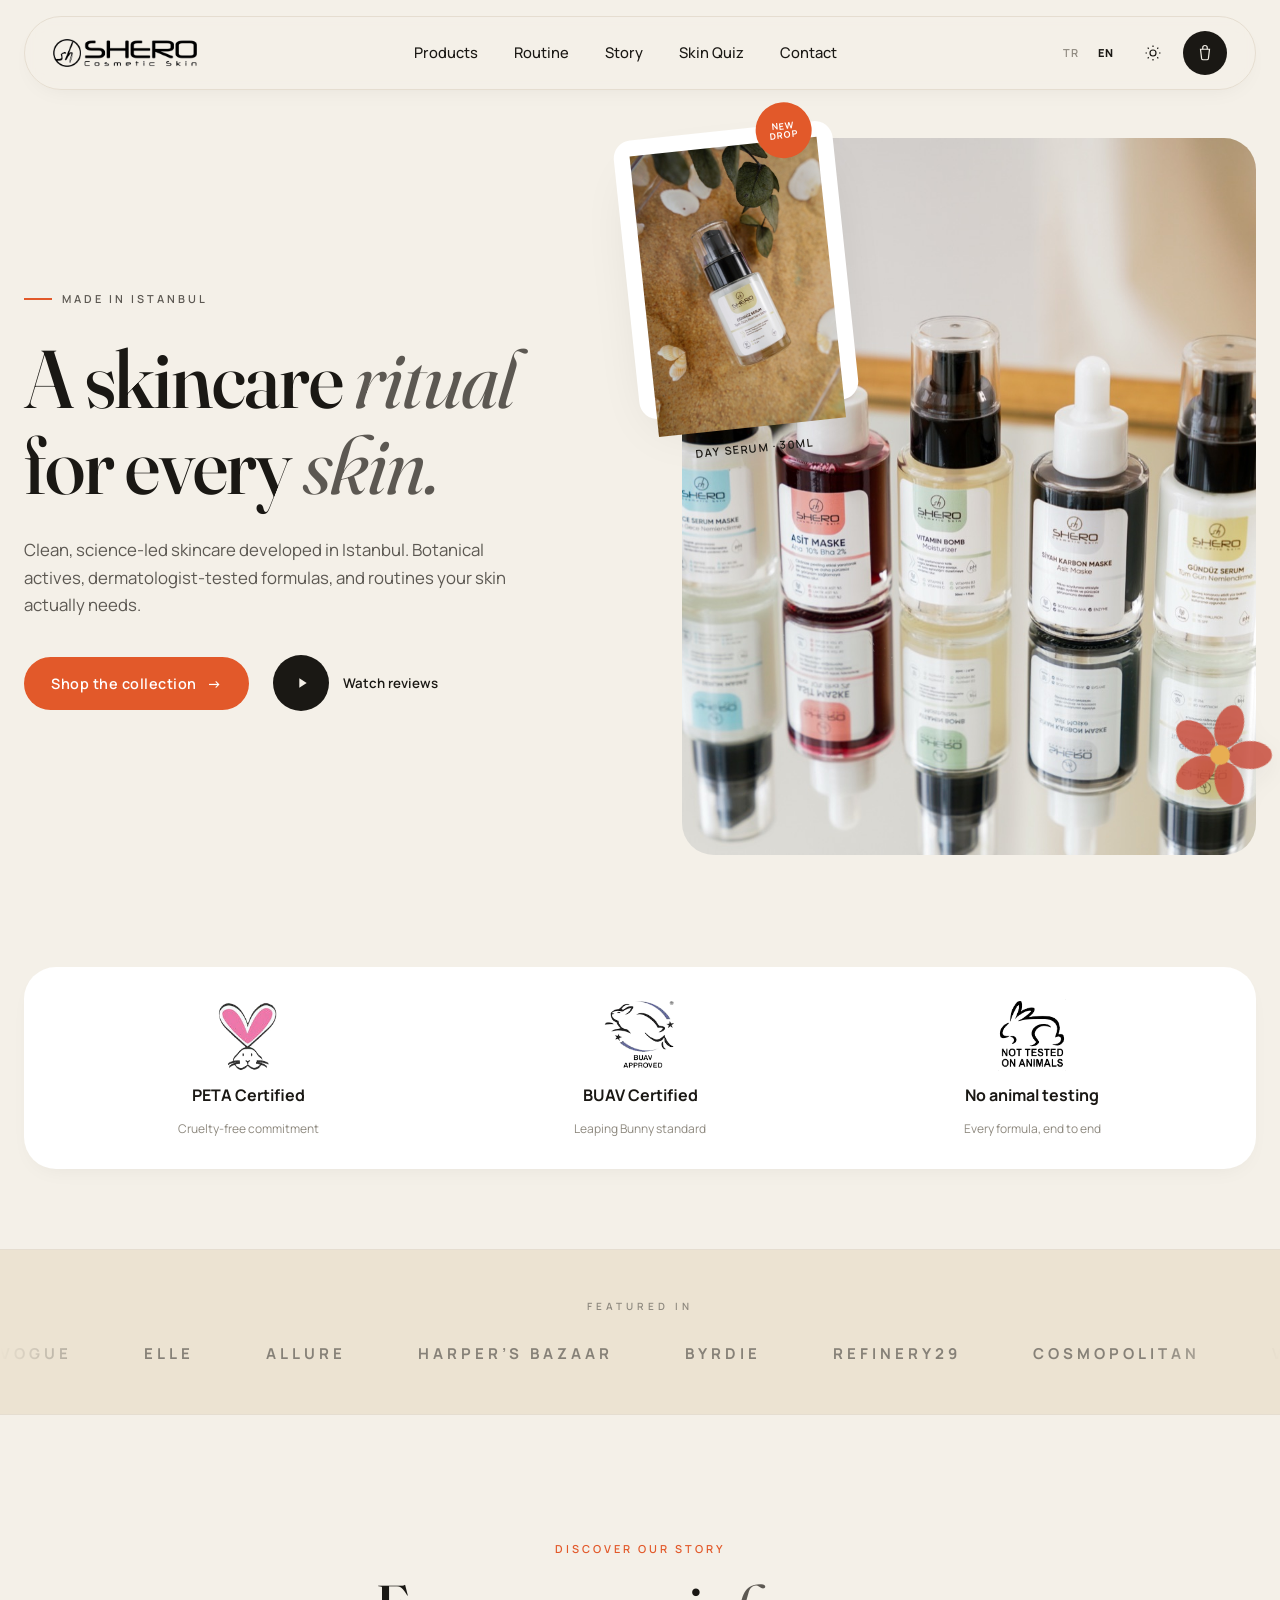
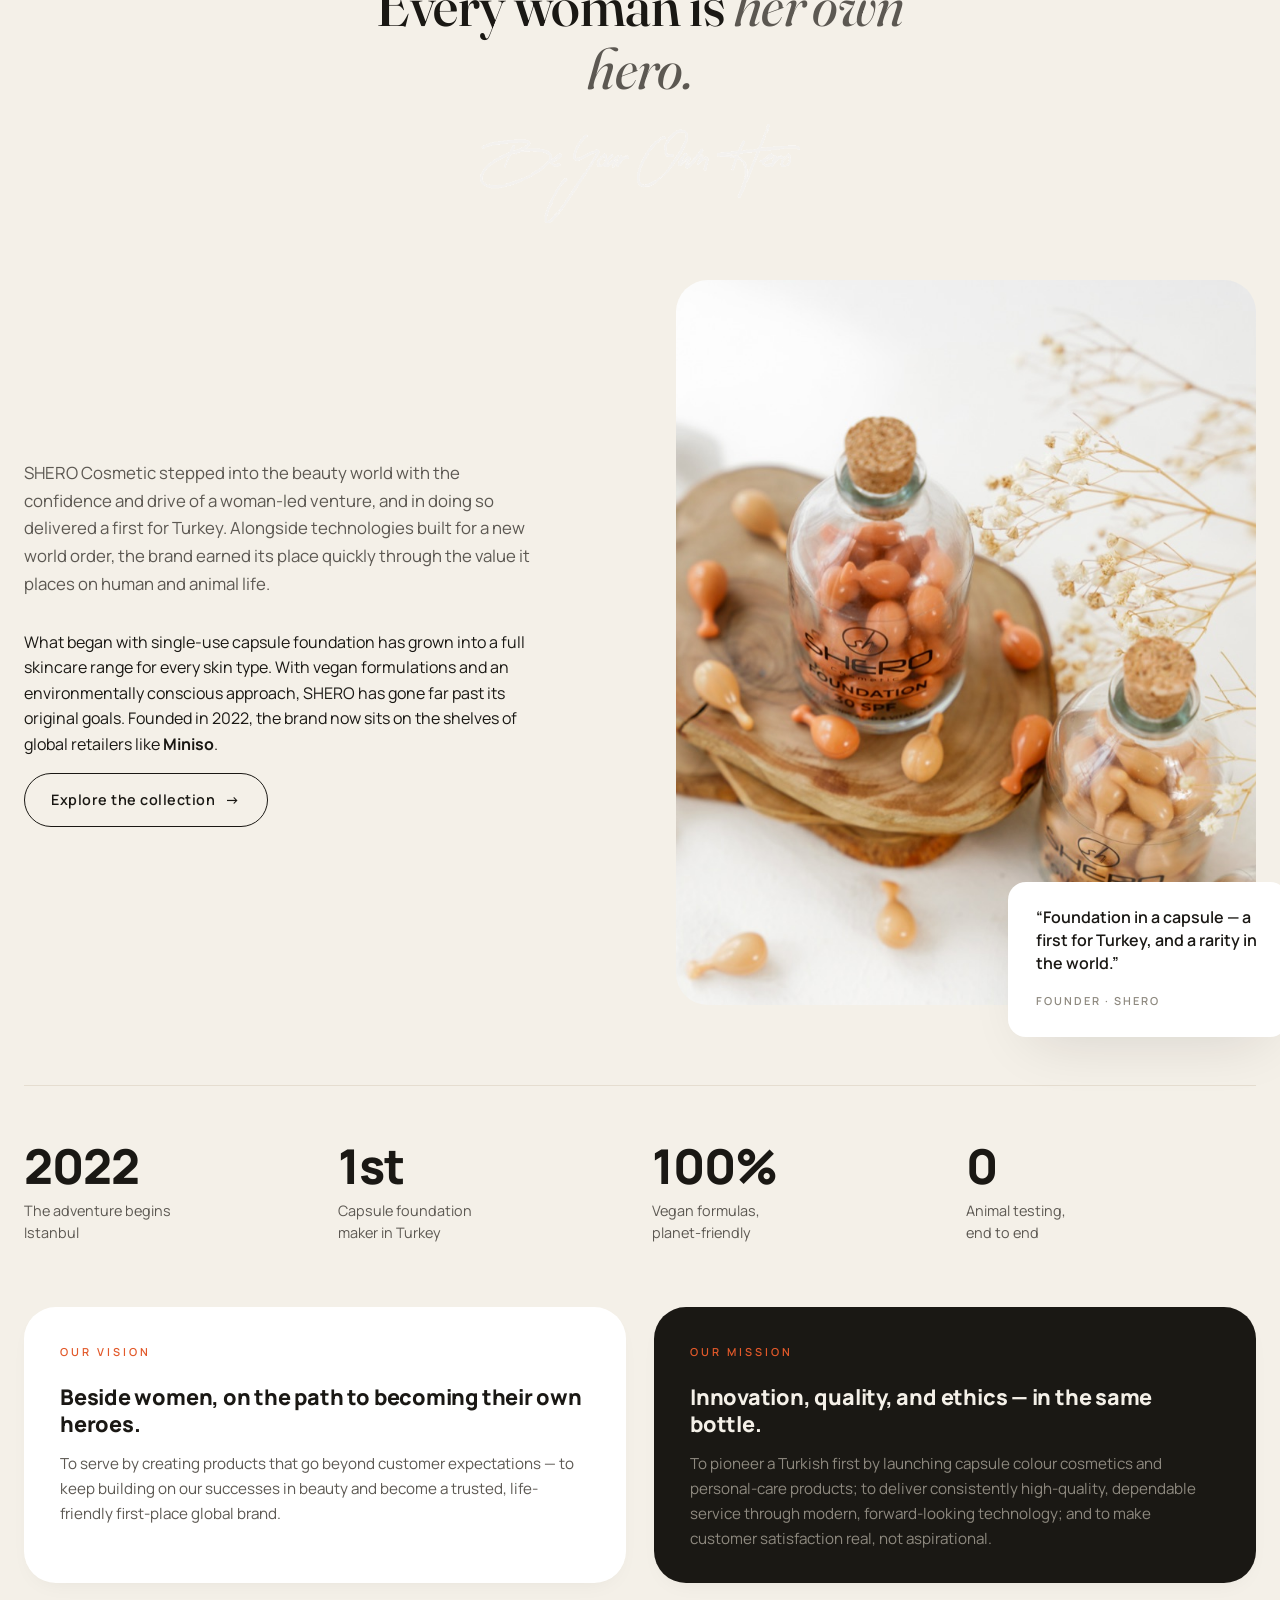
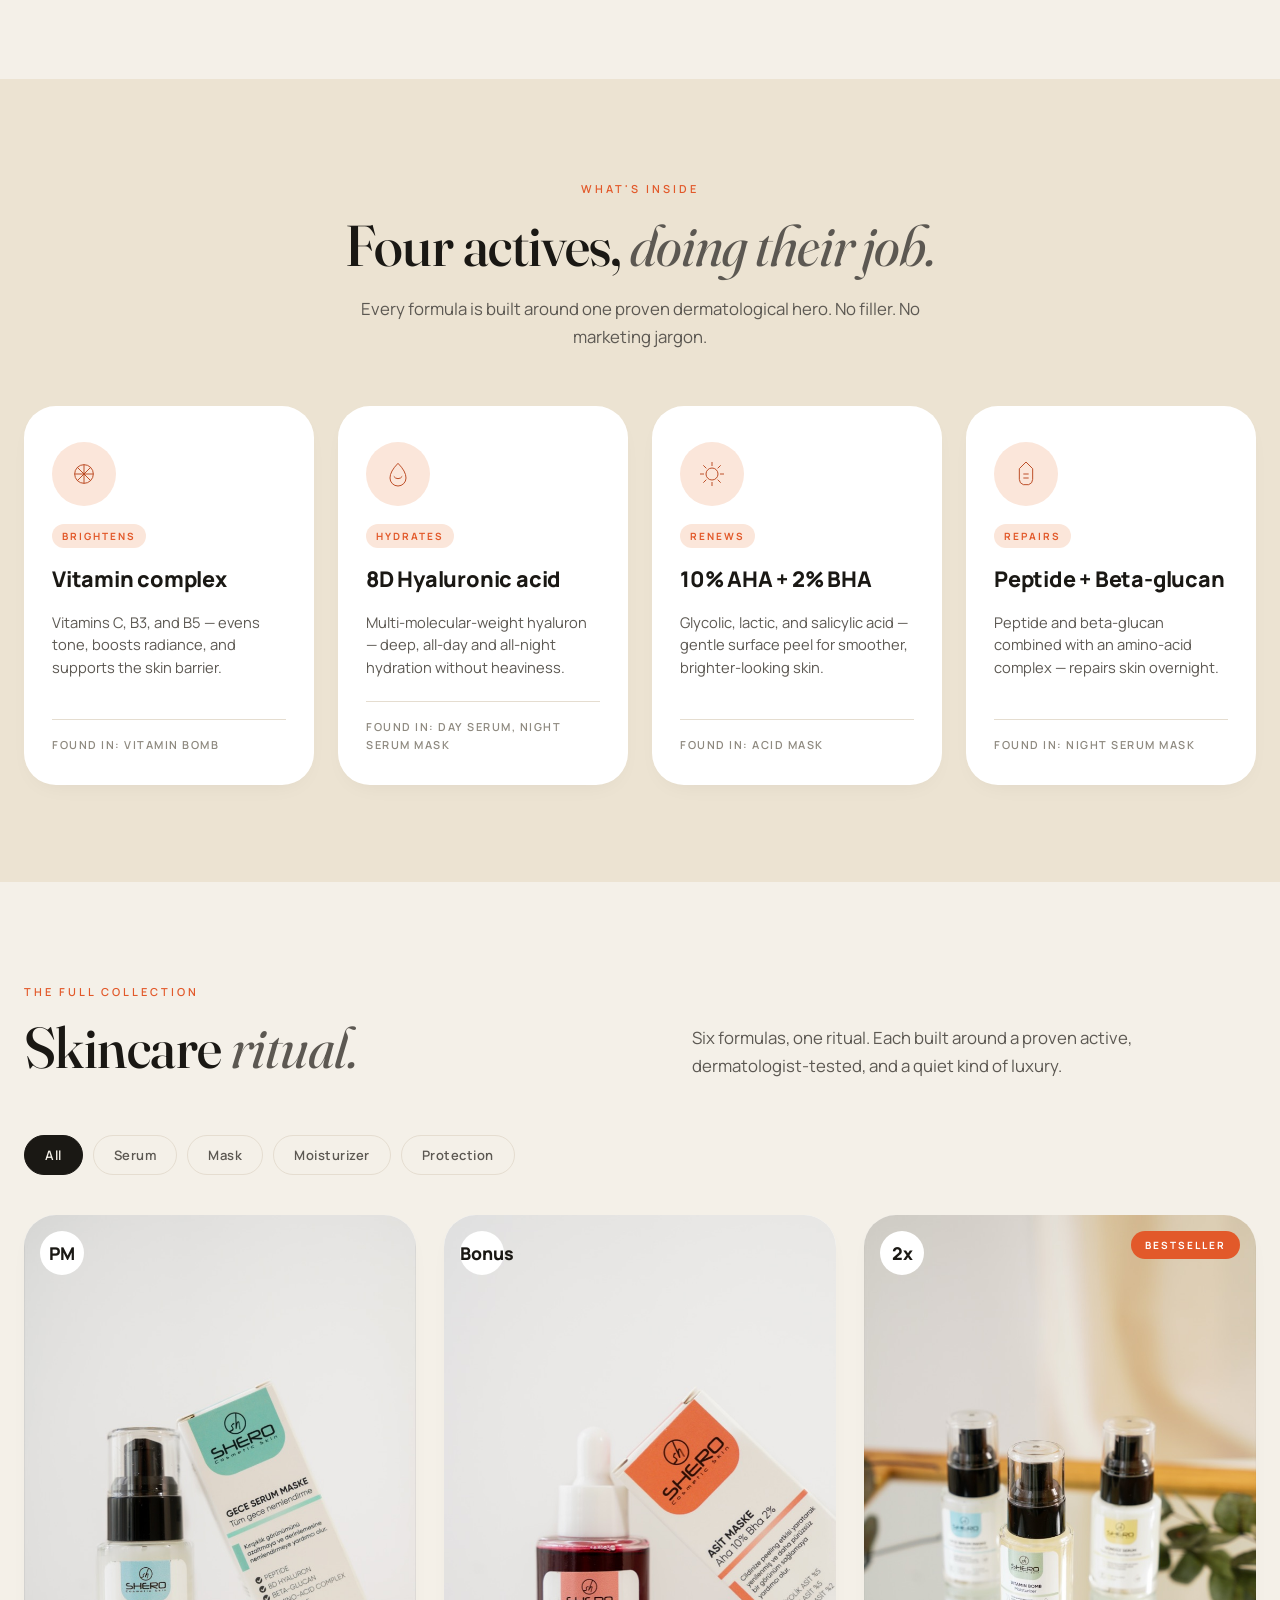
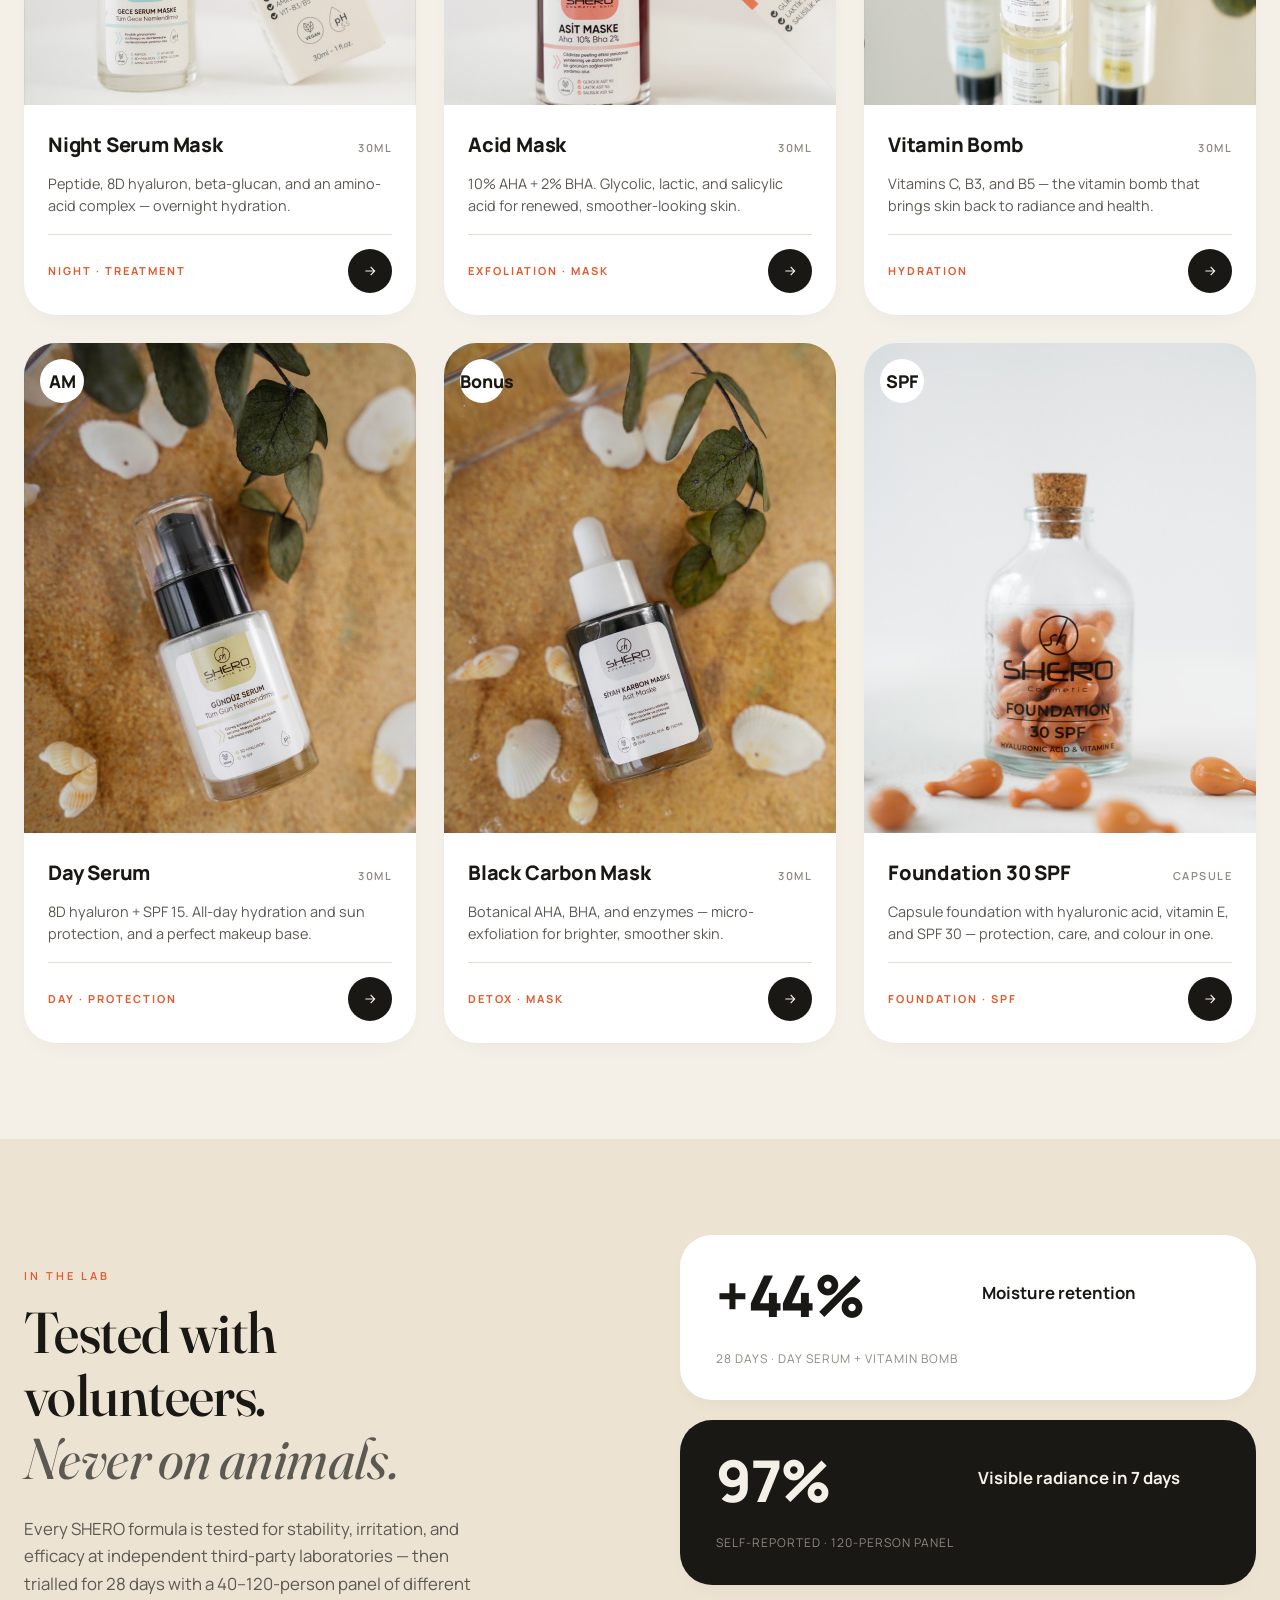
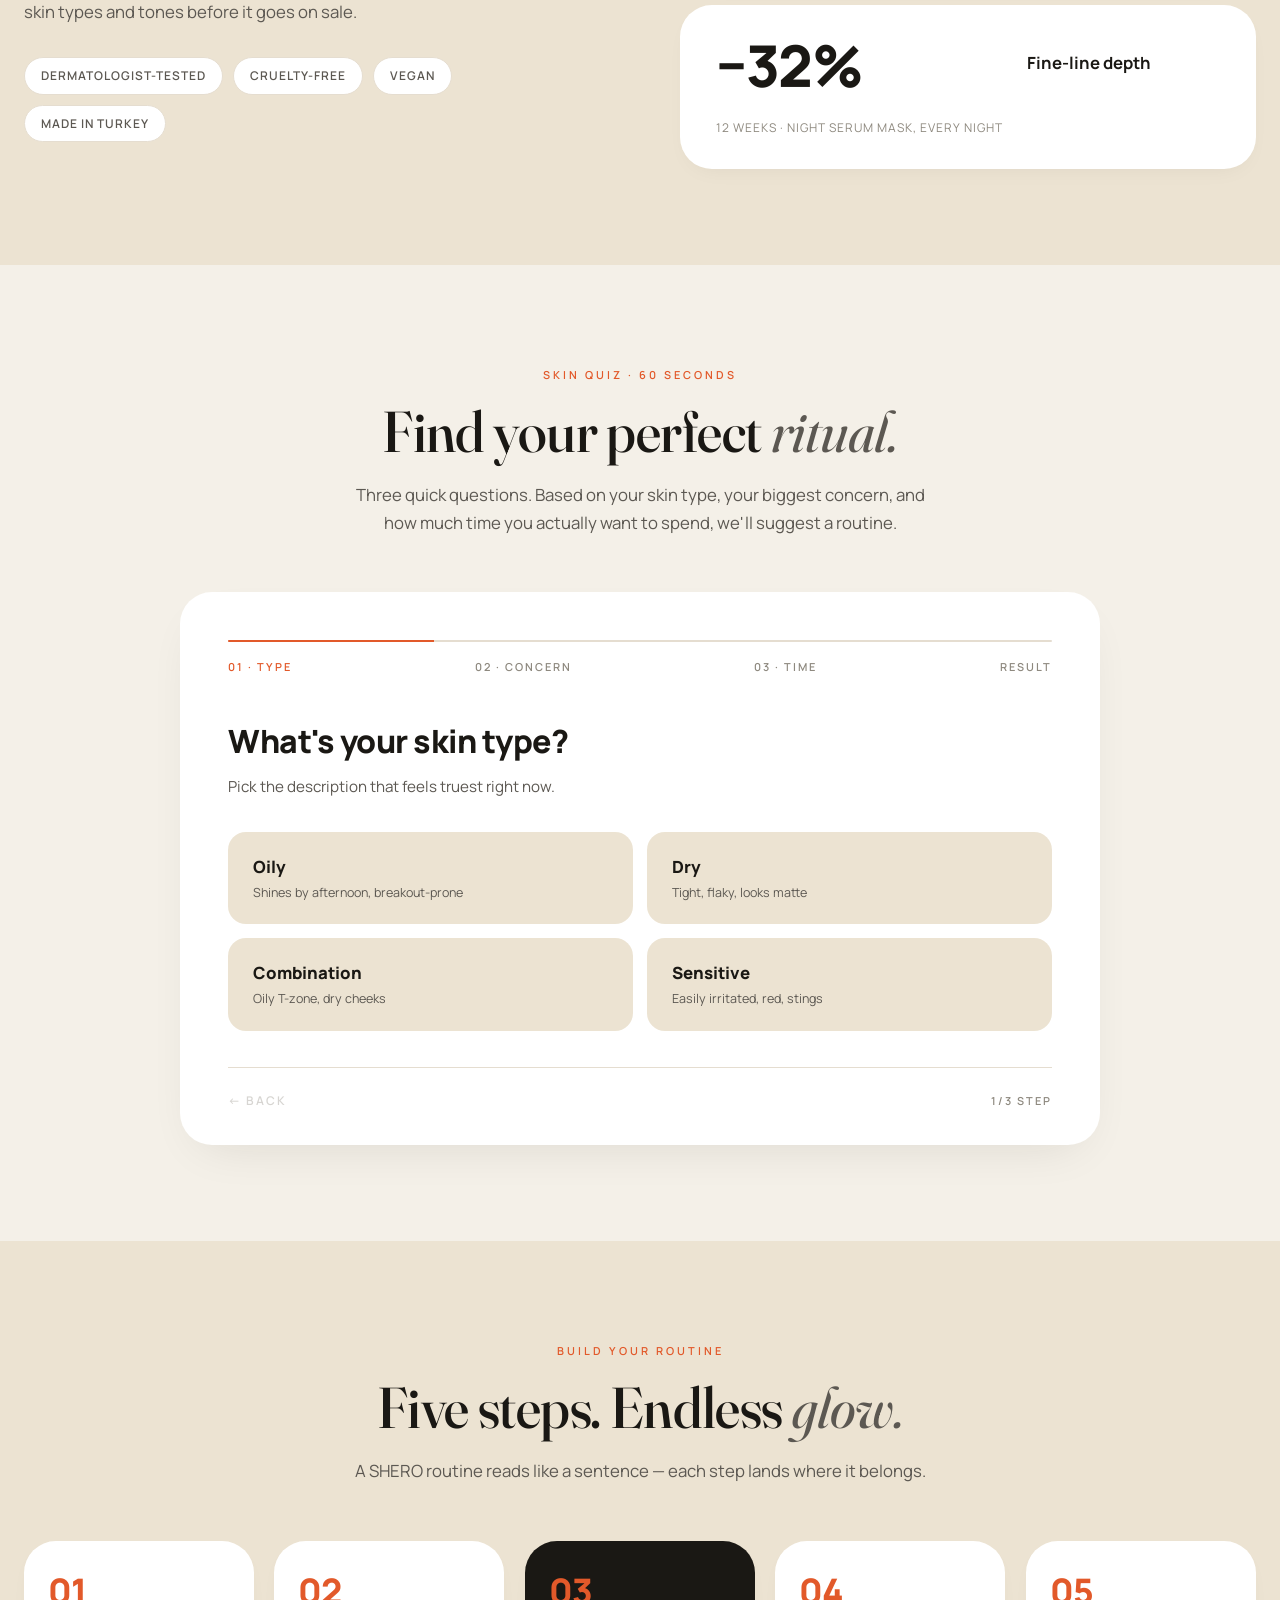
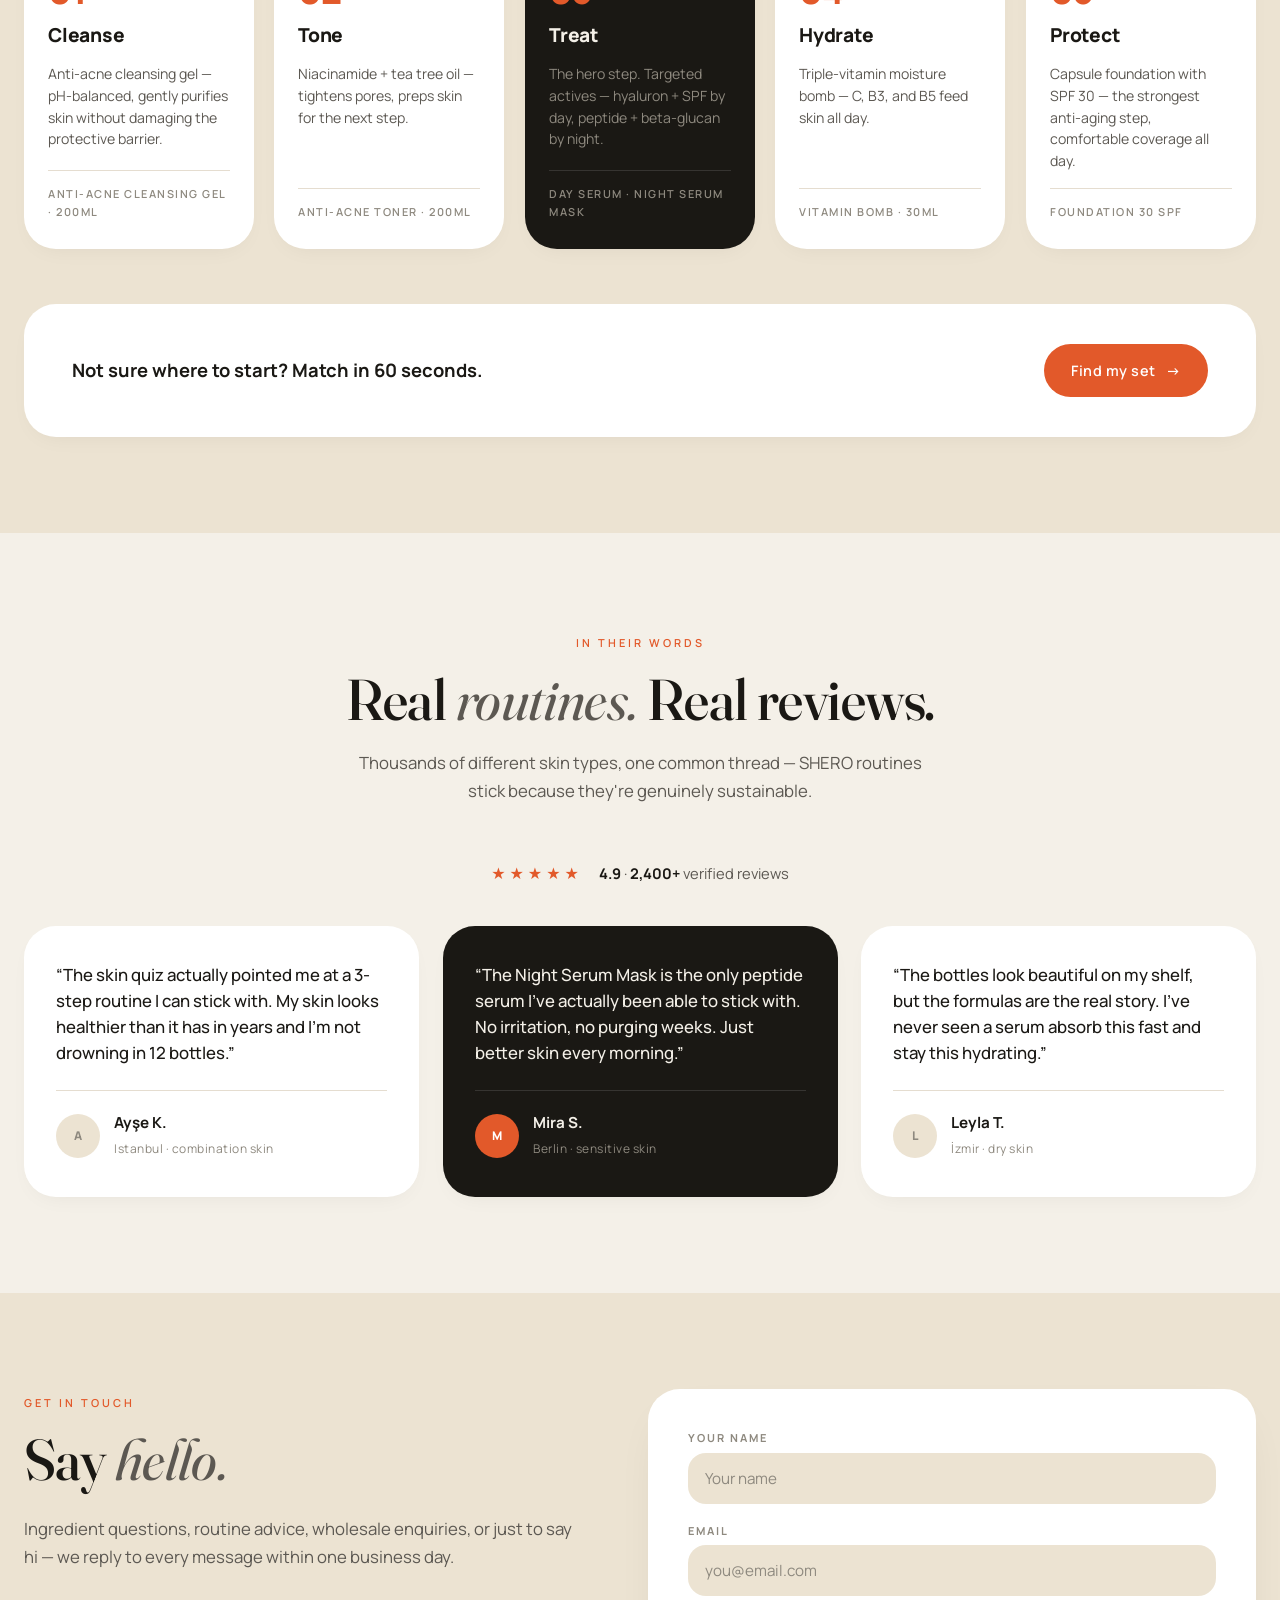
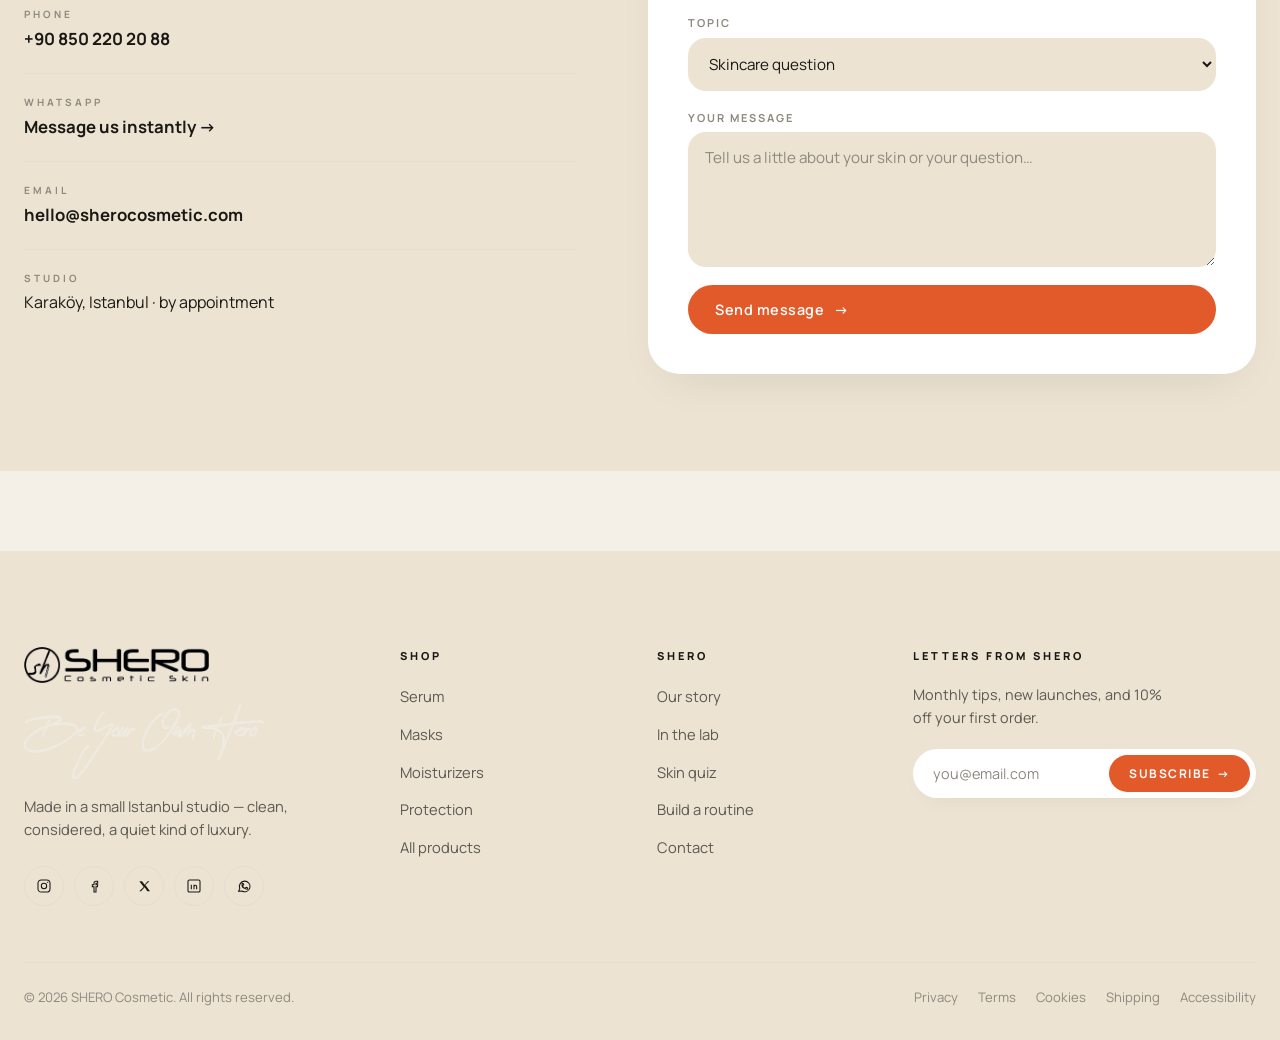
==== en/index.html @ 1fa0b6f6 "Bilingual TR/EN: ship EN landing at /en/ (ADR-0014) Site is now bilingual. TR stays at / as the defa" ====
<!DOCTYPE html>
<html lang="en">
<head>
<meta charset="UTF-8" />
<meta name="viewport" content="width=device-width, initial-scale=1.0" />
<meta name="theme-color" content="#F4F0E8" />
<title>SHERO Cosmetic — A skincare ritual for every skin</title>
<meta name="description" content="SHERO Cosmetic — clean, science-led skincare developed in Istanbul. Botanical actives, dermatologist-tested formulas." />

<!-- Indexing — staging deploy is noindex. Flip to "index, follow, max-image-preview:large"
     when DNS for sherocosmetic.com points at a real deploy. -->
<meta name="robots" content="noindex, nofollow" />
<link rel="canonical" href="https://sherocosmetic.com/en/" />

<!-- Language alternates (ADR-0014) -->
<link rel="alternate" hreflang="tr"        href="https://sherocosmetic.com/" />
<link rel="alternate" hreflang="en"        href="https://sherocosmetic.com/en/" />
<link rel="alternate" hreflang="x-default" href="https://sherocosmetic.com/" />

<!-- Open Graph -->
<meta property="og:type" content="website" />
<meta property="og:site_name" content="SHERO Cosmetic" />
<meta property="og:title" content="SHERO Cosmetic — A skincare ritual for every skin" />
<meta property="og:description" content="Clean, science-led skincare developed in Istanbul. Botanical actives, dermatologist-tested formulas." />
<meta property="og:url" content="https://sherocosmetic.com/en/" />
<meta property="og:image" content="https://sherocosmetic.com/1200x630.png" />
<meta property="og:image:width" content="1200" />
<meta property="og:image:height" content="630" />
<meta property="og:image:alt" content="SHERO Cosmetic — Skincare collection" />
<meta property="og:locale" content="en_US" />
<meta property="og:locale:alternate" content="tr_TR" />

<!-- Twitter -->
<meta name="twitter:card" content="summary_large_image" />
<meta name="twitter:title" content="SHERO Cosmetic — A skincare ritual for every skin" />
<meta name="twitter:description" content="Clean, science-led skincare developed in Istanbul. Botanical actives, dermatologist-tested formulas." />
<meta name="twitter:image" content="https://sherocosmetic.com/1200x630.png" />
<meta name="twitter:image:alt" content="SHERO Cosmetic — Skincare collection" />

<!-- Structured data -->
<script type="application/ld+json">
{
  "@context": "https://schema.org",
  "@graph": [
    {
      "@type": "Organization",
      "@id": "https://sherocosmetic.com/#organization",
      "name": "SHERO COSMETIC",
      "url": "https://sherocosmetic.com/",
      "logo": "https://sherocosmetic.com/1200x630.png",
      "image": "https://sherocosmetic.com/1200x630.png",
      "description": "Clean, science-led skincare developed in Istanbul. Botanical actives, dermatologist-tested formulas.",
      "email": "hello@sherocosmetic.com",
      "telephone": "+90-850-220-2088",
      "address": {
        "@type": "PostalAddress",
        "streetAddress": "Karaköy",
        "addressLocality": "Istanbul",
        "addressCountry": "TR"
      },
      "sameAs": [
        "https://www.facebook.com/sherocosmetic",
        "https://twitter.com/sherocosmetic",
        "https://www.linkedin.com/company/sherocosmetic/",
        "https://www.instagram.com/sherocosmetic/"
      ]
    },
    {
      "@type": "WebSite",
      "@id": "https://sherocosmetic.com/en/#website",
      "url": "https://sherocosmetic.com/en/",
      "name": "SHERO Cosmetic",
      "description": "Clean, science-led skincare developed in Istanbul.",
      "publisher": { "@id": "https://sherocosmetic.com/#organization" },
      "inLanguage": "en"
    }
  ]
}
</script>

<!-- Apply persisted theme BEFORE the stylesheet so there's no flash. -->
<script>
(function () {
  try {
    var t = localStorage.getItem('shero-theme');
    if (t === 'dark' || t === 'light') {
      document.documentElement.setAttribute('data-theme', t);
    }
  } catch (e) {}
})();
</script>

<link rel="preconnect" href="https://fonts.googleapis.com" />
<link rel="preconnect" href="https://fonts.gstatic.com" crossorigin />
<link rel="preconnect" href="https://cdn.jsdelivr.net" crossorigin />
<link href="https://fonts.googleapis.com/css2?family=Fraunces:ital,opsz,wght@0,9..144,400..600;1,9..144,400..500&family=Manrope:wght@400;500;600;700;800&display=swap" rel="stylesheet" />
<link rel="stylesheet" href="../styles.css" />
</head>
<body>

<!-- Screen-reader announcer -->
<div class="sr-only" aria-live="polite" aria-atomic="true" id="a11y-announcer"></div>

<!-- ============ HEADER ============ -->
<header class="site-header" id="siteHeader">
  <div class="site-header__inner">
    <a href="./" class="logo" aria-label="SHERO Cosmetic — Home">
      <img src="../shero-black.png" alt="SHERO" class="logo__img" width="800" height="156" />
    </a>

    <nav class="nav" aria-label="Main menu">
      <a href="#products">Products</a>
      <a href="#routine">Routine</a>
      <a href="#about">Story</a>
      <a href="#quiz">Skin Quiz</a>
      <a href="#contact">Contact</a>
    </nav>

    <div class="header__actions">
      <div class="lang-switch" role="group" aria-label="Language">
        <a href="../" class="lang-switch__opt" hreflang="tr">TR</a>
        <a href="./" class="lang-switch__opt is-active" hreflang="en" aria-current="true">EN</a>
      </div>
      <button class="icon-btn" id="themeToggle" aria-label="Toggle theme">
        <svg viewBox="0 0 24 24" fill="none" stroke="currentColor" aria-hidden="true">
          <circle cx="12" cy="12" r="4"/>
          <path d="M12 2v2M12 20v2M4.93 4.93l1.41 1.41M17.66 17.66l1.41 1.41M2 12h2M20 12h2M4.93 19.07l1.41-1.41M17.66 6.34l1.41-1.41"/>
        </svg>
      </button>
      <button class="icon-btn icon-btn--cart" aria-label="Cart">
        <svg viewBox="0 0 24 24" fill="none" stroke="currentColor" aria-hidden="true">
          <path d="M6 7h12l-1.5 12.5a2 2 0 0 1-2 1.5h-5a2 2 0 0 1-2-1.5L6 7z"/>
          <path d="M9 7V5a3 3 0 0 1 6 0v2"/>
        </svg>
      </button>
      <button class="menu-btn" id="menuBtn" aria-label="Menu" aria-controls="mobileNav" aria-expanded="false">
        <span></span><span></span><span></span>
      </button>
    </div>
  </div>
</header>

<!-- ============ HERO ============ -->
<section class="hero" id="hero">
  <div class="container">
    <div class="hero__inner">
      <div class="hero__copy">
        <span class="hero__eyebrow">Made in Istanbul</span>
        <h1 class="hero__title">
          A skincare <em>ritual</em><br/>
          for every <em>skin.</em>
        </h1>
        <p class="hero__lead">
          Clean, science-led skincare developed in Istanbul. Botanical
          actives, dermatologist-tested formulas, and routines your
          skin actually needs.
        </p>
        <div class="hero__actions">
          <a class="btn btn--primary" href="#products" data-cta data-cta-campaign="hero" data-cta-content="shop-the-collection">
            Shop the collection <span class="arrow">→</span>
          </a>
          <button class="btn-play" type="button" aria-label="Watch reviews">
            <span class="btn-play__circle" aria-hidden="true">
              <svg viewBox="0 0 24 24" fill="currentColor">
                <path d="M8 5v14l11-7z"/>
              </svg>
            </span>
            <span>Watch reviews</span>
          </button>
        </div>
      </div>

      <div class="hero__visual">
        <!-- Featured-product overlay card. Real photo of Day Serum on sand. -->
        <div class="hero__product">
          <div class="hero__product__badge" aria-hidden="true">New<br/>Drop</div>
          <div class="hero__product__image" data-asset="hero-product-cutout">
            <img src="../assets/photos/hero-product-gunduz.jpg" alt="Day Serum bottle on sand with seashells" />
          </div>
          <div class="hero__product__caption">Day Serum · 30ml</div>
        </div>

        <!-- Main hero image — 5 product collection on mirror with eucalyptus. -->
        <div class="hero__image" data-asset="hero-main">
          <img src="../assets/photos/hero-collection.jpg" alt="SHERO skincare collection on a mirror with eucalyptus branches" />
        </div>
      </div>

      <!-- Decoration slot — replace inline SVG with actual PNG cutout when ready. -->
      <div class="decor decor--bloom-right" aria-hidden="true" data-asset="decor-bloom">
        <svg viewBox="0 0 120 120" fill="none" xmlns="http://www.w3.org/2000/svg">
          <g transform="translate(60 60)">
            <ellipse cx="0" cy="-30" rx="14" ry="22" fill="var(--petal)" opacity="0.85" transform="rotate(0)"/>
            <ellipse cx="0" cy="-30" rx="14" ry="22" fill="var(--petal)" opacity="0.85" transform="rotate(72)"/>
            <ellipse cx="0" cy="-30" rx="14" ry="22" fill="var(--petal)" opacity="0.85" transform="rotate(144)"/>
            <ellipse cx="0" cy="-30" rx="14" ry="22" fill="var(--petal)" opacity="0.85" transform="rotate(216)"/>
            <ellipse cx="0" cy="-30" rx="14" ry="22" fill="var(--petal)" opacity="0.85" transform="rotate(288)"/>
            <circle cx="0" cy="0" r="10" fill="var(--bloom)"/>
          </g>
        </svg>
      </div>
    </div>
  </div>
</section>

<!-- ============ TRUST ROW ============ -->
<section class="trust-section">
  <div class="container">
    <div class="trust-row" aria-label="Our certifications">
      <div class="trust-item trust-item--badge">
        <img src="../badges/PETAlogo.png" alt="PETA cruelty-free emblem" class="trust-item__badge" />
        <span class="trust-item__label">PETA Certified</span>
        <span class="trust-item__hint">Cruelty-free commitment</span>
      </div>
      <div class="trust-item trust-item--badge">
        <img src="../badges/buavlogo.png" alt="BUAV Approved Leaping Bunny emblem" class="trust-item__badge" />
        <span class="trust-item__label">BUAV Certified</span>
        <span class="trust-item__hint">Leaping Bunny standard</span>
      </div>
      <div class="trust-item trust-item--badge">
        <img src="../badges/noanimaltest.png" alt="No animal testing emblem" class="trust-item__badge" />
        <span class="trust-item__label">No animal testing</span>
        <span class="trust-item__hint">Every formula, end to end</span>
      </div>
    </div>
  </div>
</section>

<!-- ============ PRESS MARQUEE ============ -->
<section class="press" id="press" aria-label="Featured in">
  <span class="press__label">Featured in</span>
  <div class="press__viewport">
    <div class="press__track">
      <span class="press-logo">VOGUE</span>
      <span class="press-logo">ELLE</span>
      <span class="press-logo">ALLURE</span>
      <span class="press-logo">HARPER&rsquo;S BAZAAR</span>
      <span class="press-logo">BYRDIE</span>
      <span class="press-logo">REFINERY29</span>
      <span class="press-logo">COSMOPOLITAN</span>
      <!-- duplicate for seamless marquee loop -->
      <span class="press-logo" aria-hidden="true">VOGUE</span>
      <span class="press-logo" aria-hidden="true">ELLE</span>
      <span class="press-logo" aria-hidden="true">ALLURE</span>
      <span class="press-logo" aria-hidden="true">HARPER&rsquo;S BAZAAR</span>
      <span class="press-logo" aria-hidden="true">BYRDIE</span>
      <span class="press-logo" aria-hidden="true">REFINERY29</span>
      <span class="press-logo" aria-hidden="true">COSMOPOLITAN</span>
    </div>
  </div>
</section>

<!-- ============ ABOUT / BRAND STORY ============ -->
<section class="section about" id="about">
  <div class="container">
    <div class="section-head about__head" data-reveal>
      <span class="eyebrow">Discover our story</span>
      <h2 class="section-title">
        Every woman is <em>her own</em><br/>
        <em>hero.</em>
      </h2>
      <img src="../beyourownhero.png" alt="Be your own hero" class="about__signature" />
    </div>

    <div class="about__grid">
      <div class="about__copy" data-reveal>
        <p class="lead">
          SHERO Cosmetic stepped into the beauty world with the
          confidence and drive of a woman-led venture, and in doing so
          delivered a first for Turkey. Alongside technologies built
          for a new world order, the brand earned its place quickly
          through the value it places on human and animal life.
        </p>
        <p>
          What began with single-use capsule foundation has grown into
          a full skincare range for every skin type. With vegan
          formulations and an environmentally conscious approach,
          SHERO has gone far past its original goals. Founded in 2022,
          the brand now sits on the shelves of global retailers like
          <strong>Miniso</strong>.
        </p>
        <a href="#products" class="btn btn--ghost">Explore the collection <span class="arrow">→</span></a>
      </div>

      <div class="about__visual" data-reveal>
        <div class="about__image" data-asset="about-atelier">
          <img src="../assets/photos/about-atelier.jpg" alt="SHERO Foundation capsules on a wooden disc with dried flowers" />
        </div>
        <div class="about__quote">
          <p>&ldquo;Foundation in a capsule &mdash; a first for Turkey, and a rarity in the world.&rdquo;</p>
          <span class="about__quote__cite">Founder &middot; SHERO</span>
        </div>
      </div>
    </div>

    <div class="about__stats">
      <div class="about__stat">
        <strong>2022</strong>
        <span>The adventure begins<br/>Istanbul</span>
      </div>
      <div class="about__stat">
        <strong>1st</strong>
        <span>Capsule foundation<br/>maker in Turkey</span>
      </div>
      <div class="about__stat">
        <strong>100%</strong>
        <span>Vegan formulas,<br/>planet-friendly</span>
      </div>
      <div class="about__stat">
        <strong>0</strong>
        <span>Animal testing,<br/>end to end</span>
      </div>
    </div>

    <div class="about__values" data-reveal>
      <article class="value-card">
        <span class="eyebrow">Our vision</span>
        <h3>Beside women, on the path to becoming their own heroes.</h3>
        <p>To serve by creating products that go beyond customer expectations &mdash; to keep building on our successes in beauty and become a trusted, life-friendly first-place global brand.</p>
      </article>
      <article class="value-card value-card--accent">
        <span class="eyebrow">Our mission</span>
        <h3>Innovation, quality, and ethics &mdash; in the same bottle.</h3>
        <p>To pioneer a Turkish first by launching capsule colour cosmetics and personal-care products; to deliver consistently high-quality, dependable service through modern, forward-looking technology; and to make customer satisfaction real, not aspirational.</p>
      </article>
    </div>
  </div>
</section>

<!-- ============ INGREDIENTS GRID ============ -->
<section class="section section--sand ingredients" id="ingredients">
  <div class="container">
    <div class="section-head">
      <span class="eyebrow">What's inside</span>
      <h2 class="section-title">Four actives, <em>doing their job.</em></h2>
      <p class="lead">Every formula is built around one proven dermatological hero. No filler. No marketing jargon.</p>
    </div>

    <div class="ingredients__grid">
      <article class="ingredient" data-reveal>
        <div class="ingredient__icon" aria-hidden="true">
          <svg viewBox="0 0 48 48" fill="none" stroke="currentColor" stroke-width="1.4">
            <circle cx="24" cy="24" r="14"/>
            <path d="M24 10v28M10 24h28M14 14l20 20M34 14L14 34"/>
          </svg>
        </div>
        <span class="ingredient__chip">Brightens</span>
        <h3>Vitamin complex</h3>
        <p>Vitamins C, B3, and B5 &mdash; evens tone, boosts radiance, and supports the skin barrier.</p>
        <span class="ingredient__where">Found in: Vitamin Bomb</span>
      </article>

      <article class="ingredient" data-reveal>
        <div class="ingredient__icon" aria-hidden="true">
          <svg viewBox="0 0 48 48" fill="none" stroke="currentColor" stroke-width="1.4">
            <path d="M24 8 Q12 20 12 30 a12 12 0 0 0 24 0 Q36 20 24 8 Z"/>
            <path d="M18 28 Q20 31 24 31 Q28 31 30 28" stroke-linecap="round"/>
          </svg>
        </div>
        <span class="ingredient__chip">Hydrates</span>
        <h3>8D Hyaluronic acid</h3>
        <p>Multi-molecular-weight hyaluron &mdash; deep, all-day and all-night hydration without heaviness.</p>
        <span class="ingredient__where">Found in: Day Serum, Night Serum Mask</span>
      </article>

      <article class="ingredient" data-reveal>
        <div class="ingredient__icon" aria-hidden="true">
          <svg viewBox="0 0 48 48" fill="none" stroke="currentColor" stroke-width="1.4">
            <circle cx="24" cy="24" r="9"/>
            <path d="M24 6v6M24 36v6M6 24h6M36 24h6M11 11l4.5 4.5M32.5 32.5l4.5 4.5M37 11l-4.5 4.5M15.5 32.5L11 37"/>
          </svg>
        </div>
        <span class="ingredient__chip">Renews</span>
        <h3>10% AHA + 2% BHA</h3>
        <p>Glycolic, lactic, and salicylic acid &mdash; gentle surface peel for smoother, brighter-looking skin.</p>
        <span class="ingredient__where">Found in: Acid Mask</span>
      </article>

      <article class="ingredient" data-reveal>
        <div class="ingredient__icon" aria-hidden="true">
          <svg viewBox="0 0 48 48" fill="none" stroke="currentColor" stroke-width="1.4">
            <path d="M14 16 L24 6 L34 16 L34 32 Q34 38 28 40 L20 40 Q14 38 14 32 Z"/>
            <path d="M20 24 H28 M20 30 H28"/>
          </svg>
        </div>
        <span class="ingredient__chip">Repairs</span>
        <h3>Peptide + Beta-glucan</h3>
        <p>Peptide and beta-glucan combined with an amino-acid complex &mdash; repairs skin overnight.</p>
        <span class="ingredient__where">Found in: Night Serum Mask</span>
      </article>
    </div>
  </div>
</section>

<!-- ============ FULL PRODUCT GRID ============ -->
<section class="section products" id="products">
  <div class="container">
    <div class="section-head section-head--split">
      <div>
        <span class="eyebrow">The full collection</span>
        <h2 class="section-title">Skincare <em>ritual.</em></h2>
      </div>
      <p class="lead">Six formulas, one ritual. Each built around a proven active, dermatologist-tested, and a quiet kind of luxury.</p>
    </div>

    <div class="products__filters" role="tablist" aria-label="Product categories">
      <button class="chip is-active" data-filter="all" role="tab" aria-selected="true">All</button>
      <button class="chip" data-filter="serum" role="tab" aria-selected="false">Serum</button>
      <button class="chip" data-filter="maske" role="tab" aria-selected="false">Mask</button>
      <button class="chip" data-filter="nemlendirici" role="tab" aria-selected="false">Moisturizer</button>
      <button class="chip" data-filter="koruma" role="tab" aria-selected="false">Protection</button>
    </div>

    <div class="products__grid">
      <article class="product-card" data-category="serum" data-reveal>
        <div class="product-card__image" data-asset="product-gece-serum-maske">
          <span class="product-card__step">PM</span>
          <img src="../assets/photos/product-gece-serum-maske.jpg" alt="Night Serum Mask bottle and box" />
        </div>
        <div class="product-card__body">
          <div class="product-card__head">
            <h3>Night Serum Mask</h3>
            <span class="product-card__size">30ml</span>
          </div>
          <p>Peptide, 8D hyaluron, beta-glucan, and an amino-acid complex &mdash; overnight hydration.</p>
          <div class="product-card__foot">
            <span class="product-card__price">Night · Treatment</span>
            <a href="#" class="product-card__cta" data-cta data-cta-campaign="products" data-cta-content="gece-serum-maske" aria-label="Shop Night Serum Mask">
              <svg viewBox="0 0 24 24" fill="none" stroke="currentColor" stroke-width="1.6" aria-hidden="true"><path d="M5 12h14M13 6l6 6-6 6"/></svg>
            </a>
          </div>
        </div>
      </article>

      <article class="product-card" data-category="maske" data-reveal>
        <div class="product-card__image" data-asset="product-asit-maske">
          <span class="product-card__step">Bonus</span>
          <img src="../assets/photos/product-asit-maske.jpg" alt="Acid Mask bottle and box" />
        </div>
        <div class="product-card__body">
          <div class="product-card__head">
            <h3>Acid Mask</h3>
            <span class="product-card__size">30ml</span>
          </div>
          <p>10% AHA + 2% BHA. Glycolic, lactic, and salicylic acid for renewed, smoother-looking skin.</p>
          <div class="product-card__foot">
            <span class="product-card__price">Exfoliation · Mask</span>
            <a href="#" class="product-card__cta" data-cta data-cta-campaign="products" data-cta-content="asit-maske" aria-label="Shop Acid Mask">
              <svg viewBox="0 0 24 24" fill="none" stroke="currentColor" stroke-width="1.6" aria-hidden="true"><path d="M5 12h14M13 6l6 6-6 6"/></svg>
            </a>
          </div>
        </div>
      </article>

      <article class="product-card product-card--feature" data-category="nemlendirici" data-reveal>
        <div class="product-card__image" data-asset="product-vitamin-bomb">
          <span class="product-card__badge">Bestseller</span>
          <span class="product-card__step">2x</span>
          <img src="../assets/photos/product-vitamin-bomb.jpg" alt="Vitamin Bomb moisturizer bottle on a mirror with eucalyptus" />
        </div>
        <div class="product-card__body">
          <div class="product-card__head">
            <h3>Vitamin Bomb</h3>
            <span class="product-card__size">30ml</span>
          </div>
          <p>Vitamins C, B3, and B5 &mdash; the vitamin bomb that brings skin back to radiance and health.</p>
          <div class="product-card__foot">
            <span class="product-card__price">Hydration</span>
            <a href="#" class="product-card__cta" data-cta data-cta-campaign="products" data-cta-content="vitamin-bomb" aria-label="Shop Vitamin Bomb">
              <svg viewBox="0 0 24 24" fill="none" stroke="currentColor" stroke-width="1.6" aria-hidden="true"><path d="M5 12h14M13 6l6 6-6 6"/></svg>
            </a>
          </div>
        </div>
      </article>

      <article class="product-card" data-category="serum" data-reveal>
        <div class="product-card__image" data-asset="product-gunduz-serum">
          <span class="product-card__step">AM</span>
          <img src="../assets/photos/product-gunduz-serum.jpg" alt="Day Serum bottle on sand with seashells" />
        </div>
        <div class="product-card__body">
          <div class="product-card__head">
            <h3>Day Serum</h3>
            <span class="product-card__size">30ml</span>
          </div>
          <p>8D hyaluron + SPF 15. All-day hydration and sun protection, and a perfect makeup base.</p>
          <div class="product-card__foot">
            <span class="product-card__price">Day · Protection</span>
            <a href="#" class="product-card__cta" data-cta data-cta-campaign="products" data-cta-content="gunduz-serum" aria-label="Shop Day Serum">
              <svg viewBox="0 0 24 24" fill="none" stroke="currentColor" stroke-width="1.6" aria-hidden="true"><path d="M5 12h14M13 6l6 6-6 6"/></svg>
            </a>
          </div>
        </div>
      </article>

      <article class="product-card" data-category="maske" data-reveal>
        <div class="product-card__image" data-asset="product-siyah-karbon-maske">
          <span class="product-card__step">Bonus</span>
          <img src="../assets/photos/product-siyah-karbon-maske.jpg" alt="Black Carbon Mask bottle on sand with seashells" />
        </div>
        <div class="product-card__body">
          <div class="product-card__head">
            <h3>Black Carbon Mask</h3>
            <span class="product-card__size">30ml</span>
          </div>
          <p>Botanical AHA, BHA, and enzymes &mdash; micro-exfoliation for brighter, smoother skin.</p>
          <div class="product-card__foot">
            <span class="product-card__price">Detox · Mask</span>
            <a href="#" class="product-card__cta" data-cta data-cta-campaign="products" data-cta-content="siyah-karbon-maske" aria-label="Shop Black Carbon Mask">
              <svg viewBox="0 0 24 24" fill="none" stroke="currentColor" stroke-width="1.6" aria-hidden="true"><path d="M5 12h14M13 6l6 6-6 6"/></svg>
            </a>
          </div>
        </div>
      </article>

      <article class="product-card" data-category="koruma" data-reveal>
        <div class="product-card__image" data-asset="product-foundation">
          <span class="product-card__step">SPF</span>
          <img src="../assets/photos/product-foundation.jpg" alt="SHERO Foundation 30 SPF capsule bottle with cork stopper" />
        </div>
        <div class="product-card__body">
          <div class="product-card__head">
            <h3>Foundation 30 SPF</h3>
            <span class="product-card__size">Capsule</span>
          </div>
          <p>Capsule foundation with hyaluronic acid, vitamin E, and SPF 30 &mdash; protection, care, and colour in one.</p>
          <div class="product-card__foot">
            <span class="product-card__price">Foundation · SPF</span>
            <a href="#" class="product-card__cta" data-cta data-cta-campaign="products" data-cta-content="foundation" aria-label="Shop Foundation 30 SPF">
              <svg viewBox="0 0 24 24" fill="none" stroke="currentColor" stroke-width="1.6" aria-hidden="true"><path d="M5 12h14M13 6l6 6-6 6"/></svg>
            </a>
          </div>
        </div>
      </article>
    </div>
  </div>
</section>

<!-- ============ LAB / CLINICAL RESULTS ============ -->
<section class="section section--sand lab" id="lab">
  <div class="container">
    <div class="lab__grid">
      <div class="lab__copy" data-reveal>
        <span class="eyebrow">In the lab</span>
        <h2 class="section-title">
          Tested with volunteers.<br/>
          <em>Never on animals.</em>
        </h2>
        <p class="lead">
          Every SHERO formula is tested for stability, irritation, and
          efficacy at independent third-party laboratories &mdash;
          then trialled for 28 days with a 40&ndash;120-person panel
          of different skin types and tones before it goes on sale.
        </p>
        <div class="lab__certs">
          <span class="pill">Dermatologist-tested</span>
          <span class="pill">Cruelty-free</span>
          <span class="pill">Vegan</span>
          <span class="pill">Made in Turkey</span>
        </div>
      </div>

      <div class="lab__results" data-reveal>
        <article class="lab__result">
          <strong>+44%</strong>
          <span class="lab__metric">Moisture retention</span>
          <span class="lab__note">28 days · Day Serum + Vitamin Bomb</span>
        </article>
        <article class="lab__result lab__result--accent">
          <strong>97%</strong>
          <span class="lab__metric">Visible radiance in 7 days</span>
          <span class="lab__note">Self-reported · 120-person panel</span>
        </article>
        <article class="lab__result">
          <strong>&minus;32%</strong>
          <span class="lab__metric">Fine-line depth</span>
          <span class="lab__note">12 weeks · Night Serum Mask, every night</span>
        </article>
      </div>
    </div>
  </div>
</section>

<!-- ============ SKIN QUIZ ============ -->
<section class="section quiz" id="quiz">
  <div class="container">
    <div class="section-head">
      <span class="eyebrow">Skin quiz · 60 seconds</span>
      <h2 class="section-title">Find your perfect <em>ritual.</em></h2>
      <p class="lead">Three quick questions. Based on your skin type, your biggest concern, and how much time you actually want to spend, we'll suggest a routine.</p>
    </div>

    <div class="quiz__card" id="quizCard">
      <header class="quiz__head">
        <div class="quiz__progress" aria-hidden="true">
          <span class="quiz__progress-fill" id="quizProgress" style="width: 25%"></span>
        </div>
        <ol class="quiz__steps">
          <li class="is-active">01 &middot; Type</li>
          <li>02 &middot; Concern</li>
          <li>03 &middot; Time</li>
          <li>Result</li>
        </ol>
      </header>

      <!-- Step 1 -->
      <div class="quiz-step is-active" data-step="0">
        <h3 tabindex="-1">What's your skin type?</h3>
        <p class="quiz-help">Pick the description that feels truest right now.</p>
        <div class="quiz-options quiz-options--4">
          <button class="quiz-option" data-q="type" data-v="oily" type="button"><strong>Oily</strong><em>Shines by afternoon, breakout-prone</em></button>
          <button class="quiz-option" data-q="type" data-v="dry" type="button"><strong>Dry</strong><em>Tight, flaky, looks matte</em></button>
          <button class="quiz-option" data-q="type" data-v="combo" type="button"><strong>Combination</strong><em>Oily T-zone, dry cheeks</em></button>
          <button class="quiz-option" data-q="type" data-v="sensitive" type="button"><strong>Sensitive</strong><em>Easily irritated, red, stings</em></button>
        </div>
      </div>

      <!-- Step 2 -->
      <div class="quiz-step" data-step="1">
        <h3 tabindex="-1">What's your biggest concern?</h3>
        <p class="quiz-help">Pick the change you want to see.</p>
        <div class="quiz-options quiz-options--4">
          <button class="quiz-option" data-q="concern" data-v="dullness" type="button"><strong>Dullness</strong><em>I want my glow back</em></button>
          <button class="quiz-option" data-q="concern" data-v="aging" type="button"><strong>Fine lines</strong><em>Soften and firm</em></button>
          <button class="quiz-option" data-q="concern" data-v="acne" type="button"><strong>Breakouts</strong><em>Clearer, calmer skin</em></button>
          <button class="quiz-option" data-q="concern" data-v="hydration" type="button"><strong>Hydration</strong><em>Plump, fresh, and comfortable</em></button>
        </div>
      </div>

      <!-- Step 3 -->
      <div class="quiz-step" data-step="2">
        <h3 tabindex="-1">How much time do you have?</h3>
        <p class="quiz-help">Be honest &mdash; we'll recommend accordingly.</p>
        <div class="quiz-options quiz-options--3">
          <button class="quiz-option" data-q="time" data-v="quick" type="button"><strong>Quick</strong><em>3 steps &middot; under 2 minutes</em></button>
          <button class="quiz-option" data-q="time" data-v="balanced" type="button"><strong>Balanced</strong><em>5 steps &middot; 5 minutes</em></button>
          <button class="quiz-option" data-q="time" data-v="ritual" type="button"><strong>Full ritual</strong><em>7+ steps &middot; I love this</em></button>
        </div>
      </div>

      <!-- Result -->
      <div class="quiz-step quiz-result" data-step="3">
        <span class="result-tag">Your routine</span>
        <h3 id="resultTitle" tabindex="-1">Radiance Ritual</h3>
        <p id="resultDesc" class="result-desc">A gentle, balanced ritual designed to bring back your natural glow &mdash; built for everyday use.</p>
        <div class="result-products" id="resultProducts"></div>
        <div class="quiz-actions">
          <a class="btn btn--primary" href="#routine" data-cta data-cta-campaign="quiz-result" data-cta-content="build-my-routine">Build my routine<span class="arrow">&rarr;</span></a>
          <button class="btn btn--ghost" id="quizRestart" type="button">Restart the quiz</button>
        </div>
      </div>

      <div class="quiz-nav">
        <button class="quiz-back" id="quizBack" type="button" disabled>&larr; Back</button>
        <span class="quiz-counter" id="quizCounter">1/3 step</span>
      </div>
    </div>
  </div>
</section>

<!-- ============ BUILD MY ROUTINE ============ -->
<section class="section section--sand routine" id="routine">
  <div class="container">
    <div class="section-head">
      <span class="eyebrow">Build your routine</span>
      <h2 class="section-title">Five steps. Endless <em>glow.</em></h2>
      <p class="lead">A SHERO routine reads like a sentence &mdash; each step lands where it belongs.</p>
    </div>

    <div class="routine__steps">
      <article class="routine-step" data-reveal>
        <div class="routine-step__num">01</div>
        <h3>Cleanse</h3>
        <p>Anti-acne cleansing gel &mdash; pH-balanced, gently purifies skin without damaging the protective barrier.</p>
        <span class="routine-step__product">Anti-Acne Cleansing Gel &middot; 200ml</span>
      </article>

      <article class="routine-step" data-reveal>
        <div class="routine-step__num">02</div>
        <h3>Tone</h3>
        <p>Niacinamide + tea tree oil &mdash; tightens pores, preps skin for the next step.</p>
        <span class="routine-step__product">Anti-Acne Toner &middot; 200ml</span>
      </article>

      <article class="routine-step routine-step--feature" data-reveal>
        <div class="routine-step__num">03</div>
        <h3>Treat</h3>
        <p>The hero step. Targeted actives &mdash; hyaluron + SPF by day, peptide + beta-glucan by night.</p>
        <span class="routine-step__product">Day Serum &middot; Night Serum Mask</span>
      </article>

      <article class="routine-step" data-reveal>
        <div class="routine-step__num">04</div>
        <h3>Hydrate</h3>
        <p>Triple-vitamin moisture bomb &mdash; C, B3, and B5 feed skin all day.</p>
        <span class="routine-step__product">Vitamin Bomb &middot; 30ml</span>
      </article>

      <article class="routine-step" data-reveal>
        <div class="routine-step__num">05</div>
        <h3>Protect</h3>
        <p>Capsule foundation with SPF 30 &mdash; the strongest anti-aging step, comfortable coverage all day.</p>
        <span class="routine-step__product">Foundation 30 SPF</span>
      </article>
    </div>

    <div class="routine__cta">
      <p>Not sure where to start? Match in 60 seconds.</p>
      <a href="#quiz" class="btn btn--primary" data-cta data-cta-campaign="routine" data-cta-content="find-my-set">Find my set <span class="arrow">&rarr;</span></a>
    </div>
  </div>
</section>

<!-- ============ TESTIMONIALS ============ -->
<section class="section testimonials" id="testimonials">
  <div class="container">
    <div class="section-head">
      <span class="eyebrow">In their words</span>
      <h2 class="section-title">Real <em>routines.</em> Real reviews.</h2>
      <p class="lead">Thousands of different skin types, one common thread &mdash; SHERO routines stick because they're genuinely sustainable.</p>
    </div>

    <div class="testimonials__rating">
      <span class="testimonials__stars" aria-label="4.9 out of 5">&#9733;&#9733;&#9733;&#9733;&#9733;</span>
      <span><strong>4.9</strong> &middot; <strong>2,400+</strong> verified reviews</span>
    </div>

    <div class="testimonials__grid">
      <article class="testimonial" data-reveal>
        <p>&ldquo;The skin quiz actually pointed me at a 3-step routine I can stick with. My skin looks healthier than it has in years and I'm not drowning in 12 bottles.&rdquo;</p>
        <footer>
          <span class="testimonial__avatar" aria-hidden="true">A</span>
          <div>
            <strong>Ay&scedil;e K.</strong>
            <span>Istanbul &middot; combination skin</span>
          </div>
        </footer>
      </article>

      <article class="testimonial testimonial--feature" data-reveal>
        <p>&ldquo;The Night Serum Mask is the only peptide serum I've actually been able to stick with. No irritation, no purging weeks. Just better skin every morning.&rdquo;</p>
        <footer>
          <span class="testimonial__avatar" aria-hidden="true">M</span>
          <div>
            <strong>Mira S.</strong>
            <span>Berlin &middot; sensitive skin</span>
          </div>
        </footer>
      </article>

      <article class="testimonial" data-reveal>
        <p>&ldquo;The bottles look beautiful on my shelf, but the formulas are the real story. I've never seen a serum absorb this fast and stay this hydrating.&rdquo;</p>
        <footer>
          <span class="testimonial__avatar" aria-hidden="true">L</span>
          <div>
            <strong>Leyla T.</strong>
            <span>İzmir &middot; dry skin</span>
          </div>
        </footer>
      </article>
    </div>
  </div>
</section>

<!-- ============ CONTACT ============ -->
<section class="section section--sand contact" id="contact">
  <div class="container">
    <div class="contact__grid">
      <div class="contact__intro" data-reveal>
        <span class="eyebrow">Get in touch</span>
        <h2 class="section-title">Say <em>hello.</em></h2>
        <p class="lead">Ingredient questions, routine advice, wholesale enquiries, or just to say hi &mdash; we reply to every message within one business day.</p>

        <ul class="contact__info">
          <li>
            <span class="contact__info__label">Phone</span>
            <a href="tel:+908502202088">+90 850 220 20 88</a>
          </li>
          <li>
            <span class="contact__info__label">WhatsApp</span>
            <a href="https://api.whatsapp.com/send?phone=905452731530&amp;text=Hello,%20I%27d%20like%20to%20learn%20more%20about%20your%20products." target="_blank" rel="noopener">Message us instantly &rarr;</a>
          </li>
          <li>
            <span class="contact__info__label">Email</span>
            <a href="mailto:hello@sherocosmetic.com">hello@sherocosmetic.com</a>
          </li>
          <li>
            <span class="contact__info__label">Studio</span>
            <span>Karak&ouml;y, Istanbul &middot; by appointment</span>
          </li>
        </ul>
      </div>

      <form class="contact__form" id="contactForm" novalidate data-reveal>
        <div class="field">
          <label for="cName">Your name</label>
          <input type="text" id="cName" name="name" required placeholder="Your name" />
        </div>
        <div class="field">
          <label for="cEmail">Email</label>
          <input type="email" id="cEmail" name="email" required placeholder="you@email.com" />
        </div>
        <div class="field">
          <label for="cTopic">Topic</label>
          <select id="cTopic" name="topic">
            <option>Skincare question</option>
            <option>Order help</option>
            <option>Wholesale &amp; press</option>
            <option>Other</option>
          </select>
        </div>
        <div class="field">
          <label for="cMsg">Your message</label>
          <textarea id="cMsg" name="message" rows="5" required placeholder="Tell us a little about your skin or your question&hellip;"></textarea>
        </div>
        <button class="btn btn--primary" type="submit">Send message <span class="arrow">&rarr;</span></button>
        <p class="form-note" id="formNote" role="status" hidden>Thanks &mdash; we'll reply within 24 hours.</p>
      </form>
    </div>
  </div>
</section>

<!-- ============ FOOTER ============ -->
<footer class="site-footer">
  <div class="container">
    <div class="footer__top">
      <div class="footer__brand">
        <a href="./" class="logo logo--footer" aria-label="SHERO Cosmetic — Home">
          <img src="../shero-black.png" alt="SHERO" class="logo__img" width="800" height="156" />
        </a>
        <img src="../beyourownhero.png" alt="Be your own hero" class="footer__signature" />
        <p>Made in a small Istanbul studio &mdash; clean, considered, a quiet kind of luxury.</p>
        <ul class="footer__social" aria-label="Social media">
          <li><a href="https://www.instagram.com/sherocosmetic/" target="_blank" rel="noopener" aria-label="Instagram">
            <svg viewBox="0 0 24 24" fill="none" stroke="currentColor" stroke-width="1.6" aria-hidden="true">
              <rect x="3" y="3" width="18" height="18" rx="5"/>
              <circle cx="12" cy="12" r="4"/>
              <circle cx="17.5" cy="6.5" r="1" fill="currentColor" stroke="none"/>
            </svg>
          </a></li>
          <li><a href="https://www.facebook.com/sherocosmetic" target="_blank" rel="noopener" aria-label="Facebook">
            <svg viewBox="0 0 24 24" fill="none" stroke="currentColor" stroke-width="1.6" aria-hidden="true">
              <path d="M15 8h2.5V5H15a3 3 0 0 0-3 3v2H9.5v3H12v8h3v-8h2.2l.3-3H15V8z"/>
            </svg>
          </a></li>
          <li><a href="https://twitter.com/sherocosmetic" target="_blank" rel="noopener" aria-label="X / Twitter">
            <svg viewBox="0 0 24 24" fill="none" stroke="currentColor" stroke-width="1.6" aria-hidden="true">
              <path d="M5 5l6.5 8.5L5 20h2.5L13 14l4 6h4l-7-9.5L20 5h-2.5L13 10 9 5H5z" fill="currentColor" stroke="none"/>
            </svg>
          </a></li>
          <li><a href="https://www.linkedin.com/company/sherocosmetic/" target="_blank" rel="noopener" aria-label="LinkedIn">
            <svg viewBox="0 0 24 24" fill="none" stroke="currentColor" stroke-width="1.6" aria-hidden="true">
              <rect x="3" y="3" width="18" height="18" rx="2"/>
              <path d="M8 10v7M8 7.5v.01M12 17v-4a2 2 0 0 1 4 0v4M12 17v-7"/>
            </svg>
          </a></li>
          <li><a href="https://api.whatsapp.com/send?phone=905452731530&amp;text=Hello,%20I%27d%20like%20to%20learn%20more%20about%20your%20products." target="_blank" rel="noopener" aria-label="WhatsApp">
            <svg viewBox="0 0 24 24" fill="none" stroke="currentColor" stroke-width="1.6" aria-hidden="true">
              <path d="M4 20l1.6-4.4A8 8 0 1 1 9 19.6L4 20z"/>
              <path d="M9 10c0 3 2 5 5 5l1.5-1 1.5.5.5 1.5L17 17c-4 0-8-4-8-8L9.5 8 11 8.5l.5 1.5L10.5 11l-1.5-.5L9 10z"/>
            </svg>
          </a></li>
        </ul>
      </div>

      <div class="footer__col">
        <h4>Shop</h4>
        <ul>
          <li><a href="#products">Serum</a></li>
          <li><a href="#products">Masks</a></li>
          <li><a href="#products">Moisturizers</a></li>
          <li><a href="#products">Protection</a></li>
          <li><a href="#products">All products</a></li>
        </ul>
      </div>

      <div class="footer__col">
        <h4>SHERO</h4>
        <ul>
          <li><a href="#about">Our story</a></li>
          <li><a href="#lab">In the lab</a></li>
          <li><a href="#quiz">Skin quiz</a></li>
          <li><a href="#routine">Build a routine</a></li>
          <li><a href="#contact">Contact</a></li>
        </ul>
      </div>

      <div class="footer__col footer__news">
        <h4>Letters from SHERO</h4>
        <p>Monthly tips, new launches, and 10% off your first order.</p>
        <form class="newsletter" onsubmit="event.preventDefault(); this.querySelector('button').textContent='Subscribed';">
          <input type="email" placeholder="you@email.com" required aria-label="Email" />
          <button type="submit">Subscribe <span class="arrow">&rarr;</span></button>
        </form>
      </div>
    </div>

    <div class="footer__bottom">
      <span>&copy; 2026 SHERO Cosmetic. All rights reserved.</span>
      <div class="footer__legal">
        <a href="../privacy.html" hreflang="tr">Privacy</a>
        <a href="../terms.html" hreflang="tr">Terms</a>
        <a href="../cookies.html" hreflang="tr">Cookies</a>
        <a href="../shipping.html" hreflang="tr">Shipping</a>
        <a href="../accessibility.html" hreflang="tr">Accessibility</a>
      </div>
    </div>
  </div>
</footer>

<!-- ============ MOBILE NAV DRAWER ============ -->
<div class="mobile-nav" id="mobileNav" aria-hidden="true">
  <div class="mobile-nav__overlay" id="mobileNavOverlay"></div>
  <aside class="mobile-nav__panel" aria-label="Mobile menu">
    <div class="mobile-nav__head">
      <a href="./" class="logo" aria-label="SHERO Cosmetic — Home">
        <img src="../shero-black.png" alt="SHERO" class="logo__img" width="800" height="156" />
      </a>
      <button class="mobile-nav__close" id="mobileNavClose" type="button" aria-label="Close menu">
        <svg viewBox="0 0 24 24" fill="none" stroke="currentColor" stroke-width="1.6" aria-hidden="true">
          <path d="M6 6l12 12M6 18L18 6"/>
        </svg>
      </button>
    </div>
    <nav class="mobile-nav__links" aria-label="Main menu">
      <a href="#products">Products</a>
      <a href="#routine">Routine</a>
      <a href="#about">Story</a>
      <a href="#quiz">Skin Quiz</a>
      <a href="#lab">Lab</a>
      <a href="#contact">Contact</a>
    </nav>
    <div class="mobile-nav__cta">
      <a href="#products" class="btn btn--primary">Explore the collection <span class="arrow">&rarr;</span></a>
    </div>
    <div class="mobile-nav__lang lang-switch" role="group" aria-label="Language">
      <a href="../" class="lang-switch__opt" hreflang="tr">TR</a>
      <a href="./" class="lang-switch__opt is-active" hreflang="en" aria-current="true">EN</a>
    </div>
  </aside>
</div>

<!-- Canonical mirror of data/products.json (English display labels for the EN locale). -->
<script type="application/json" id="shero-products">
{
  "products": [
    { "id": "gece-serum-maske",   "name": "Night Serum Mask",   "size": "30ml",    "step": "PM",    "stepLabel": "NIGHT · TREATMENT",   "category": "serum",        "hero": "Peptide, 8D hyaluron, beta-glucan, and an amino-acid complex — overnight hydration." },
    { "id": "asit-maske",         "name": "Acid Mask",          "size": "30ml",    "step": "Bonus", "stepLabel": "EXFOLIATION · MASK",  "category": "maske",        "hero": "10% AHA + 2% BHA. Renewed, smoother skin from glycolic, lactic, and salicylic acid." },
    { "id": "vitamin-bomb",       "name": "Vitamin Bomb",       "size": "30ml",    "step": "2x",    "stepLabel": "HYDRATION",            "category": "nemlendirici", "hero": "Vitamins C, B3, and B5 — the vitamin bomb that brings skin back to radiance." },
    { "id": "gunduz-serum",       "name": "Day Serum",          "size": "30ml",    "step": "AM",    "stepLabel": "DAY · PROTECTION",     "category": "serum",        "hero": "8D hyaluron + SPF 15. All-day hydration and sun protection." },
    { "id": "siyah-karbon-maske", "name": "Black Carbon Mask",  "size": "30ml",    "step": "Bonus", "stepLabel": "DETOX · MASK",         "category": "maske",        "hero": "Botanical AHA, BHA, and enzymes for micro-exfoliation; brighter, smoother skin." },
    { "id": "foundation",         "name": "Foundation 30 SPF",  "size": "Capsule", "step": "SPF",   "stepLabel": "FOUNDATION · SPF",     "category": "koruma",       "hero": "Capsule foundation with hyaluronic acid, vitamin E, and SPF 30." }
  ]
}
</script>

<!-- Per-page i18n for the quiz strings (ADR-0014). Must run before script.js. -->
<script>
window.QUIZ_I18N = {
  result: 'Result',
  step: 'step',
  resultAnnounce: 'Quiz result',
  stepAnnouncePrefix: 'Skin quiz step ',
  stepAnnounceSuffix: '',
  titleByConcern: {
    dullness:  'Radiance Ritual',
    aging:     'Smooth & Renew Ritual',
    acne:      'Clear Skin Ritual',
    hydration: 'Deep Hydration Ritual',
  },
  fallbackTitle: 'Your custom ritual',
  concernLabels: {
    dullness:  'dullness',
    aging:     'fine lines',
    acne:      'breakouts',
    hydration: 'hydration',
  },
  typeLabels: {
    oily:      'oily',
    dry:       'dry',
    combo:     'combination',
    sensitive: 'sensitive',
  },
  cadence: { ritual: 'full', quick: 'streamlined', balanced: 'balanced' },
  descriptionTemplate: 'A {cadence} routine focused on {concern}, tailored for {type} skin.',
};
</script>
<script src="../script.js"></script>
</body>
</html>
---- styles.css ----
/* ============================================================
   SHERO COSMETIC — landing page (warm + decorative)
   See ADR-0011 for the design system rationale.
   Light is the canonical mode; dark engages via prefers-color-scheme
   OR a manual `data-theme="dark"` on <html> (persisted in localStorage).
   ============================================================ */

:root {
  /* Surfaces — warm off-white, warmer sand alt, white card surface */
  --bg:        #F4F0E8;
  --bg-sand:   #ECE3D2;
  --bg-card:   #FFFFFF;
  --surface:   #FFFFFF;          /* legacy alias used in some primitives */

  /* Ink */
  --ink:       #1A1814;
  --ink-soft:  #5C5852;
  --ink-mute:  #8E897F;
  --line:      #E5DDD0;

  /* Accent — single orange/terracotta accent for CTAs + highlights */
  --accent:        #E2592A;
  --accent-deep:   #B8431A;
  --accent-soft:   #FBE6DA;
  --accent-ink:    #FFFFFF;        /* foreground used on the filled accent button */

  /* Decoration tones — for the inline botanical SVG placeholders */
  --leaf:     #6F7D55;
  --bloom:    #E8AE52;
  --petal:    #C84D3D;

  /* Shadows — warm-tinted so they sit on cream without going cold */
  --shadow:        0 24px 60px -24px rgba(26, 24, 20, .14);
  --shadow-card:   0 18px 50px -22px rgba(26, 24, 20, .12);
  --shadow-soft:   0 8px 24px -12px rgba(26, 24, 20, .08);

  /* Translucent surfaces */
  --bg-translucent:        rgba(244, 240, 232, .88);
  --surface-translucent:   rgba(255, 255, 255, .82);
  --focus-glow:            rgba(26, 24, 20, .15);

  /* Typography — editorial serif + sans pair (ADR-0013).
     Rule: within a single headline, ONE family only. Variation comes from
     weight and italic, never from a mid-headline family swap.

     - Display: Fraunces — variable serif, opsz 9-144, weights 400-600 + italic.
                Used for h1 hero title and h2 section titles only.
     - UI/Body: Manrope — weights 400-700. Used for h3 card titles, eyebrows,
                buttons, captions, paragraphs, forms, micro UI.

     Emphasis inside a headline is marked with <em> (italic, same family).
     The old .display class is gone — see ADR-0013. */
  --font-display: 'Fraunces', 'Cormorant Garamond', Georgia, 'Times New Roman', serif;
  --font-heading: 'Manrope', system-ui, -apple-system, BlinkMacSystemFont, sans-serif;
  --font-body:    'Manrope', system-ui, -apple-system, BlinkMacSystemFont, sans-serif;

  /* Geometry */
  --container:   1320px;
  --gutter:      24px;
  --radius-sm:   12px;
  --radius:      18px;
  --radius-lg:   32px;
  --radius-pill: 999px;

  /* Motion */
  --ease:     cubic-bezier(.4, 0, .2, 1);
  --ease-out: cubic-bezier(.16, 1, .3, 1);

  color-scheme: light;
}

/* Dark mode — warm charcoal, NOT pure black. Accent stays the same orange. */
:root[data-theme="dark"] {
  --bg:        #1B1815;
  --bg-sand:   #25201B;
  --bg-card:   #25201B;
  --surface:   #25201B;
  --ink:       #F0EBE0;
  --ink-soft:  #A8A296;
  --ink-mute:  #777167;
  --line:      #34302A;

  --accent:        #FF7A4D;
  --accent-deep:   #FF9472;
  --accent-soft:   #3A2820;
  --accent-ink:    #1B1815;

  --shadow:        0 24px 60px -24px rgba(0, 0, 0, .55);
  --shadow-card:   0 18px 50px -22px rgba(0, 0, 0, .45);
  --shadow-soft:   0 8px 24px -12px rgba(0, 0, 0, .35);
  --bg-translucent:        rgba(27, 24, 21, .85);
  --surface-translucent:   rgba(37, 32, 27, .82);
  --focus-glow:            rgba(240, 235, 224, .18);
  color-scheme: dark;
}
@media (prefers-color-scheme: dark) {
  :root:not([data-theme="light"]) {
    --bg:        #1B1815;
    --bg-sand:   #25201B;
    --bg-card:   #25201B;
    --surface:   #25201B;
    --ink:       #F0EBE0;
    --ink-soft:  #A8A296;
    --ink-mute:  #777167;
    --line:      #34302A;
    --accent:        #FF7A4D;
    --accent-deep:   #FF9472;
    --accent-soft:   #3A2820;
    --accent-ink:    #1B1815;
    --shadow:        0 24px 60px -24px rgba(0, 0, 0, .55);
    --shadow-card:   0 18px 50px -22px rgba(0, 0, 0, .45);
    --shadow-soft:   0 8px 24px -12px rgba(0, 0, 0, .35);
    --bg-translucent:        rgba(27, 24, 21, .85);
    --surface-translucent:   rgba(37, 32, 27, .82);
    --focus-glow:            rgba(240, 235, 224, .18);
    color-scheme: dark;
  }
}

/* ====================== Reset + base ====================== */

* { box-sizing: border-box; }
*::before, *::after { box-sizing: border-box; }

html { -webkit-text-size-adjust: 100%; }

@media (prefers-reduced-motion: no-preference) {
  html { scroll-behavior: smooth; }
}

body {
  margin: 0;
  font-family: var(--font-body);
  font-size: 16px;
  line-height: 1.6;
  color: var(--ink);
  background: var(--bg);
  -webkit-font-smoothing: antialiased;
  text-rendering: optimizeLegibility;
  overflow-x: hidden;
}

img, svg { display: block; max-width: 100%; height: auto; }

a {
  color: inherit;
  text-decoration: none;
  transition: color .25s var(--ease);
}

button {
  font-family: inherit;
  border: 0;
  background: none;
  color: inherit;
  cursor: pointer;
  padding: 0;
}

input, textarea, select { font-family: inherit; font-size: inherit; color: inherit; }

::selection { background: var(--accent); color: var(--accent-ink); }

/* Screen-reader-only utility */
.sr-only {
  position: absolute;
  width: 1px; height: 1px;
  padding: 0; margin: -1px;
  overflow: hidden;
  clip: rect(0, 0, 0, 0);
  white-space: nowrap;
  border: 0;
}

/* Reduced-motion kill switch for everything decorative */
@media (prefers-reduced-motion: reduce) {
  *, *::before, *::after {
    animation-duration: 0.01ms !important;
    animation-iteration-count: 1 !important;
    transition-duration: 0.01ms !important;
    scroll-behavior: auto !important;
  }
}

/* ====================== Focus rings ====================== */

:focus-visible {
  outline: 2px solid var(--ink);
  outline-offset: 3px;
  border-radius: 4px;
}
.btn:focus-visible {
  outline-color: var(--accent);
  outline-offset: 3px;
}

/* ====================== Layout primitives ====================== */

.container {
  max-width: var(--container);
  margin: 0 auto;
  padding: 0 var(--gutter);
}

.section {
  position: relative;
  padding: 96px 0;
}
.section--tight { padding: 64px 0; }
.section--sand  { background: var(--bg-sand); }

/* Soft-card primitive — the rounded warm container the reference relies on. */
.surface-card {
  background: var(--bg-card);
  border-radius: var(--radius-lg);
  box-shadow: var(--shadow-card);
  padding: 48px;
  position: relative;
}

/* ====================== Eyebrow + section heading ====================== */

.eyebrow {
  display: inline-block;
  font-family: var(--font-body);
  font-size: 11px;
  font-weight: 600;
  letter-spacing: 3px;
  text-transform: uppercase;
  color: var(--accent);
  margin-bottom: 16px;
}

.section-head {
  max-width: 720px;
  margin: 0 auto 56px;
  text-align: center;
}
.section-head--left {
  text-align: left;
  margin-left: 0;
}

.section-title {
  font-family: var(--font-display);
  font-weight: 500;
  font-size: clamp(2.2rem, 5vw, 3.6rem);
  line-height: 1.1;
  letter-spacing: -0.01em;
  font-variation-settings: 'opsz' 96;
  margin: 0 0 18px;
  color: var(--ink);
}
.section-title em {
  font-style: italic;
  font-weight: 400;
  color: var(--ink-soft);
  font-variation-settings: 'opsz' 96;
}

.lead {
  font-size: 1.05rem;
  line-height: 1.65;
  color: var(--ink-soft);
  margin: 0;
  max-width: 60ch;
}
.section-head .lead { margin-left: auto; margin-right: auto; }
.section-head--left .lead { margin-left: 0; margin-right: 0; }

/* ====================== Buttons ====================== */

.btn {
  display: inline-flex;
  align-items: center;
  gap: 10px;
  padding: 14px 26px;
  font-family: var(--font-body);
  font-size: .9rem;
  font-weight: 600;
  letter-spacing: .5px;
  border-radius: var(--radius-pill);
  border: 1px solid transparent;
  cursor: pointer;
  transition: background .25s var(--ease), color .25s var(--ease),
              border-color .25s var(--ease), transform .25s var(--ease);
  white-space: nowrap;
}
.btn:active { transform: translateY(1px); }

.btn--primary {
  background: var(--accent);
  color: var(--accent-ink);
}
.btn--primary:hover { background: var(--accent-deep); }

.btn--ghost {
  background: transparent;
  color: var(--ink);
  border-color: var(--ink);
}
.btn--ghost:hover { background: var(--ink); color: var(--bg); }

.btn--ink {
  background: var(--ink);
  color: var(--bg);
}
.btn--ink:hover { background: var(--accent); color: var(--accent-ink); }

.btn--icon {
  width: 56px;
  height: 56px;
  padding: 0;
  border-radius: 50%;
  background: var(--ink);
  color: var(--bg);
  display: inline-grid;
  place-items: center;
  flex-shrink: 0;
}
.btn--icon:hover { background: var(--accent); color: var(--accent-ink); }
.btn--icon svg { width: 18px; height: 18px; }

.btn .arrow { display: inline-block; transition: transform .25s var(--ease); }
.btn:hover .arrow { transform: translateX(3px); }

/* Inline play-style button used next to the hero primary CTA */
.btn-play {
  display: inline-flex;
  align-items: center;
  gap: 14px;
  background: transparent;
  color: var(--ink);
  border: 0;
  padding: 0;
  font-weight: 600;
  cursor: pointer;
}
.btn-play__circle {
  width: 56px;
  height: 56px;
  border-radius: 50%;
  background: var(--ink);
  color: var(--bg);
  display: inline-grid;
  place-items: center;
  transition: background .25s var(--ease), transform .25s var(--ease);
}
.btn-play__circle svg { width: 16px; height: 16px; margin-left: 2px; }
.btn-play:hover .btn-play__circle { background: var(--accent); color: var(--accent-ink); }

/* ====================== Pill — trust indicators / tag chips ====================== */

.pill {
  display: inline-flex;
  align-items: center;
  gap: 8px;
  padding: 8px 16px;
  background: var(--bg-card);
  border: 1px solid var(--line);
  border-radius: var(--radius-pill);
  font-size: 12px;
  font-weight: 600;
  letter-spacing: 1px;
  text-transform: uppercase;
  color: var(--ink-soft);
}
.pill--accent {
  background: var(--accent-soft);
  border-color: transparent;
  color: var(--accent-deep);
}

/* Trust-row primitive: rounded card with circular icon-tile per indicator. */
.trust-row {
  display: grid;
  grid-template-columns: repeat(3, 1fr);
  gap: 24px;
  padding: 32px 40px;
  background: var(--bg-card);
  border-radius: var(--radius-lg);
  box-shadow: var(--shadow-soft);
}
.trust-item {
  display: flex;
  flex-direction: column;
  align-items: center;
  gap: 12px;
  text-align: center;
}
.trust-item__icon {
  width: 64px;
  height: 64px;
  border-radius: 50%;
  background: var(--bg-sand);
  display: grid;
  place-items: center;
  color: var(--ink);
}
.trust-item__icon svg { width: 28px; height: 28px; stroke-width: 1.6; }

/* Badge image variant — owner-supplied PETA / BUAV / Not-Tested logos. */
.trust-item__badge {
  height: 72px;
  width: auto;
  max-width: 110px;
  object-fit: contain;
}
/* Dark mode: badges are mostly white-bg images, so wrap them in a small lift
   so they read against the dark surface without looking like cutouts. */
:root[data-theme="dark"] .trust-item__badge {
  background: #fff;
  border-radius: 12px;
  padding: 4px 8px;
}
@media (prefers-color-scheme: dark) {
  :root:not([data-theme="light"]) .trust-item__badge {
    background: #fff;
    border-radius: 12px;
    padding: 4px 8px;
  }
}

.trust-item__label {
  font-family: var(--font-heading);
  font-weight: 700;
  font-size: 1rem;
  color: var(--ink);
}
.trust-item__hint {
  font-size: 12px;
  color: var(--ink-mute);
  line-height: 1.4;
}

/* ====================== Decoration system ======================
   Inline placeholders for the botanical PNG cutouts the owner will supply.
   Each `.decor` is absolutely positioned relative to its section. While
   awaiting real artwork, an inline SVG renders so layouts don't read empty.
   Replace .decor__placeholder with the actual <img src="..."> when ready. */
.decor {
  position: absolute;
  pointer-events: none;
  user-select: none;
  z-index: 1;
  filter: drop-shadow(0 8px 12px rgba(26, 24, 20, .08));
}
.decor svg { width: 100%; height: 100%; }
.decor img { width: 100%; height: 100%; object-fit: contain; }

/* ====================== Header ====================== */

.site-header {
  position: sticky;
  top: 16px;
  z-index: 90;
  padding: 0 var(--gutter);
}
.site-header__inner {
  max-width: var(--container);
  margin: 0 auto;
  display: flex;
  align-items: center;
  justify-content: space-between;
  gap: 24px;
  padding: 14px 28px;
  background: var(--bg-translucent);
  backdrop-filter: blur(10px);
  -webkit-backdrop-filter: blur(10px);
  border: 1px solid var(--line);
  border-radius: var(--radius-pill);
  box-shadow: var(--shadow-soft);
}

.logo {
  display: inline-flex;
  align-items: center;
  color: var(--ink);
  line-height: 1;
}
.logo__img {
  display: block;
  height: 28px;
  width: auto;
}
:root[data-theme="dark"] .logo__img {
  content: url("shero-white.png");
}
@media (prefers-color-scheme: dark) {
  :root:not([data-theme="light"]) .logo__img {
    content: url("shero-white.png");
  }
}

.nav {
  display: flex;
  gap: 36px;
}
.nav a {
  font-family: var(--font-body);
  font-size: .92rem;
  font-weight: 500;
  color: var(--ink);
  position: relative;
}
.nav a::after {
  content: '';
  position: absolute;
  left: 0; bottom: -6px;
  width: 0;
  height: 1.5px;
  background: var(--accent);
  transition: width .25s var(--ease);
}
.nav a:hover { color: var(--accent); }
.nav a:hover::after { width: 100%; }

.header__actions {
  display: flex;
  align-items: center;
  gap: 8px;
}
.icon-btn {
  width: 44px;
  height: 44px;
  border-radius: 50%;
  display: grid;
  place-items: center;
  color: var(--ink);
  transition: background .25s var(--ease), color .25s var(--ease);
}
.icon-btn:hover { background: var(--bg-sand); }
.icon-btn--cart {
  background: var(--ink);
  color: var(--bg);
}
.icon-btn--cart:hover { background: var(--accent); color: var(--accent-ink); }
.icon-btn svg { width: 18px; height: 18px; stroke-width: 1.6; }

/* Language switcher (ADR-0014) — editorial two-letter toggle that lives
   in the header right rail and at the bottom of the mobile nav drawer. */
.lang-switch {
  display: inline-flex;
  align-items: center;
  gap: 2px;
}
.lang-switch__opt {
  font-family: var(--font-heading);
  font-weight: 600;
  font-size: 11px;
  letter-spacing: 1.5px;
  text-transform: uppercase;
  color: var(--ink-mute);
  padding: 8px 8px;
  min-width: 32px;
  text-align: center;
  border-radius: 4px;
  transition: color .25s var(--ease), background .25s var(--ease);
}
.lang-switch__opt:hover { color: var(--ink); background: var(--bg-sand); }
.lang-switch__opt.is-active {
  color: var(--ink);
  font-weight: 800;
}

.menu-btn {
  display: none;
  width: 44px;
  height: 44px;
  border-radius: 50%;
  background: var(--ink);
  color: var(--bg);
  align-items: center;
  justify-content: center;
}
.menu-btn span {
  display: block;
  width: 18px;
  height: 1.6px;
  background: currentColor;
  margin: 2.5px 0;
}

/* ====================== Routine 5-step ====================== */
.routine__steps {
  display: grid;
  grid-template-columns: repeat(5, 1fr);
  gap: 20px;
  margin-bottom: 56px;
}
.routine-step {
  position: relative;
  padding: 32px 24px 28px;
  background: var(--bg-card);
  border-radius: var(--radius-lg);
  box-shadow: var(--shadow-soft);
  display: flex;
  flex-direction: column;
  gap: 12px;
  transition: transform .35s var(--ease-out), box-shadow .35s var(--ease-out);
}
.routine-step:hover {
  transform: translateY(-6px);
  box-shadow: var(--shadow-card);
}
.routine-step__num {
  font-family: var(--font-heading);
  font-weight: 800;
  font-size: 2.2rem;
  line-height: 1;
  color: var(--accent);
  letter-spacing: -0.02em;
}
.routine-step h3 {
  font-family: var(--font-heading);
  font-weight: 800;
  font-size: 1.2rem;
  letter-spacing: -0.01em;
  margin: 0;
  color: var(--ink);
}
.routine-step p {
  font-size: .88rem;
  line-height: 1.55;
  color: var(--ink-soft);
  margin: 0;
  flex: 1;
}
.routine-step__product {
  margin-top: 4px;
  padding-top: 14px;
  border-top: 1px solid var(--line);
  font-size: 11px;
  font-weight: 600;
  letter-spacing: 1.5px;
  text-transform: uppercase;
  color: var(--ink-mute);
}
.routine-step--feature {
  background: var(--ink);
  color: var(--bg);
}
.routine-step--feature h3 { color: var(--bg); }
.routine-step--feature p { color: var(--ink-mute); }
.routine-step--feature .routine-step__num { color: var(--accent); }
.routine-step--feature .routine-step__product {
  border-top-color: rgba(255, 255, 255, 0.12);
  color: var(--ink-mute);
}

.routine__cta {
  background: var(--bg-card);
  border-radius: var(--radius-lg);
  padding: 40px 48px;
  display: flex;
  flex-wrap: wrap;
  align-items: center;
  justify-content: space-between;
  gap: 24px;
  box-shadow: var(--shadow-soft);
}
.routine__cta p {
  font-family: var(--font-heading);
  font-weight: 700;
  font-size: 1.15rem;
  color: var(--ink);
  margin: 0;
  max-width: 36ch;
}

/* ====================== Testimonials ====================== */
.testimonials__rating {
  display: flex;
  align-items: center;
  justify-content: center;
  gap: 16px;
  margin-bottom: 40px;
  font-size: .92rem;
  color: var(--ink-soft);
}
.testimonials__stars {
  color: var(--accent);
  letter-spacing: 4px;
  font-size: 1rem;
}
.testimonials__rating strong { color: var(--ink); font-weight: 700; }

.testimonials__grid {
  display: grid;
  grid-template-columns: repeat(3, 1fr);
  gap: 24px;
}
.testimonial {
  padding: 36px 32px;
  background: var(--bg-card);
  border-radius: var(--radius-lg);
  box-shadow: var(--shadow-soft);
  display: flex;
  flex-direction: column;
  gap: 24px;
  transition: transform .35s var(--ease-out), box-shadow .35s var(--ease-out);
}
.testimonial:hover {
  transform: translateY(-6px);
  box-shadow: var(--shadow-card);
}
.testimonial p {
  font-family: var(--font-heading);
  font-weight: 500;
  font-size: 1.05rem;
  line-height: 1.55;
  color: var(--ink);
  margin: 0;
  flex: 1;
}
.testimonial footer {
  display: flex;
  align-items: center;
  gap: 14px;
  padding-top: 20px;
  border-top: 1px solid var(--line);
}
.testimonial__avatar {
  width: 44px;
  height: 44px;
  border-radius: 50%;
  background: var(--bg-sand);
  color: var(--ink);
  display: grid;
  place-items: center;
  font-family: var(--font-heading);
  font-weight: 800;
  font-size: 1.05rem;
}
.testimonial footer strong {
  display: block;
  font-family: var(--font-heading);
  font-weight: 700;
  font-size: .95rem;
  color: var(--ink);
}
.testimonial footer span {
  font-size: 12px;
  letter-spacing: 0.5px;
  color: var(--ink-mute);
}
.testimonial--feature {
  background: var(--ink);
}
.testimonial--feature p { color: var(--bg); }
.testimonial--feature footer { border-top-color: rgba(255, 255, 255, 0.12); }
.testimonial--feature .testimonial__avatar {
  background: var(--accent);
  color: var(--accent-ink);
}
.testimonial--feature footer strong { color: var(--bg); }
.testimonial--feature footer span { color: var(--ink-mute); }

/* ====================== Contact ====================== */
.contact__grid {
  display: grid;
  grid-template-columns: 1fr 1.1fr;
  gap: 72px;
  align-items: start;
}
.contact__intro .section-title { margin-bottom: 24px; }
.contact__intro .lead { margin-bottom: 36px; }

.contact__info {
  list-style: none;
  margin: 0;
  padding: 0;
  display: flex;
  flex-direction: column;
  gap: 20px;
}
.contact__info li {
  display: flex;
  flex-direction: column;
  gap: 4px;
  padding-bottom: 20px;
  border-bottom: 1px solid var(--line);
}
.contact__info li:last-child { border-bottom: 0; }
.contact__info__label {
  font-size: 10px;
  font-weight: 700;
  letter-spacing: 3px;
  text-transform: uppercase;
  color: var(--ink-mute);
}
.contact__info a {
  font-family: var(--font-heading);
  font-weight: 700;
  font-size: 1.05rem;
  color: var(--ink);
}
.contact__info a:hover { color: var(--accent); }

.contact__form {
  background: var(--bg-card);
  border-radius: var(--radius-lg);
  padding: 40px;
  box-shadow: var(--shadow-card);
  display: flex;
  flex-direction: column;
  gap: 18px;
}
.field {
  display: flex;
  flex-direction: column;
  gap: 6px;
}
.field label {
  font-size: 11px;
  font-weight: 700;
  letter-spacing: 2px;
  text-transform: uppercase;
  color: var(--ink-mute);
}
.field input,
.field textarea,
.field select {
  padding: 14px 16px;
  background: var(--bg-sand);
  border: 1.5px solid transparent;
  border-radius: var(--radius);
  font-family: inherit;
  font-size: .95rem;
  color: var(--ink);
  outline: none;
  transition: border-color .25s var(--ease), background .25s var(--ease);
}
.field input::placeholder,
.field textarea::placeholder { color: var(--ink-mute); }
.field input:focus,
.field textarea:focus,
.field select:focus {
  border-color: var(--accent);
  background: var(--bg-card);
}
.field textarea { resize: vertical; min-height: 120px; }

.form-note {
  margin: 8px 0 0;
  padding: 14px 18px;
  background: var(--accent-soft);
  color: var(--accent-deep);
  border-radius: var(--radius);
  font-size: 14px;
  text-align: center;
}

/* ====================== Footer ====================== */
.site-footer {
  background: var(--bg-sand);
  padding: 96px 0 32px;
  margin-top: 80px;
  position: relative;
  overflow: hidden;
}
.footer__top {
  display: grid;
  grid-template-columns: 1.6fr 1fr 1fr 1.4fr;
  gap: 56px;
  padding-bottom: 56px;
  border-bottom: 1px solid var(--line);
}
.footer__brand p {
  margin: 16px 0 0;
  font-size: .92rem;
  line-height: 1.6;
  max-width: 30ch;
  color: var(--ink-soft);
}
.logo--footer .logo__img { height: 36px; }
.footer__social {
  list-style: none;
  padding: 0;
  margin: 24px 0 0;
  display: flex;
  gap: 10px;
}
.footer__social a {
  width: 40px;
  height: 40px;
  border-radius: 50%;
  border: 1px solid var(--line);
  display: grid;
  place-items: center;
  color: var(--ink);
  transition: background .25s var(--ease), color .25s var(--ease), border-color .25s var(--ease);
}
.footer__social a:hover {
  background: var(--ink);
  color: var(--bg);
  border-color: var(--ink);
}
.footer__social svg { width: 16px; height: 16px; }

.footer__col h4 {
  font-family: var(--font-heading);
  font-weight: 800;
  font-size: 11px;
  letter-spacing: 3px;
  text-transform: uppercase;
  color: var(--ink);
  margin: 0 0 20px;
}
.footer__col ul {
  list-style: none;
  padding: 0;
  margin: 0;
  display: flex;
  flex-direction: column;
  gap: 12px;
}
.footer__col li a {
  font-size: .92rem;
  color: var(--ink-soft);
}
.footer__col li a:hover { color: var(--accent); }

.footer__news p {
  font-size: .9rem;
  margin: 0 0 20px;
  line-height: 1.55;
  color: var(--ink-soft);
  max-width: 30ch;
}
.newsletter {
  display: flex;
  align-items: center;
  background: var(--bg-card);
  border-radius: var(--radius-pill);
  padding: 6px 6px 6px 20px;
  box-shadow: var(--shadow-soft);
}
.newsletter input {
  flex: 1;
  border: 0;
  background: transparent;
  font-family: inherit;
  font-size: .9rem;
  color: var(--ink);
  outline: none;
  padding: 8px 0;
}
.newsletter input::placeholder { color: var(--ink-mute); }
.newsletter button {
  background: var(--accent);
  color: var(--accent-ink);
  border-radius: var(--radius-pill);
  padding: 10px 20px;
  font-size: 12px;
  font-weight: 700;
  letter-spacing: 1.5px;
  text-transform: uppercase;
  transition: background .25s var(--ease);
  display: inline-flex;
  align-items: center;
  gap: 6px;
}
.newsletter button:hover { background: var(--accent-deep); }

.footer__bottom {
  display: flex;
  justify-content: space-between;
  align-items: center;
  padding-top: 24px;
  font-size: .82rem;
  color: var(--ink-mute);
}
.footer__legal { display: flex; gap: 20px; }
.footer__legal a:hover { color: var(--ink); }

/* ====================== Mobile nav drawer ====================== */
.mobile-nav {
  position: fixed;
  inset: 0;
  z-index: 100;
  pointer-events: none;
  visibility: hidden;
}
.mobile-nav.is-open {
  pointer-events: auto;
  visibility: visible;
}
.mobile-nav__overlay {
  position: absolute;
  inset: 0;
  background: rgba(26, 24, 20, 0.45);
  opacity: 0;
  transition: opacity .35s var(--ease);
}
.mobile-nav.is-open .mobile-nav__overlay { opacity: 1; }
.mobile-nav__panel {
  position: absolute;
  top: 0;
  right: 0;
  height: 100%;
  width: min(360px, 92vw);
  background: var(--bg);
  padding: 28px 28px 32px;
  display: flex;
  flex-direction: column;
  gap: 32px;
  transform: translateX(100%);
  transition: transform .4s var(--ease-out);
  box-shadow: var(--shadow);
}
.mobile-nav.is-open .mobile-nav__panel { transform: translateX(0); }
.mobile-nav__head {
  display: flex;
  align-items: center;
  justify-content: space-between;
}
.mobile-nav__close {
  width: 44px;
  height: 44px;
  border-radius: 50%;
  background: var(--bg-sand);
  display: grid;
  place-items: center;
  color: var(--ink);
}
.mobile-nav__close:hover { background: var(--ink); color: var(--bg); }
.mobile-nav__close svg { width: 18px; height: 18px; }

.mobile-nav__links {
  display: flex;
  flex-direction: column;
  gap: 4px;
  flex: 1;
}
.mobile-nav__links a {
  font-family: var(--font-heading);
  font-weight: 800;
  font-size: 1.6rem;
  letter-spacing: -0.01em;
  color: var(--ink);
  padding: 12px 0;
  border-bottom: 1px solid var(--line);
}
.mobile-nav__links a:hover { color: var(--accent); }
.mobile-nav__cta .btn { width: 100%; justify-content: center; }

/* Lang switch sits at the bottom of the drawer as a utility row. */
.mobile-nav__lang {
  justify-content: center;
  padding-top: 16px;
  margin-top: 16px;
  border-top: 1px solid var(--line);
}
.mobile-nav__lang .lang-switch__opt {
  font-size: 13px;
  padding: 12px 16px;
}

body.is-locked { overflow: hidden; }

/* ====================== Legal pages (privacy / terms / cookies / shipping / accessibility) ====================== */

.legal-page {
  padding: 64px 0 96px;
}
.legal-page__inner {
  max-width: 760px;
  margin: 0 auto;
  padding: 0 var(--gutter);
}

.legal-page__back {
  display: inline-flex;
  align-items: center;
  gap: 8px;
  margin-bottom: 32px;
  font-size: 12px;
  font-weight: 600;
  letter-spacing: 1.5px;
  text-transform: uppercase;
  color: var(--ink-soft);
}
.legal-page__back:hover { color: var(--accent); }

.legal-page__header {
  margin-bottom: 40px;
}
.legal-page__eyebrow {
  display: inline-block;
  font-size: 11px;
  font-weight: 700;
  letter-spacing: 3px;
  text-transform: uppercase;
  color: var(--accent);
  margin-bottom: 14px;
}
.legal-page__title {
  font-family: var(--font-heading);
  font-weight: 800;
  font-size: clamp(2rem, 4vw, 2.8rem);
  letter-spacing: -0.025em;
  line-height: 1.05;
  margin: 0 0 14px;
  color: var(--ink);
}
.legal-page__meta {
  font-size: 13px;
  color: var(--ink-mute);
  letter-spacing: 0.5px;
}
.legal-page__meta strong { color: var(--ink-soft); font-weight: 600; }

.legal-draft {
  display: flex;
  gap: 14px;
  align-items: flex-start;
  padding: 18px 22px;
  background: var(--accent-soft);
  border-radius: var(--radius);
  margin-bottom: 36px;
  font-size: 14px;
  line-height: 1.55;
  color: var(--accent-deep);
}
.legal-draft strong { font-weight: 700; }
.legal-draft__icon {
  flex-shrink: 0;
  width: 22px;
  height: 22px;
  margin-top: 2px;
}

.legal-toc {
  background: var(--bg-card);
  border-radius: var(--radius);
  padding: 24px 28px;
  margin: 0 0 48px;
  box-shadow: var(--shadow-soft);
}
.legal-toc h2 {
  font-family: var(--font-heading);
  font-weight: 800;
  font-size: 11px;
  letter-spacing: 3px;
  text-transform: uppercase;
  color: var(--ink-mute);
  margin: 0 0 14px;
}
.legal-toc ol {
  list-style: none;
  padding: 0;
  margin: 0;
  counter-reset: toc;
}
.legal-toc li {
  counter-increment: toc;
  padding: 6px 0;
}
.legal-toc li::before {
  content: counter(toc, decimal-leading-zero) " · ";
  color: var(--ink-mute);
  font-variant-numeric: tabular-nums;
  font-size: 12px;
  letter-spacing: 1px;
  margin-right: 4px;
}
.legal-toc a {
  font-size: .95rem;
  color: var(--ink);
}
.legal-toc a:hover { color: var(--accent); }

.legal-body {
  font-size: 1rem;
  line-height: 1.7;
  color: var(--ink-soft);
}
.legal-body h2 {
  font-family: var(--font-heading);
  font-weight: 800;
  font-size: 1.4rem;
  letter-spacing: -0.01em;
  color: var(--ink);
  margin: 56px 0 16px;
  scroll-margin-top: 100px;
}
.legal-body h2:first-child { margin-top: 0; }
.legal-body h3 {
  font-family: var(--font-heading);
  font-weight: 700;
  font-size: 1.1rem;
  color: var(--ink);
  margin: 32px 0 10px;
}
.legal-body p { margin: 0 0 16px; }
.legal-body ul,
.legal-body ol {
  margin: 0 0 20px;
  padding-left: 22px;
}
.legal-body li { margin-bottom: 8px; }
.legal-body a {
  color: var(--accent);
  text-decoration: underline;
  text-underline-offset: 3px;
}
.legal-body a:hover { color: var(--accent-deep); }
.legal-body strong { color: var(--ink); font-weight: 700; }

.legal-body table {
  width: 100%;
  border-collapse: collapse;
  margin: 16px 0 24px;
  font-size: .92rem;
}
.legal-body th,
.legal-body td {
  text-align: left;
  padding: 12px 14px;
  border-bottom: 1px solid var(--line);
}
.legal-body th {
  font-family: var(--font-heading);
  font-size: 11px;
  font-weight: 700;
  letter-spacing: 1.5px;
  text-transform: uppercase;
  color: var(--ink-mute);
}

.legal-body__contact {
  margin-top: 56px;
  padding: 28px 32px;
  background: var(--bg-sand);
  border-radius: var(--radius-lg);
}
.legal-body__contact p { margin: 0; color: var(--ink); }

@media (max-width: 820px) {
  .legal-page { padding: 48px 0 64px; }
  .legal-toc { padding: 20px 22px; margin-bottom: 36px; }
  .legal-body__contact { padding: 22px 24px; }
}

/* ====================== Stub sections (foundation only) ======================
   While each section is still in queue, render a soft-card placeholder so the
   page reads as a roadmap, not as broken. These rules are removed as each
   section's real markup lands. */
.stub {
  background: var(--bg-card);
  border-radius: var(--radius-lg);
  box-shadow: var(--shadow-soft);
  padding: 64px 48px;
  text-align: center;
}
.stub__eyebrow {
  display: inline-block;
  font-size: 11px;
  font-weight: 600;
  letter-spacing: 3px;
  text-transform: uppercase;
  color: var(--accent);
  margin-bottom: 12px;
}
.stub__title {
  font-family: var(--font-heading);
  font-weight: 800;
  font-size: clamp(1.6rem, 3vw, 2.2rem);
  margin: 0 0 8px;
  color: var(--ink);
}
.stub__hint {
  font-size: .95rem;
  color: var(--ink-mute);
  margin: 0;
}

/* ====================== Hero ====================== */

.hero {
  position: relative;
  padding: 64px 0 80px;
  overflow: hidden;
}
.hero__inner {
  display: grid;
  grid-template-columns: 1.05fr 1fr;
  gap: 56px;
  align-items: center;
  position: relative;
  z-index: 2;
}
.hero__copy { max-width: 600px; }

.hero__eyebrow {
  display: inline-flex;
  align-items: center;
  gap: 10px;
  font-size: 11px;
  font-weight: 600;
  letter-spacing: 3px;
  text-transform: uppercase;
  color: var(--ink-soft);
  margin-bottom: 28px;
}
.hero__eyebrow::before {
  content: '';
  display: inline-block;
  width: 28px;
  height: 1.5px;
  background: var(--accent);
}

.hero__title {
  font-family: var(--font-display);
  font-weight: 500;
  font-size: clamp(2.8rem, 6.4vw, 5.4rem);
  line-height: 1.05;
  letter-spacing: -0.015em;
  font-variation-settings: 'opsz' 144;
  margin: 0 0 28px;
  color: var(--ink);
}
.hero__title em {
  font-style: italic;
  font-weight: 400;
  color: var(--ink-soft);
  font-variation-settings: 'opsz' 144;
}

.hero__lead {
  font-size: 1.05rem;
  line-height: 1.65;
  color: var(--ink-soft);
  margin: 0 0 36px;
  max-width: 52ch;
}

.hero__actions {
  display: flex;
  align-items: center;
  gap: 24px;
  flex-wrap: wrap;
}

/* Visual side — large image card + optional overlay product card */
.hero__visual {
  position: relative;
  aspect-ratio: 4 / 5;
  min-height: 480px;
}
.hero__image {
  position: absolute;
  inset: 0;
  border-radius: var(--radius-lg);
  background: var(--bg-sand);
  overflow: hidden;
  display: grid;
  place-items: center;
  color: var(--ink-mute);
}
.hero__image img { width: 100%; height: 100%; object-fit: cover; }

/* Overlay product card — sits at top-left of the hero image, tilted */
.hero__product {
  position: absolute;
  top: -8px;
  left: -56px;
  width: 220px;
  height: 280px;
  background: var(--bg-card);
  border-radius: var(--radius);
  box-shadow: var(--shadow);
  padding: 16px;
  display: flex;
  flex-direction: column;
  align-items: center;
  justify-content: space-between;
  transform: rotate(-6deg);
  z-index: 3;
}
.hero__product__badge {
  position: absolute;
  top: -22px;
  right: 20px;
  width: 56px;
  height: 56px;
  border-radius: 50%;
  background: var(--accent);
  color: var(--accent-ink);
  display: grid;
  place-items: center;
  font-size: 9px;
  font-weight: 700;
  letter-spacing: 1px;
  text-transform: uppercase;
  text-align: center;
  line-height: 1.05;
  padding: 6px;
  box-shadow: var(--shadow-soft);
}
.hero__product__image {
  flex: 1;
  width: 100%;
  background: var(--bg-sand);
  border-radius: var(--radius-sm);
  display: grid;
  place-items: center;
  color: var(--ink-mute);
  font-size: 11px;
  letter-spacing: 1.5px;
  text-transform: uppercase;
}
.hero__product__caption {
  margin-top: 12px;
  font-size: 11px;
  font-weight: 600;
  letter-spacing: 1.5px;
  text-transform: uppercase;
  color: var(--ink);
}

/* Hero decorations */
.hero .decor--bloom-right {
  bottom: 40px;
  right: -24px;
  width: 120px;
  height: 120px;
  transform: rotate(18deg);
}

/* ====================== Trust row (sits below hero) ====================== */
.trust-section {
  position: relative;
  padding: 32px 0 80px;
}

/* ====================== Press marquee ====================== */

.press {
  background: var(--bg-sand);
  border-top: 1px solid var(--line);
  border-bottom: 1px solid var(--line);
  padding: 48px 0;
  overflow: hidden;
  text-align: center;
}
.press__label {
  display: block;
  font-size: 10px;
  font-weight: 600;
  letter-spacing: 4px;
  text-transform: uppercase;
  color: var(--ink-mute);
  margin-bottom: 28px;
}
.press__viewport {
  overflow: hidden;
  mask-image: linear-gradient(90deg, transparent 0%, #000 10%, #000 90%, transparent 100%);
  -webkit-mask-image: linear-gradient(90deg, transparent 0%, #000 10%, #000 90%, transparent 100%);
}
.press__track {
  display: flex;
  align-items: center;
  gap: 72px;
  width: max-content;
  animation: pressScroll 44s linear infinite;
}
.press:hover .press__track { animation-play-state: paused; }
.press-logo {
  font-family: var(--font-heading);
  font-size: 15px;
  font-weight: 700;
  letter-spacing: 4px;
  text-transform: uppercase;
  color: var(--ink-soft);
  opacity: .7;
  white-space: nowrap;
  flex-shrink: 0;
  transition: opacity .25s var(--ease), color .25s var(--ease);
}
.press-logo:hover { opacity: 1; color: var(--accent); }
@keyframes pressScroll {
  0%   { transform: translateX(0); }
  100% { transform: translateX(-50%); }
}

/* ====================== About / brand story ====================== */

.about {
  position: relative;
  padding: 120px 0 96px;
}
.about__grid {
  display: grid;
  grid-template-columns: 1fr 1fr;
  gap: 72px;
  align-items: center;
  margin-bottom: 80px;
}
.about__copy { max-width: 520px; }
.about__copy .section-title { margin-bottom: 24px; }
.about__copy .lead { margin-bottom: 32px; }

.about__visual {
  position: relative;
}
.about__image {
  width: 100%;
  aspect-ratio: 4 / 5;
  background: var(--bg-sand);
  border-radius: var(--radius-lg);
  display: grid;
  place-items: center;
  color: var(--ink-mute);
  font-size: 12px;
  letter-spacing: 1.5px;
  text-transform: uppercase;
  overflow: hidden;
}
.about__image img { width: 100%; height: 100%; object-fit: cover; }

.about__quote {
  position: absolute;
  bottom: -32px;
  right: -32px;
  width: 280px;
  padding: 24px 28px;
  background: var(--bg-card);
  border-radius: var(--radius);
  box-shadow: var(--shadow);
}
.about__quote p {
  font-family: var(--font-heading);
  font-weight: 600;
  font-size: 1rem;
  line-height: 1.45;
  margin: 0 0 12px;
  color: var(--ink);
}
.about__quote__cite {
  font-size: 11px;
  font-weight: 600;
  letter-spacing: 2px;
  text-transform: uppercase;
  color: var(--ink-mute);
}

.about__stats {
  display: grid;
  grid-template-columns: repeat(4, 1fr);
  gap: 24px;
  padding-top: 56px;
  border-top: 1px solid var(--line);
}
.about__stat {
  display: flex;
  flex-direction: column;
  gap: 10px;
}
.about__stat strong {
  font-family: var(--font-heading);
  font-weight: 800;
  font-size: clamp(2.2rem, 4vw, 3rem);
  line-height: 1;
  color: var(--ink);
  letter-spacing: -0.02em;
}
.about__stat strong i {
  font-style: normal;
  color: var(--accent);
}
.about__stat span {
  font-size: .9rem;
  line-height: 1.5;
  color: var(--ink-soft);
}

/* "Be Your Own Hero" signature in the About head — sits under the section
   title as a subtle handwritten echo of the brand line. */
.about__head { margin-bottom: 56px; }
.about__signature {
  display: block;
  margin: 24px auto 0;
  width: clamp(220px, 30vw, 320px);
  height: auto;
  opacity: 0.55;
}
:root[data-theme="dark"] .about__signature {
  filter: brightness(0) invert(1);
  opacity: 0.35;
}
@media (prefers-color-scheme: dark) {
  :root:not([data-theme="light"]) .about__signature {
    filter: brightness(0) invert(1);
    opacity: 0.35;
  }
}

/* Vision + Mission cards — 2-up below the stats. Mission card inverts to
   accent-soft for visual rhythm. */
.about__values {
  display: grid;
  grid-template-columns: 1fr 1fr;
  gap: 28px;
  margin-top: 64px;
}
.value-card {
  padding: 36px 36px 32px;
  background: var(--bg-card);
  border-radius: var(--radius-lg);
  box-shadow: var(--shadow-soft);
  display: flex;
  flex-direction: column;
  gap: 14px;
}
.value-card .eyebrow { margin-bottom: 8px; }
.value-card h3 {
  font-family: var(--font-heading);
  font-weight: 800;
  font-size: 1.35rem;
  line-height: 1.25;
  letter-spacing: -0.01em;
  color: var(--ink);
  margin: 0;
}
.value-card p {
  font-size: .95rem;
  line-height: 1.65;
  color: var(--ink-soft);
  margin: 0;
}
.value-card--accent {
  background: var(--ink);
}
.value-card--accent .eyebrow { color: var(--accent); }
.value-card--accent h3 { color: var(--bg); }
.value-card--accent p { color: var(--ink-mute); }

/* "Be Your Own Hero" signature in the footer brand area. */
.footer__signature {
  display: block;
  margin: 14px 0 8px;
  width: clamp(180px, 22vw, 240px);
  height: auto;
  opacity: 0.45;
}
:root[data-theme="dark"] .footer__signature {
  filter: brightness(0) invert(1);
  opacity: 0.3;
}
@media (prefers-color-scheme: dark) {
  :root:not([data-theme="light"]) .footer__signature {
    filter: brightness(0) invert(1);
    opacity: 0.3;
  }
}

/* Reveal-on-scroll helper (paired with [data-reveal] + IntersectionObserver) */
[data-reveal] {
  opacity: 0;
  transform: translateY(24px);
  transition: opacity .9s var(--ease-out), transform .9s var(--ease-out);
  will-change: opacity, transform;
}
[data-reveal].is-revealed { opacity: 1; transform: translateY(0); }
@media (prefers-reduced-motion: reduce) {
  [data-reveal] { opacity: 1; transform: none; transition: none; }
}

/* ====================== Ingredients grid ====================== */

.ingredients__grid {
  display: grid;
  grid-template-columns: repeat(4, 1fr);
  gap: 24px;
}
.ingredient {
  background: var(--bg-card);
  border-radius: var(--radius-lg);
  padding: 36px 28px 32px;
  display: flex;
  flex-direction: column;
  gap: 14px;
  box-shadow: var(--shadow-soft);
  transition: transform .35s var(--ease-out), box-shadow .35s var(--ease-out);
}
.ingredient:hover {
  transform: translateY(-6px);
  box-shadow: var(--shadow-card);
}
.ingredient__icon {
  width: 64px;
  height: 64px;
  border-radius: 50%;
  background: var(--accent-soft);
  display: grid;
  place-items: center;
  color: var(--accent-deep);
  margin-bottom: 4px;
}
.ingredient__icon svg { width: 32px; height: 32px; }
.ingredient__chip {
  align-self: flex-start;
  font-size: 10px;
  font-weight: 700;
  letter-spacing: 2px;
  text-transform: uppercase;
  color: var(--accent);
  padding: 4px 10px;
  background: var(--accent-soft);
  border-radius: var(--radius-pill);
}
.ingredient h3 {
  font-family: var(--font-heading);
  font-weight: 800;
  font-size: 1.35rem;
  letter-spacing: -0.01em;
  color: var(--ink);
  margin: 0;
}
.ingredient p {
  font-size: .92rem;
  line-height: 1.55;
  color: var(--ink-soft);
  margin: 0;
  flex: 1;
}
.ingredient__where {
  margin-top: 8px;
  padding-top: 16px;
  border-top: 1px solid var(--line);
  font-size: 11px;
  font-weight: 600;
  letter-spacing: 1.5px;
  text-transform: uppercase;
  color: var(--ink-mute);
}

/* ====================== Section-head split variant ====================== */
.section-head--split {
  display: grid;
  grid-template-columns: 1.1fr 1fr;
  gap: 48px;
  align-items: end;
  max-width: none;
  text-align: left;
  margin-bottom: 56px;
}
.section-head--split .section-title { margin-bottom: 0; }
.section-head--split .lead { margin: 0; max-width: 44ch; }

/* ====================== Products: filter chips ====================== */
.chip {
  display: inline-flex;
  align-items: center;
  padding: 10px 20px;
  background: transparent;
  border: 1px solid var(--line);
  border-radius: var(--radius-pill);
  font-family: var(--font-body);
  font-size: 13px;
  font-weight: 600;
  letter-spacing: 0.5px;
  color: var(--ink-soft);
  cursor: pointer;
  transition: background .25s var(--ease), color .25s var(--ease),
              border-color .25s var(--ease);
}
.chip:hover { color: var(--ink); border-color: var(--ink); }
.chip.is-active {
  background: var(--ink);
  color: var(--bg);
  border-color: var(--ink);
}

.products__filters {
  display: flex;
  flex-wrap: wrap;
  gap: 10px;
  margin-bottom: 40px;
}

/* ====================== Product card grid ====================== */
.products__grid {
  display: grid;
  grid-template-columns: repeat(3, 1fr);
  gap: 28px;
}
.product-card {
  background: var(--bg-card);
  border-radius: var(--radius-lg);
  overflow: hidden;
  box-shadow: var(--shadow-soft);
  display: flex;
  flex-direction: column;
  transition: transform .35s var(--ease-out), box-shadow .35s var(--ease-out);
}
.product-card:hover {
  transform: translateY(-6px);
  box-shadow: var(--shadow-card);
}
.product-card.is-filtered-out { display: none; }

.product-card__image {
  position: relative;
  aspect-ratio: 4 / 5;
  background: var(--bg-sand);
  display: grid;
  place-items: center;
  color: var(--ink-mute);
  overflow: hidden;
}
.product-card__image img { width: 100%; height: 100%; object-fit: cover; }
.product-card__placeholder {
  font-size: 11px;
  letter-spacing: 1.5px;
  text-transform: uppercase;
}
.product-card__step {
  position: absolute;
  top: 16px;
  left: 16px;
  font-family: var(--font-heading);
  font-weight: 800;
  font-size: 1.1rem;
  color: var(--ink);
  background: var(--bg-card);
  width: 44px;
  height: 44px;
  border-radius: 50%;
  display: grid;
  place-items: center;
}
.product-card__badge {
  position: absolute;
  top: 16px;
  right: 16px;
  padding: 6px 14px;
  background: var(--accent);
  color: var(--accent-ink);
  border-radius: var(--radius-pill);
  font-size: 10px;
  font-weight: 700;
  letter-spacing: 2px;
  text-transform: uppercase;
}

.product-card__body {
  padding: 24px 24px 22px;
  display: flex;
  flex-direction: column;
  gap: 12px;
  flex: 1;
}
.product-card__head {
  display: flex;
  justify-content: space-between;
  align-items: baseline;
  gap: 12px;
}
.product-card__head h3 {
  font-family: var(--font-heading);
  font-weight: 800;
  font-size: 1.25rem;
  letter-spacing: -0.01em;
  margin: 0;
  color: var(--ink);
}
.product-card__size {
  font-size: 11px;
  font-weight: 600;
  letter-spacing: 1.5px;
  text-transform: uppercase;
  color: var(--ink-mute);
}
.product-card__body p {
  font-size: .9rem;
  line-height: 1.55;
  color: var(--ink-soft);
  margin: 0;
  flex: 1;
}
.product-card__foot {
  display: flex;
  justify-content: space-between;
  align-items: center;
  padding-top: 14px;
  border-top: 1px solid var(--line);
  margin-top: 4px;
}
.product-card__price {
  font-size: 11px;
  font-weight: 700;
  letter-spacing: 2px;
  text-transform: uppercase;
  color: var(--accent);
}
.product-card__cta {
  width: 44px;
  height: 44px;
  border-radius: 50%;
  background: var(--ink);
  color: var(--bg);
  display: grid;
  place-items: center;
  transition: background .25s var(--ease), transform .25s var(--ease);
}
.product-card__cta:hover { background: var(--accent); transform: translateX(2px); }
.product-card__cta svg { width: 16px; height: 16px; }

.product-card--feature .product-card__image {
  background: linear-gradient(135deg, var(--accent-soft) 0%, var(--bg-sand) 100%);
}

/* ====================== Lab / clinical results ====================== */
.lab__grid {
  display: grid;
  grid-template-columns: 1fr 1fr;
  gap: 80px;
  align-items: center;
}
.lab__copy { max-width: 480px; }
.lab__copy .section-title { margin-bottom: 24px; }
.lab__copy .lead { margin-bottom: 32px; }
.lab__certs {
  display: flex;
  flex-wrap: wrap;
  gap: 10px;
}
.lab__results {
  display: flex;
  flex-direction: column;
  gap: 20px;
}
.lab__result {
  display: grid;
  grid-template-columns: minmax(140px, auto) 1fr;
  gap: 24px;
  align-items: center;
  padding: 32px 36px;
  background: var(--bg-card);
  border-radius: var(--radius-lg);
  box-shadow: var(--shadow-soft);
}
.lab__result strong {
  font-family: var(--font-heading);
  font-weight: 800;
  font-size: clamp(2.8rem, 5vw, 3.6rem);
  line-height: 1;
  letter-spacing: -0.025em;
  color: var(--ink);
}
.lab__result strong i {
  font-style: normal;
  color: var(--accent);
  font-size: 0.7em;
}
.lab__metric {
  display: block;
  font-family: var(--font-heading);
  font-weight: 700;
  font-size: 1.05rem;
  color: var(--ink);
  margin-bottom: 4px;
}
.lab__note {
  font-size: 12px;
  letter-spacing: 1px;
  text-transform: uppercase;
  color: var(--ink-mute);
}
.lab__result--accent {
  background: var(--ink);
  color: var(--bg);
}
.lab__result--accent strong { color: var(--bg); }
.lab__result--accent strong i { color: var(--accent); }
.lab__result--accent .lab__metric { color: var(--bg); }
.lab__result--accent .lab__note { color: var(--ink-mute); }

/* ====================== Quiz ====================== */
.quiz__card {
  max-width: 920px;
  margin: 0 auto;
  background: var(--bg-card);
  border-radius: var(--radius-lg);
  padding: 48px 48px 36px;
  box-shadow: var(--shadow-card);
  position: relative;
  overflow: hidden;
}

.quiz__head {
  margin-bottom: 40px;
}
.quiz__progress {
  position: relative;
  height: 2px;
  background: var(--line);
  border-radius: 2px;
  overflow: hidden;
}
.quiz__progress-fill {
  position: absolute;
  left: 0;
  top: 0;
  height: 100%;
  background: var(--accent);
  transition: width .5s var(--ease-out);
}
.quiz__steps {
  display: flex;
  justify-content: space-between;
  list-style: none;
  margin: 16px 0 0;
  padding: 0;
  font-size: 11px;
  font-weight: 600;
  letter-spacing: 2px;
  text-transform: uppercase;
  color: var(--ink-mute);
}
.quiz__steps li.is-active { color: var(--accent); }

.quiz-step {
  display: none;
  opacity: 0;
  transition: opacity .35s var(--ease);
}
.quiz-step.is-active {
  display: block;
  opacity: 1;
}
.quiz-step h3 {
  font-family: var(--font-heading);
  font-weight: 800;
  font-size: clamp(1.5rem, 3vw, 2rem);
  letter-spacing: -0.015em;
  margin: 0 0 8px;
  color: var(--ink);
}
.quiz-step h3:focus { outline: none; }
.quiz-step h3:focus-visible {
  outline: 2px dashed var(--accent);
  outline-offset: 4px;
}
.quiz-help {
  color: var(--ink-soft);
  margin: 0 0 32px;
  font-size: .95rem;
}

.quiz-options {
  display: grid;
  gap: 14px;
}
.quiz-options--4 { grid-template-columns: 1fr 1fr; }
.quiz-options--3 { grid-template-columns: 1fr 1fr 1fr; }

.quiz-option {
  display: flex;
  flex-direction: column;
  align-items: flex-start;
  gap: 6px;
  padding: 22px 24px;
  background: var(--bg-sand);
  border: 1.5px solid transparent;
  border-radius: var(--radius);
  text-align: left;
  transition: background .25s var(--ease), border-color .25s var(--ease), transform .25s var(--ease);
}
.quiz-option:hover {
  background: var(--bg-card);
  border-color: var(--line);
  transform: translateY(-2px);
}
.quiz-option strong {
  font-family: var(--font-heading);
  font-weight: 800;
  font-size: 1.05rem;
  color: var(--ink);
}
.quiz-option em {
  font-style: normal;
  font-size: 12.5px;
  line-height: 1.4;
  color: var(--ink-soft);
}
.quiz-option.is-selected {
  background: var(--accent-soft);
  border-color: var(--accent);
}
.quiz-option.is-selected strong { color: var(--accent-deep); }

.quiz-nav {
  margin-top: 36px;
  padding-top: 24px;
  border-top: 1px solid var(--line);
  display: flex;
  justify-content: space-between;
  align-items: center;
}
.quiz-back {
  font-size: 12px;
  font-weight: 600;
  letter-spacing: 2px;
  text-transform: uppercase;
  color: var(--ink-mute);
  transition: color .25s var(--ease);
}
.quiz-back:not(:disabled):hover { color: var(--ink); }
.quiz-back:disabled { opacity: .35; cursor: not-allowed; }
.quiz-counter {
  font-size: 11px;
  font-weight: 600;
  letter-spacing: 2px;
  text-transform: uppercase;
  color: var(--ink-mute);
}

/* Quiz result */
.result-tag {
  display: inline-block;
  font-size: 10px;
  font-weight: 700;
  letter-spacing: 3px;
  text-transform: uppercase;
  color: var(--accent);
  padding: 6px 14px;
  background: var(--accent-soft);
  border-radius: var(--radius-pill);
  margin-bottom: 18px;
}
.result-desc {
  color: var(--ink-soft);
  margin: 0 0 28px;
  max-width: 52ch;
  font-size: 1rem;
  line-height: 1.6;
}
.result-products {
  display: grid;
  grid-template-columns: repeat(3, 1fr);
  gap: 14px;
  margin-bottom: 32px;
}
.result-product {
  background: var(--bg-sand);
  border-radius: var(--radius);
  padding: 20px 16px;
  text-align: center;
}
.result-product strong {
  display: block;
  font-family: var(--font-heading);
  font-weight: 800;
  font-size: 1rem;
  letter-spacing: -0.005em;
  color: var(--ink);
  margin-bottom: 6px;
}
.result-product span {
  font-size: 10px;
  font-weight: 700;
  letter-spacing: 2px;
  text-transform: uppercase;
  color: var(--ink-mute);
}
.quiz-actions {
  display: flex;
  gap: 14px;
  flex-wrap: wrap;
}

/* ====================== Mobile ====================== */

@media (max-width: 1024px) {
  .hero__inner { gap: 40px; }
  .hero__product { left: -32px; width: 200px; height: 260px; }

  .about__grid { gap: 48px; }
  .about__quote { right: -16px; width: 240px; }
  .ingredients__grid { grid-template-columns: repeat(2, 1fr); }
  .about__stats { grid-template-columns: repeat(2, 1fr); gap: 32px 24px; }
  .about__values { grid-template-columns: 1fr; gap: 20px; }

  .section-head--split { grid-template-columns: 1fr; gap: 16px; align-items: start; }
  .products__grid { grid-template-columns: repeat(2, 1fr); }
  .lab__grid { grid-template-columns: 1fr; gap: 48px; }
  .lab__copy { max-width: none; }

  .routine__steps { grid-template-columns: repeat(3, 1fr); }
  .routine-step--feature { grid-column: span 3; }
  .testimonials__grid { grid-template-columns: 1fr; }
  .contact__grid { grid-template-columns: 1fr; gap: 48px; }
  .footer__top { grid-template-columns: 1fr 1fr; gap: 40px; }
}

@media (max-width: 820px) {
  :root { --gutter: 18px; }

  .nav { display: none; }
  .menu-btn { display: inline-grid; }
  /* Lang switch moves into the mobile nav drawer on narrow screens
     (the desktop one is hidden to save room next to the menu button). */
  .header__actions > .lang-switch { display: none; }

  .section { padding: 64px 0; }
  .surface-card { padding: 28px; }

  .site-header { top: 12px; }
  .site-header__inner { padding: 10px 18px; gap: 12px; }

  .hero { padding: 40px 0 64px; }
  .hero__inner { grid-template-columns: 1fr; gap: 48px; }
  .hero__copy { max-width: none; }
  .hero__visual { min-height: 400px; }
  .hero__product { left: -16px; top: -16px; width: 160px; height: 220px; }
  .hero__product__badge { width: 48px; height: 48px; font-size: 8px; }
  .hero__actions { gap: 18px; }

  .trust-row {
    grid-template-columns: 1fr;
    gap: 20px;
    padding: 24px;
  }
  .trust-item { flex-direction: row; text-align: left; gap: 16px; }
  .trust-item__icon { flex-shrink: 0; }

  .press { padding: 36px 0; }
  .press__track { gap: 44px; animation-duration: 30s; }
  .press-logo { font-size: 12px; letter-spacing: 3px; }

  .about { padding: 64px 0; }
  .about__grid { grid-template-columns: 1fr; gap: 48px; margin-bottom: 56px; }
  .about__quote { position: static; width: 100%; margin-top: 24px; }
  .about__stats { grid-template-columns: 1fr 1fr; gap: 32px 24px; padding-top: 40px; }
  .about__values { grid-template-columns: 1fr; gap: 18px; margin-top: 40px; }
  .value-card { padding: 28px 26px; }

  .ingredients__grid { grid-template-columns: 1fr; gap: 20px; }
  .ingredient { padding: 28px 24px 24px; }

  .products__grid { grid-template-columns: 1fr; gap: 20px; }
  .product-card__body { padding: 20px 22px; }

  .lab__result {
    grid-template-columns: 1fr;
    gap: 8px;
    padding: 24px 26px;
  }

  .quiz__card { padding: 32px 24px 28px; }
  .quiz-options--4, .quiz-options--3 { grid-template-columns: 1fr; }
  .quiz__steps { gap: 8px; flex-wrap: wrap; }
  .result-products { grid-template-columns: 1fr; }

  .routine__steps { grid-template-columns: 1fr; gap: 16px; margin-bottom: 36px; }
  .routine-step--feature { grid-column: span 1; }
  .routine__cta { flex-direction: column; padding: 28px 24px; text-align: center; }
  .routine__cta p { max-width: none; }

  .testimonial { padding: 28px 26px; }

  .contact__form { padding: 28px; }
  .contact__info a { font-size: .95rem; }

  .site-footer { padding: 64px 0 24px; margin-top: 56px; }
  .footer__top { grid-template-columns: 1fr; gap: 36px; padding-bottom: 36px; }
  .footer__bottom { flex-direction: column; gap: 12px; text-align: center; }
  .footer__legal { gap: 14px; }

  .stub { padding: 40px 24px; }
}
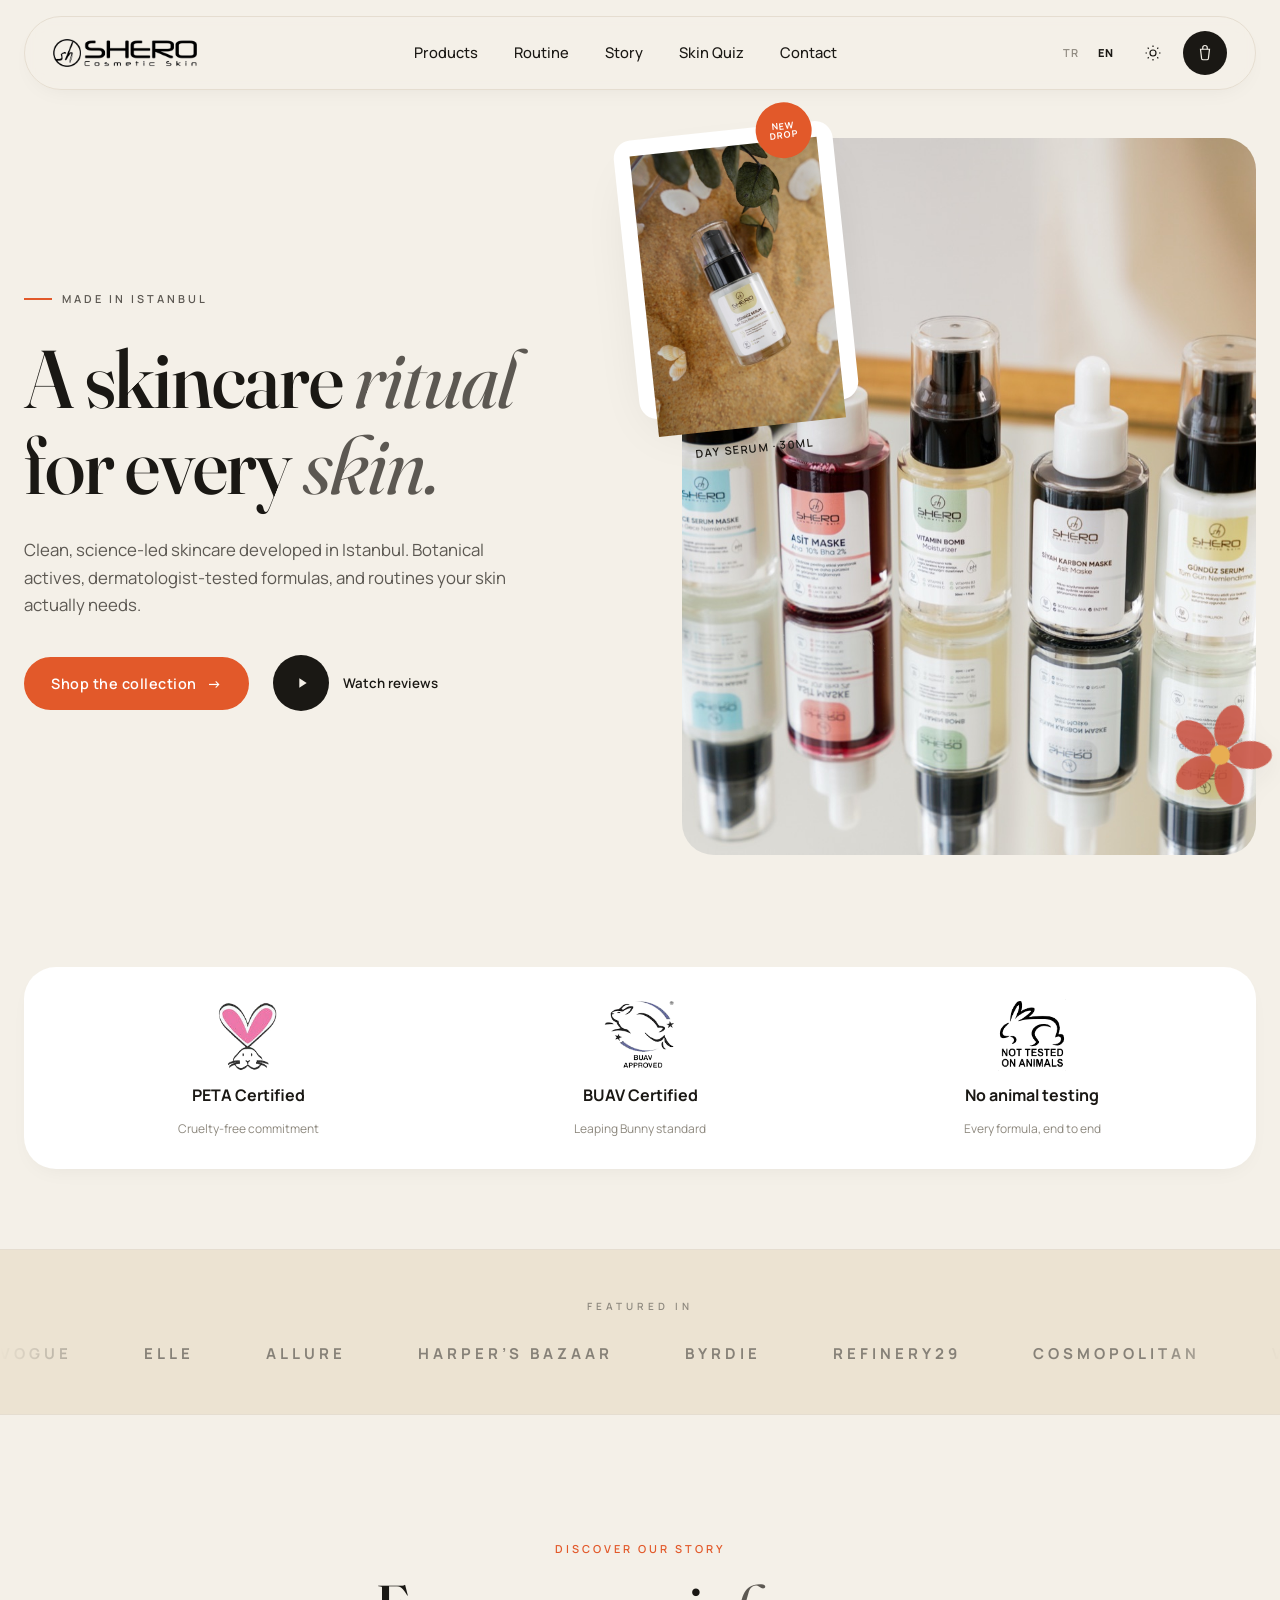
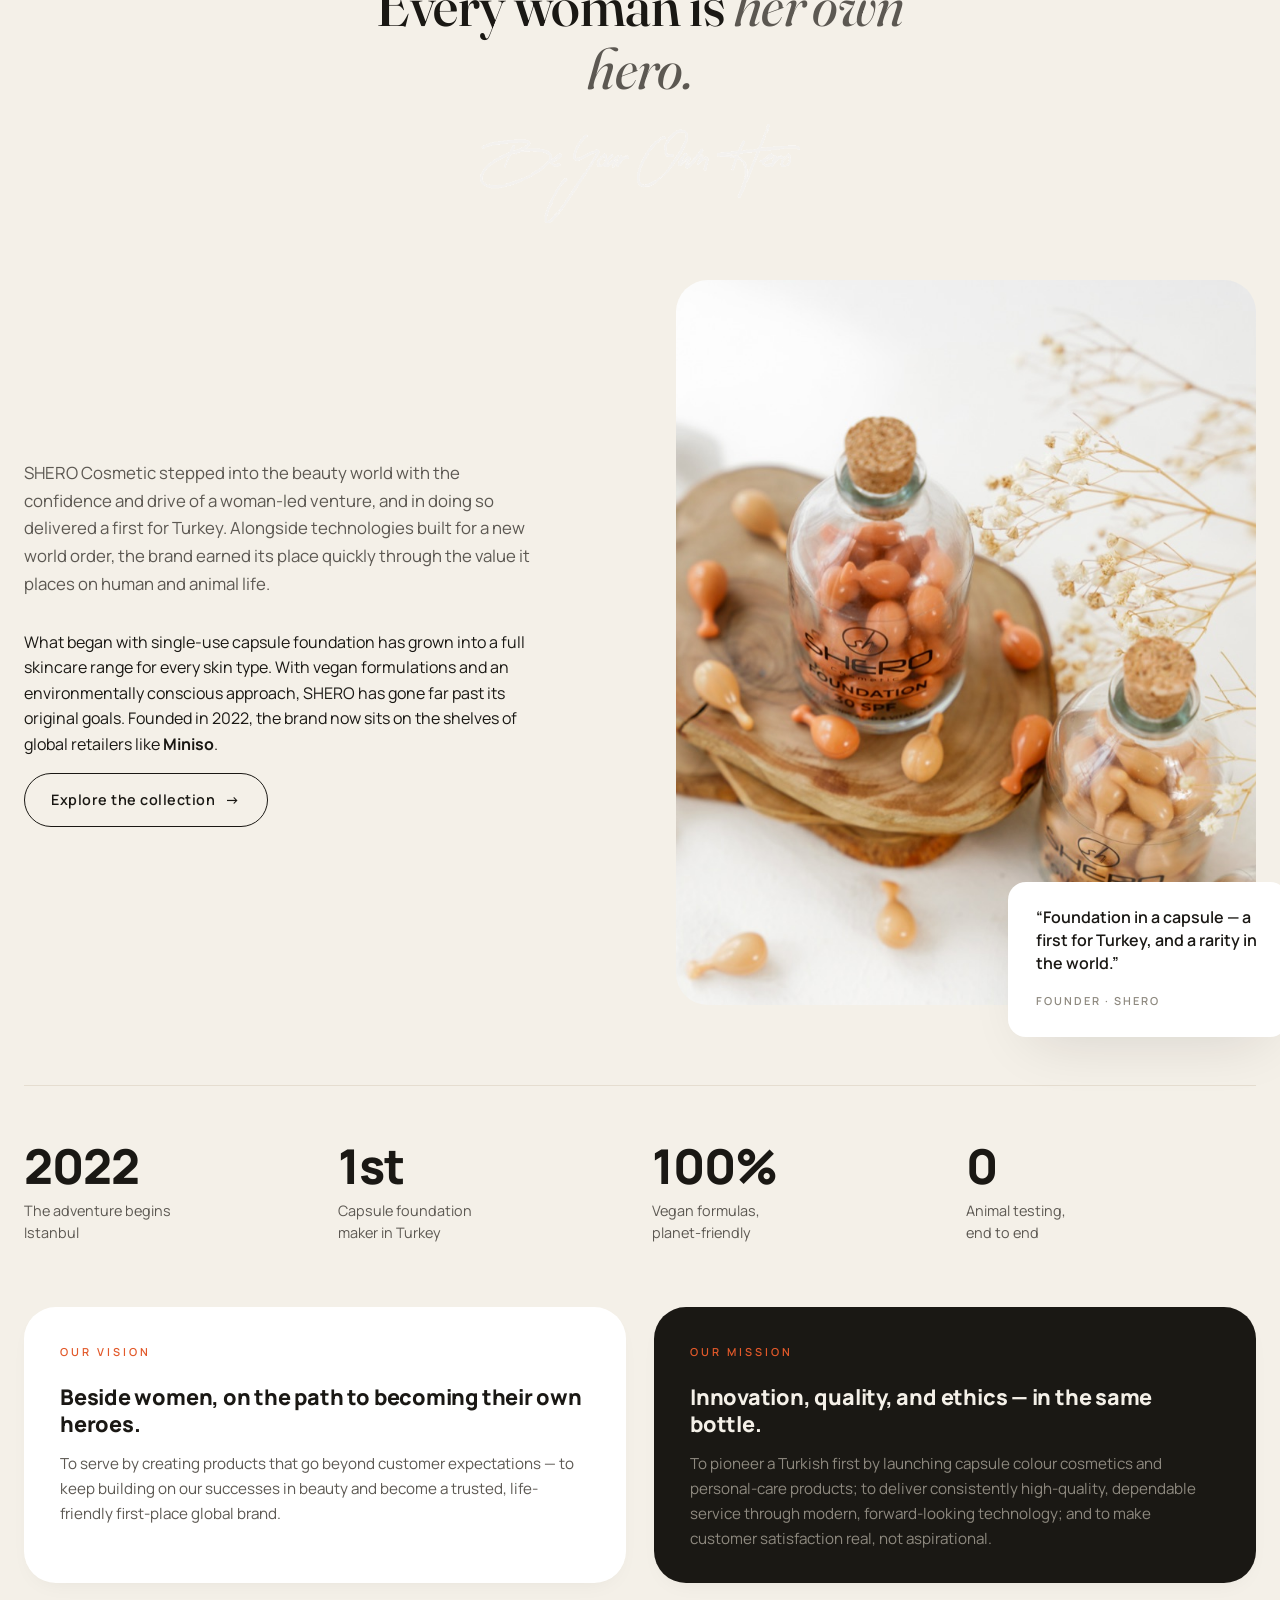
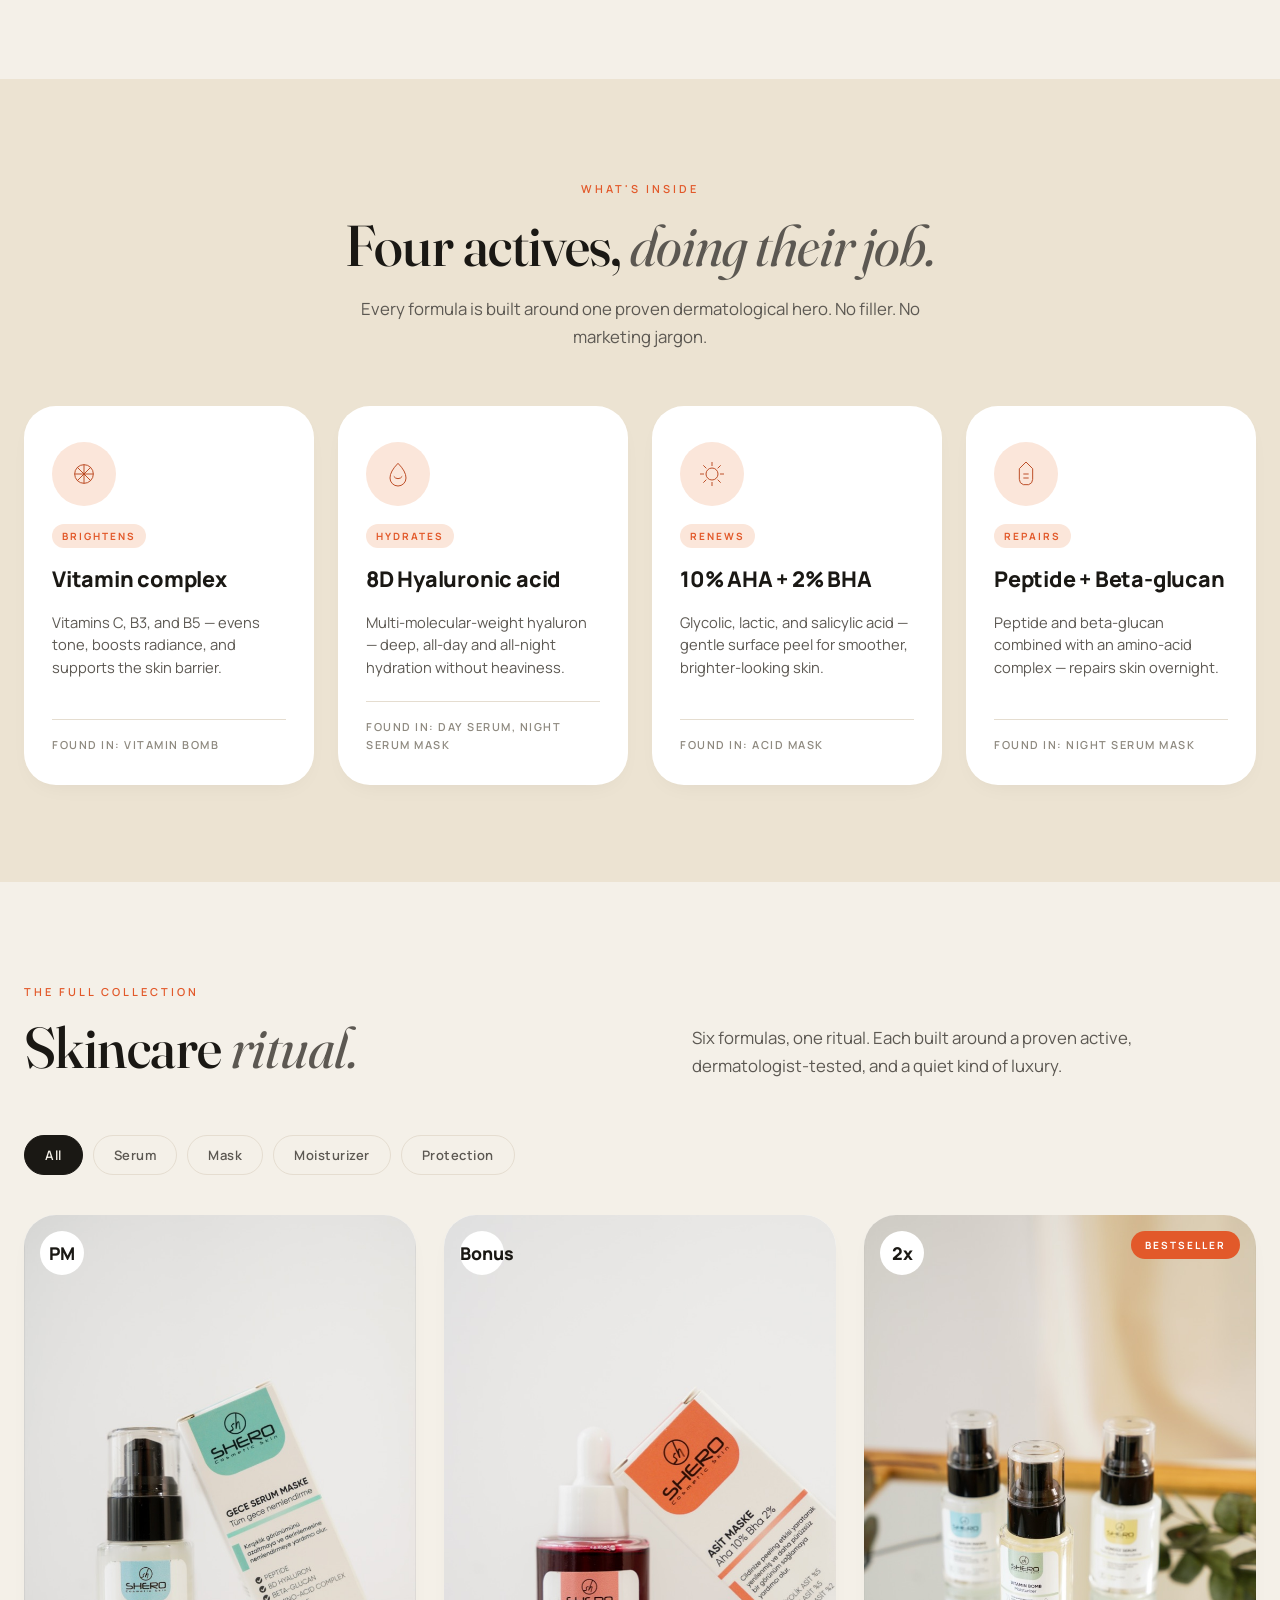
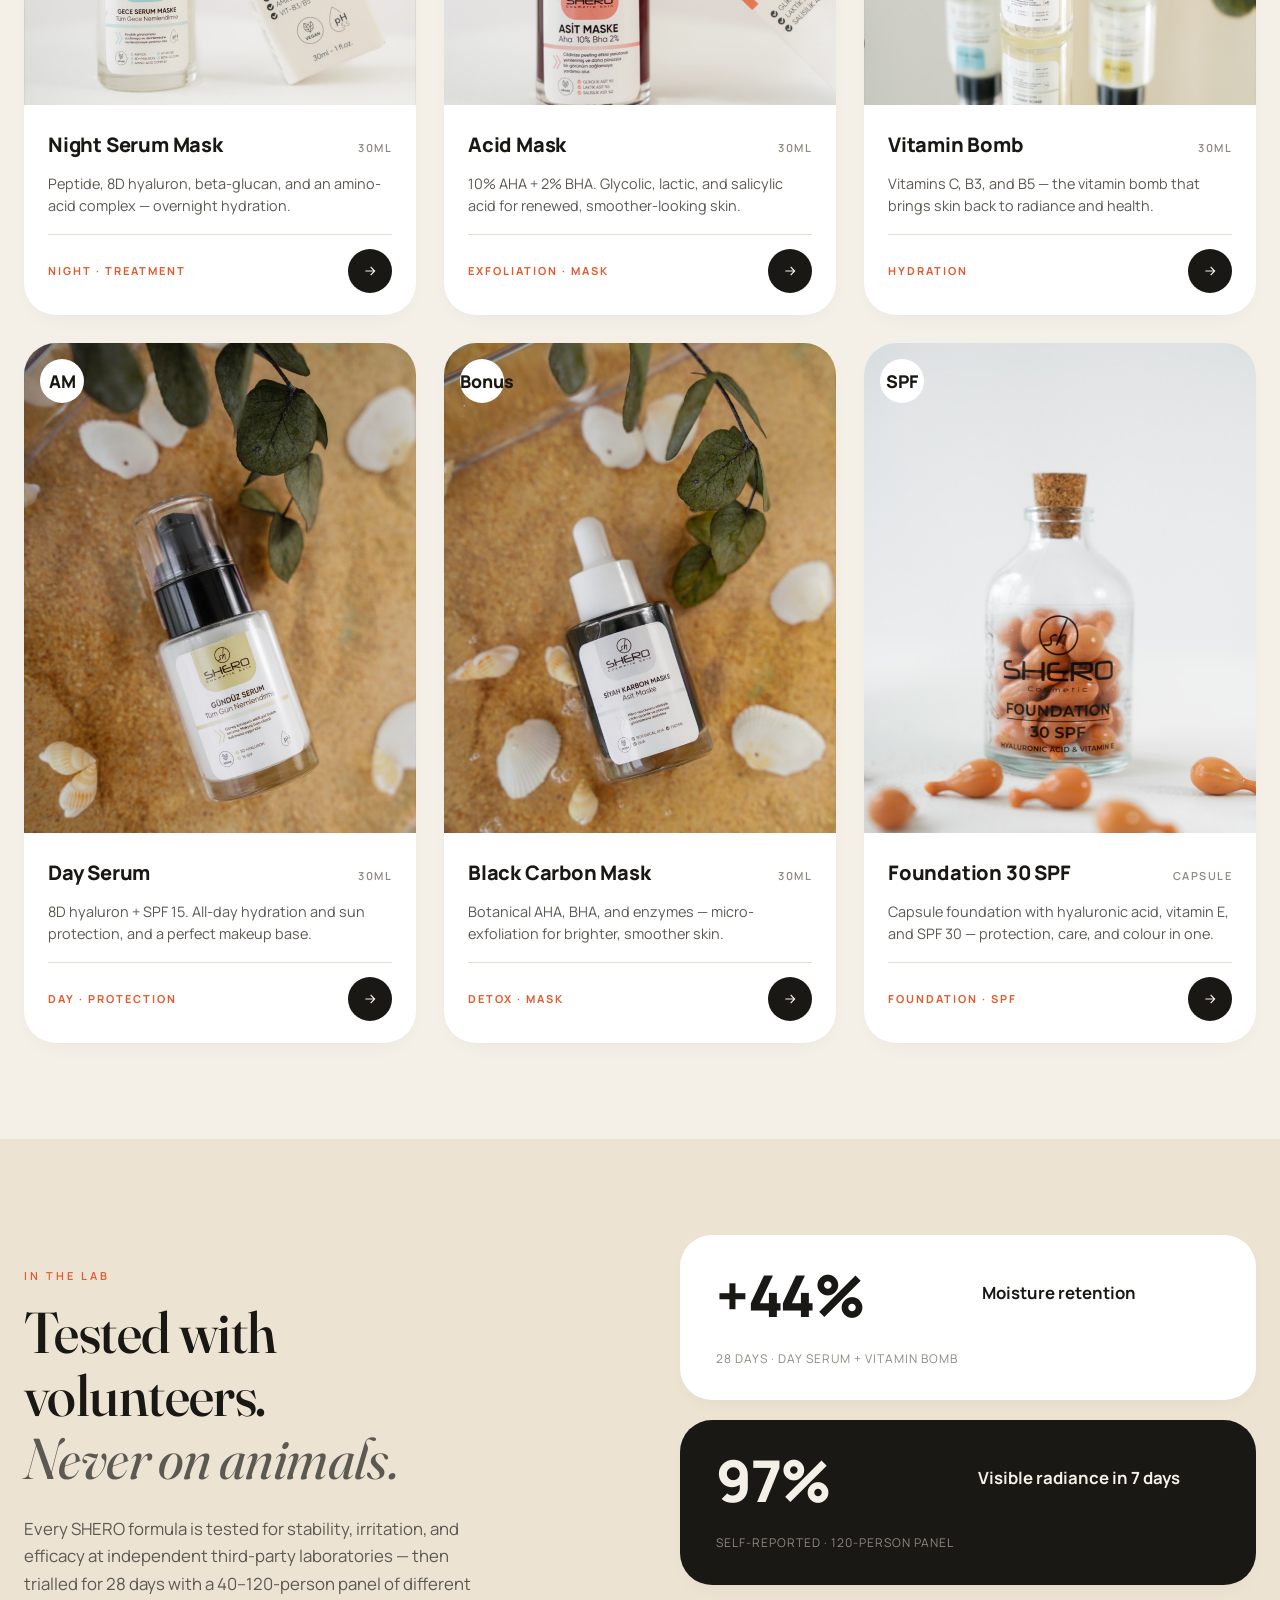
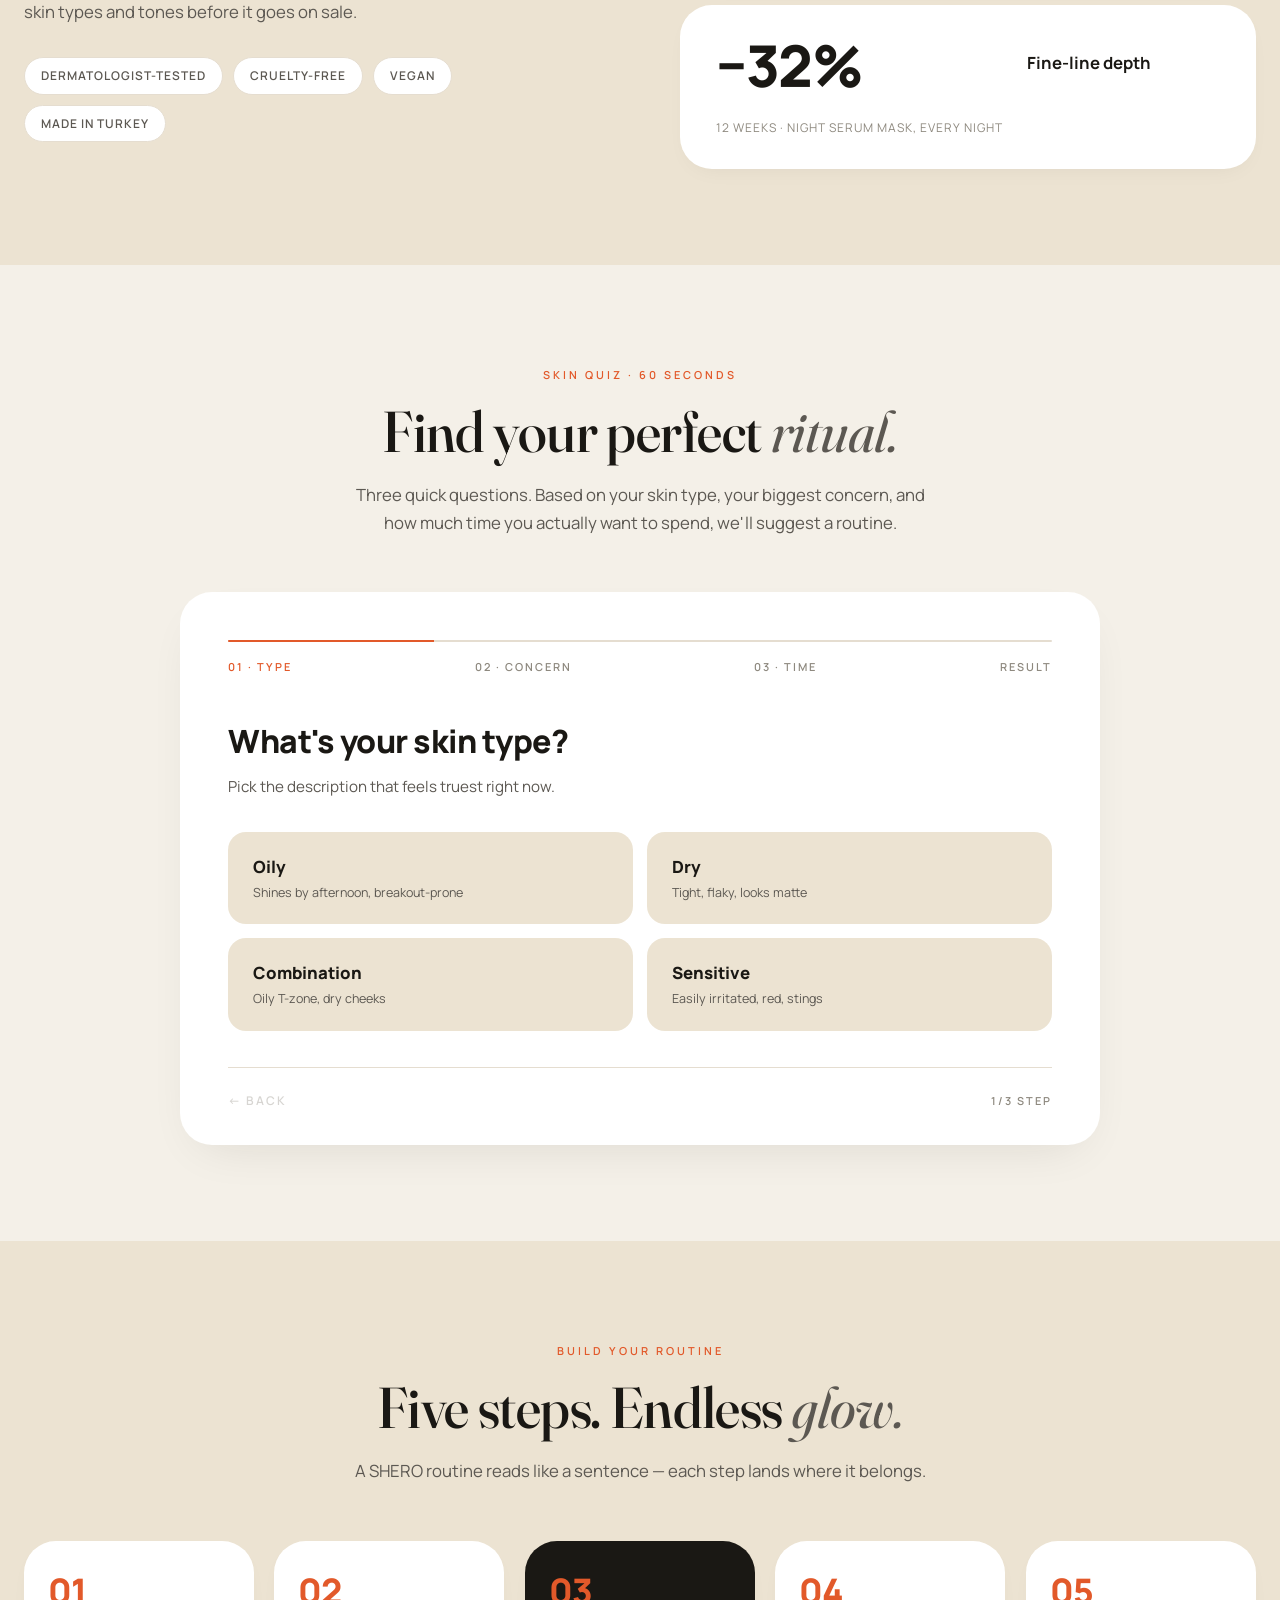
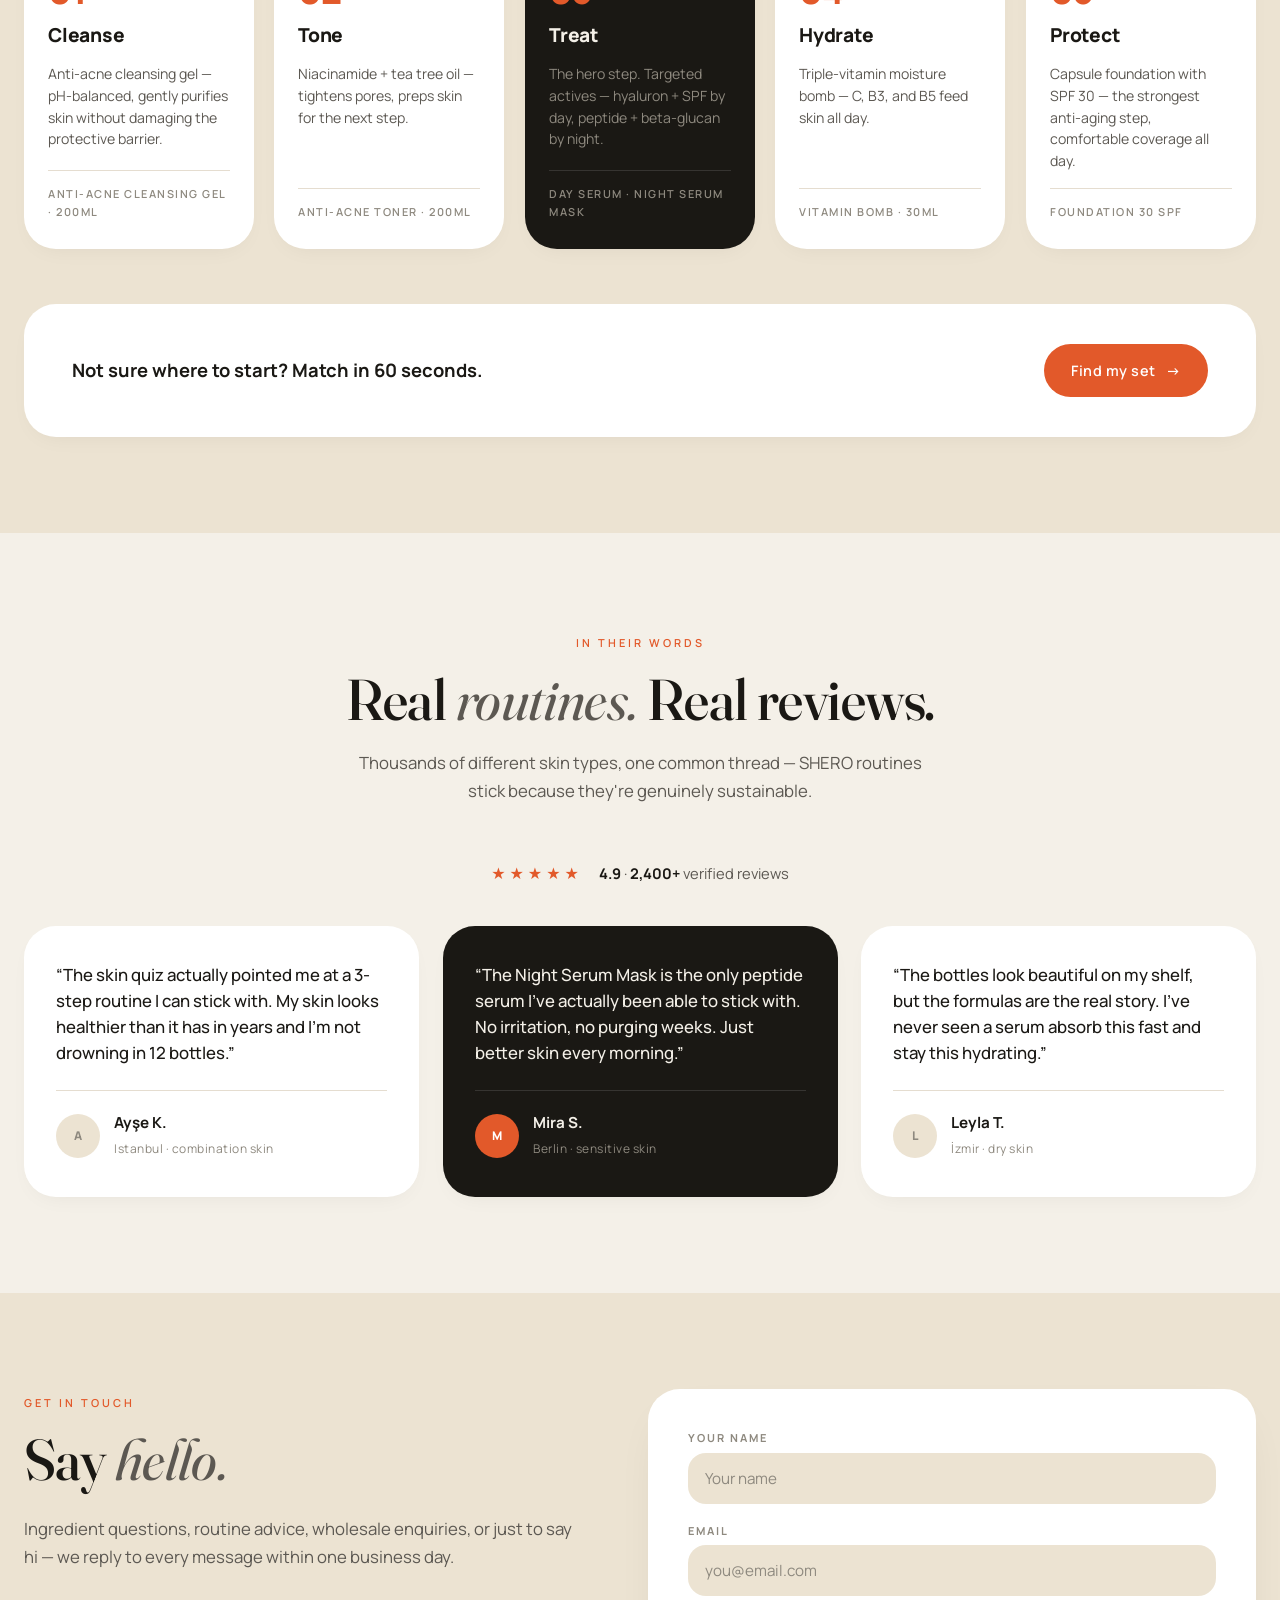
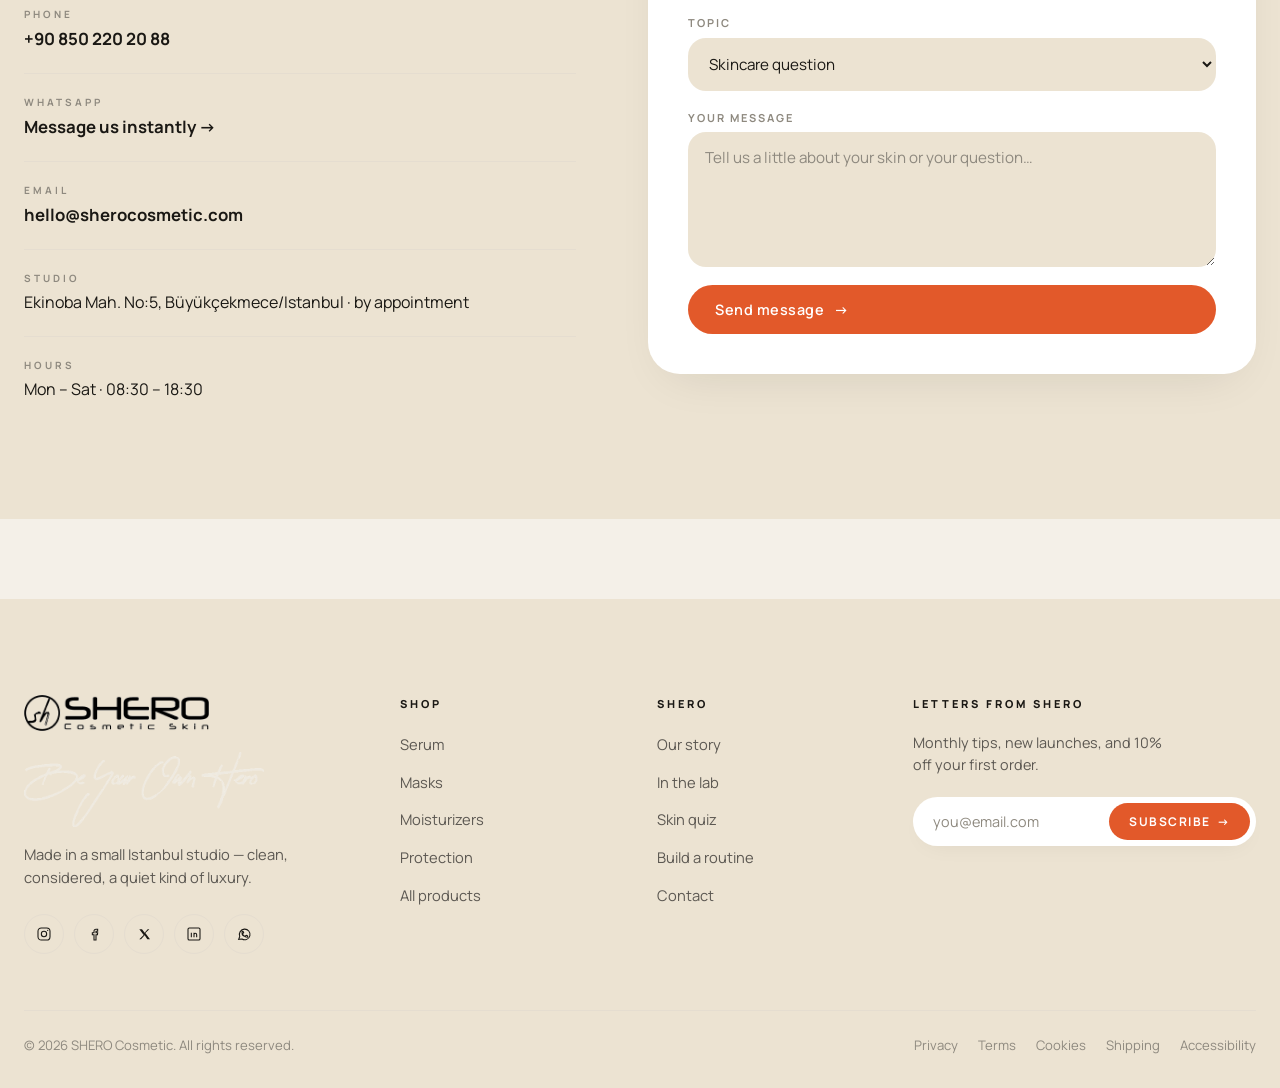
==== commit 99aacba1: "Address + hours: Ekinoba Mah. studio, Mon–Sat 08:30–18:30 Owner supplied the real studio address and" ====
--- a/en/index.html
+++ b/en/index.html
@@ -54,9 +54,16 @@
       "telephone": "+90-850-220-2088",
       "address": {
         "@type": "PostalAddress",
-        "streetAddress": "Karaköy",
-        "addressLocality": "Istanbul",
+        "streetAddress": "Ekinoba Mah. No:5",
+        "addressLocality": "Büyükçekmece",
+        "addressRegion": "İstanbul",
         "addressCountry": "TR"
+      },
+      "openingHoursSpecification": {
+        "@type": "OpeningHoursSpecification",
+        "dayOfWeek": ["Monday","Tuesday","Wednesday","Thursday","Friday","Saturday"],
+        "opens": "08:30",
+        "closes": "18:30"
       },
       "sameAs": [
         "https://www.facebook.com/sherocosmetic",
@@ -786,7 +793,11 @@
           </li>
           <li>
             <span class="contact__info__label">Studio</span>
-            <span>Karak&ouml;y, Istanbul &middot; by appointment</span>
+            <span>Ekinoba Mah. No:5, B&uuml;y&uuml;k&ccedil;ekmece/Istanbul &middot; by appointment</span>
+          </li>
+          <li>
+            <span class="contact__info__label">Hours</span>
+            <span>Mon &ndash; Sat &middot; 08:30 &ndash; 18:30</span>
           </li>
         </ul>
       </div>
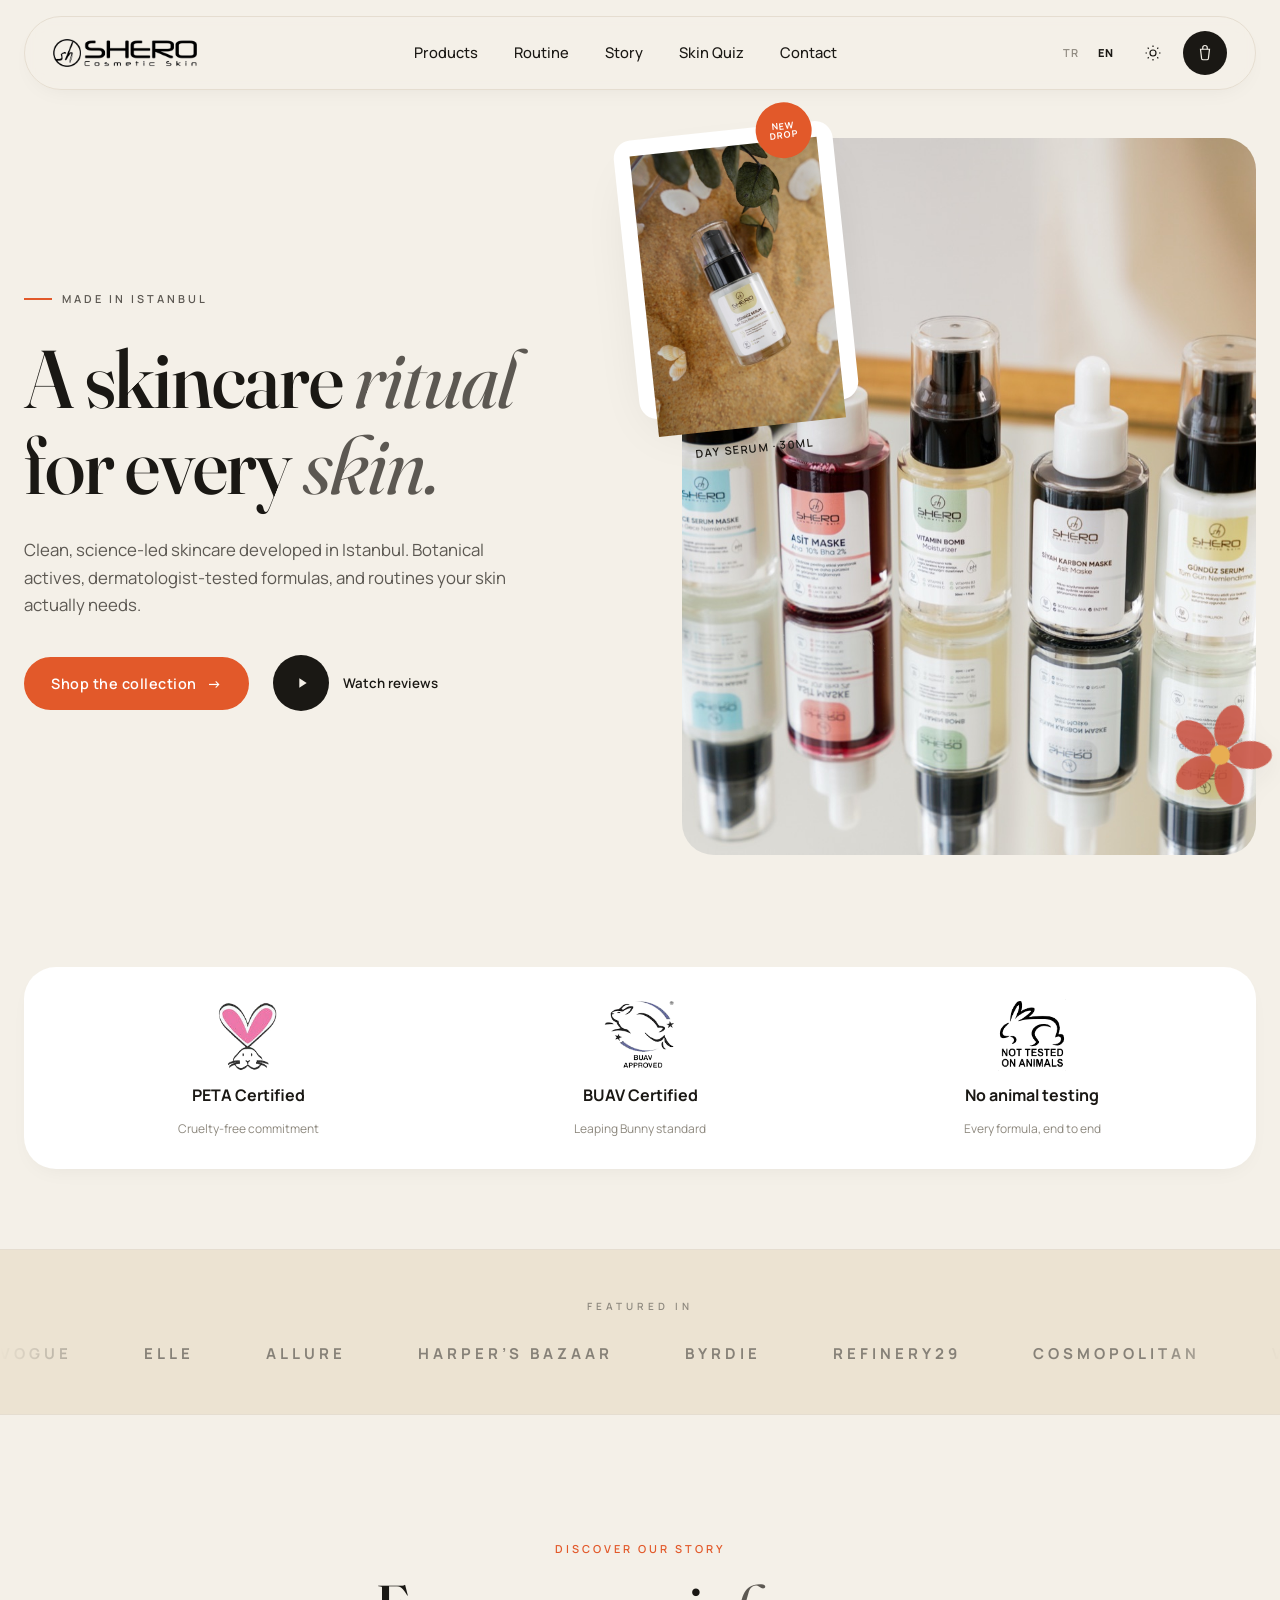
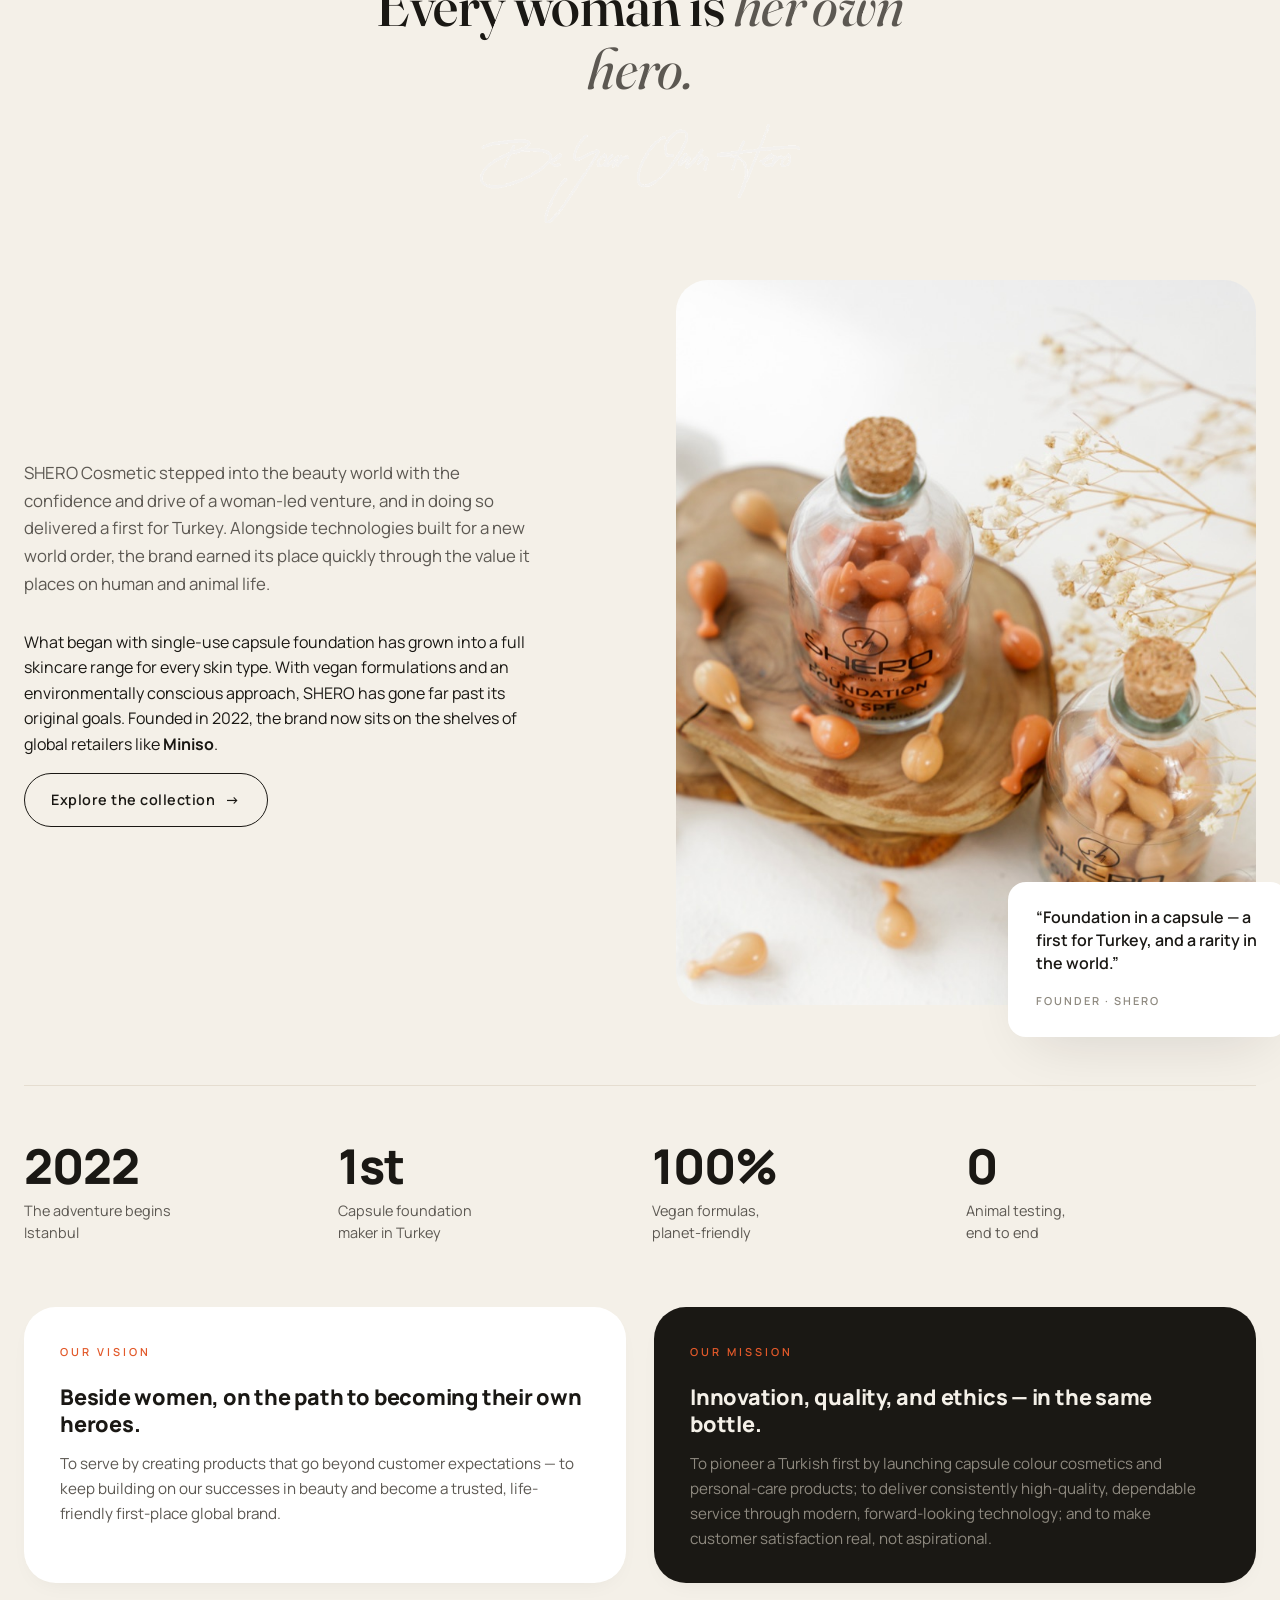
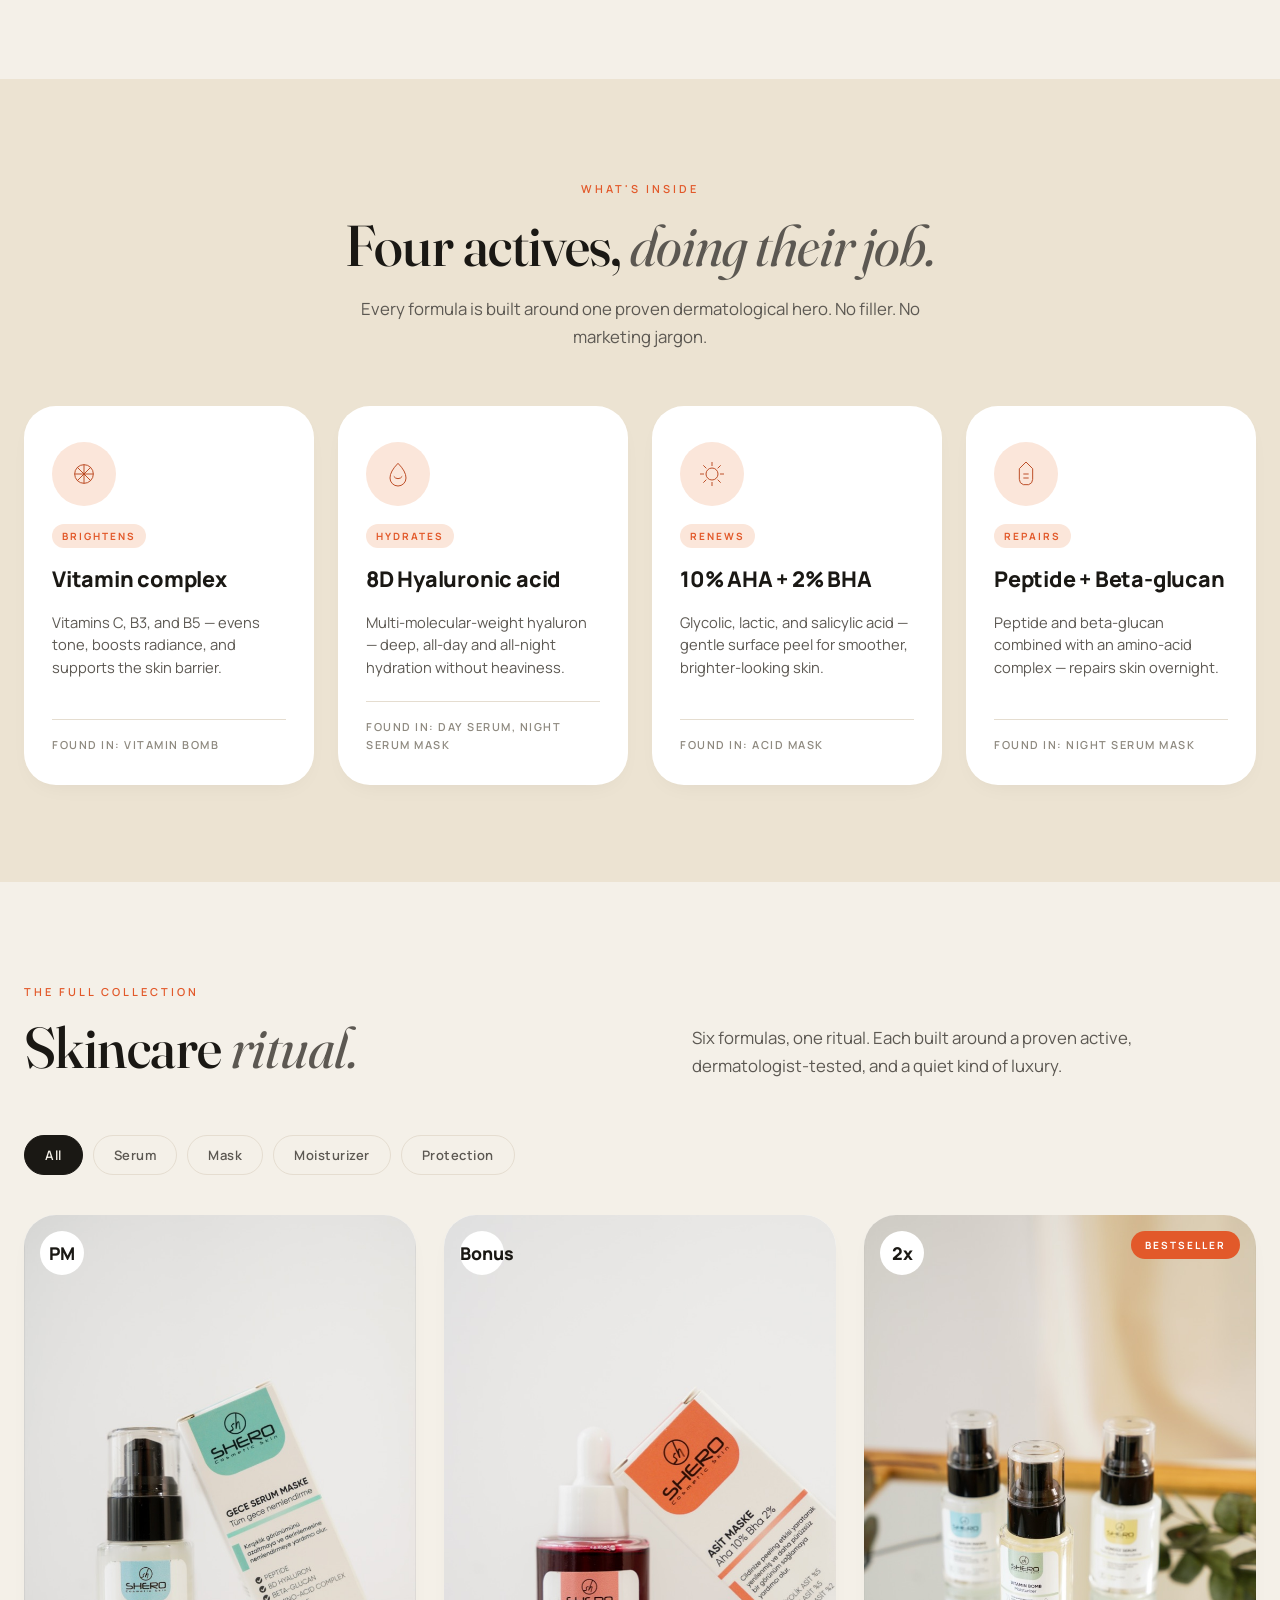
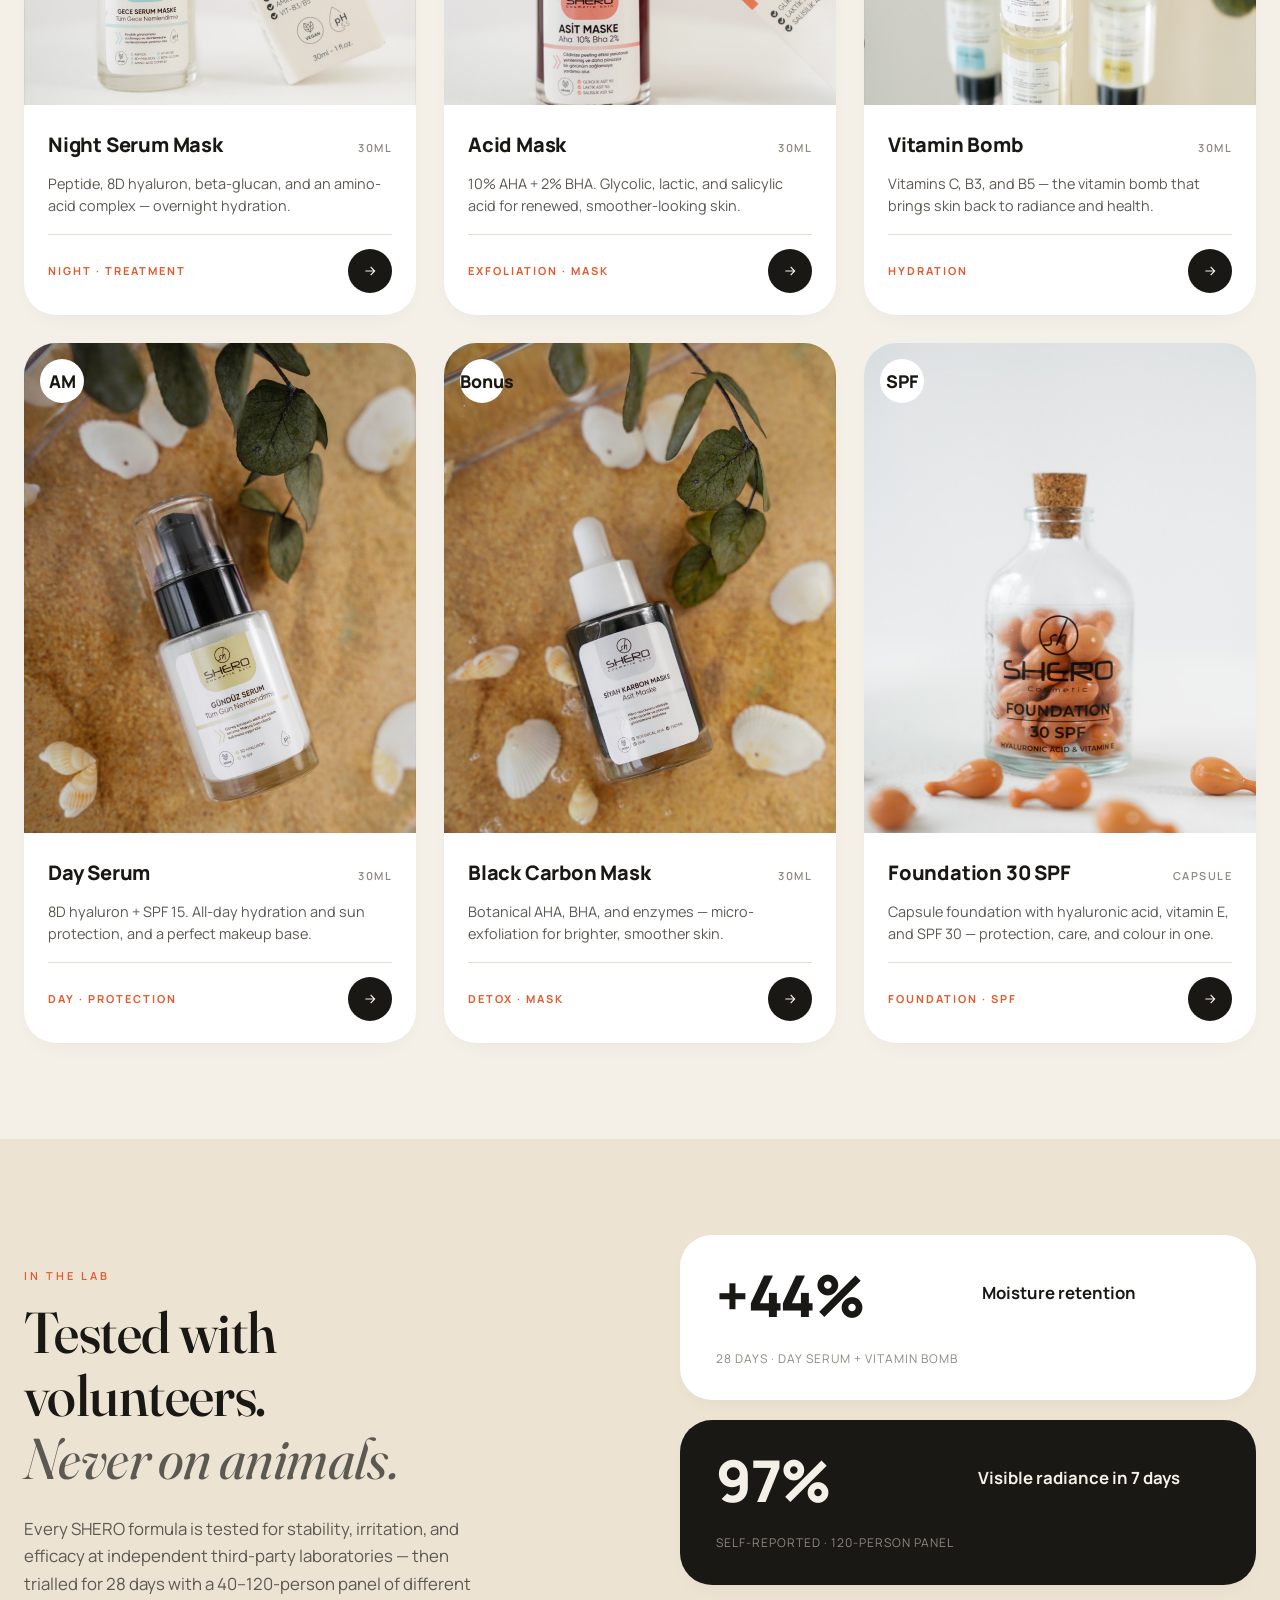
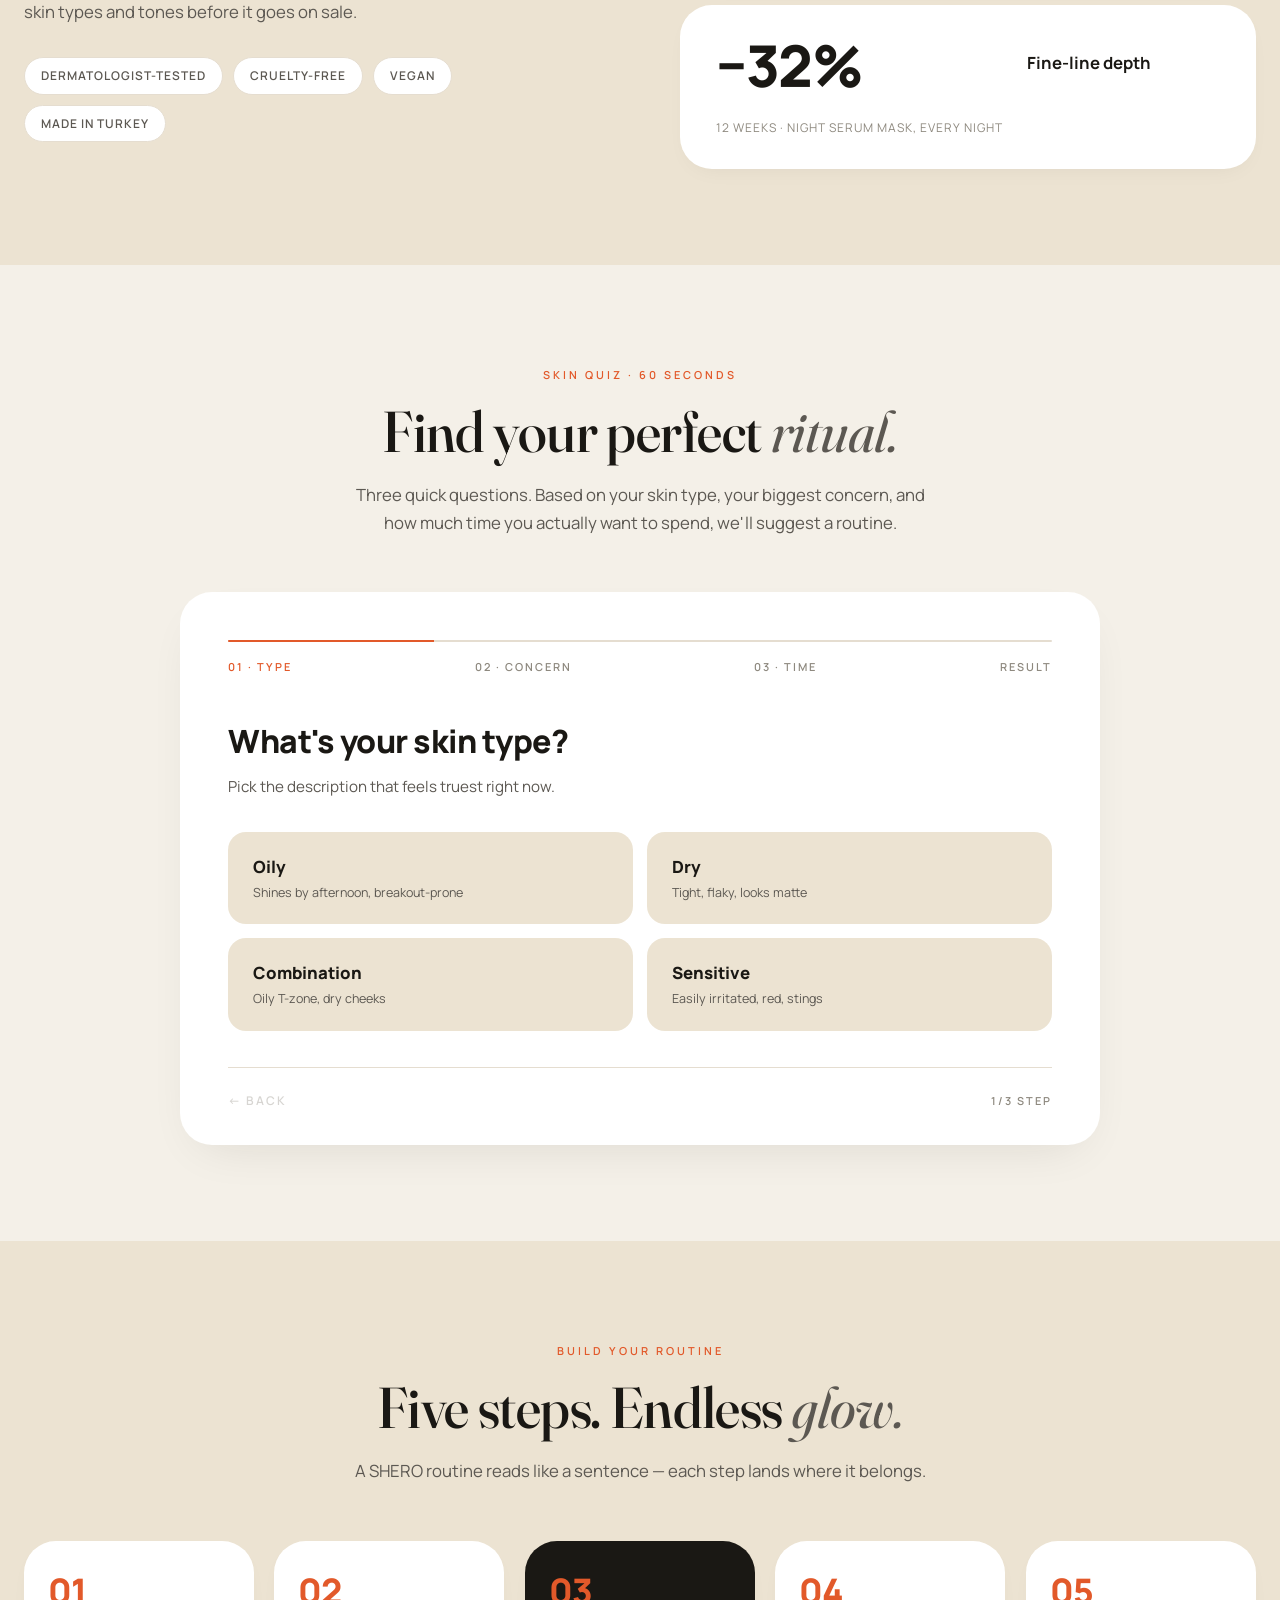
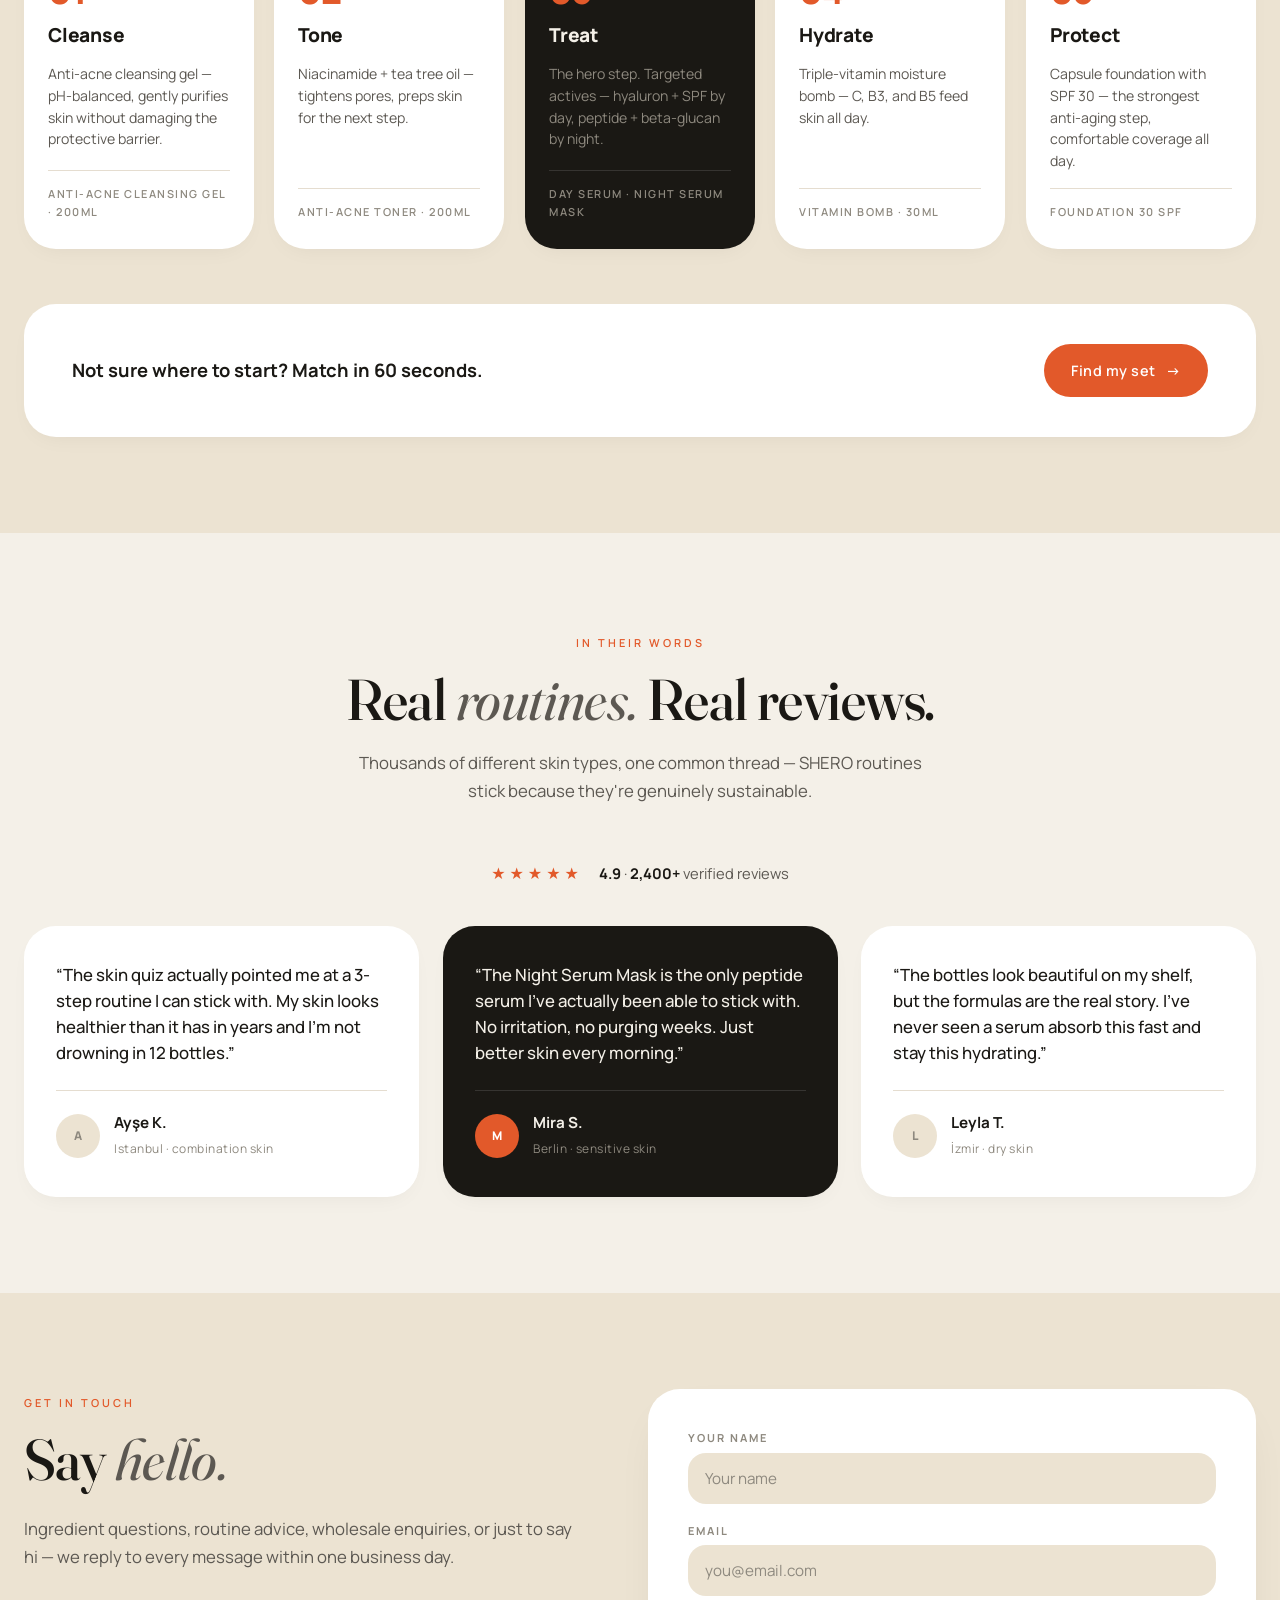
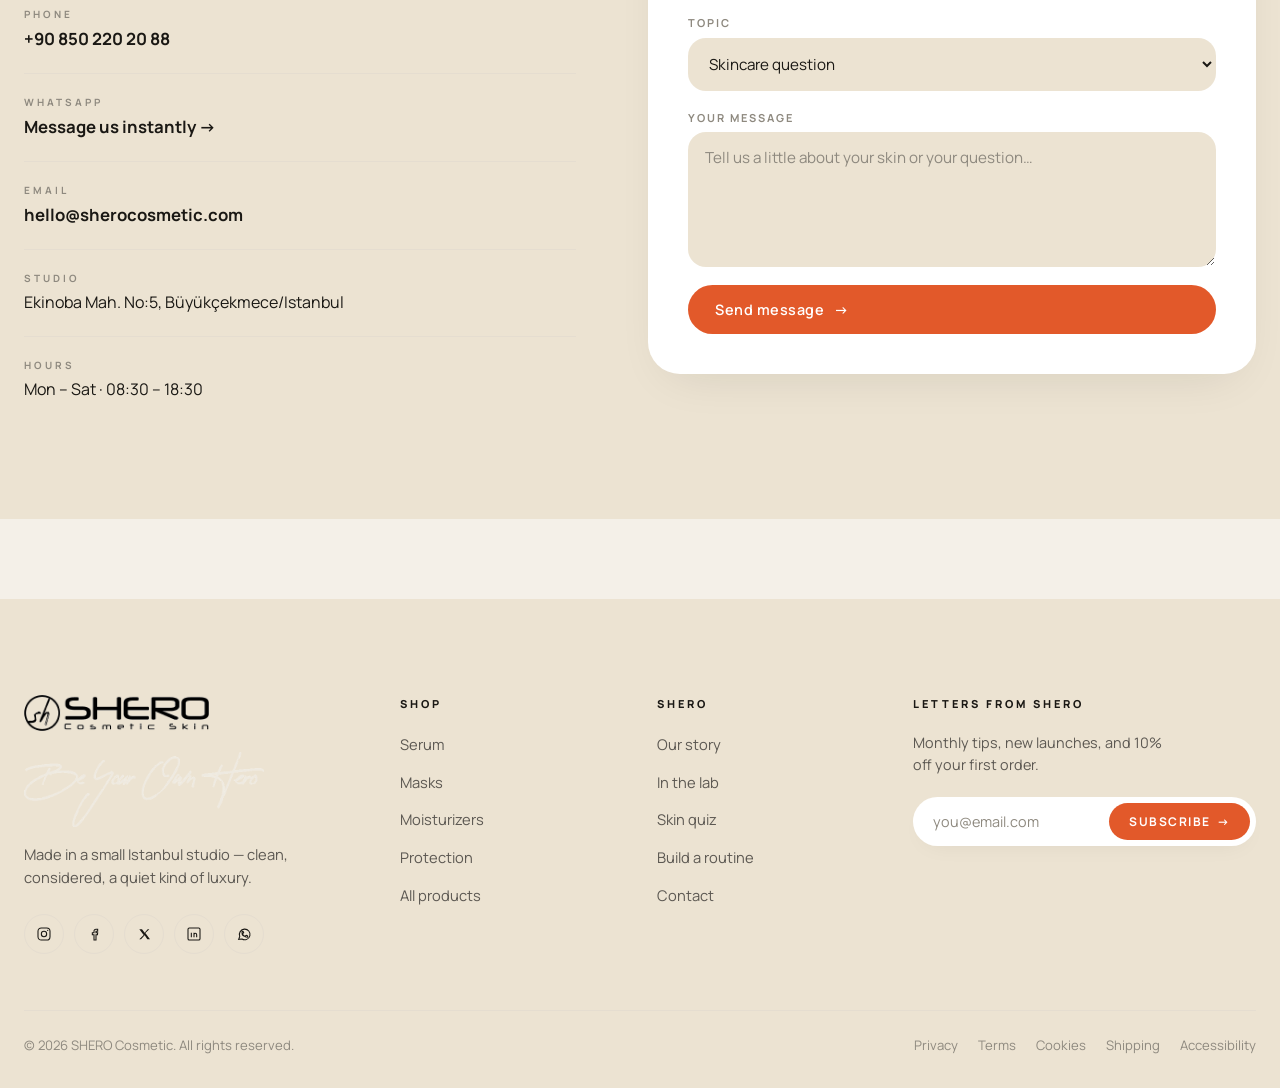
==== commit 98471242: "Contact: drop "by appointment" suffix from studio address Owner asked to remove the "· randevuyla" /" ====
--- a/en/index.html
+++ b/en/index.html
@@ -793,7 +793,7 @@
           </li>
           <li>
             <span class="contact__info__label">Studio</span>
-            <span>Ekinoba Mah. No:5, B&uuml;y&uuml;k&ccedil;ekmece/Istanbul &middot; by appointment</span>
+            <span>Ekinoba Mah. No:5, B&uuml;y&uuml;k&ccedil;ekmece/Istanbul</span>
           </li>
           <li>
             <span class="contact__info__label">Hours</span>
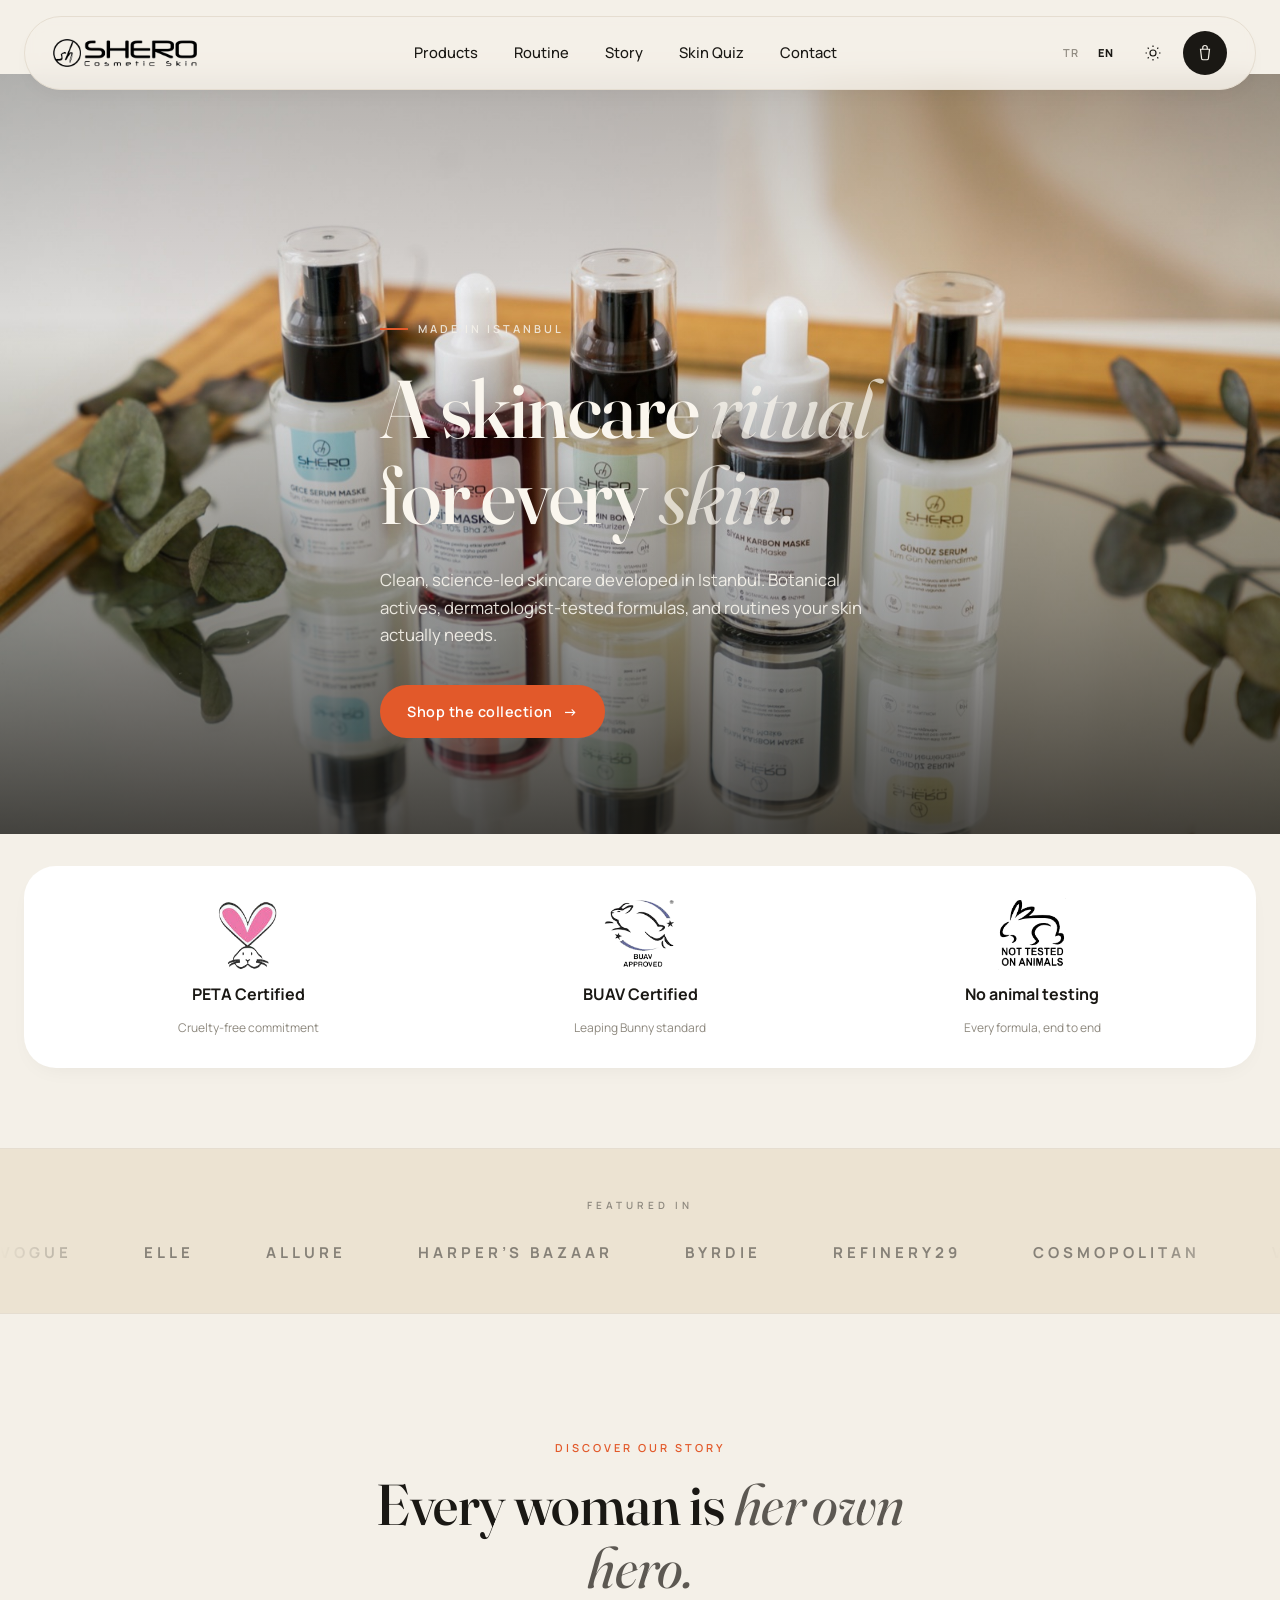
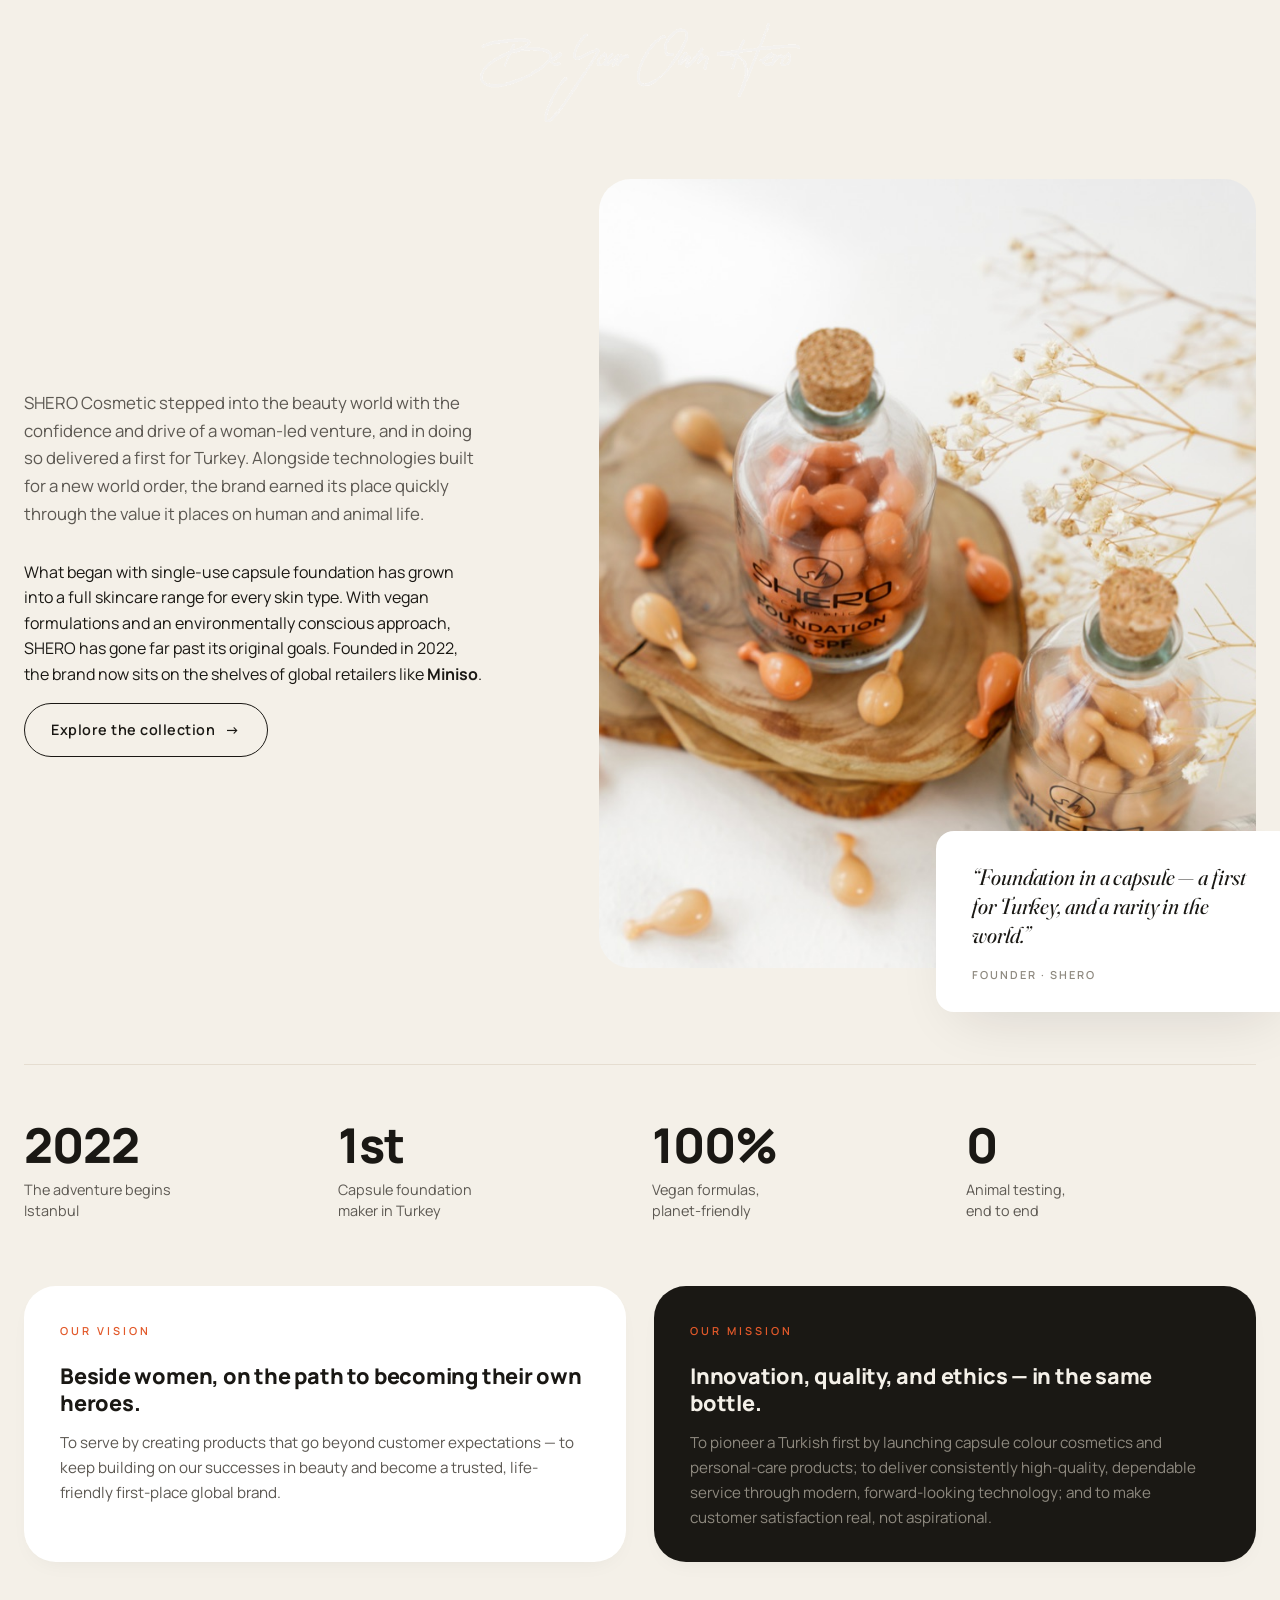
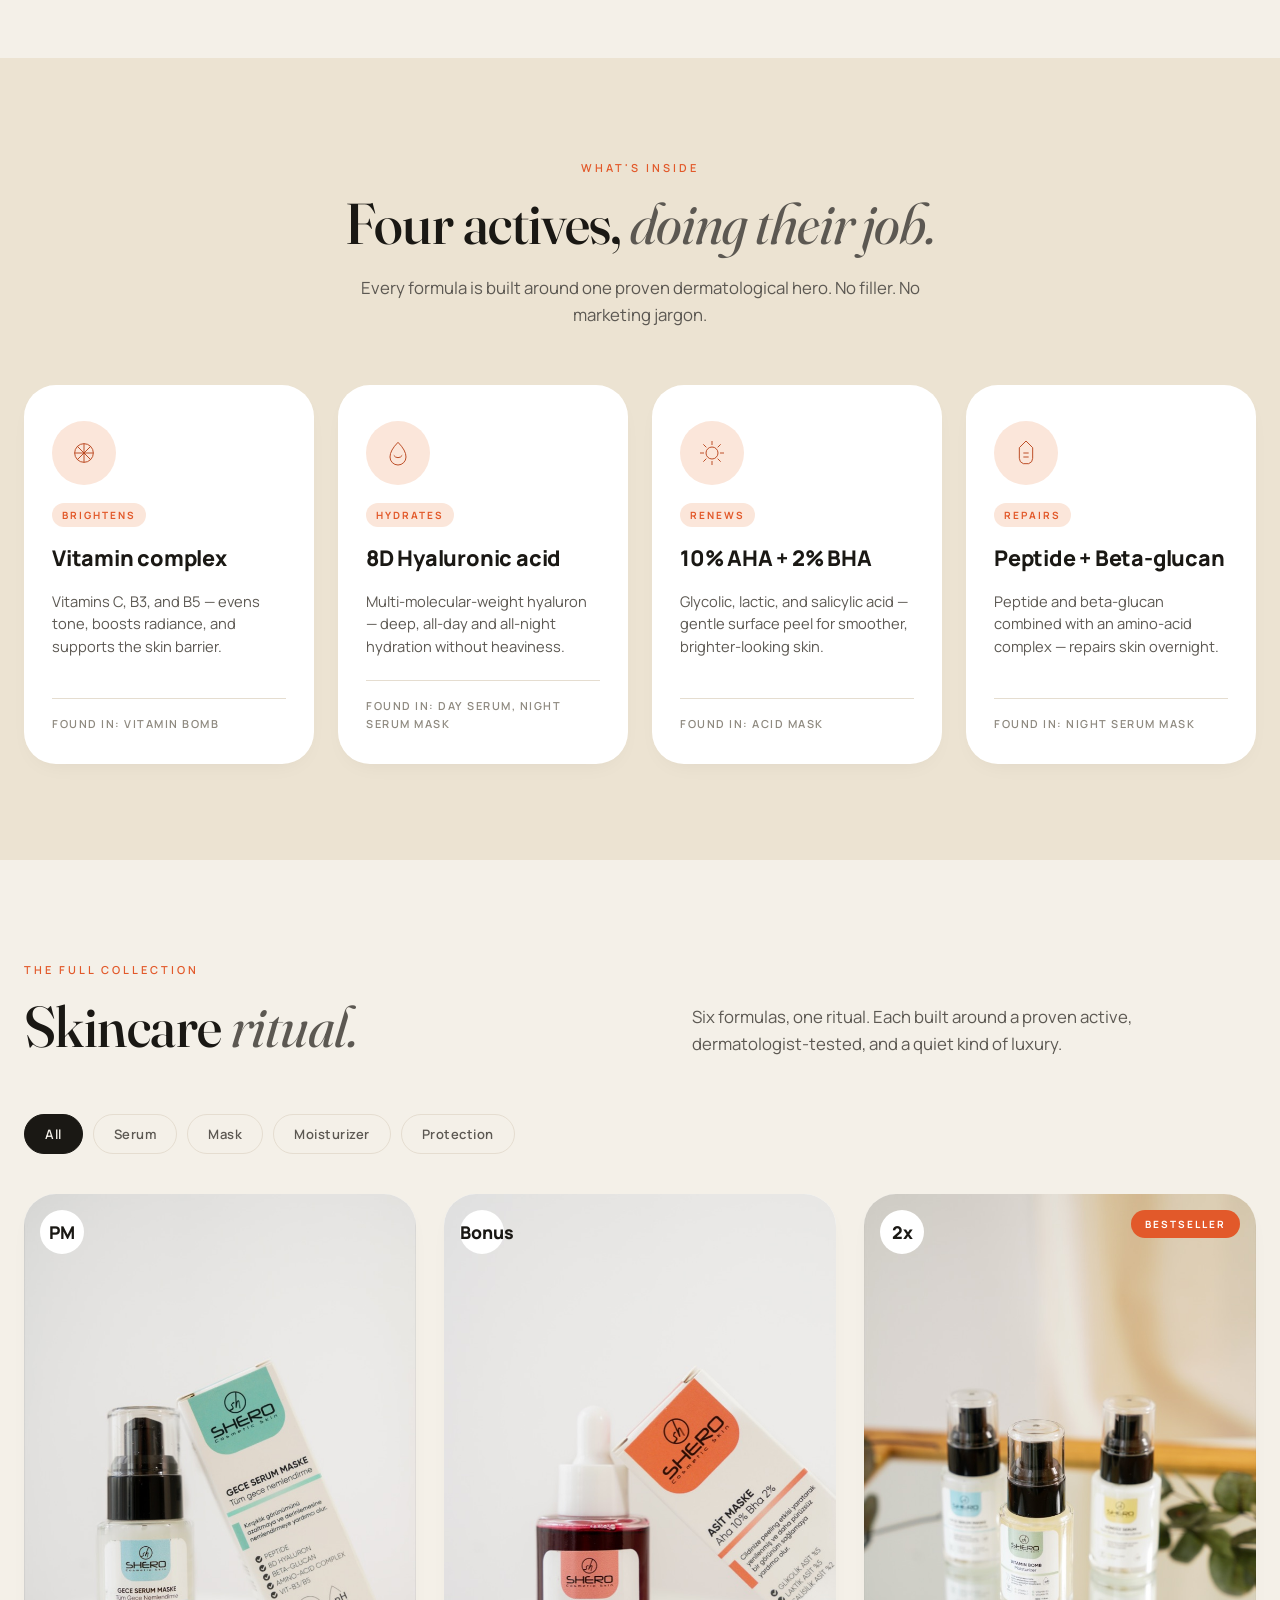
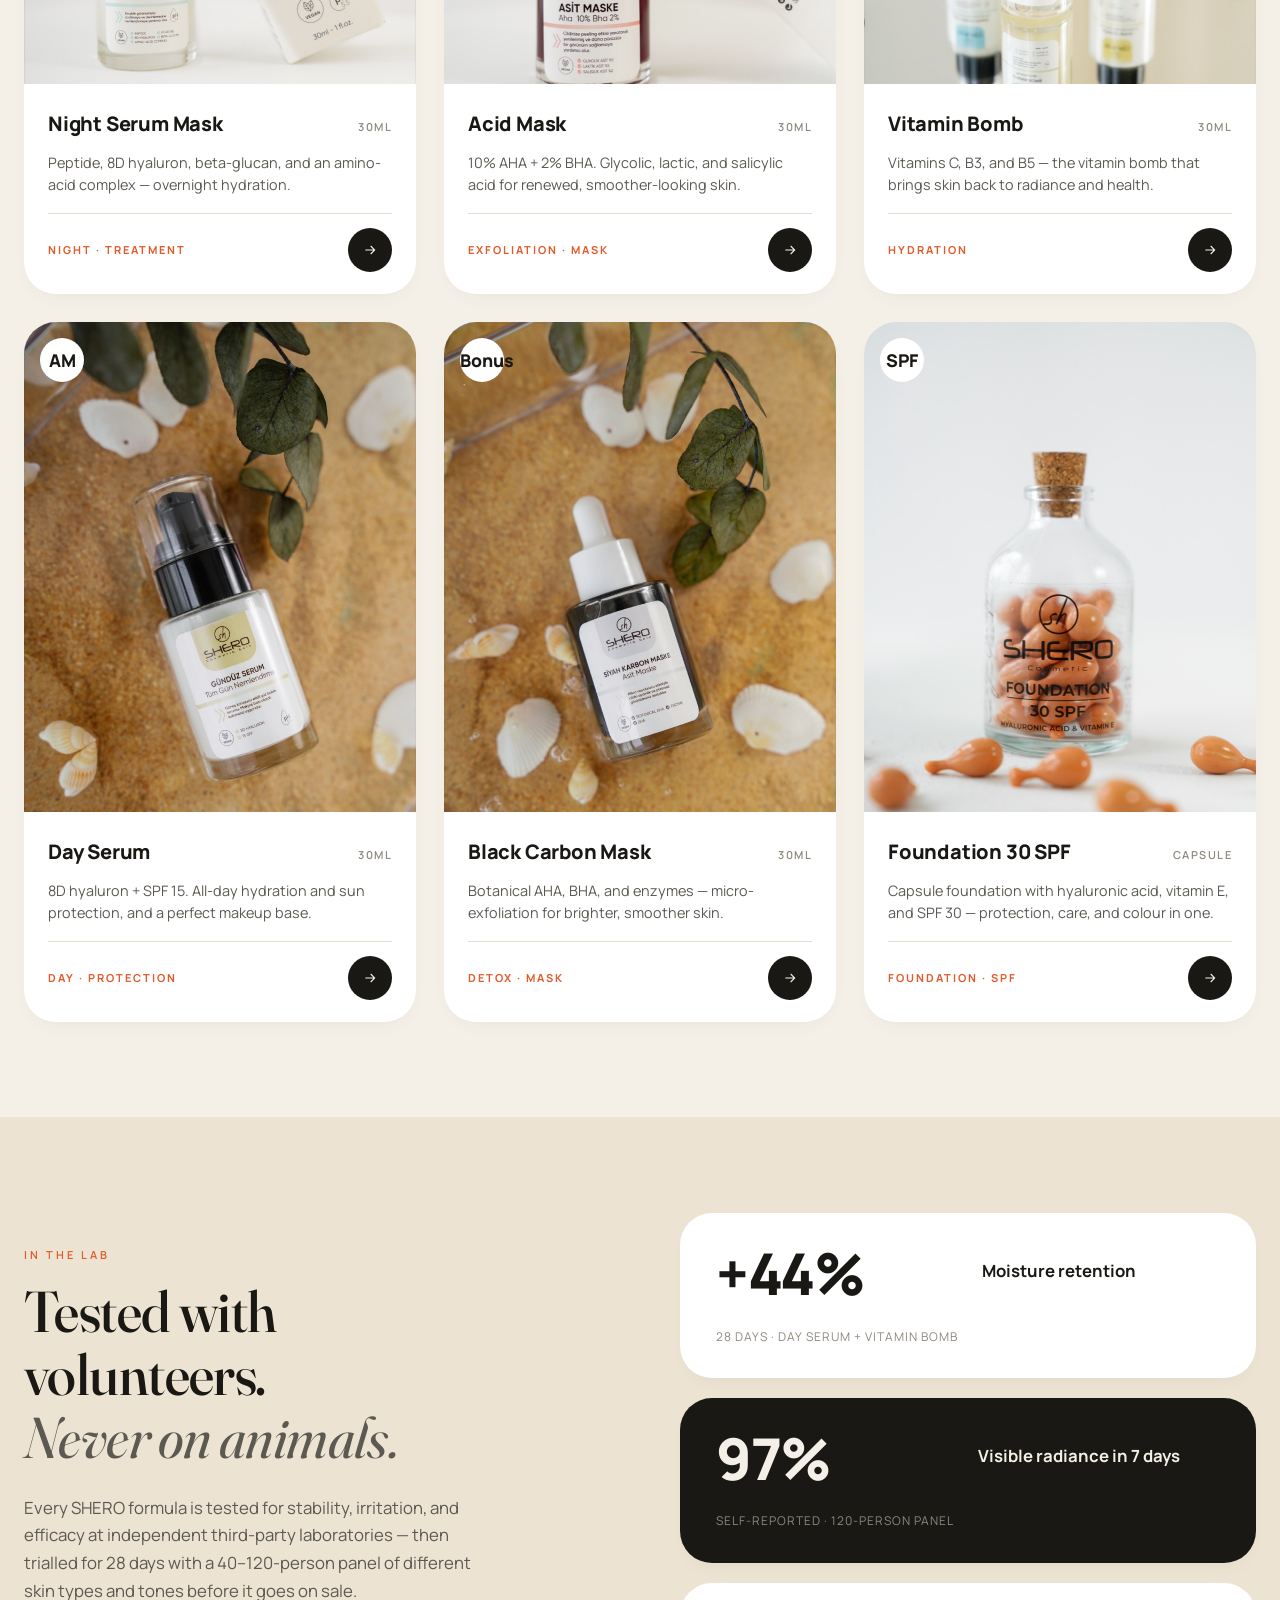
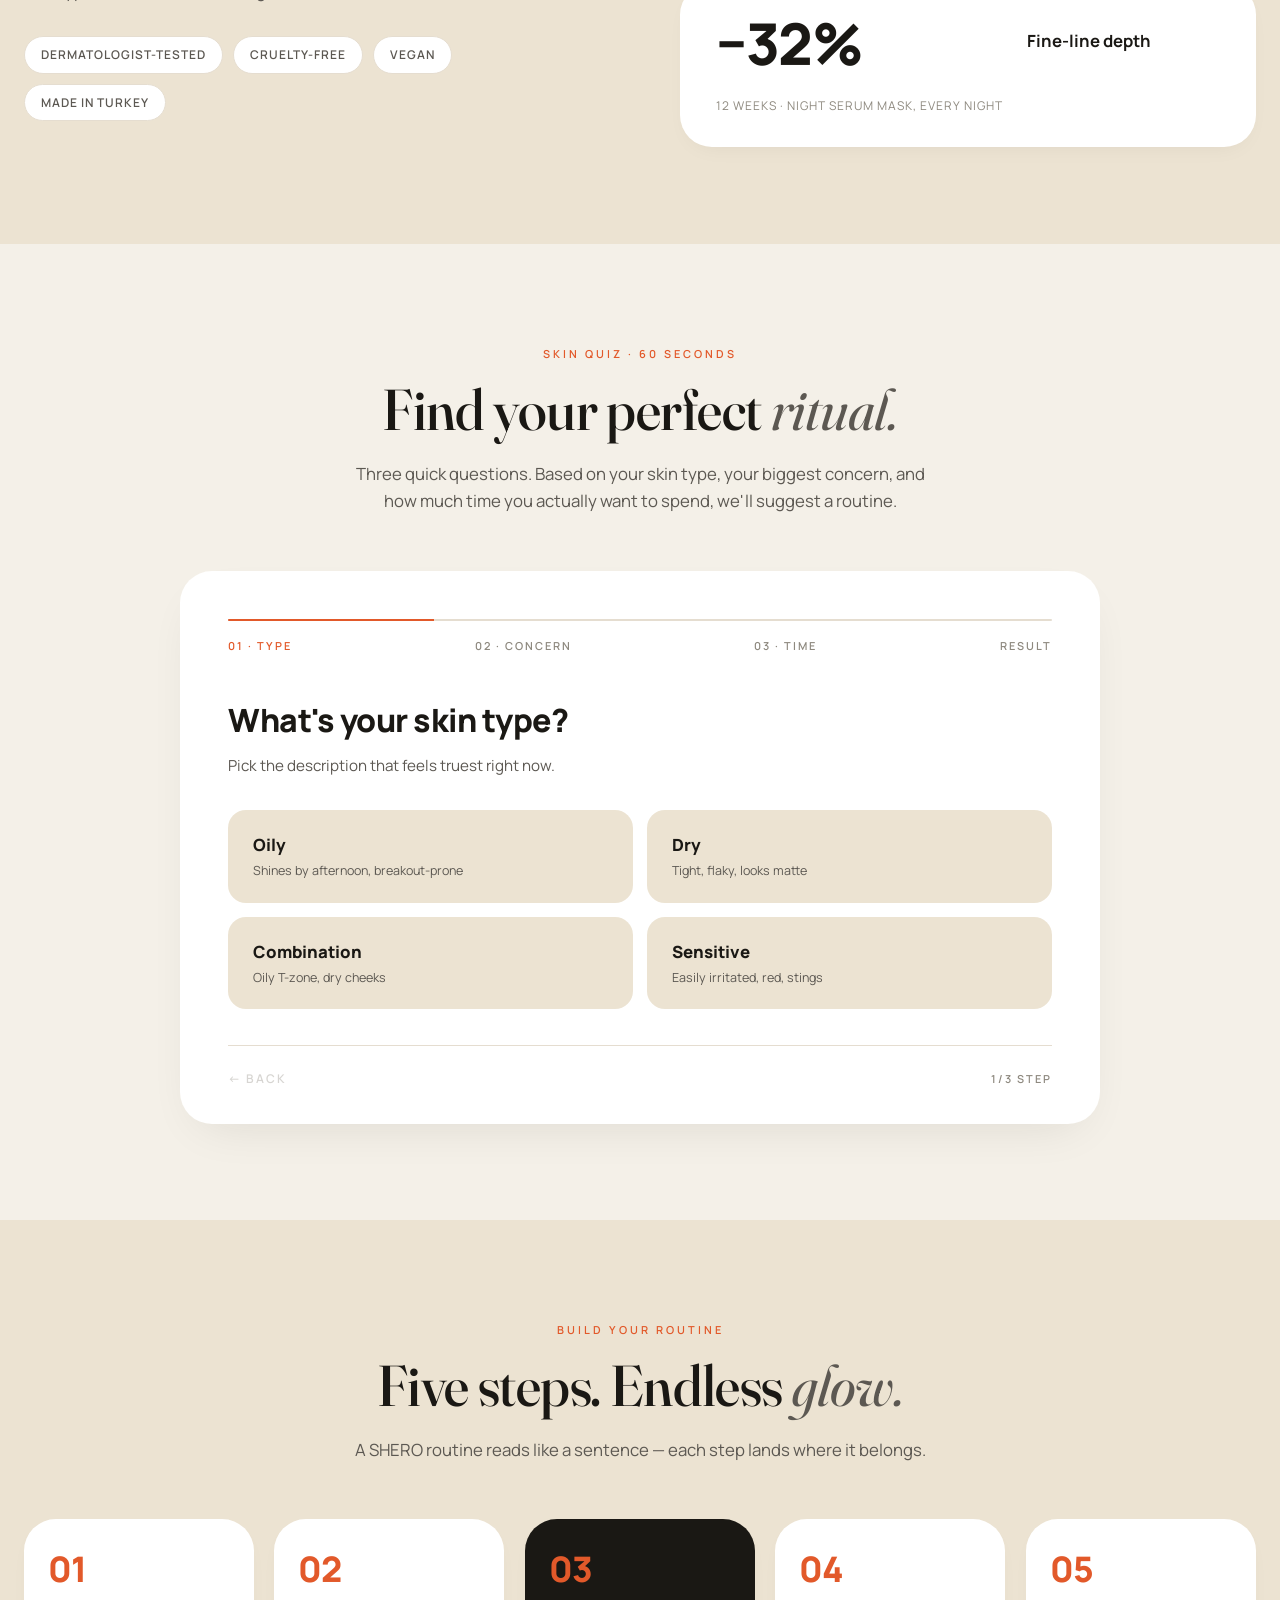
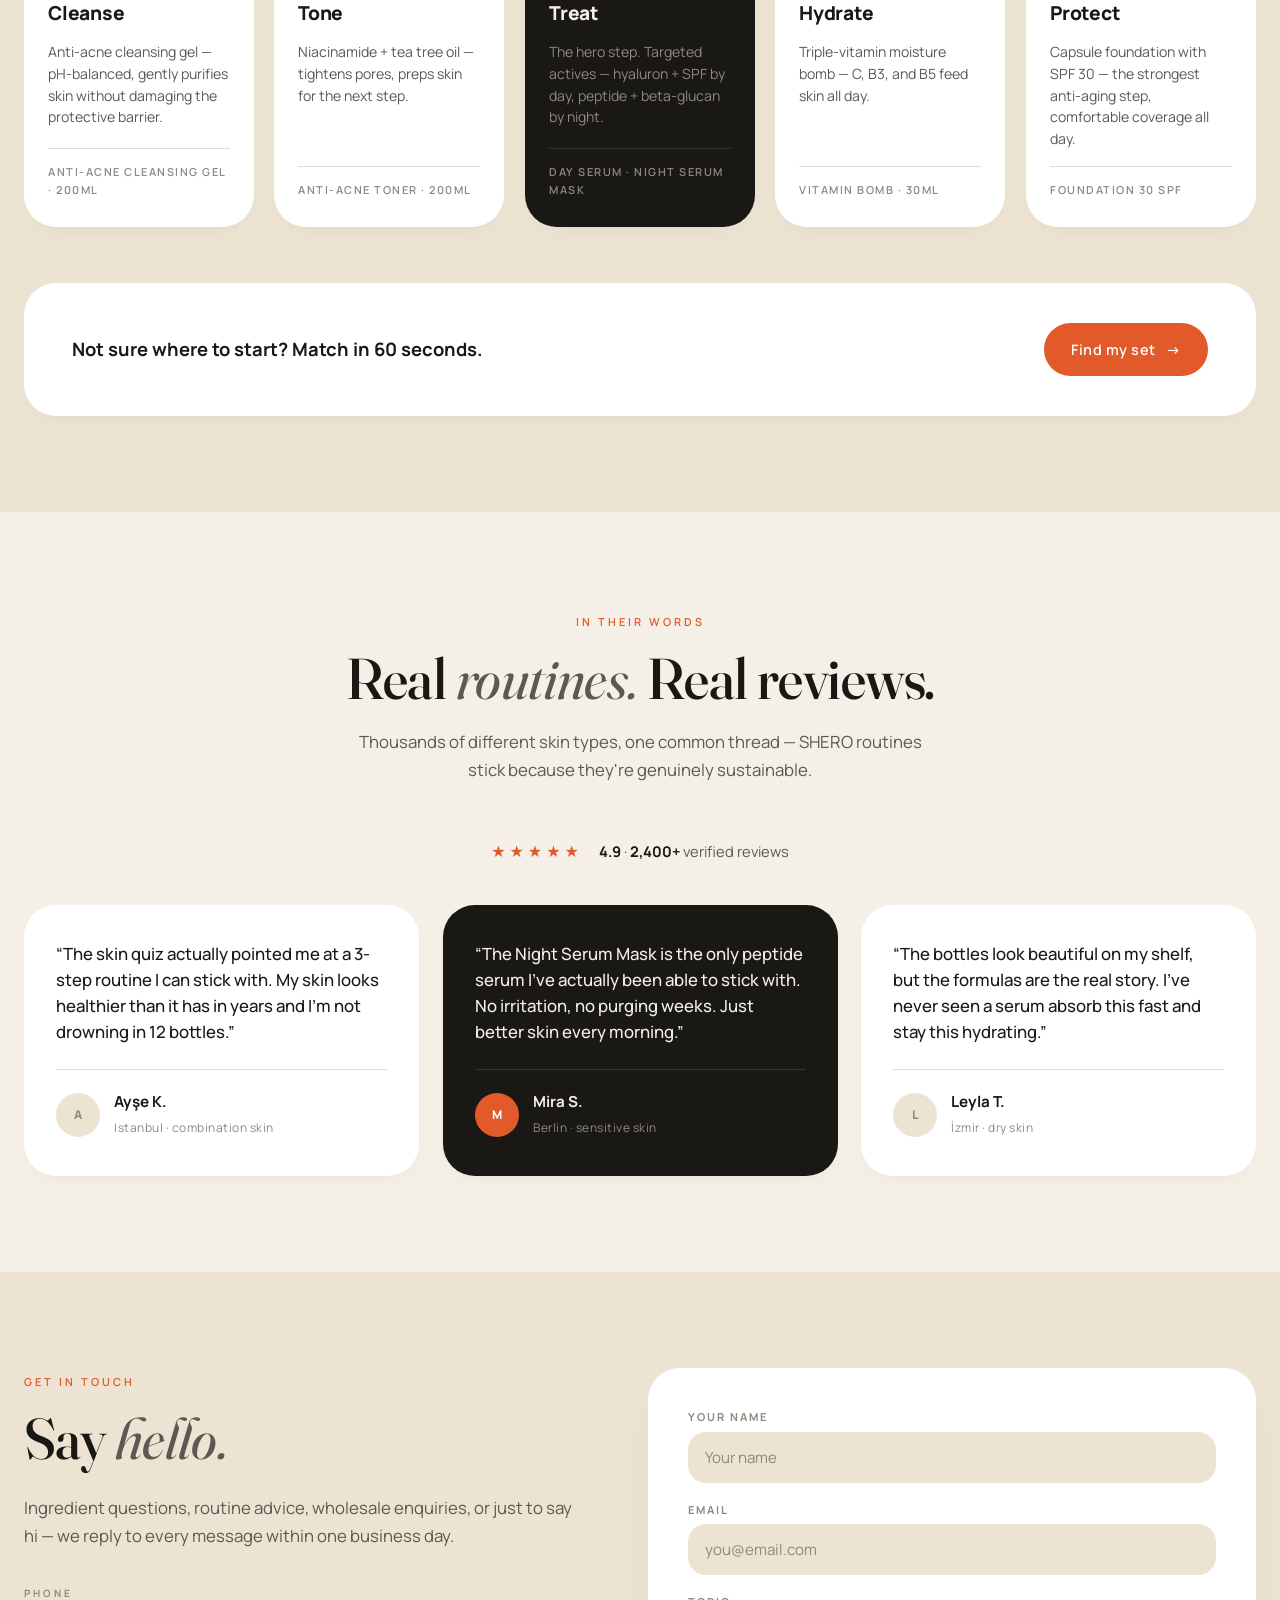
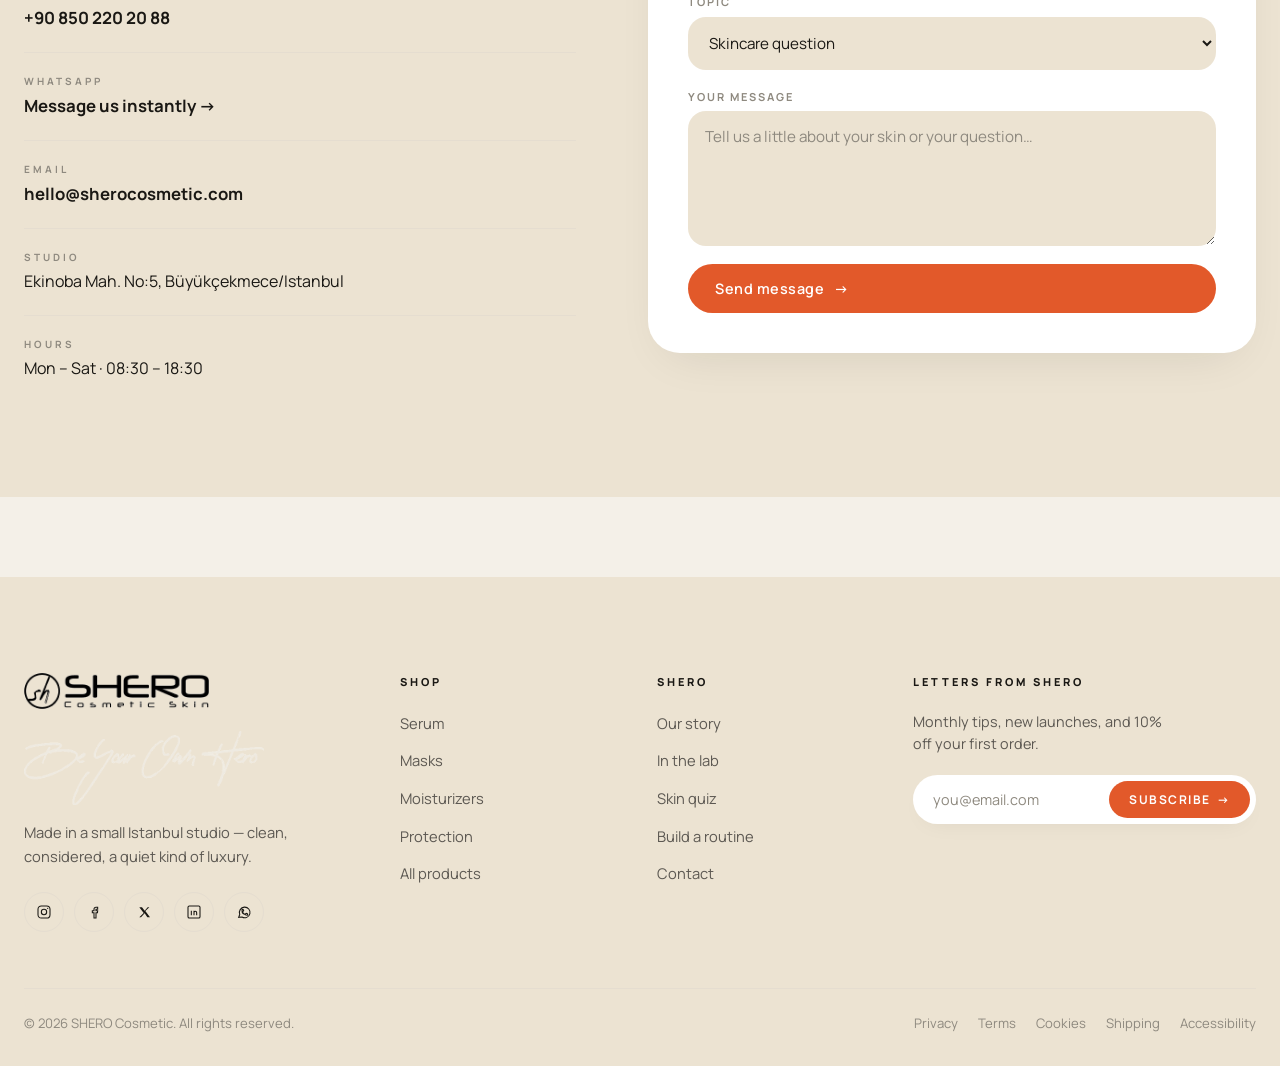
==== commit b4b70def: "Redesign hero (magazine cover) + about (asymmetric photo + quote) Hero — magazine cover (full struct" ====
--- a/en/index.html
+++ b/en/index.html
@@ -147,8 +147,10 @@
   </div>
 </header>
 
-<!-- ============ HERO ============ -->
+<!-- ============ HERO (magazine cover) ============ -->
 <section class="hero" id="hero">
+  <img class="hero__photo" src="../assets/photos/hero-collection.jpg" alt="SHERO skincare collection on a mirror with eucalyptus branches" />
+  <div class="hero__overlay" aria-hidden="true"></div>
   <div class="container">
     <div class="hero__inner">
       <div class="hero__copy">
@@ -166,45 +168,7 @@
           <a class="btn btn--primary" href="#products" data-cta data-cta-campaign="hero" data-cta-content="shop-the-collection">
             Shop the collection <span class="arrow">→</span>
           </a>
-          <button class="btn-play" type="button" aria-label="Watch reviews">
-            <span class="btn-play__circle" aria-hidden="true">
-              <svg viewBox="0 0 24 24" fill="currentColor">
-                <path d="M8 5v14l11-7z"/>
-              </svg>
-            </span>
-            <span>Watch reviews</span>
-          </button>
-        </div>
-      </div>
-
-      <div class="hero__visual">
-        <!-- Featured-product overlay card. Real photo of Day Serum on sand. -->
-        <div class="hero__product">
-          <div class="hero__product__badge" aria-hidden="true">New<br/>Drop</div>
-          <div class="hero__product__image" data-asset="hero-product-cutout">
-            <img src="../assets/photos/hero-product-gunduz.jpg" alt="Day Serum bottle on sand with seashells" />
-          </div>
-          <div class="hero__product__caption">Day Serum · 30ml</div>
-        </div>
-
-        <!-- Main hero image — 5 product collection on mirror with eucalyptus. -->
-        <div class="hero__image" data-asset="hero-main">
-          <img src="../assets/photos/hero-collection.jpg" alt="SHERO skincare collection on a mirror with eucalyptus branches" />
-        </div>
-      </div>
-
-      <!-- Decoration slot — replace inline SVG with actual PNG cutout when ready. -->
-      <div class="decor decor--bloom-right" aria-hidden="true" data-asset="decor-bloom">
-        <svg viewBox="0 0 120 120" fill="none" xmlns="http://www.w3.org/2000/svg">
-          <g transform="translate(60 60)">
-            <ellipse cx="0" cy="-30" rx="14" ry="22" fill="var(--petal)" opacity="0.85" transform="rotate(0)"/>
-            <ellipse cx="0" cy="-30" rx="14" ry="22" fill="var(--petal)" opacity="0.85" transform="rotate(72)"/>
-            <ellipse cx="0" cy="-30" rx="14" ry="22" fill="var(--petal)" opacity="0.85" transform="rotate(144)"/>
-            <ellipse cx="0" cy="-30" rx="14" ry="22" fill="var(--petal)" opacity="0.85" transform="rotate(216)"/>
-            <ellipse cx="0" cy="-30" rx="14" ry="22" fill="var(--petal)" opacity="0.85" transform="rotate(288)"/>
-            <circle cx="0" cy="0" r="10" fill="var(--bloom)"/>
-          </g>
-        </svg>
+        </div>
       </div>
     </div>
   </div>
@@ -293,10 +257,10 @@
         <div class="about__image" data-asset="about-atelier">
           <img src="../assets/photos/about-atelier.jpg" alt="SHERO Foundation capsules on a wooden disc with dried flowers" />
         </div>
-        <div class="about__quote">
+        <blockquote class="about__quote">
           <p>&ldquo;Foundation in a capsule &mdash; a first for Turkey, and a rarity in the world.&rdquo;</p>
-          <span class="about__quote__cite">Founder &middot; SHERO</span>
-        </div>
+          <cite class="about__quote__cite">Founder &middot; SHERO</cite>
+        </blockquote>
       </div>
     </div>
 
--- a/styles.css
+++ b/styles.css
@@ -1278,20 +1278,46 @@
 
 /* ====================== Hero ====================== */
 
+/* Magazine-cover hero: a single full-bleed product photograph with the
+   headline, lead, and primary CTA overlaid bottom-left on a soft
+   darken-from-bottom gradient. The cream-on-dark treatment is
+   intentionally theme-independent — the cover always reads cinematic. */
 .hero {
   position: relative;
-  padding: 64px 0 80px;
+  min-height: clamp(560px, 86vh, 760px);
+  display: flex;
+  align-items: flex-end;
   overflow: hidden;
+  padding: 0;
+  isolation: isolate;
+}
+.hero__photo {
+  position: absolute;
+  inset: 0;
+  width: 100%;
+  height: 100%;
+  object-fit: cover;
+  object-position: center 40%;
+  z-index: -2;
+}
+.hero__overlay {
+  position: absolute;
+  inset: 0;
+  background:
+    linear-gradient(to bottom,
+      rgba(26, 24, 20, 0.18) 0%,
+      rgba(26, 24, 20, 0.00) 32%,
+      rgba(26, 24, 20, 0.42) 72%,
+      rgba(26, 24, 20, 0.78) 100%);
+  z-index: -1;
+  pointer-events: none;
 }
 .hero__inner {
-  display: grid;
-  grid-template-columns: 1.05fr 1fr;
-  gap: 56px;
-  align-items: center;
   position: relative;
-  z-index: 2;
-}
-.hero__copy { max-width: 600px; }
+  width: 100%;
+  padding: 140px 0 96px;
+}
+.hero__copy { max-width: 620px; }
 
 .hero__eyebrow {
   display: inline-flex;
@@ -1301,7 +1327,7 @@
   font-weight: 600;
   letter-spacing: 3px;
   text-transform: uppercase;
-  color: var(--ink-soft);
+  color: rgba(244, 240, 232, 0.88);
   margin-bottom: 28px;
 }
 .hero__eyebrow::before {
@@ -1320,19 +1346,20 @@
   letter-spacing: -0.015em;
   font-variation-settings: 'opsz' 144;
   margin: 0 0 28px;
-  color: var(--ink);
+  color: #FAF6EE;
+  text-shadow: 0 1px 24px rgba(0, 0, 0, 0.22);
 }
 .hero__title em {
   font-style: italic;
   font-weight: 400;
-  color: var(--ink-soft);
+  color: rgba(250, 246, 238, 0.74);
   font-variation-settings: 'opsz' 144;
 }
 
 .hero__lead {
   font-size: 1.05rem;
   line-height: 1.65;
-  color: var(--ink-soft);
+  color: rgba(250, 246, 238, 0.9);
   margin: 0 0 36px;
   max-width: 52ch;
 }
@@ -1342,92 +1369,6 @@
   align-items: center;
   gap: 24px;
   flex-wrap: wrap;
-}
-
-/* Visual side — large image card + optional overlay product card */
-.hero__visual {
-  position: relative;
-  aspect-ratio: 4 / 5;
-  min-height: 480px;
-}
-.hero__image {
-  position: absolute;
-  inset: 0;
-  border-radius: var(--radius-lg);
-  background: var(--bg-sand);
-  overflow: hidden;
-  display: grid;
-  place-items: center;
-  color: var(--ink-mute);
-}
-.hero__image img { width: 100%; height: 100%; object-fit: cover; }
-
-/* Overlay product card — sits at top-left of the hero image, tilted */
-.hero__product {
-  position: absolute;
-  top: -8px;
-  left: -56px;
-  width: 220px;
-  height: 280px;
-  background: var(--bg-card);
-  border-radius: var(--radius);
-  box-shadow: var(--shadow);
-  padding: 16px;
-  display: flex;
-  flex-direction: column;
-  align-items: center;
-  justify-content: space-between;
-  transform: rotate(-6deg);
-  z-index: 3;
-}
-.hero__product__badge {
-  position: absolute;
-  top: -22px;
-  right: 20px;
-  width: 56px;
-  height: 56px;
-  border-radius: 50%;
-  background: var(--accent);
-  color: var(--accent-ink);
-  display: grid;
-  place-items: center;
-  font-size: 9px;
-  font-weight: 700;
-  letter-spacing: 1px;
-  text-transform: uppercase;
-  text-align: center;
-  line-height: 1.05;
-  padding: 6px;
-  box-shadow: var(--shadow-soft);
-}
-.hero__product__image {
-  flex: 1;
-  width: 100%;
-  background: var(--bg-sand);
-  border-radius: var(--radius-sm);
-  display: grid;
-  place-items: center;
-  color: var(--ink-mute);
-  font-size: 11px;
-  letter-spacing: 1.5px;
-  text-transform: uppercase;
-}
-.hero__product__caption {
-  margin-top: 12px;
-  font-size: 11px;
-  font-weight: 600;
-  letter-spacing: 1.5px;
-  text-transform: uppercase;
-  color: var(--ink);
-}
-
-/* Hero decorations */
-.hero .decor--bloom-right {
-  bottom: 40px;
-  right: -24px;
-  width: 120px;
-  height: 120px;
-  transform: rotate(18deg);
 }
 
 /* ====================== Trust row (sits below hero) ====================== */
@@ -1492,14 +1433,18 @@
   position: relative;
   padding: 120px 0 96px;
 }
+/* Asymmetric grid: copy is the narrow column (40%); the atelier photo +
+   floating pull-quote is the dominant column (60%). The quote becomes
+   the visual anchor — Fraunces italic at editorial display size, no
+   longer the small card it used to be. */
 .about__grid {
   display: grid;
-  grid-template-columns: 1fr 1fr;
-  gap: 72px;
-  align-items: center;
-  margin-bottom: 80px;
-}
-.about__copy { max-width: 520px; }
+  grid-template-columns: 1fr 1.35fr;
+  gap: 88px;
+  align-items: center;
+  margin-bottom: 96px;
+}
+.about__copy { max-width: 460px; }
 .about__copy .section-title { margin-bottom: 24px; }
 .about__copy .lead { margin-bottom: 32px; }
 
@@ -1508,7 +1453,7 @@
 }
 .about__image {
   width: 100%;
-  aspect-ratio: 4 / 5;
+  aspect-ratio: 5 / 6;
   background: var(--bg-sand);
   border-radius: var(--radius-lg);
   display: grid;
@@ -1523,23 +1468,29 @@
 
 .about__quote {
   position: absolute;
-  bottom: -32px;
-  right: -32px;
-  width: 280px;
-  padding: 24px 28px;
+  bottom: -44px;
+  right: -40px;
+  width: 360px;
+  margin: 0;
+  padding: 32px 36px 28px;
   background: var(--bg-card);
   border-radius: var(--radius);
   box-shadow: var(--shadow);
 }
 .about__quote p {
-  font-family: var(--font-heading);
-  font-weight: 600;
-  font-size: 1rem;
-  line-height: 1.45;
-  margin: 0 0 12px;
+  font-family: var(--font-display);
+  font-weight: 400;
+  font-style: italic;
+  font-variation-settings: 'opsz' 96;
+  font-size: 1.4rem;
+  line-height: 1.3;
+  letter-spacing: -0.005em;
+  margin: 0 0 16px;
   color: var(--ink);
 }
 .about__quote__cite {
+  display: block;
+  font-style: normal;
   font-size: 11px;
   font-weight: 600;
   letter-spacing: 2px;
@@ -2213,12 +2164,9 @@
   .site-header { top: 12px; }
   .site-header__inner { padding: 10px 18px; gap: 12px; }
 
-  .hero { padding: 40px 0 64px; }
-  .hero__inner { grid-template-columns: 1fr; gap: 48px; }
+  .hero { min-height: clamp(520px, 78vh, 640px); }
+  .hero__inner { padding: 96px 0 64px; }
   .hero__copy { max-width: none; }
-  .hero__visual { min-height: 400px; }
-  .hero__product { left: -16px; top: -16px; width: 160px; height: 220px; }
-  .hero__product__badge { width: 48px; height: 48px; font-size: 8px; }
   .hero__actions { gap: 18px; }
 
   .trust-row {
@@ -2235,7 +2183,13 @@
 
   .about { padding: 64px 0; }
   .about__grid { grid-template-columns: 1fr; gap: 48px; margin-bottom: 56px; }
-  .about__quote { position: static; width: 100%; margin-top: 24px; }
+  .about__quote {
+    position: static;
+    width: 100%;
+    margin-top: 24px;
+    padding: 24px 28px;
+  }
+  .about__quote p { font-size: 1.2rem; }
   .about__stats { grid-template-columns: 1fr 1fr; gap: 32px 24px; padding-top: 40px; }
   .about__values { grid-template-columns: 1fr; gap: 18px; margin-top: 40px; }
   .value-card { padding: 28px 26px; }
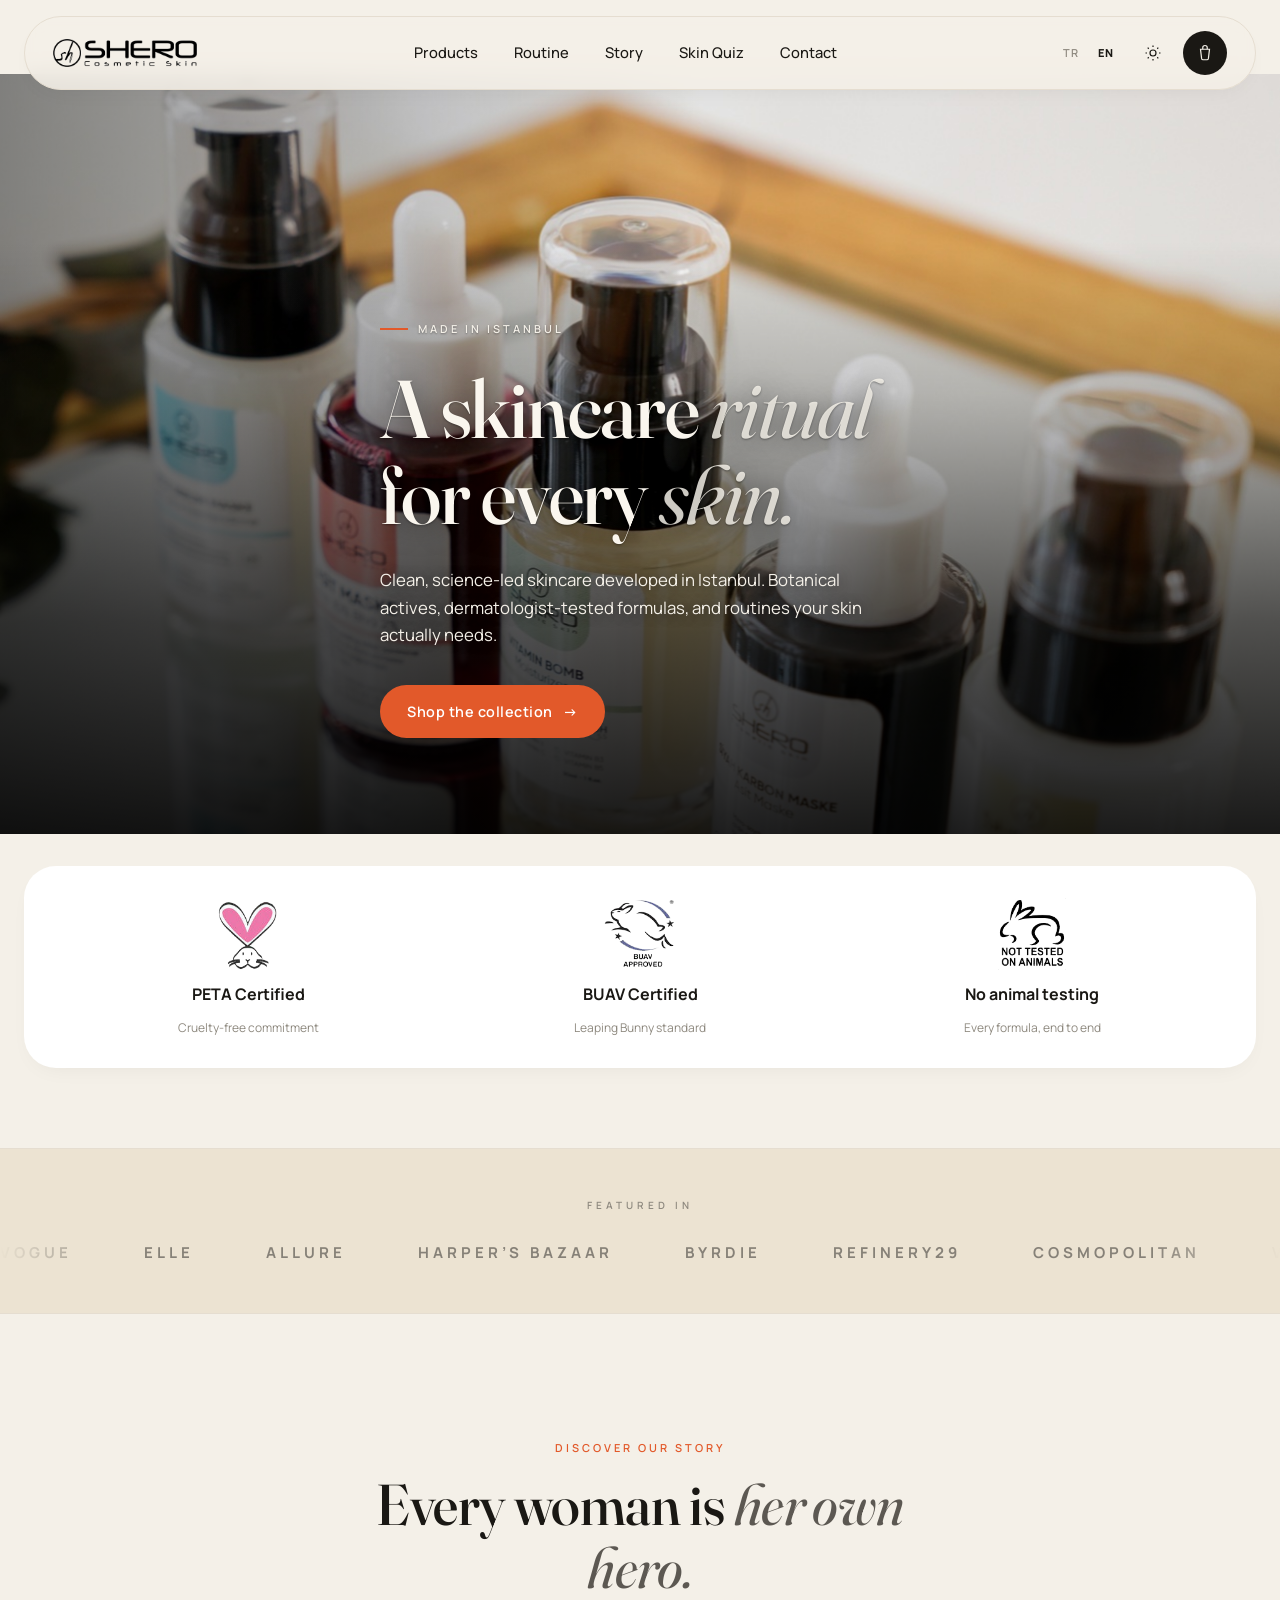
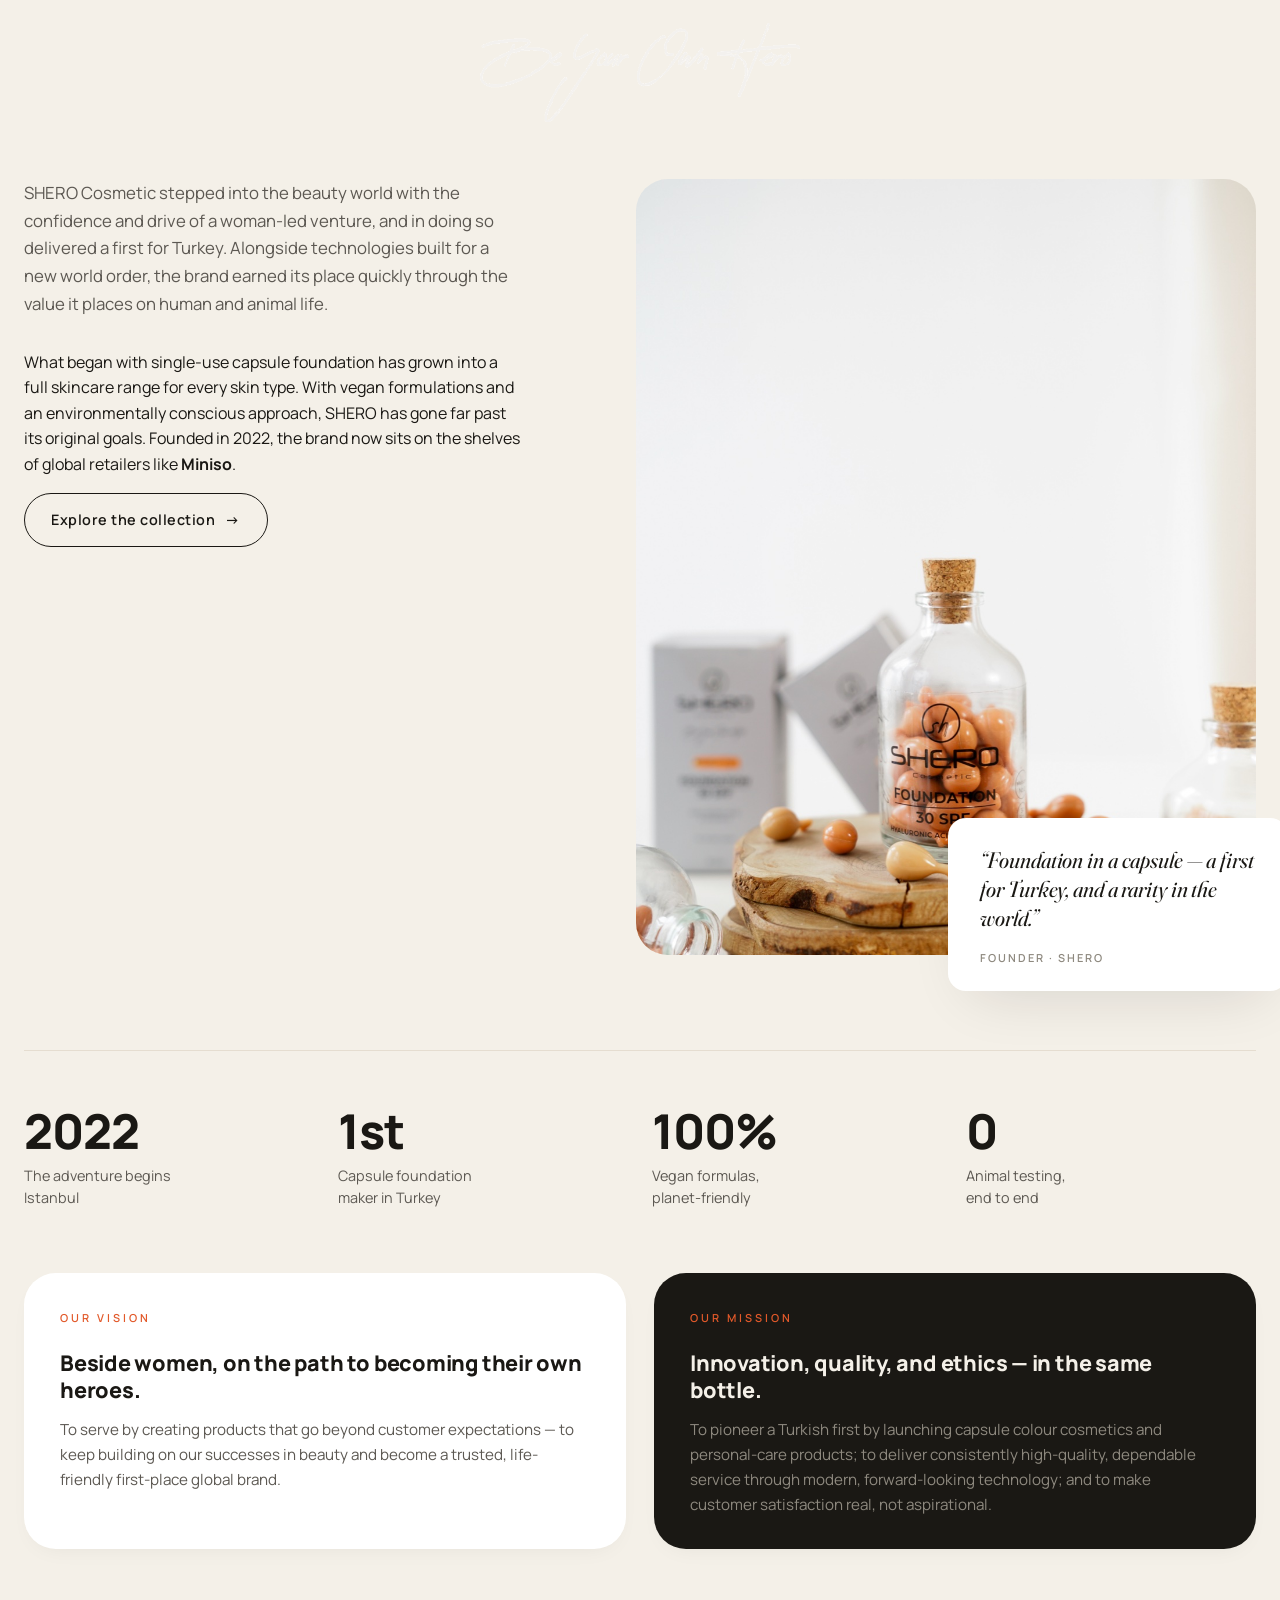
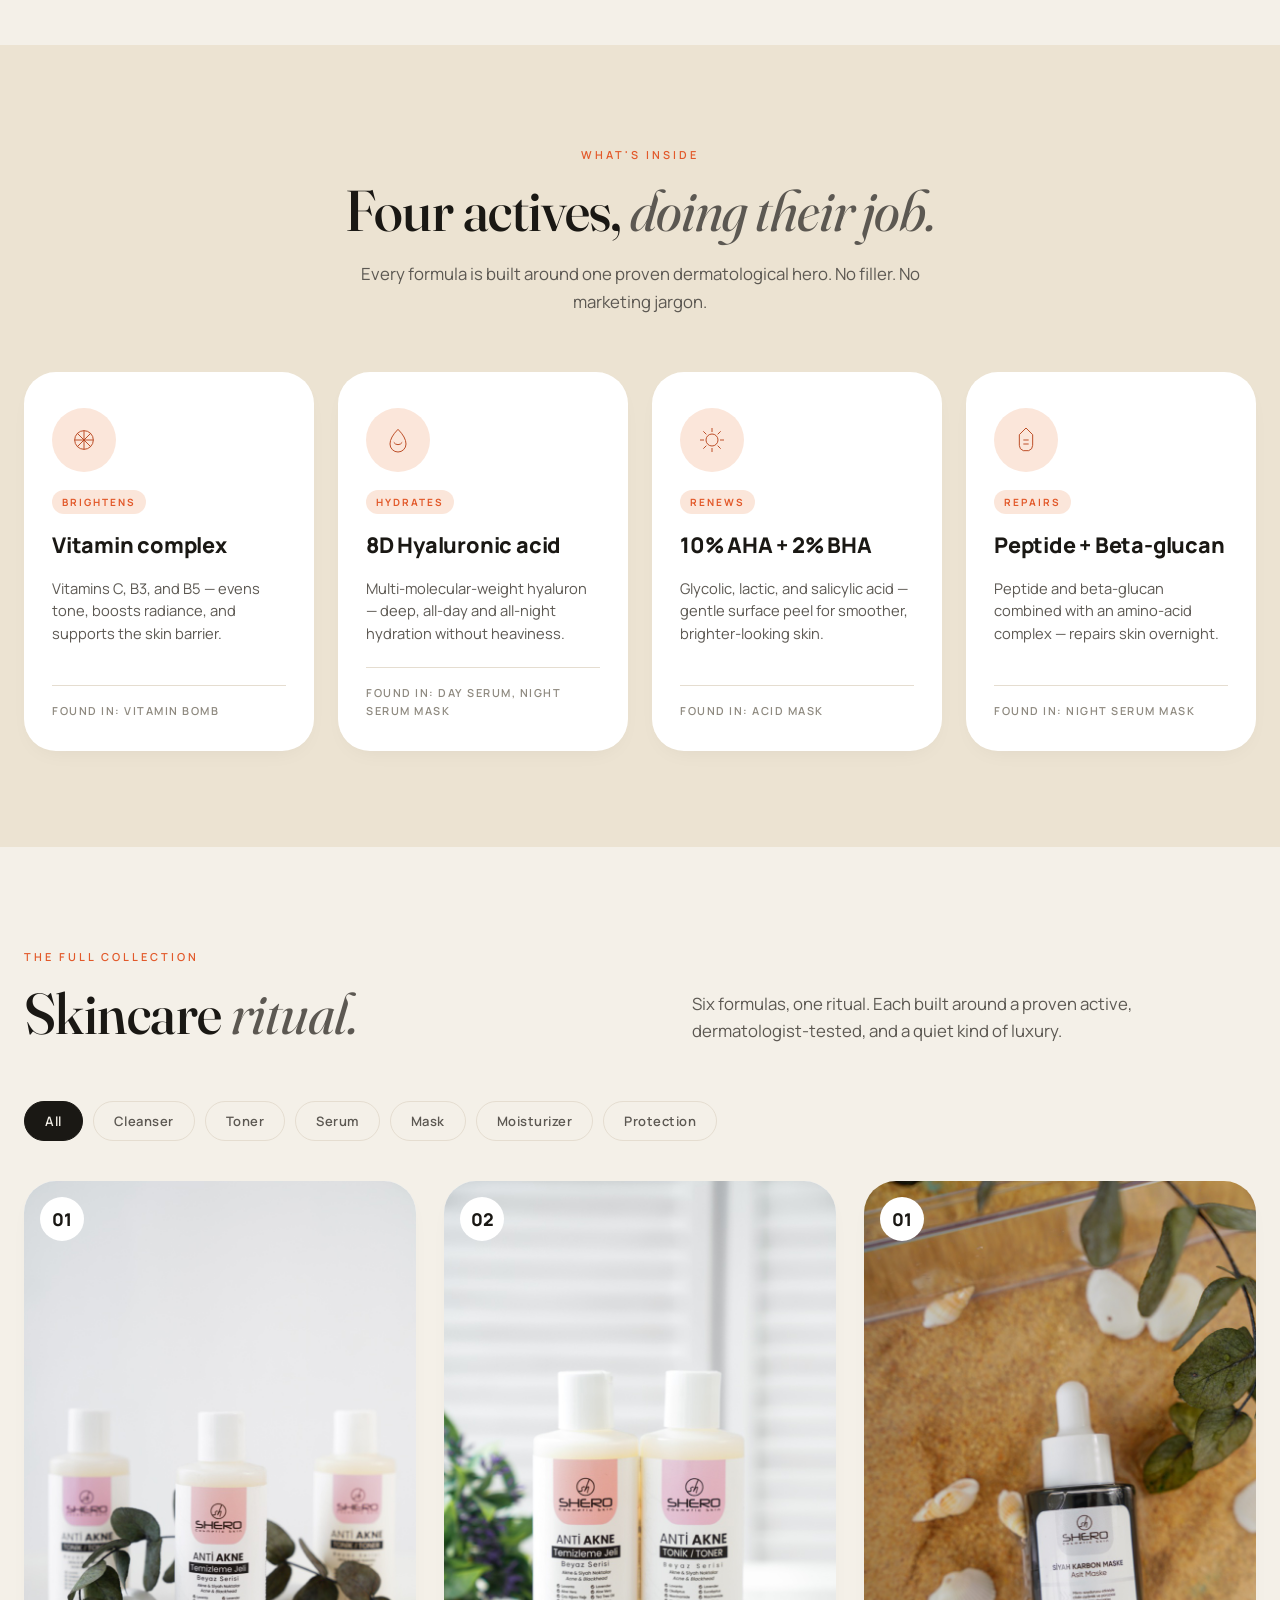
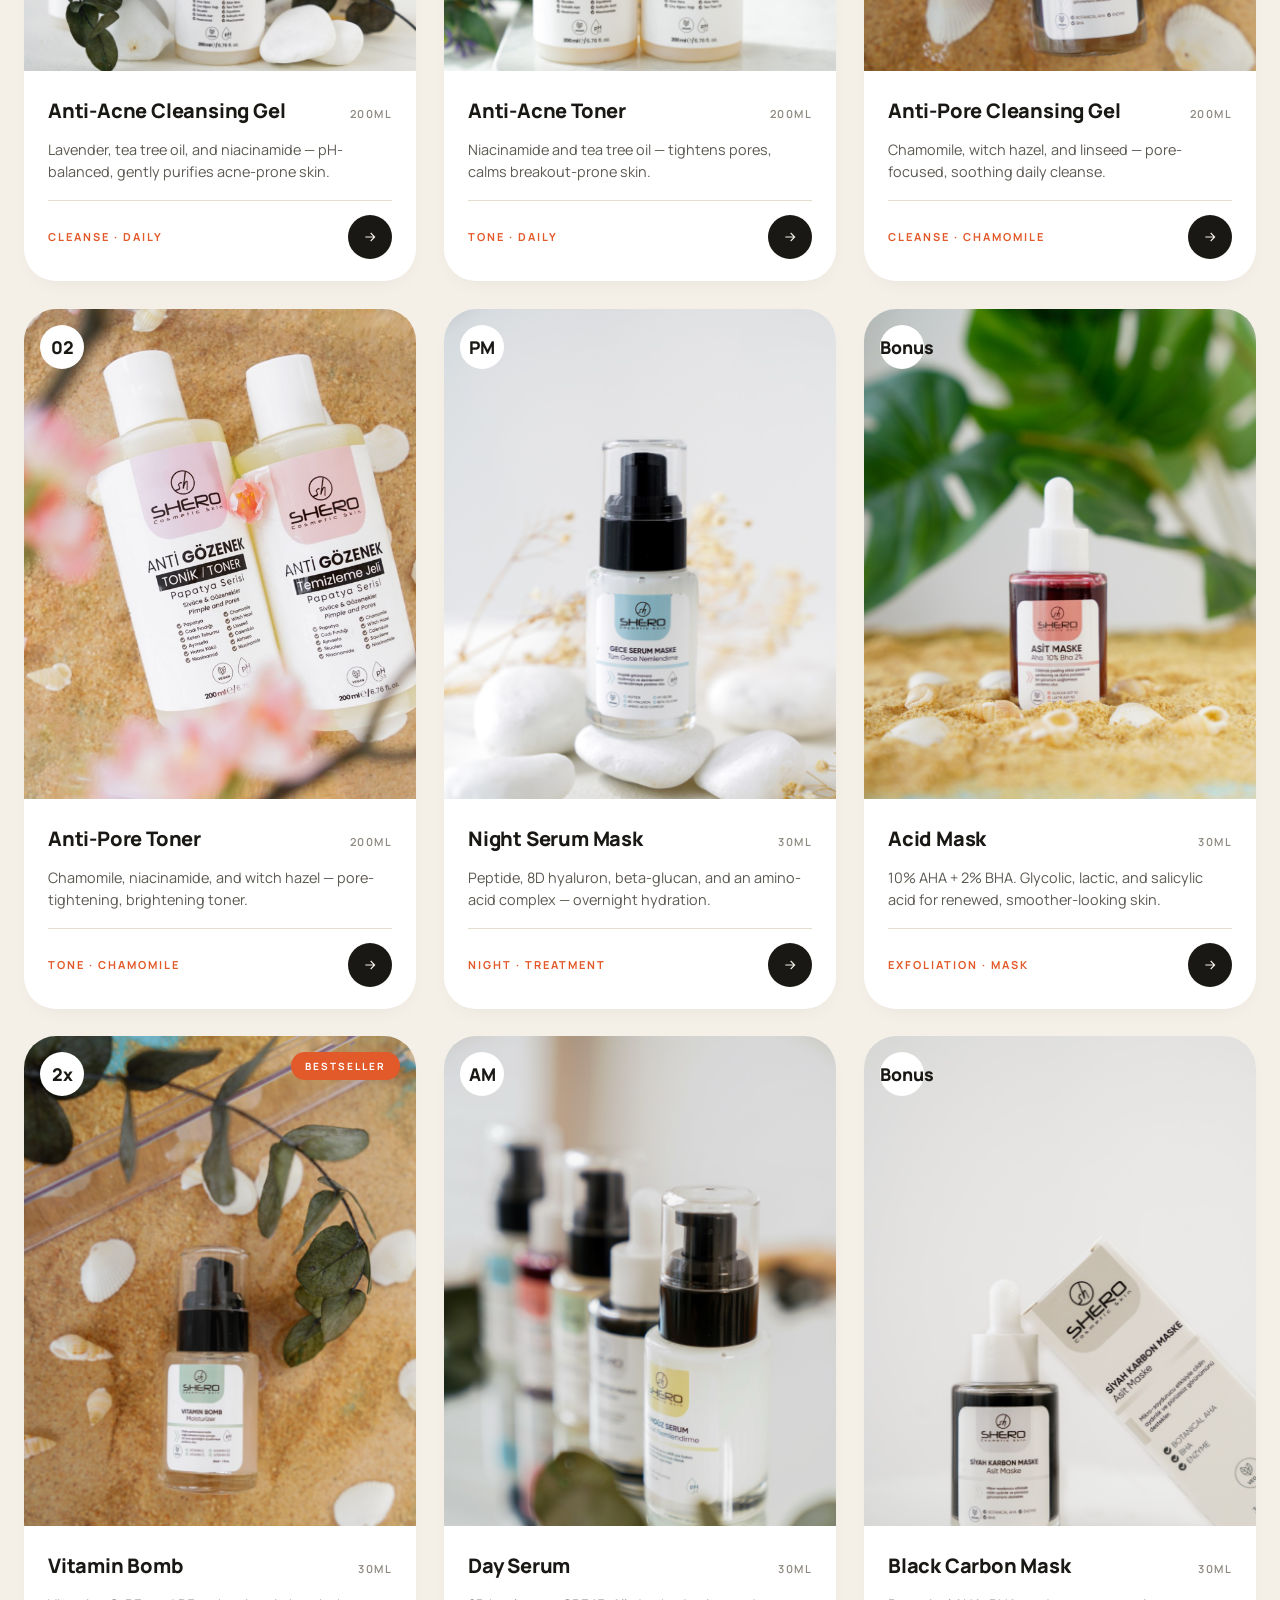
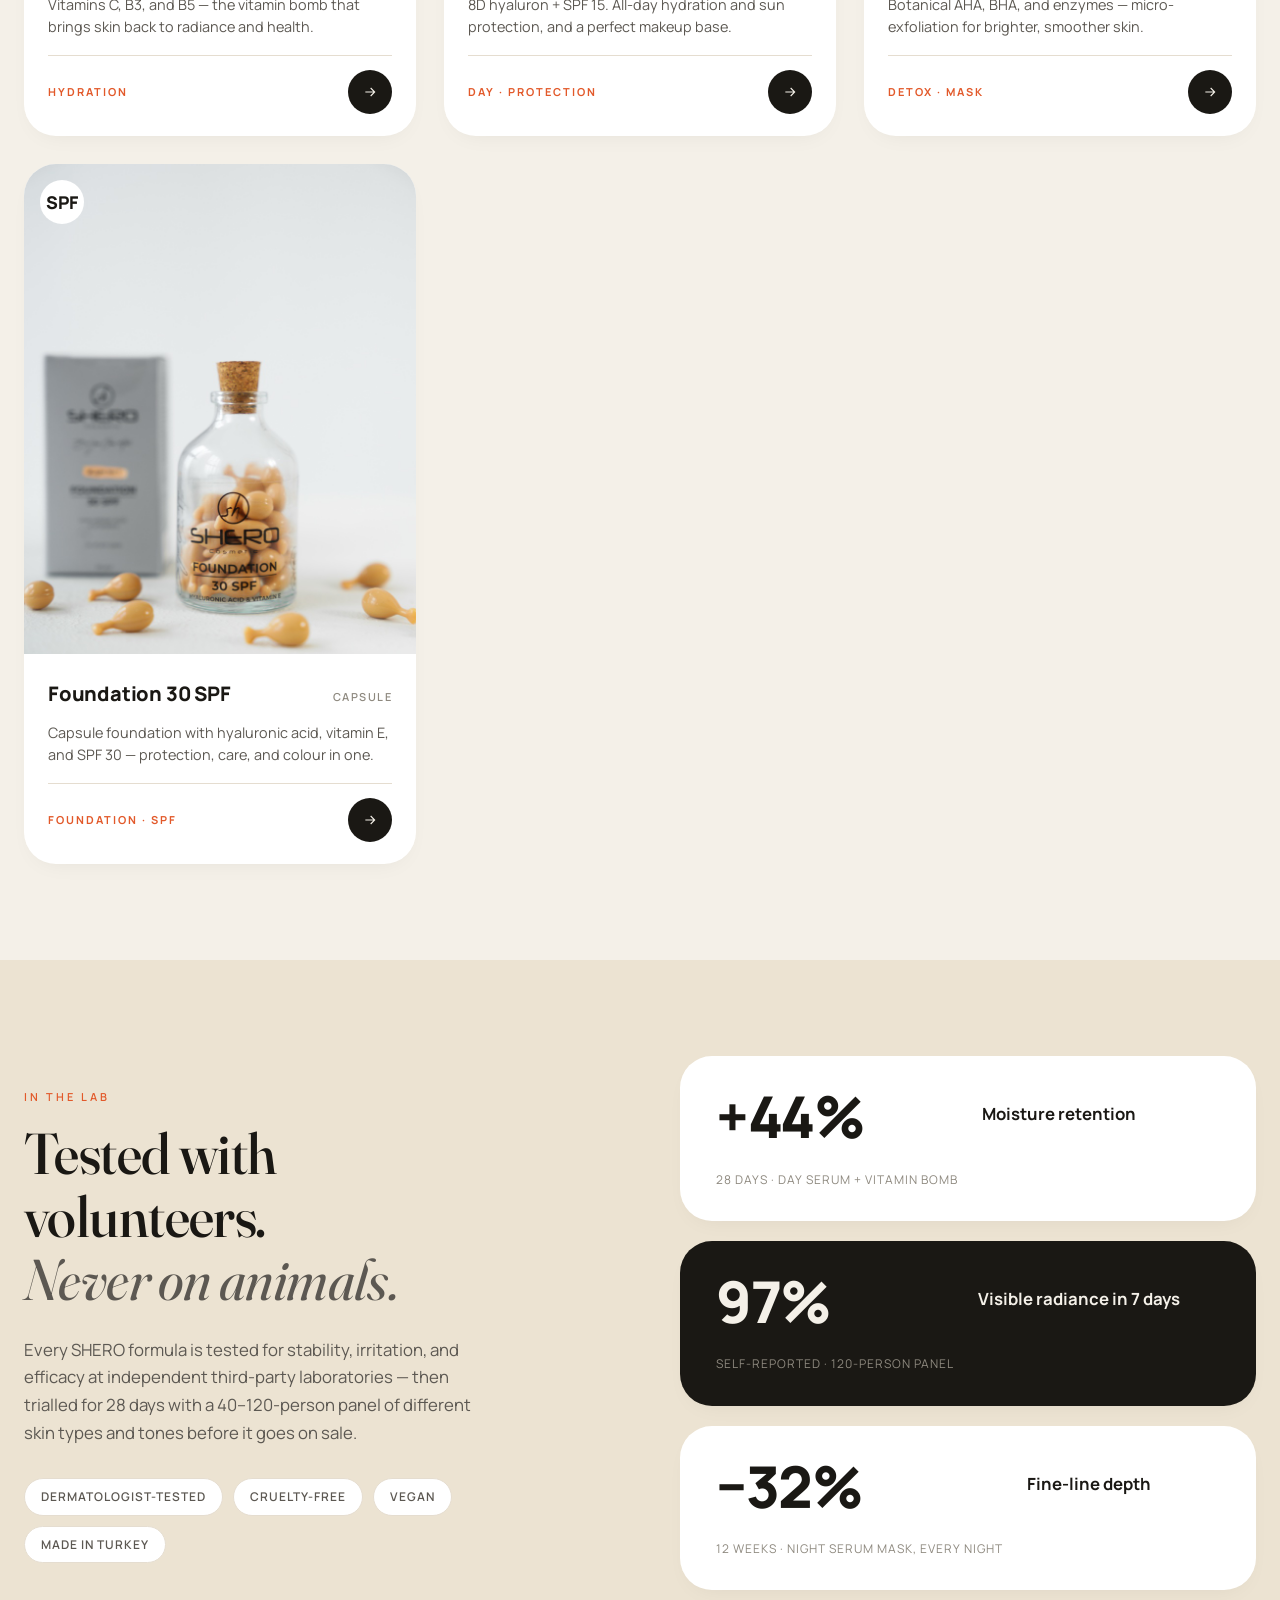
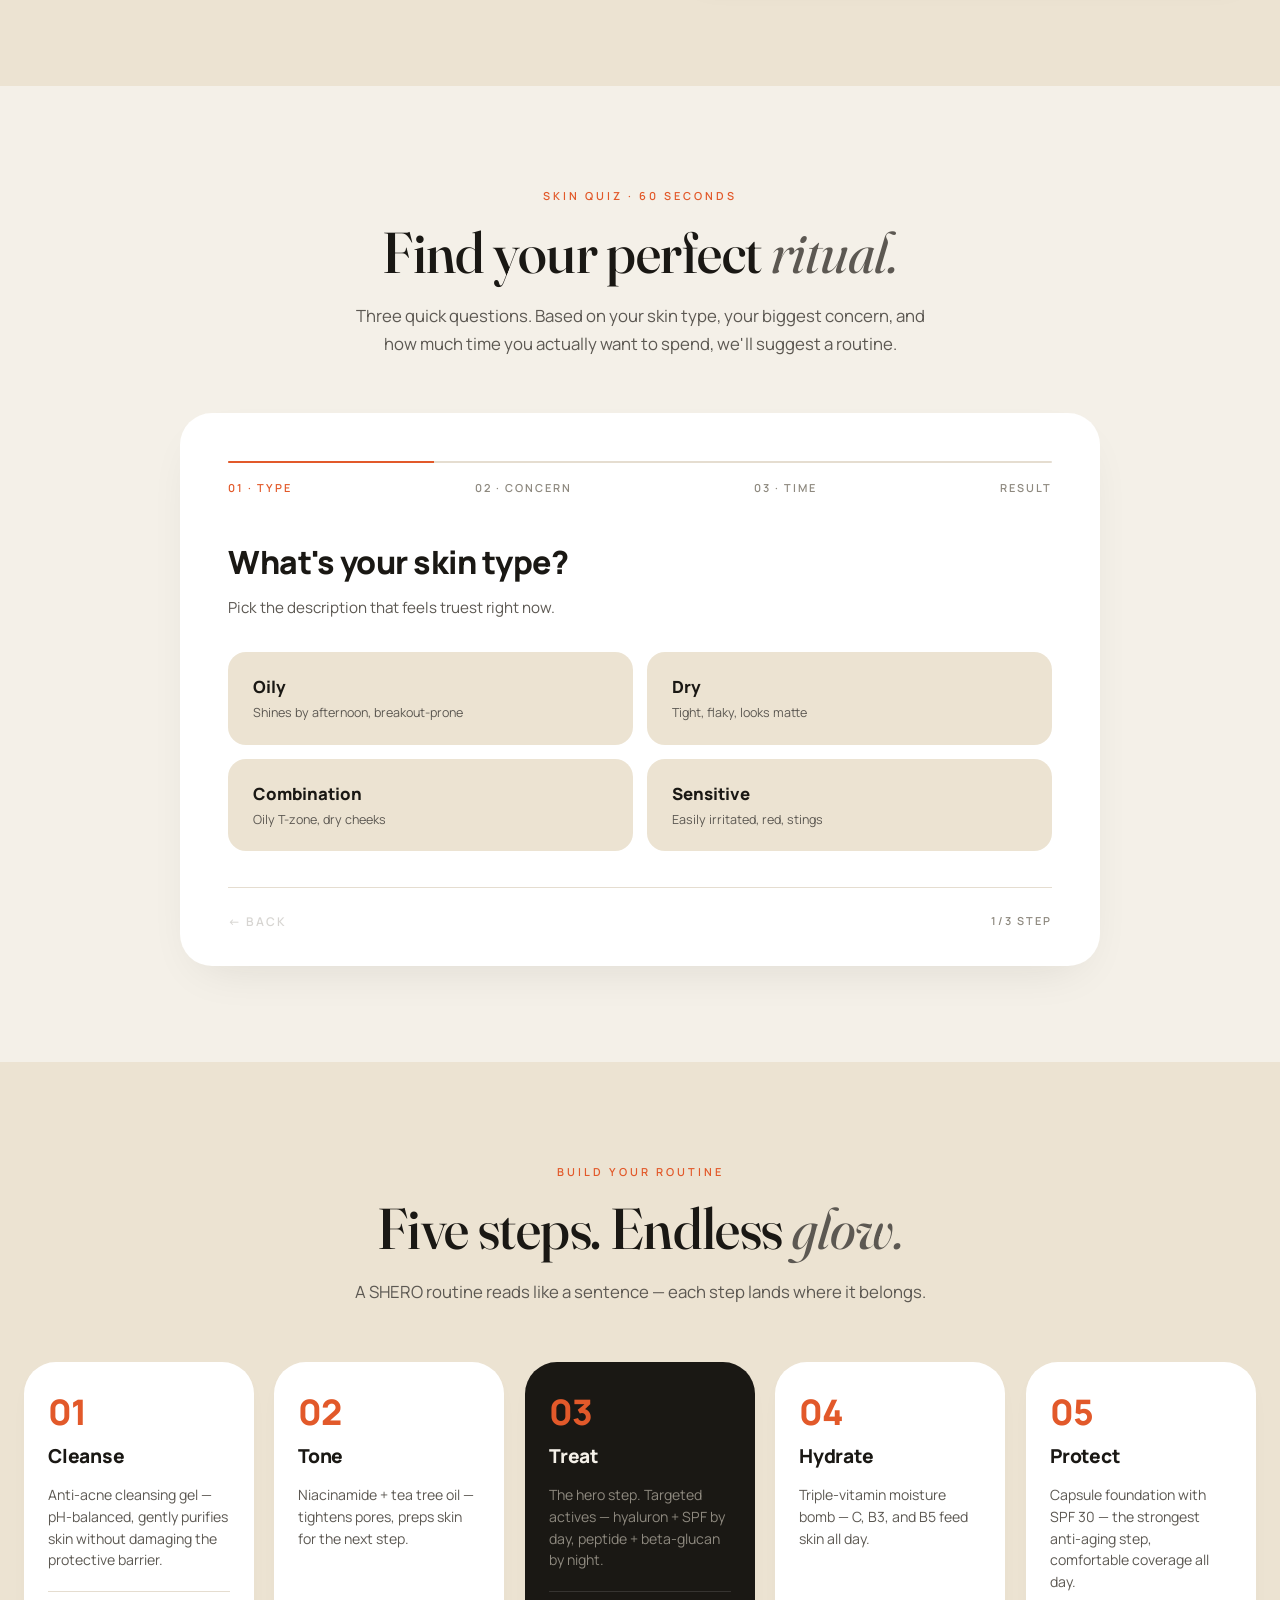
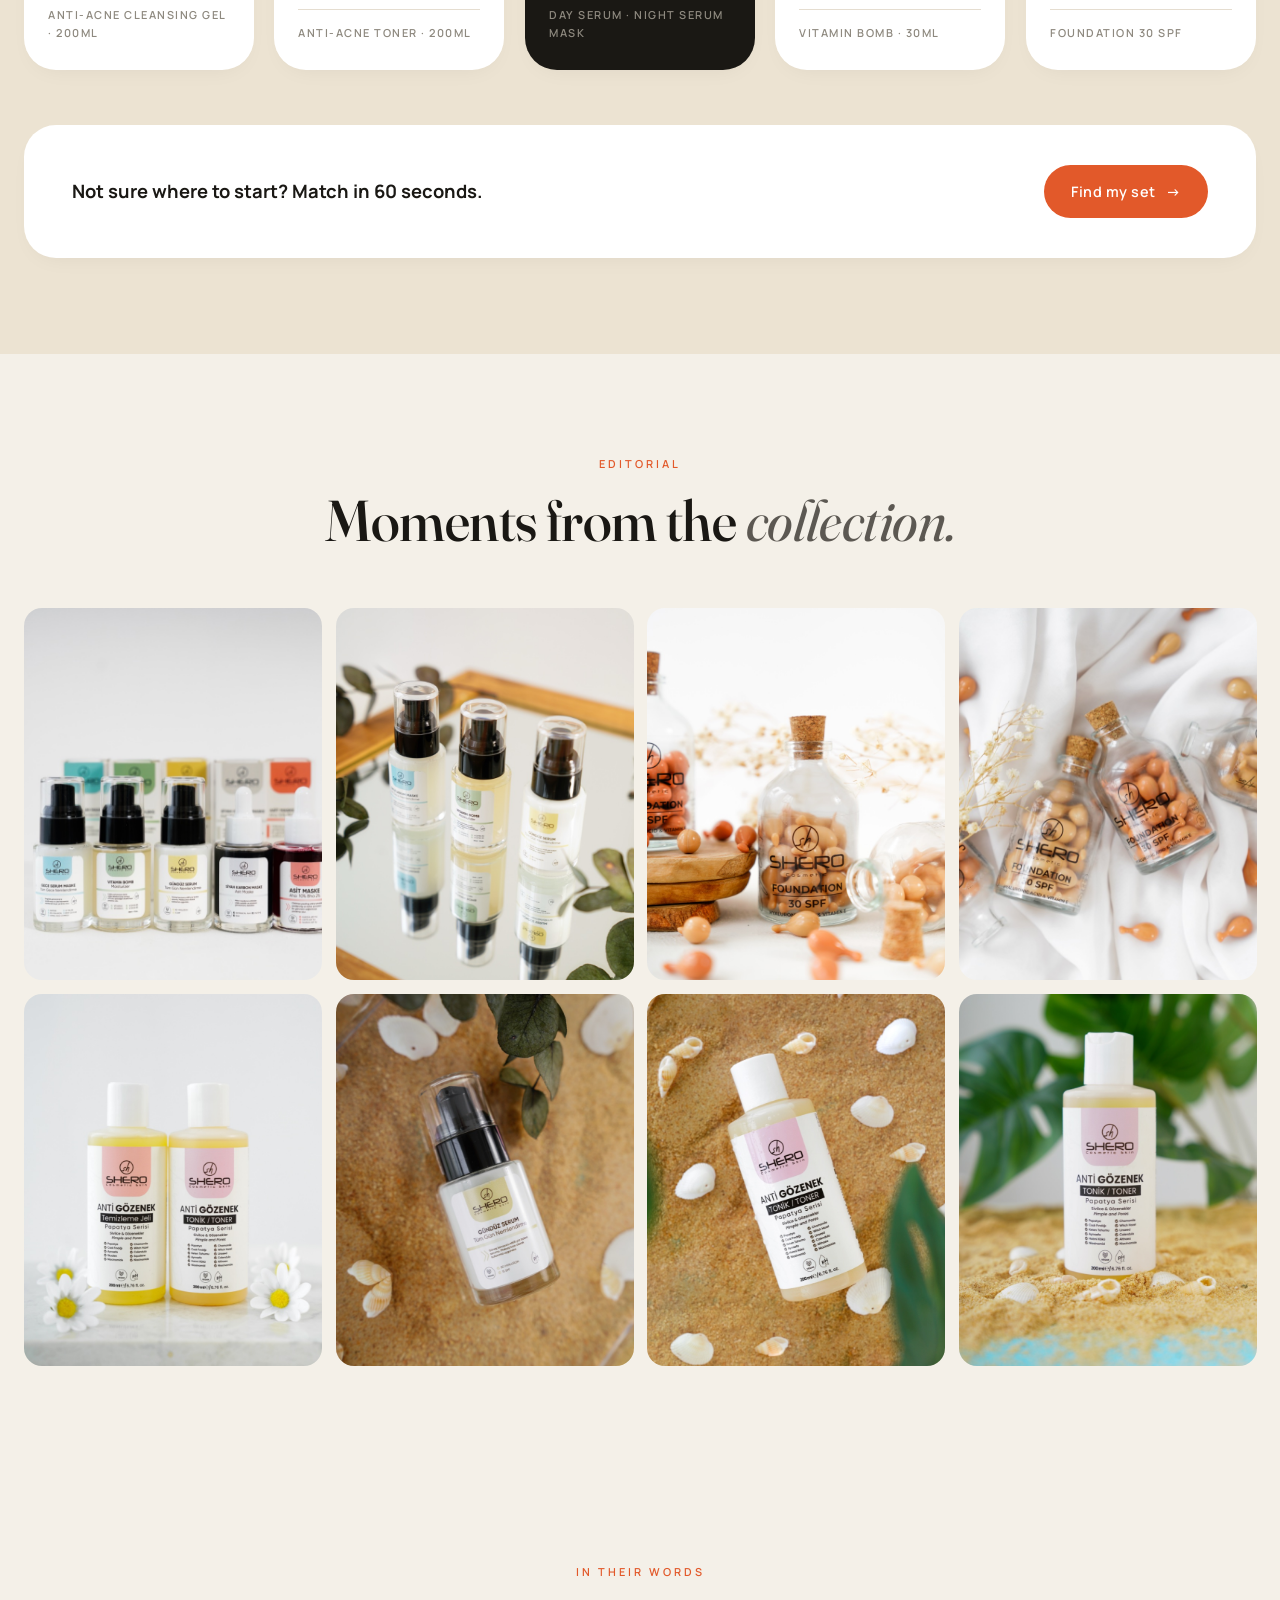
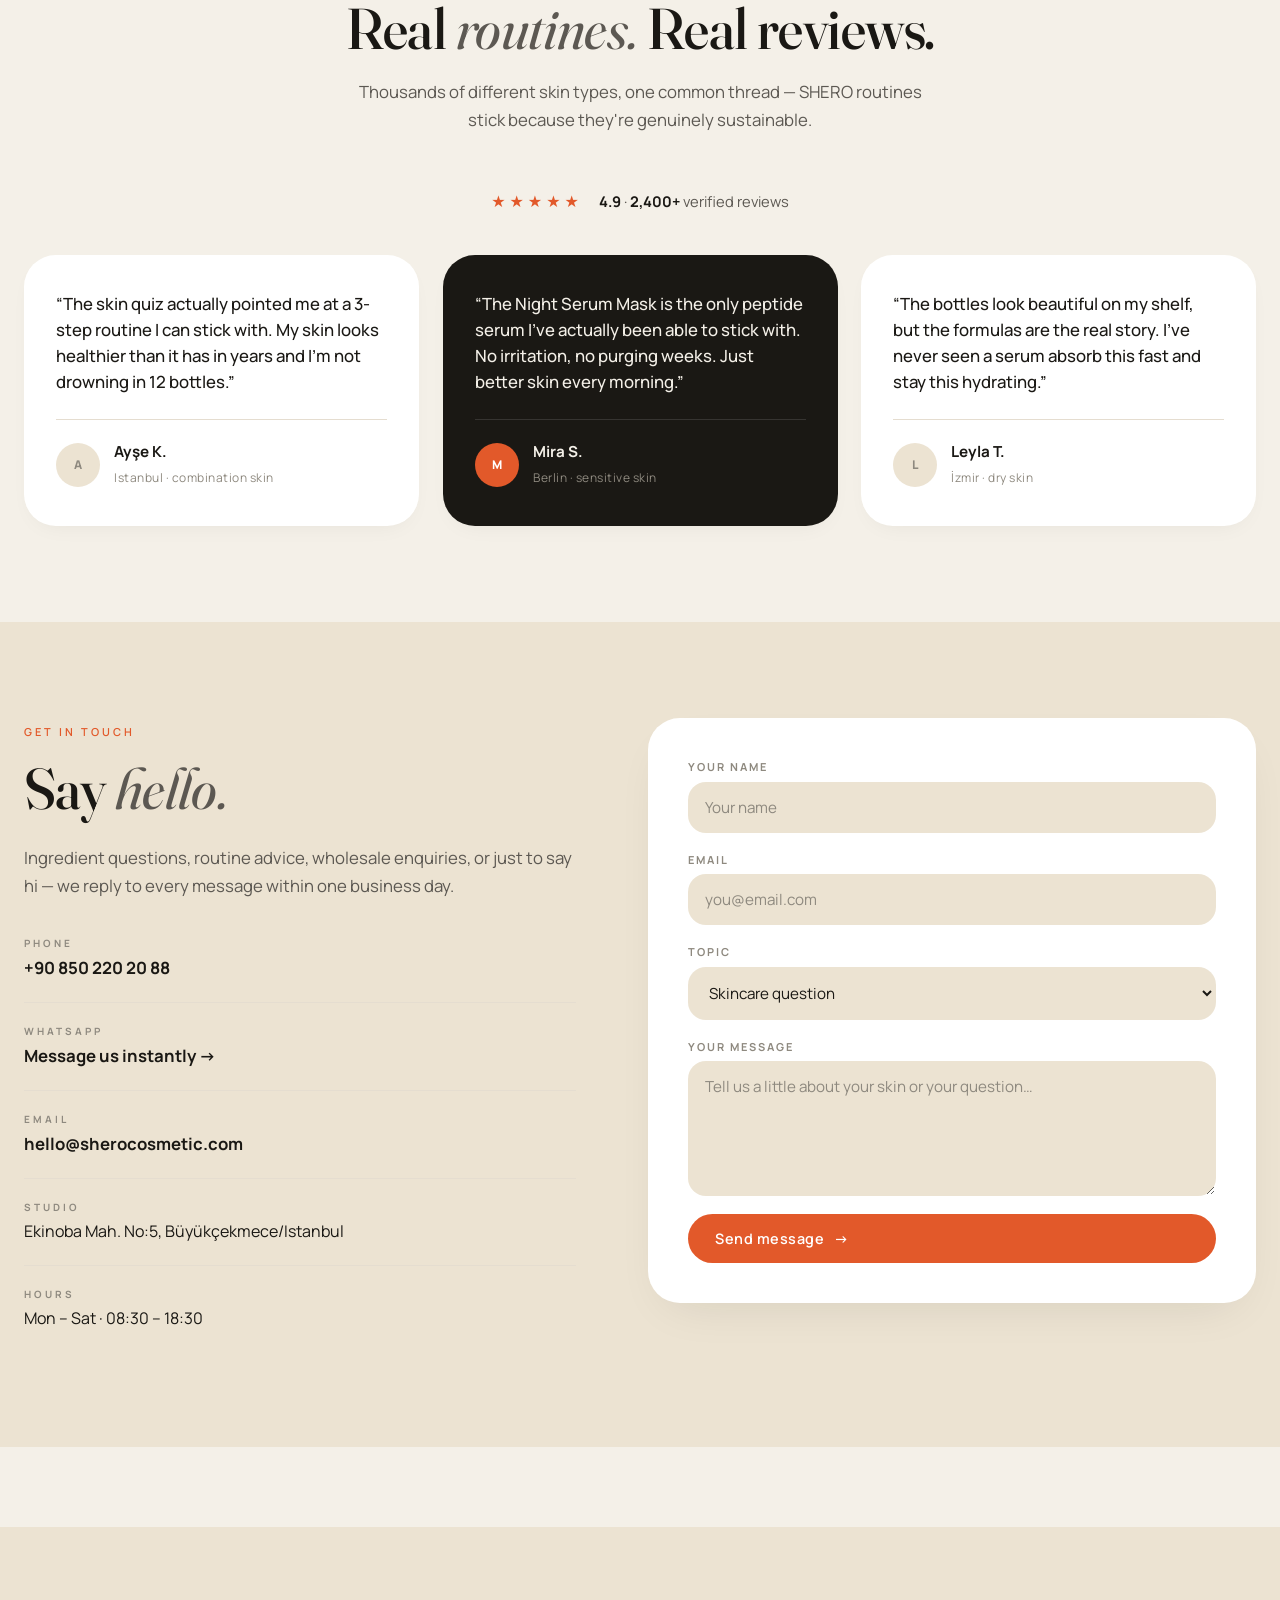
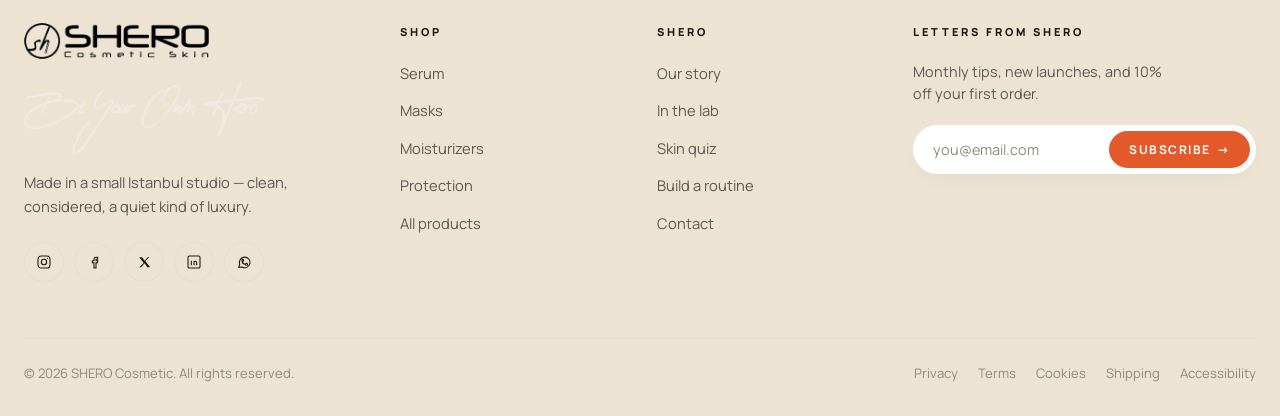
==== commit b59ee25c: "Photo refresh + expand product grid (6→10) + editorial gallery Owner shipped 173 new product photogr" ====
--- a/en/index.html
+++ b/en/index.html
@@ -376,6 +376,8 @@
 
     <div class="products__filters" role="tablist" aria-label="Product categories">
       <button class="chip is-active" data-filter="all" role="tab" aria-selected="true">All</button>
+      <button class="chip" data-filter="temizleme" role="tab" aria-selected="false">Cleanser</button>
+      <button class="chip" data-filter="tonik" role="tab" aria-selected="false">Toner</button>
       <button class="chip" data-filter="serum" role="tab" aria-selected="false">Serum</button>
       <button class="chip" data-filter="maske" role="tab" aria-selected="false">Mask</button>
       <button class="chip" data-filter="nemlendirici" role="tab" aria-selected="false">Moisturizer</button>
@@ -383,10 +385,90 @@
     </div>
 
     <div class="products__grid">
+      <article class="product-card" data-category="temizleme" data-reveal>
+        <div class="product-card__image" data-asset="product-anti-akne-temizleme">
+          <span class="product-card__step">01</span>
+          <img src="../assets/photos/product-anti-akne-temizleme.jpg" alt="Anti-Acne Cleansing Gel — White Series bottles with eucalyptus" />
+        </div>
+        <div class="product-card__body">
+          <div class="product-card__head">
+            <h3>Anti-Acne Cleansing Gel</h3>
+            <span class="product-card__size">200ml</span>
+          </div>
+          <p>Lavender, tea tree oil, and niacinamide &mdash; pH-balanced, gently purifies acne-prone skin.</p>
+          <div class="product-card__foot">
+            <span class="product-card__price">Cleanse &middot; Daily</span>
+            <a href="#" class="product-card__cta" data-cta data-cta-campaign="products" data-cta-content="anti-akne-temizleme" aria-label="Shop Anti-Acne Cleansing Gel">
+              <svg viewBox="0 0 24 24" fill="none" stroke="currentColor" stroke-width="1.6" aria-hidden="true"><path d="M5 12h14M13 6l6 6-6 6"/></svg>
+            </a>
+          </div>
+        </div>
+      </article>
+
+      <article class="product-card" data-category="tonik" data-reveal>
+        <div class="product-card__image" data-asset="product-anti-akne-tonik">
+          <span class="product-card__step">02</span>
+          <img src="../assets/photos/product-anti-akne-tonik.jpg" alt="Anti-Acne Toner and Cleansing Gel duo on marble with lavender" />
+        </div>
+        <div class="product-card__body">
+          <div class="product-card__head">
+            <h3>Anti-Acne Toner</h3>
+            <span class="product-card__size">200ml</span>
+          </div>
+          <p>Niacinamide and tea tree oil &mdash; tightens pores, calms breakout-prone skin.</p>
+          <div class="product-card__foot">
+            <span class="product-card__price">Tone &middot; Daily</span>
+            <a href="#" class="product-card__cta" data-cta data-cta-campaign="products" data-cta-content="anti-akne-tonik" aria-label="Shop Anti-Acne Toner">
+              <svg viewBox="0 0 24 24" fill="none" stroke="currentColor" stroke-width="1.6" aria-hidden="true"><path d="M5 12h14M13 6l6 6-6 6"/></svg>
+            </a>
+          </div>
+        </div>
+      </article>
+
+      <article class="product-card" data-category="temizleme" data-reveal>
+        <div class="product-card__image" data-asset="product-anti-gozenek-temizleme">
+          <span class="product-card__step">01</span>
+          <img src="../assets/photos/product-anti-gozenek-temizleme.jpg" alt="Anti-Pore Cleansing Gel and Toner duo on sand with plum blossoms" />
+        </div>
+        <div class="product-card__body">
+          <div class="product-card__head">
+            <h3>Anti-Pore Cleansing Gel</h3>
+            <span class="product-card__size">200ml</span>
+          </div>
+          <p>Chamomile, witch hazel, and linseed &mdash; pore-focused, soothing daily cleanse.</p>
+          <div class="product-card__foot">
+            <span class="product-card__price">Cleanse &middot; Chamomile</span>
+            <a href="#" class="product-card__cta" data-cta data-cta-campaign="products" data-cta-content="anti-gozenek-temizleme" aria-label="Shop Anti-Pore Cleansing Gel">
+              <svg viewBox="0 0 24 24" fill="none" stroke="currentColor" stroke-width="1.6" aria-hidden="true"><path d="M5 12h14M13 6l6 6-6 6"/></svg>
+            </a>
+          </div>
+        </div>
+      </article>
+
+      <article class="product-card" data-category="tonik" data-reveal>
+        <div class="product-card__image" data-asset="product-anti-gozenek-tonik">
+          <span class="product-card__step">02</span>
+          <img src="../assets/photos/product-anti-gozenek-tonik.jpg" alt="Anti-Pore Toner bottle on water and sandy shore" />
+        </div>
+        <div class="product-card__body">
+          <div class="product-card__head">
+            <h3>Anti-Pore Toner</h3>
+            <span class="product-card__size">200ml</span>
+          </div>
+          <p>Chamomile, niacinamide, and witch hazel &mdash; pore-tightening, brightening toner.</p>
+          <div class="product-card__foot">
+            <span class="product-card__price">Tone &middot; Chamomile</span>
+            <a href="#" class="product-card__cta" data-cta data-cta-campaign="products" data-cta-content="anti-gozenek-tonik" aria-label="Shop Anti-Pore Toner">
+              <svg viewBox="0 0 24 24" fill="none" stroke="currentColor" stroke-width="1.6" aria-hidden="true"><path d="M5 12h14M13 6l6 6-6 6"/></svg>
+            </a>
+          </div>
+        </div>
+      </article>
+
       <article class="product-card" data-category="serum" data-reveal>
         <div class="product-card__image" data-asset="product-gece-serum-maske">
           <span class="product-card__step">PM</span>
-          <img src="../assets/photos/product-gece-serum-maske.jpg" alt="Night Serum Mask bottle and box" />
+          <img src="../assets/photos/product-gece-serum-maske.jpg" alt="Night Serum Mask bottle on white stones with dried flowers" />
         </div>
         <div class="product-card__body">
           <div class="product-card__head">
@@ -406,7 +488,7 @@
       <article class="product-card" data-category="maske" data-reveal>
         <div class="product-card__image" data-asset="product-asit-maske">
           <span class="product-card__step">Bonus</span>
-          <img src="../assets/photos/product-asit-maske.jpg" alt="Acid Mask bottle and box" />
+          <img src="../assets/photos/product-asit-maske.jpg" alt="Acid Mask bottle on sand with monstera leaf" />
         </div>
         <div class="product-card__body">
           <div class="product-card__head">
@@ -427,7 +509,7 @@
         <div class="product-card__image" data-asset="product-vitamin-bomb">
           <span class="product-card__badge">Bestseller</span>
           <span class="product-card__step">2x</span>
-          <img src="../assets/photos/product-vitamin-bomb.jpg" alt="Vitamin Bomb moisturizer bottle on a mirror with eucalyptus" />
+          <img src="../assets/photos/product-vitamin-bomb.jpg" alt="Vitamin Bomb bottle on sand with eucalyptus leaves" />
         </div>
         <div class="product-card__body">
           <div class="product-card__head">
@@ -447,7 +529,7 @@
       <article class="product-card" data-category="serum" data-reveal>
         <div class="product-card__image" data-asset="product-gunduz-serum">
           <span class="product-card__step">AM</span>
-          <img src="../assets/photos/product-gunduz-serum.jpg" alt="Day Serum bottle on sand with seashells" />
+          <img src="../assets/photos/product-gunduz-serum.jpg" alt="Day Serum bottle in front of a row of serums with eucalyptus" />
         </div>
         <div class="product-card__body">
           <div class="product-card__head">
@@ -467,7 +549,7 @@
       <article class="product-card" data-category="maske" data-reveal>
         <div class="product-card__image" data-asset="product-siyah-karbon-maske">
           <span class="product-card__step">Bonus</span>
-          <img src="../assets/photos/product-siyah-karbon-maske.jpg" alt="Black Carbon Mask bottle on sand with seashells" />
+          <img src="../assets/photos/product-siyah-karbon-maske.jpg" alt="Black Carbon Mask bottle and its tilted box, clean studio" />
         </div>
         <div class="product-card__body">
           <div class="product-card__head">
@@ -487,7 +569,7 @@
       <article class="product-card" data-category="koruma" data-reveal>
         <div class="product-card__image" data-asset="product-foundation">
           <span class="product-card__step">SPF</span>
-          <img src="../assets/photos/product-foundation.jpg" alt="SHERO Foundation 30 SPF capsule bottle with cork stopper" />
+          <img src="../assets/photos/product-foundation.jpg" alt="SHERO Foundation 30 SPF capsule bottle with scattered capsules and grey box" />
         </div>
         <div class="product-card__body">
           <div class="product-card__head">
@@ -678,6 +760,42 @@
     <div class="routine__cta">
       <p>Not sure where to start? Match in 60 seconds.</p>
       <a href="#quiz" class="btn btn--primary" data-cta data-cta-campaign="routine" data-cta-content="find-my-set">Find my set <span class="arrow">&rarr;</span></a>
+    </div>
+  </div>
+</section>
+
+<!-- ============ EDITORIAL GALLERY ============ -->
+<section class="section gallery" id="gallery">
+  <div class="container">
+    <div class="section-head gallery__head" data-reveal>
+      <span class="eyebrow">Editorial</span>
+      <h2 class="section-title">Moments from the <em>collection.</em></h2>
+    </div>
+    <div class="gallery__grid">
+      <figure class="gallery__item" data-reveal>
+        <img src="../assets/photos/gallery-1.jpg" alt="Five products lined up on a white studio backdrop with their colourful boxes" loading="lazy" />
+      </figure>
+      <figure class="gallery__item" data-reveal>
+        <img src="../assets/photos/gallery-2.jpg" alt="Three serums reflected in a mirror with eucalyptus and a wooden frame" loading="lazy" />
+      </figure>
+      <figure class="gallery__item" data-reveal>
+        <img src="../assets/photos/gallery-3.jpg" alt="Two Foundation capsule bottles with dried baby's breath" loading="lazy" />
+      </figure>
+      <figure class="gallery__item" data-reveal>
+        <img src="../assets/photos/gallery-4.jpg" alt="Foundation capsules scattered across silk fabric, flat-lay" loading="lazy" />
+      </figure>
+      <figure class="gallery__item" data-reveal>
+        <img src="../assets/photos/gallery-5.jpg" alt="Anti-Pore Cleansing Gel and Toner duo on marble with daisies" loading="lazy" />
+      </figure>
+      <figure class="gallery__item" data-reveal>
+        <img src="../assets/photos/gallery-6.jpg" alt="Day Serum, Vitamin Bomb, and Night Serum Mask on a tri-colour backdrop, editorial flat-lay" loading="lazy" />
+      </figure>
+      <figure class="gallery__item" data-reveal>
+        <img src="../assets/photos/gallery-7.jpg" alt="Black Carbon Mask on sand with eucalyptus and seashells, top-down" loading="lazy" />
+      </figure>
+      <figure class="gallery__item" data-reveal>
+        <img src="../assets/photos/gallery-8.jpg" alt="Anti-Pore Toner bottle with a monstera leaf and sandy shore" loading="lazy" />
+      </figure>
     </div>
   </div>
 </section>
@@ -919,12 +1037,16 @@
 <script type="application/json" id="shero-products">
 {
   "products": [
-    { "id": "gece-serum-maske",   "name": "Night Serum Mask",   "size": "30ml",    "step": "PM",    "stepLabel": "NIGHT · TREATMENT",   "category": "serum",        "hero": "Peptide, 8D hyaluron, beta-glucan, and an amino-acid complex — overnight hydration." },
-    { "id": "asit-maske",         "name": "Acid Mask",          "size": "30ml",    "step": "Bonus", "stepLabel": "EXFOLIATION · MASK",  "category": "maske",        "hero": "10% AHA + 2% BHA. Renewed, smoother skin from glycolic, lactic, and salicylic acid." },
-    { "id": "vitamin-bomb",       "name": "Vitamin Bomb",       "size": "30ml",    "step": "2x",    "stepLabel": "HYDRATION",            "category": "nemlendirici", "hero": "Vitamins C, B3, and B5 — the vitamin bomb that brings skin back to radiance." },
-    { "id": "gunduz-serum",       "name": "Day Serum",          "size": "30ml",    "step": "AM",    "stepLabel": "DAY · PROTECTION",     "category": "serum",        "hero": "8D hyaluron + SPF 15. All-day hydration and sun protection." },
-    { "id": "siyah-karbon-maske", "name": "Black Carbon Mask",  "size": "30ml",    "step": "Bonus", "stepLabel": "DETOX · MASK",         "category": "maske",        "hero": "Botanical AHA, BHA, and enzymes for micro-exfoliation; brighter, smoother skin." },
-    { "id": "foundation",         "name": "Foundation 30 SPF",  "size": "Capsule", "step": "SPF",   "stepLabel": "FOUNDATION · SPF",     "category": "koruma",       "hero": "Capsule foundation with hyaluronic acid, vitamin E, and SPF 30." }
+    { "id": "anti-akne-temizleme",    "name": "Anti-Acne Cleansing Gel",     "size": "200ml",   "step": "01",    "stepLabel": "CLEANSE · DAILY",      "category": "temizleme",    "hero": "Lavender, tea tree oil, niacinamide — pH-balanced, gently purifies acne-prone skin." },
+    { "id": "anti-akne-tonik",        "name": "Anti-Acne Toner",             "size": "200ml",   "step": "02",    "stepLabel": "TONE · DAILY",         "category": "tonik",        "hero": "Niacinamide + tea tree oil — tightens pores, calms breakout-prone skin." },
+    { "id": "anti-gozenek-temizleme", "name": "Anti-Pore Cleansing Gel",     "size": "200ml",   "step": "01",    "stepLabel": "CLEANSE · CHAMOMILE",  "category": "temizleme",    "hero": "Chamomile, witch hazel, linseed — pore-focused, soothing daily cleanse." },
+    { "id": "anti-gozenek-tonik",     "name": "Anti-Pore Toner",             "size": "200ml",   "step": "02",    "stepLabel": "TONE · CHAMOMILE",     "category": "tonik",        "hero": "Chamomile, niacinamide, and witch hazel — pore-tightening, brightening toner." },
+    { "id": "gece-serum-maske",       "name": "Night Serum Mask",            "size": "30ml",    "step": "PM",    "stepLabel": "NIGHT · TREATMENT",    "category": "serum",        "hero": "Peptide, 8D hyaluron, beta-glucan, and an amino-acid complex — overnight hydration." },
+    { "id": "asit-maske",             "name": "Acid Mask",                   "size": "30ml",    "step": "Bonus", "stepLabel": "EXFOLIATION · MASK",   "category": "maske",        "hero": "10% AHA + 2% BHA. Renewed, smoother skin from glycolic, lactic, and salicylic acid." },
+    { "id": "vitamin-bomb",           "name": "Vitamin Bomb",                "size": "30ml",    "step": "2x",    "stepLabel": "HYDRATION",            "category": "nemlendirici", "hero": "Vitamins C, B3, and B5 — the vitamin bomb that brings skin back to radiance." },
+    { "id": "gunduz-serum",           "name": "Day Serum",                   "size": "30ml",    "step": "AM",    "stepLabel": "DAY · PROTECTION",     "category": "serum",        "hero": "8D hyaluron + SPF 15. All-day hydration and sun protection." },
+    { "id": "siyah-karbon-maske",     "name": "Black Carbon Mask",           "size": "30ml",    "step": "Bonus", "stepLabel": "DETOX · MASK",         "category": "maske",        "hero": "Botanical AHA, BHA, and enzymes for micro-exfoliation; brighter, smoother skin." },
+    { "id": "foundation",             "name": "Foundation 30 SPF",           "size": "Capsule", "step": "SPF",   "stepLabel": "FOUNDATION · SPF",     "category": "koruma",       "hero": "Capsule foundation with hyaluronic acid, vitamin E, and SPF 30." }
   ]
 }
 </script>
--- a/styles.css
+++ b/styles.css
@@ -668,6 +668,33 @@
   max-width: 36ch;
 }
 
+/* ====================== Editorial gallery (photography spread) ====================== */
+.gallery__head {
+  text-align: center;
+  margin-bottom: 56px;
+}
+.gallery__grid {
+  display: grid;
+  grid-template-columns: repeat(4, 1fr);
+  gap: 14px;
+}
+.gallery__item {
+  margin: 0;
+  aspect-ratio: 4 / 5;
+  overflow: hidden;
+  border-radius: var(--radius);
+  background: var(--bg-sand);
+}
+.gallery__item img {
+  width: 100%;
+  height: 100%;
+  object-fit: cover;
+  transition: transform .6s var(--ease-out);
+}
+.gallery__item:hover img {
+  transform: scale(1.04);
+}
+
 /* ====================== Testimonials ====================== */
 .testimonials__rating {
   display: flex;
@@ -1303,12 +1330,19 @@
 .hero__overlay {
   position: absolute;
   inset: 0;
+  /* Two stacked gradients: a bottom-up darken that gives the whole copy
+     area a readable base, and a left-side darken biased toward where the
+     text actually sits. Together the bottom-left region is the darkest
+     while the top-right of the photograph stays clear. */
   background:
-    linear-gradient(to bottom,
-      rgba(26, 24, 20, 0.18) 0%,
-      rgba(26, 24, 20, 0.00) 32%,
-      rgba(26, 24, 20, 0.42) 72%,
-      rgba(26, 24, 20, 0.78) 100%);
+    linear-gradient(to top,
+      rgba(0, 0, 0, 0.88) 0%,
+      rgba(0, 0, 0, 0.62) 28%,
+      rgba(0, 0, 0, 0.18) 58%,
+      rgba(0, 0, 0, 0.00) 78%),
+    linear-gradient(to right,
+      rgba(0, 0, 0, 0.42) 0%,
+      rgba(0, 0, 0, 0.00) 55%);
   z-index: -1;
   pointer-events: none;
 }
@@ -1327,8 +1361,9 @@
   font-weight: 600;
   letter-spacing: 3px;
   text-transform: uppercase;
-  color: rgba(244, 240, 232, 0.88);
+  color: #F4F0E8;
   margin-bottom: 28px;
+  text-shadow: 0 1px 2px rgba(0, 0, 0, 0.35);
 }
 .hero__eyebrow::before {
   content: '';
@@ -1347,21 +1382,26 @@
   font-variation-settings: 'opsz' 144;
   margin: 0 0 28px;
   color: #FAF6EE;
-  text-shadow: 0 1px 24px rgba(0, 0, 0, 0.22);
+  /* Soft halo for ambient legibility + crisp 1px edge for character-level
+     clarity over busy photography. */
+  text-shadow:
+    0 2px 28px rgba(0, 0, 0, 0.55),
+    0 1px 2px rgba(0, 0, 0, 0.35);
 }
 .hero__title em {
   font-style: italic;
   font-weight: 400;
-  color: rgba(250, 246, 238, 0.74);
+  color: rgba(250, 246, 238, 0.82);
   font-variation-settings: 'opsz' 144;
 }
 
 .hero__lead {
   font-size: 1.05rem;
   line-height: 1.65;
-  color: rgba(250, 246, 238, 0.9);
+  color: #F4F0E8;
   margin: 0 0 36px;
   max-width: 52ch;
+  text-shadow: 0 1px 12px rgba(0, 0, 0, 0.5);
 }
 
 .hero__actions {
@@ -1433,18 +1473,19 @@
   position: relative;
   padding: 120px 0 96px;
 }
-/* Asymmetric grid: copy is the narrow column (40%); the atelier photo +
-   floating pull-quote is the dominant column (60%). The quote becomes
-   the visual anchor — Fraunces italic at editorial display size, no
-   longer the small card it used to be. */
+/* Asymmetric grid: copy and visual columns at a gentle 1:1.15 ratio,
+   top-aligned so the lead paragraph begins at the same baseline as the
+   photo. The atelier photo is intentionally restrained (smaller column
+   width + 4:5 aspect) so the Fraunces italic pull-quote — anchored to
+   the photo's bottom-right — reads as the visual focus, not the photo. */
 .about__grid {
   display: grid;
-  grid-template-columns: 1fr 1.35fr;
-  gap: 88px;
-  align-items: center;
+  grid-template-columns: 1fr 1.15fr;
+  gap: 72px;
+  align-items: start;
   margin-bottom: 96px;
 }
-.about__copy { max-width: 460px; }
+.about__copy { max-width: 500px; }
 .about__copy .section-title { margin-bottom: 24px; }
 .about__copy .lead { margin-bottom: 32px; }
 
@@ -1453,7 +1494,7 @@
 }
 .about__image {
   width: 100%;
-  aspect-ratio: 5 / 6;
+  aspect-ratio: 4 / 5;
   background: var(--bg-sand);
   border-radius: var(--radius-lg);
   display: grid;
@@ -1468,11 +1509,11 @@
 
 .about__quote {
   position: absolute;
-  bottom: -44px;
-  right: -40px;
-  width: 360px;
+  bottom: -36px;
+  right: -32px;
+  width: 340px;
   margin: 0;
-  padding: 32px 36px 28px;
+  padding: 28px 32px 24px;
   background: var(--bg-card);
   border-radius: var(--radius);
   box-shadow: var(--shadow);
@@ -2144,6 +2185,7 @@
 
   .routine__steps { grid-template-columns: repeat(3, 1fr); }
   .routine-step--feature { grid-column: span 3; }
+  .gallery__grid { grid-template-columns: repeat(3, 1fr); }
   .testimonials__grid { grid-template-columns: 1fr; }
   .contact__grid { grid-template-columns: 1fr; gap: 48px; }
   .footer__top { grid-template-columns: 1fr 1fr; gap: 40px; }
@@ -2216,6 +2258,9 @@
   .routine__cta { flex-direction: column; padding: 28px 24px; text-align: center; }
   .routine__cta p { max-width: none; }
 
+  .gallery__head { margin-bottom: 36px; }
+  .gallery__grid { grid-template-columns: repeat(2, 1fr); gap: 10px; }
+
   .testimonial { padding: 28px 26px; }
 
   .contact__form { padding: 28px; }
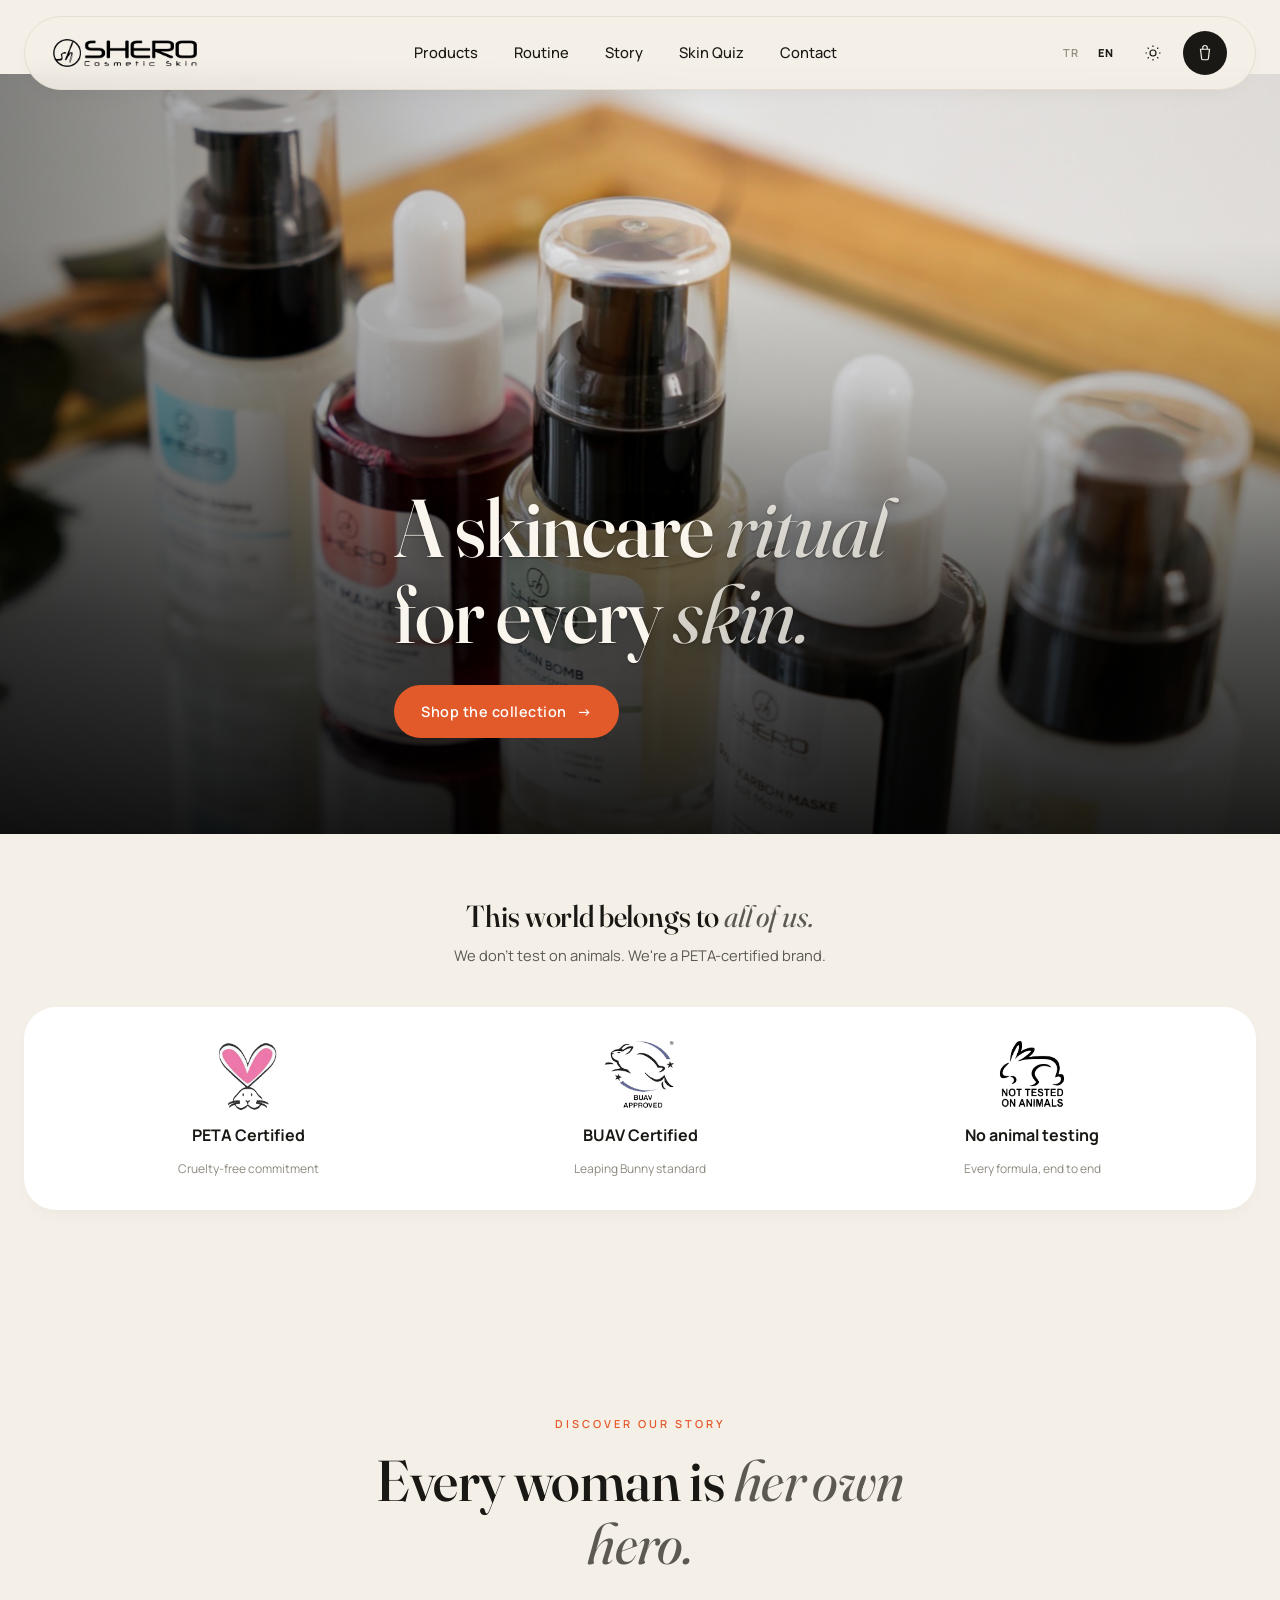
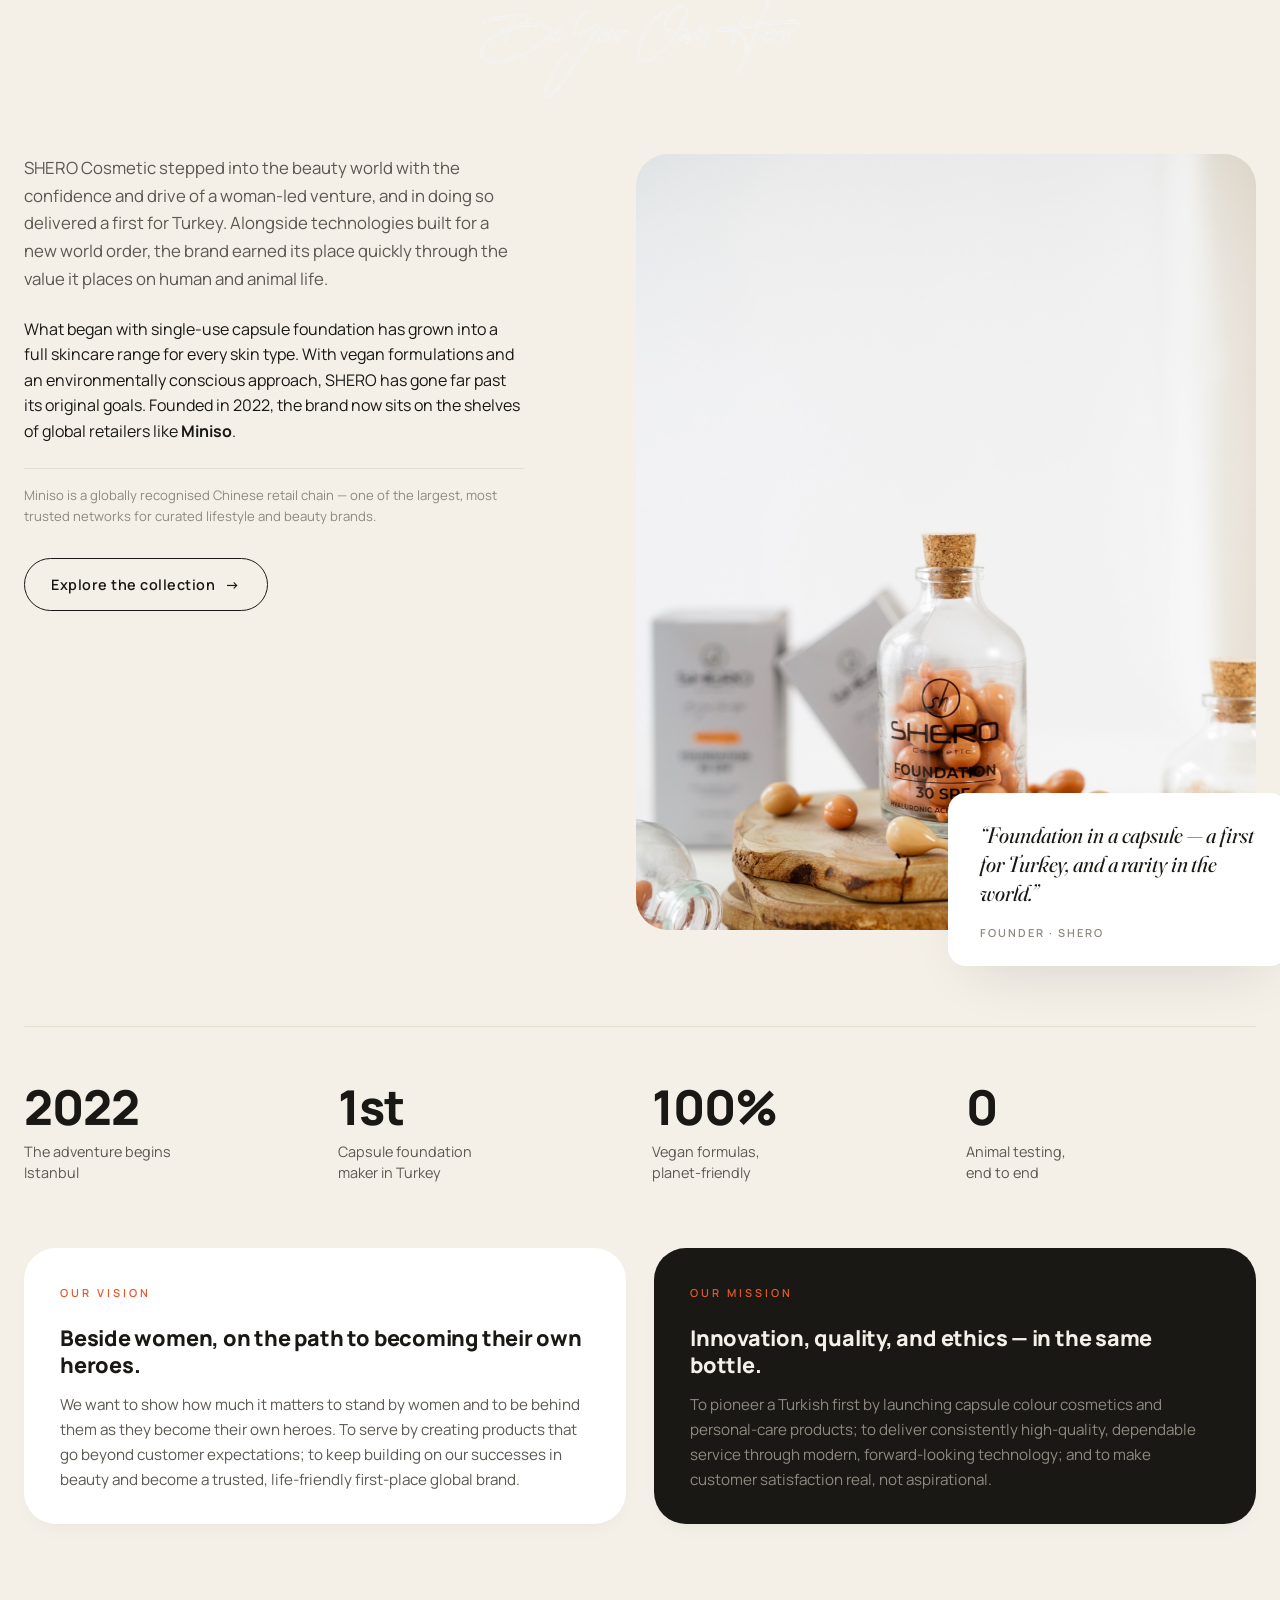
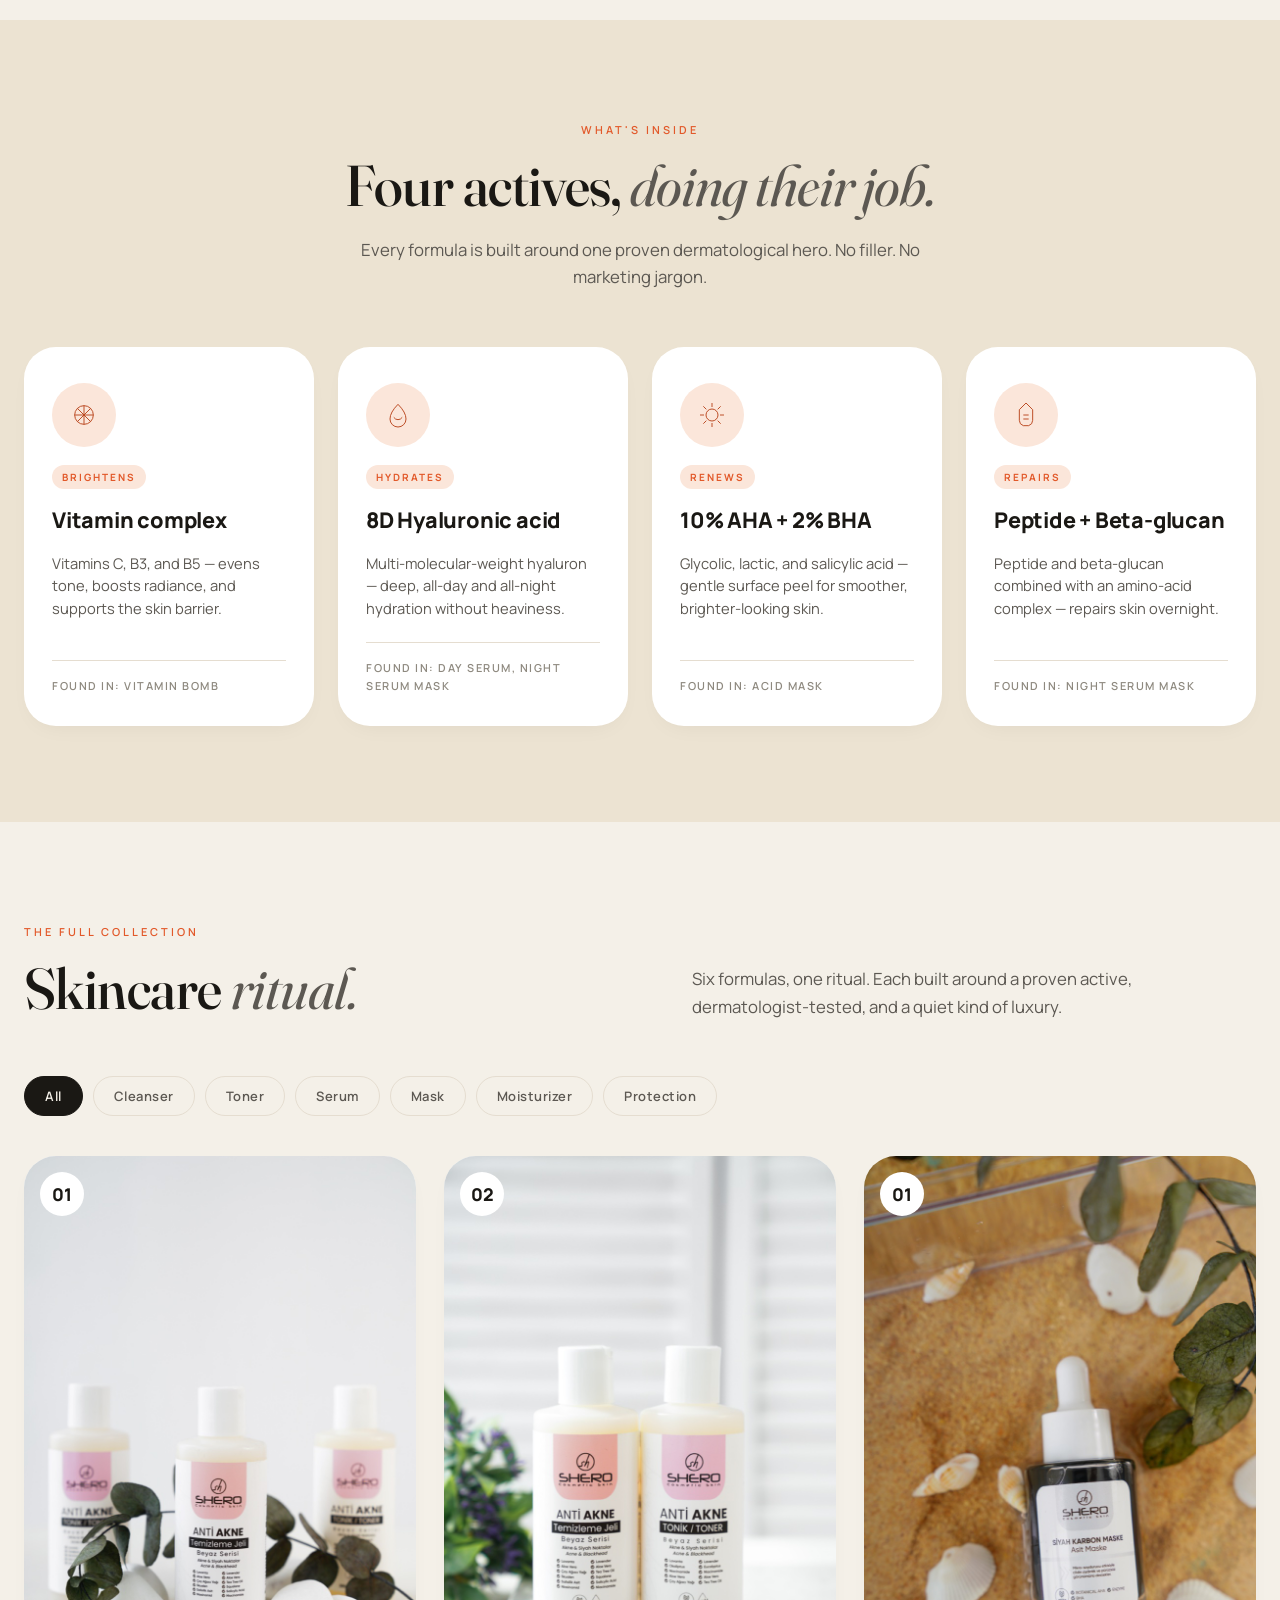
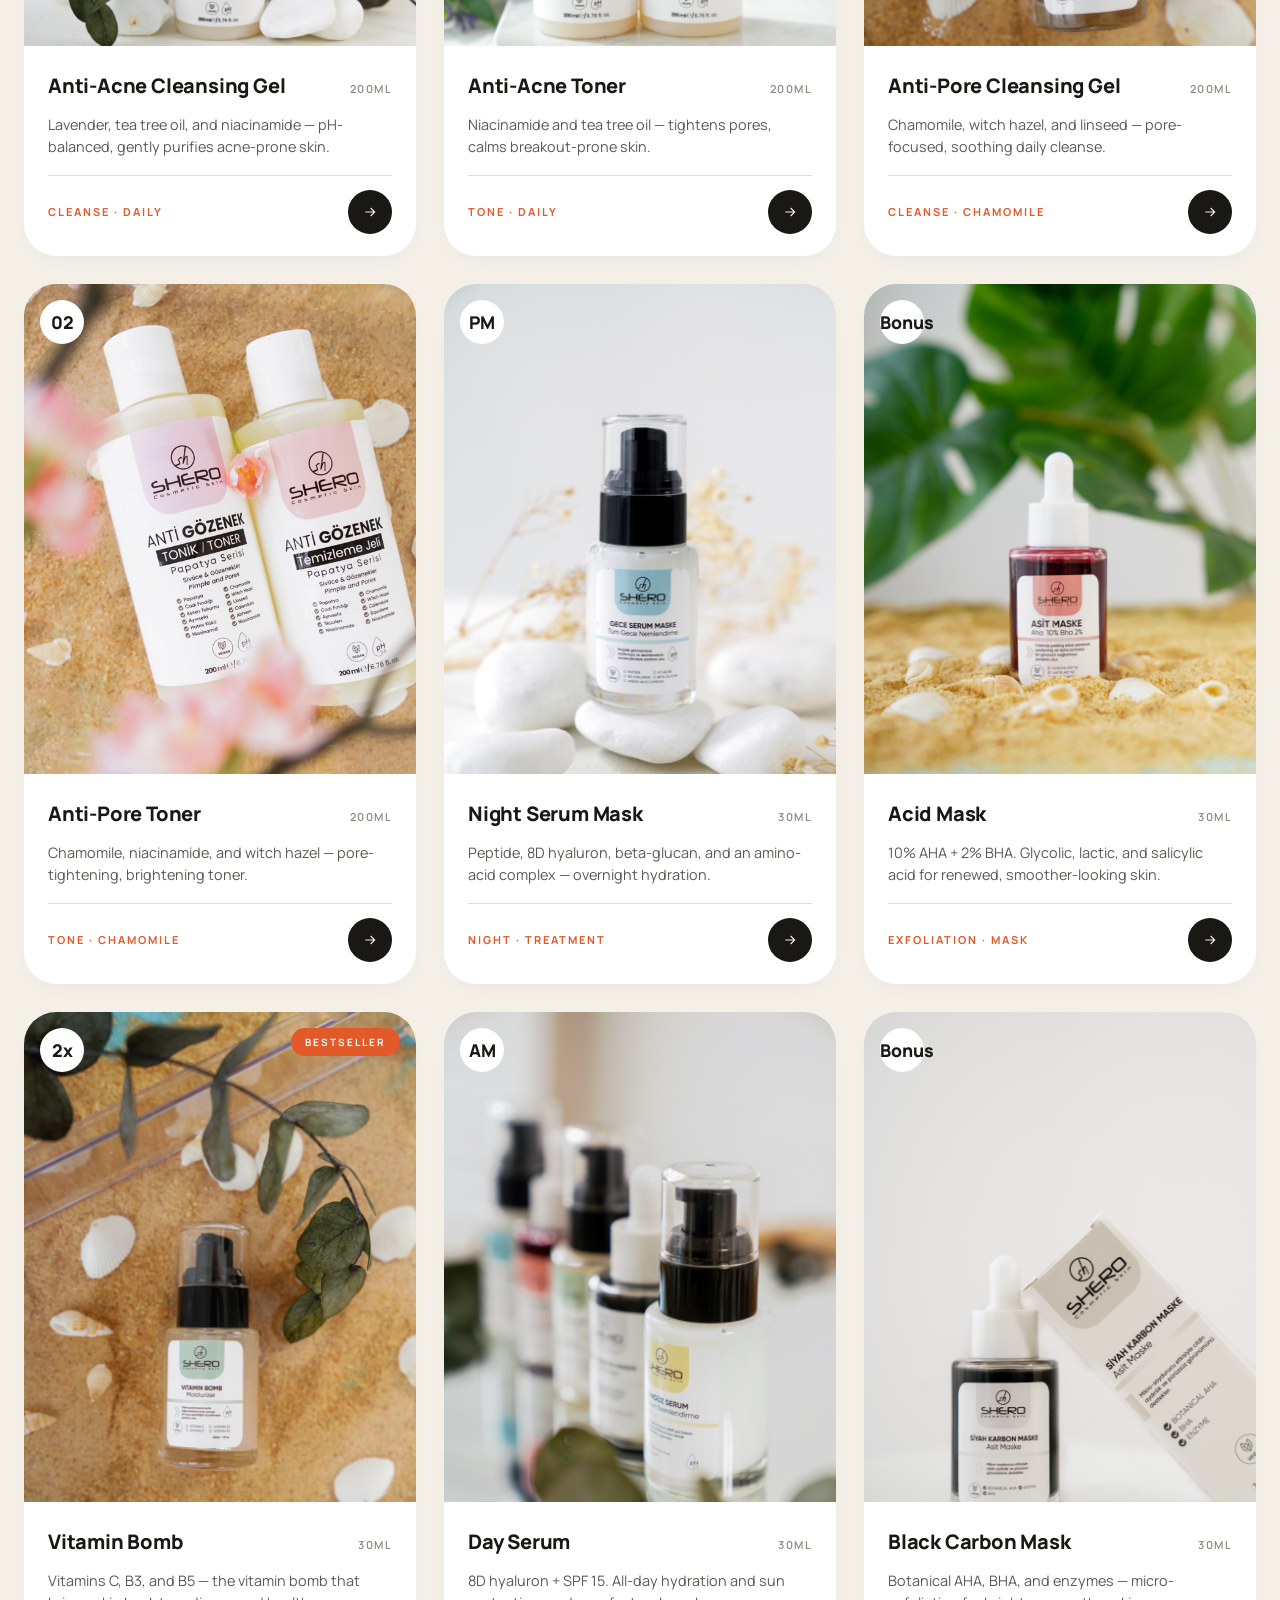
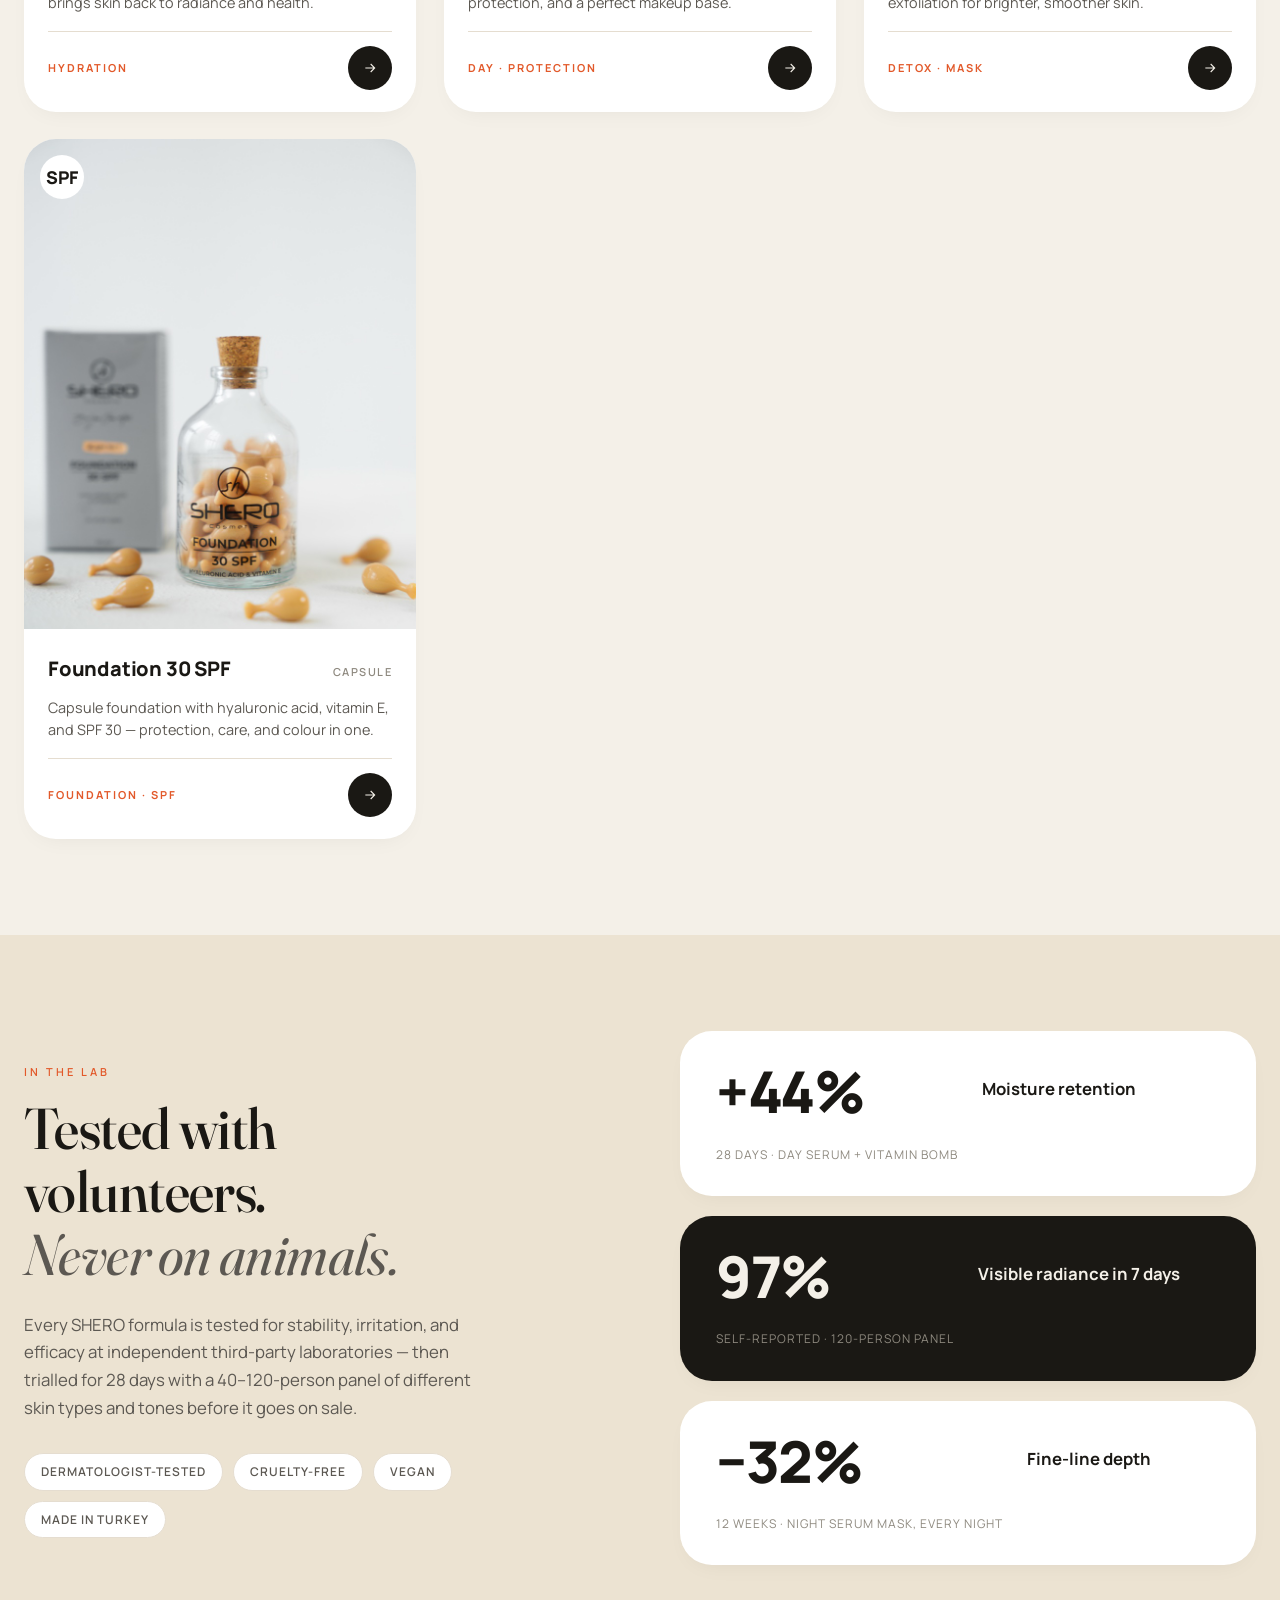
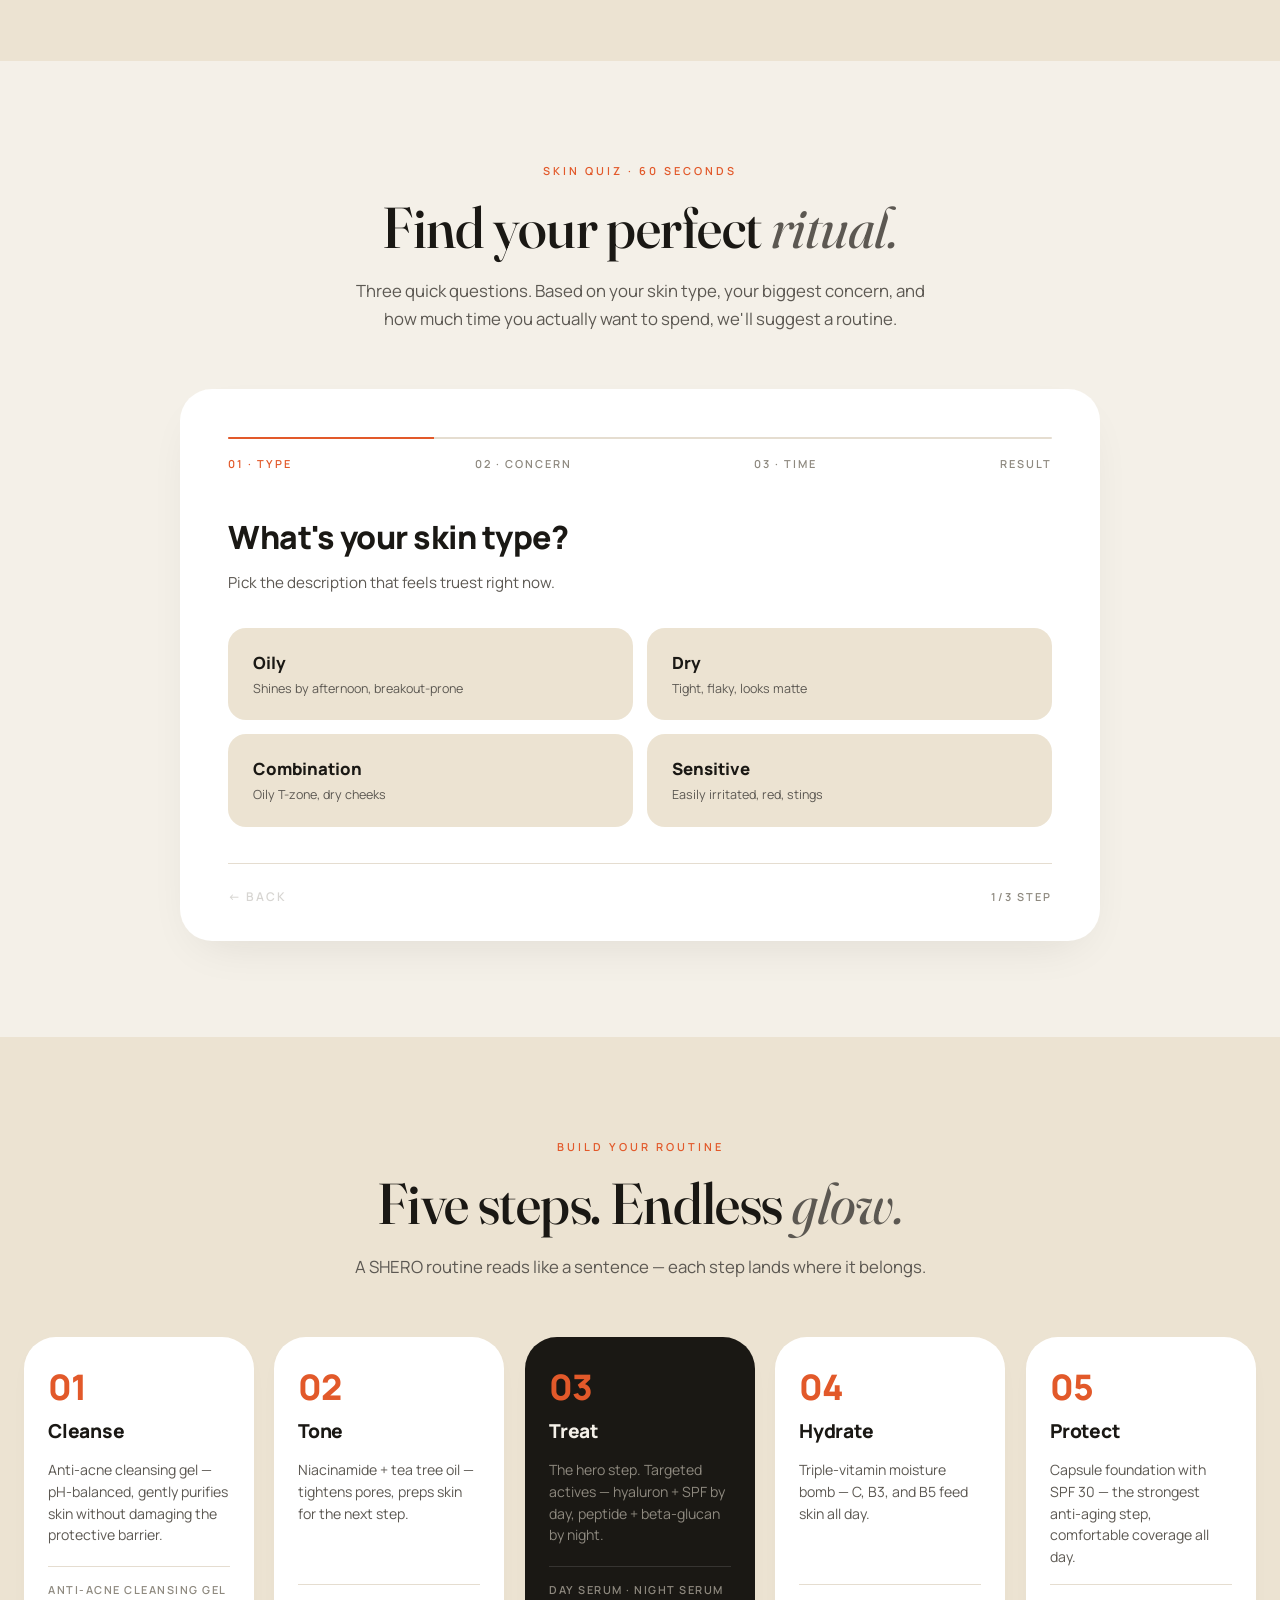
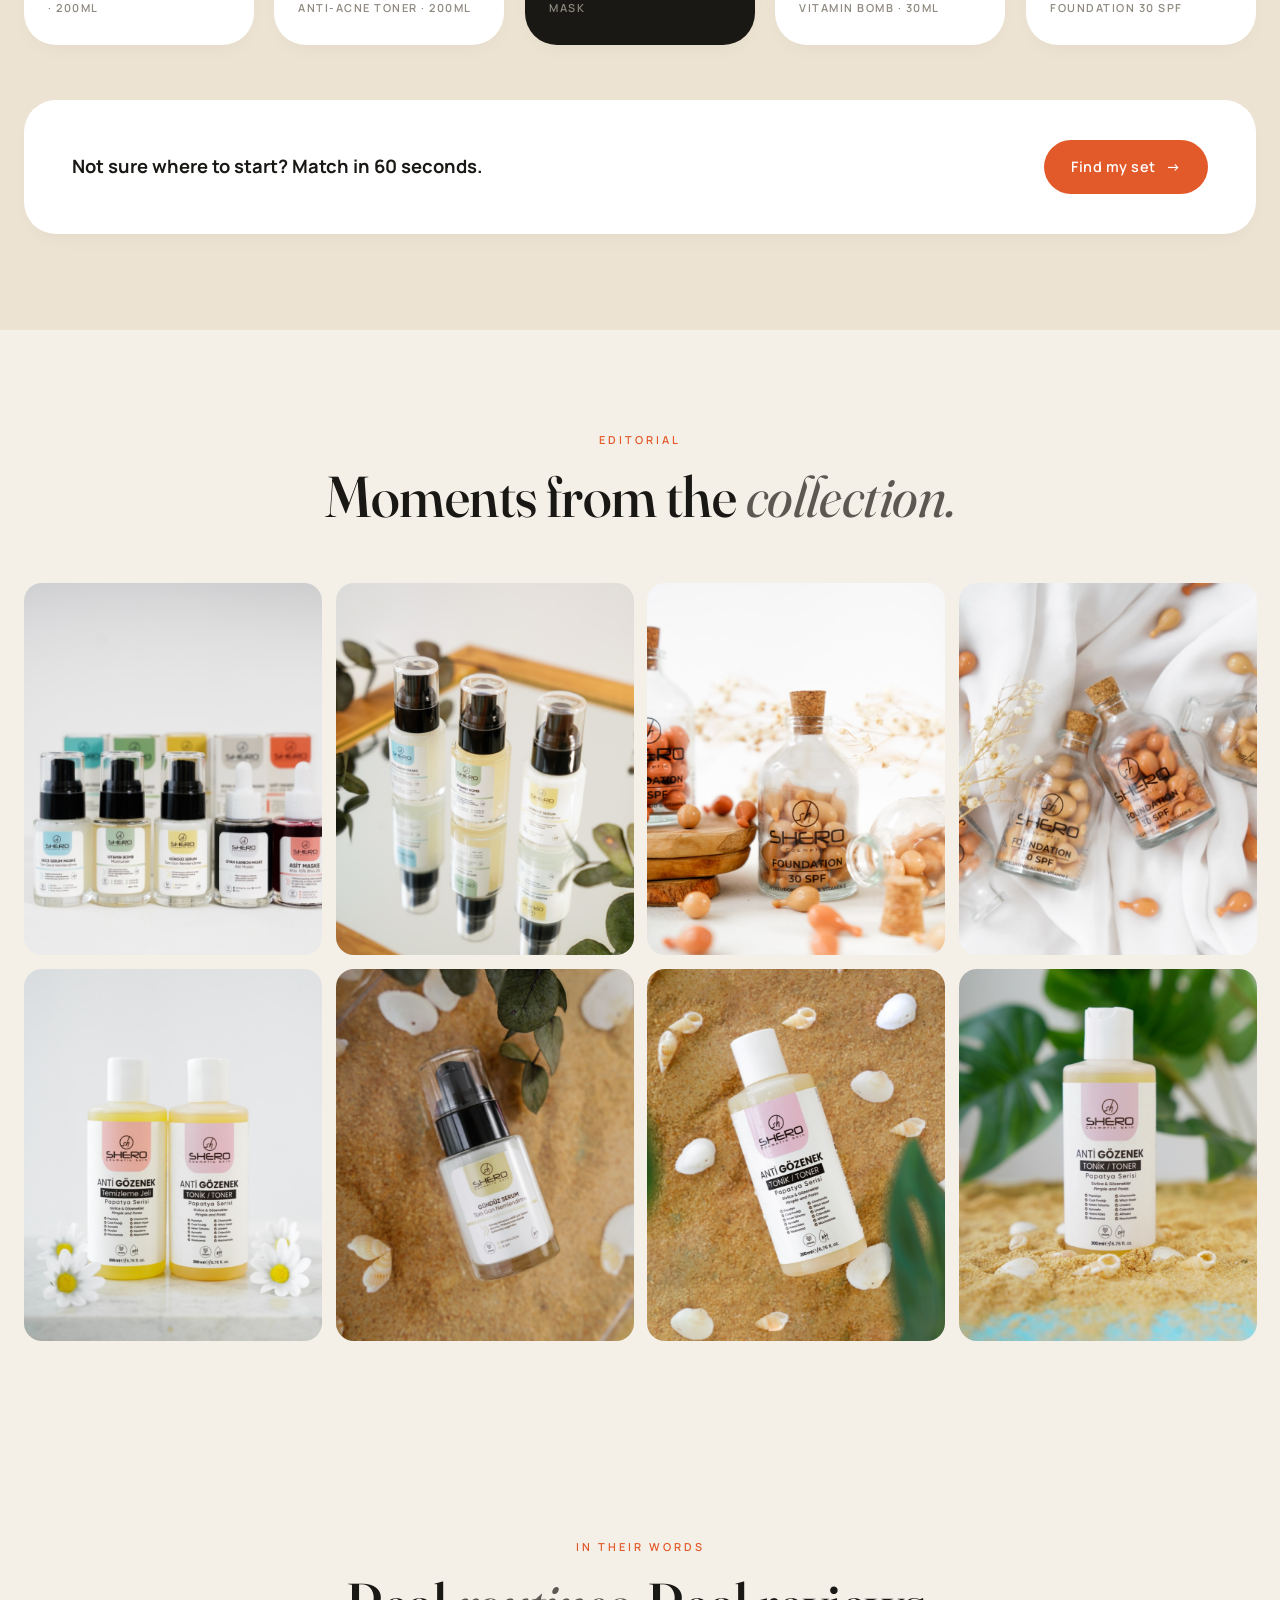
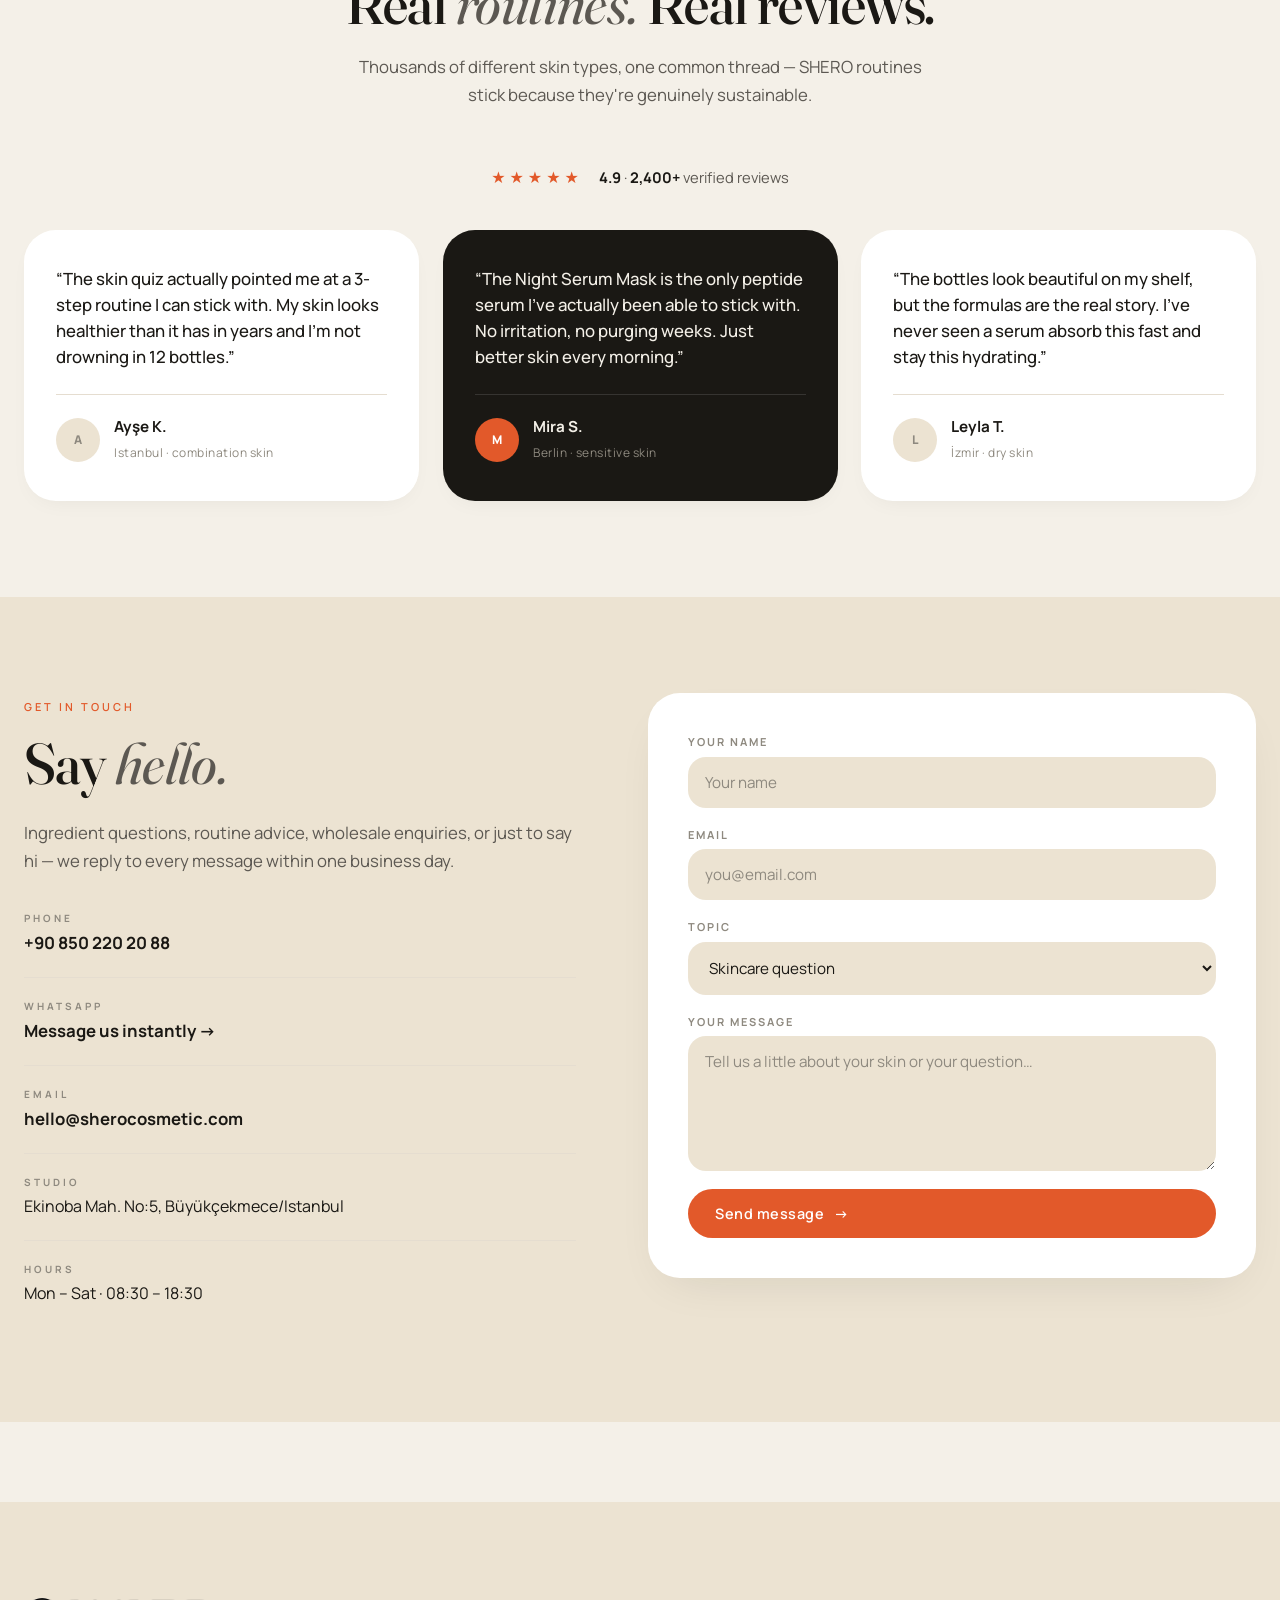
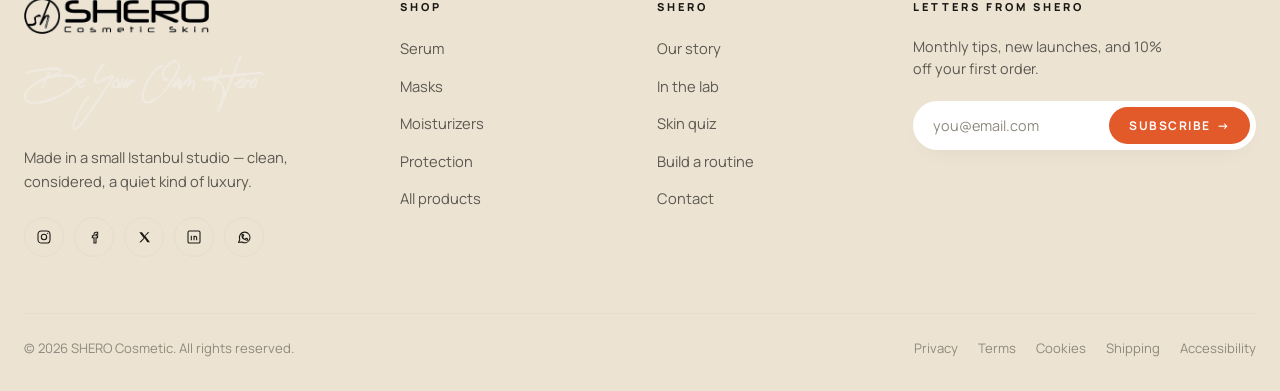
==== commit a4335a81: "Hero strip + remove press + restore founder voice from hakkımızda Three structural removals + restor" ====
--- a/en/index.html
+++ b/en/index.html
@@ -154,16 +154,10 @@
   <div class="container">
     <div class="hero__inner">
       <div class="hero__copy">
-        <span class="hero__eyebrow">Made in Istanbul</span>
         <h1 class="hero__title">
           A skincare <em>ritual</em><br/>
           for every <em>skin.</em>
         </h1>
-        <p class="hero__lead">
-          Clean, science-led skincare developed in Istanbul. Botanical
-          actives, dermatologist-tested formulas, and routines your
-          skin actually needs.
-        </p>
         <div class="hero__actions">
           <a class="btn btn--primary" href="#products" data-cta data-cta-campaign="hero" data-cta-content="shop-the-collection">
             Shop the collection <span class="arrow">→</span>
@@ -177,6 +171,10 @@
 <!-- ============ TRUST ROW ============ -->
 <section class="trust-section">
   <div class="container">
+    <div class="trust-section__head" data-reveal>
+      <p class="trust-section__tagline">This world belongs to <em>all of us.</em></p>
+      <p class="trust-section__sub">We don't test on animals. We're a PETA-certified brand.</p>
+    </div>
     <div class="trust-row" aria-label="Our certifications">
       <div class="trust-item trust-item--badge">
         <img src="../badges/PETAlogo.png" alt="PETA cruelty-free emblem" class="trust-item__badge" />
@@ -193,30 +191,6 @@
         <span class="trust-item__label">No animal testing</span>
         <span class="trust-item__hint">Every formula, end to end</span>
       </div>
-    </div>
-  </div>
-</section>
-
-<!-- ============ PRESS MARQUEE ============ -->
-<section class="press" id="press" aria-label="Featured in">
-  <span class="press__label">Featured in</span>
-  <div class="press__viewport">
-    <div class="press__track">
-      <span class="press-logo">VOGUE</span>
-      <span class="press-logo">ELLE</span>
-      <span class="press-logo">ALLURE</span>
-      <span class="press-logo">HARPER&rsquo;S BAZAAR</span>
-      <span class="press-logo">BYRDIE</span>
-      <span class="press-logo">REFINERY29</span>
-      <span class="press-logo">COSMOPOLITAN</span>
-      <!-- duplicate for seamless marquee loop -->
-      <span class="press-logo" aria-hidden="true">VOGUE</span>
-      <span class="press-logo" aria-hidden="true">ELLE</span>
-      <span class="press-logo" aria-hidden="true">ALLURE</span>
-      <span class="press-logo" aria-hidden="true">HARPER&rsquo;S BAZAAR</span>
-      <span class="press-logo" aria-hidden="true">BYRDIE</span>
-      <span class="press-logo" aria-hidden="true">REFINERY29</span>
-      <span class="press-logo" aria-hidden="true">COSMOPOLITAN</span>
     </div>
   </div>
 </section>
@@ -250,6 +224,11 @@
           the brand now sits on the shelves of global retailers like
           <strong>Miniso</strong>.
         </p>
+        <p class="about__note">
+          Miniso is a globally recognised Chinese retail chain &mdash;
+          one of the largest, most trusted networks for curated
+          lifestyle and beauty brands.
+        </p>
         <a href="#products" class="btn btn--ghost">Explore the collection <span class="arrow">→</span></a>
       </div>
 
@@ -287,7 +266,7 @@
       <article class="value-card">
         <span class="eyebrow">Our vision</span>
         <h3>Beside women, on the path to becoming their own heroes.</h3>
-        <p>To serve by creating products that go beyond customer expectations &mdash; to keep building on our successes in beauty and become a trusted, life-friendly first-place global brand.</p>
+        <p>We want to show how much it matters to stand by women and to be behind them as they become their own heroes. To serve by creating products that go beyond customer expectations; to keep building on our successes in beauty and become a trusted, life-friendly first-place global brand.</p>
       </article>
       <article class="value-card value-card--accent">
         <span class="eyebrow">Our mission</span>
--- a/styles.css
+++ b/styles.css
@@ -1414,7 +1414,34 @@
 /* ====================== Trust row (sits below hero) ====================== */
 .trust-section {
   position: relative;
-  padding: 32px 0 80px;
+  padding: 64px 0 80px;
+}
+.trust-section__head {
+  text-align: center;
+  margin-bottom: 40px;
+  max-width: 540px;
+  margin-inline: auto;
+}
+.trust-section__tagline {
+  font-family: var(--font-display);
+  font-weight: 500;
+  font-size: clamp(1.5rem, 2.4vw, 1.9rem);
+  line-height: 1.2;
+  letter-spacing: -0.005em;
+  font-variation-settings: 'opsz' 96;
+  color: var(--ink);
+  margin: 0 0 10px;
+}
+.trust-section__tagline em {
+  font-style: italic;
+  font-weight: 400;
+  color: var(--ink-soft);
+}
+.trust-section__sub {
+  font-size: .92rem;
+  line-height: 1.55;
+  color: var(--ink-soft);
+  margin: 0;
 }
 
 /* ====================== Press marquee ====================== */
@@ -1487,7 +1514,15 @@
 }
 .about__copy { max-width: 500px; }
 .about__copy .section-title { margin-bottom: 24px; }
-.about__copy .lead { margin-bottom: 32px; }
+.about__copy .lead { margin-bottom: 24px; }
+.about__copy .about__note {
+  font-size: .82rem;
+  line-height: 1.55;
+  color: var(--ink-mute);
+  margin: 24px 0 32px;
+  padding-top: 16px;
+  border-top: 1px solid var(--line);
+}
 
 .about__visual {
   position: relative;
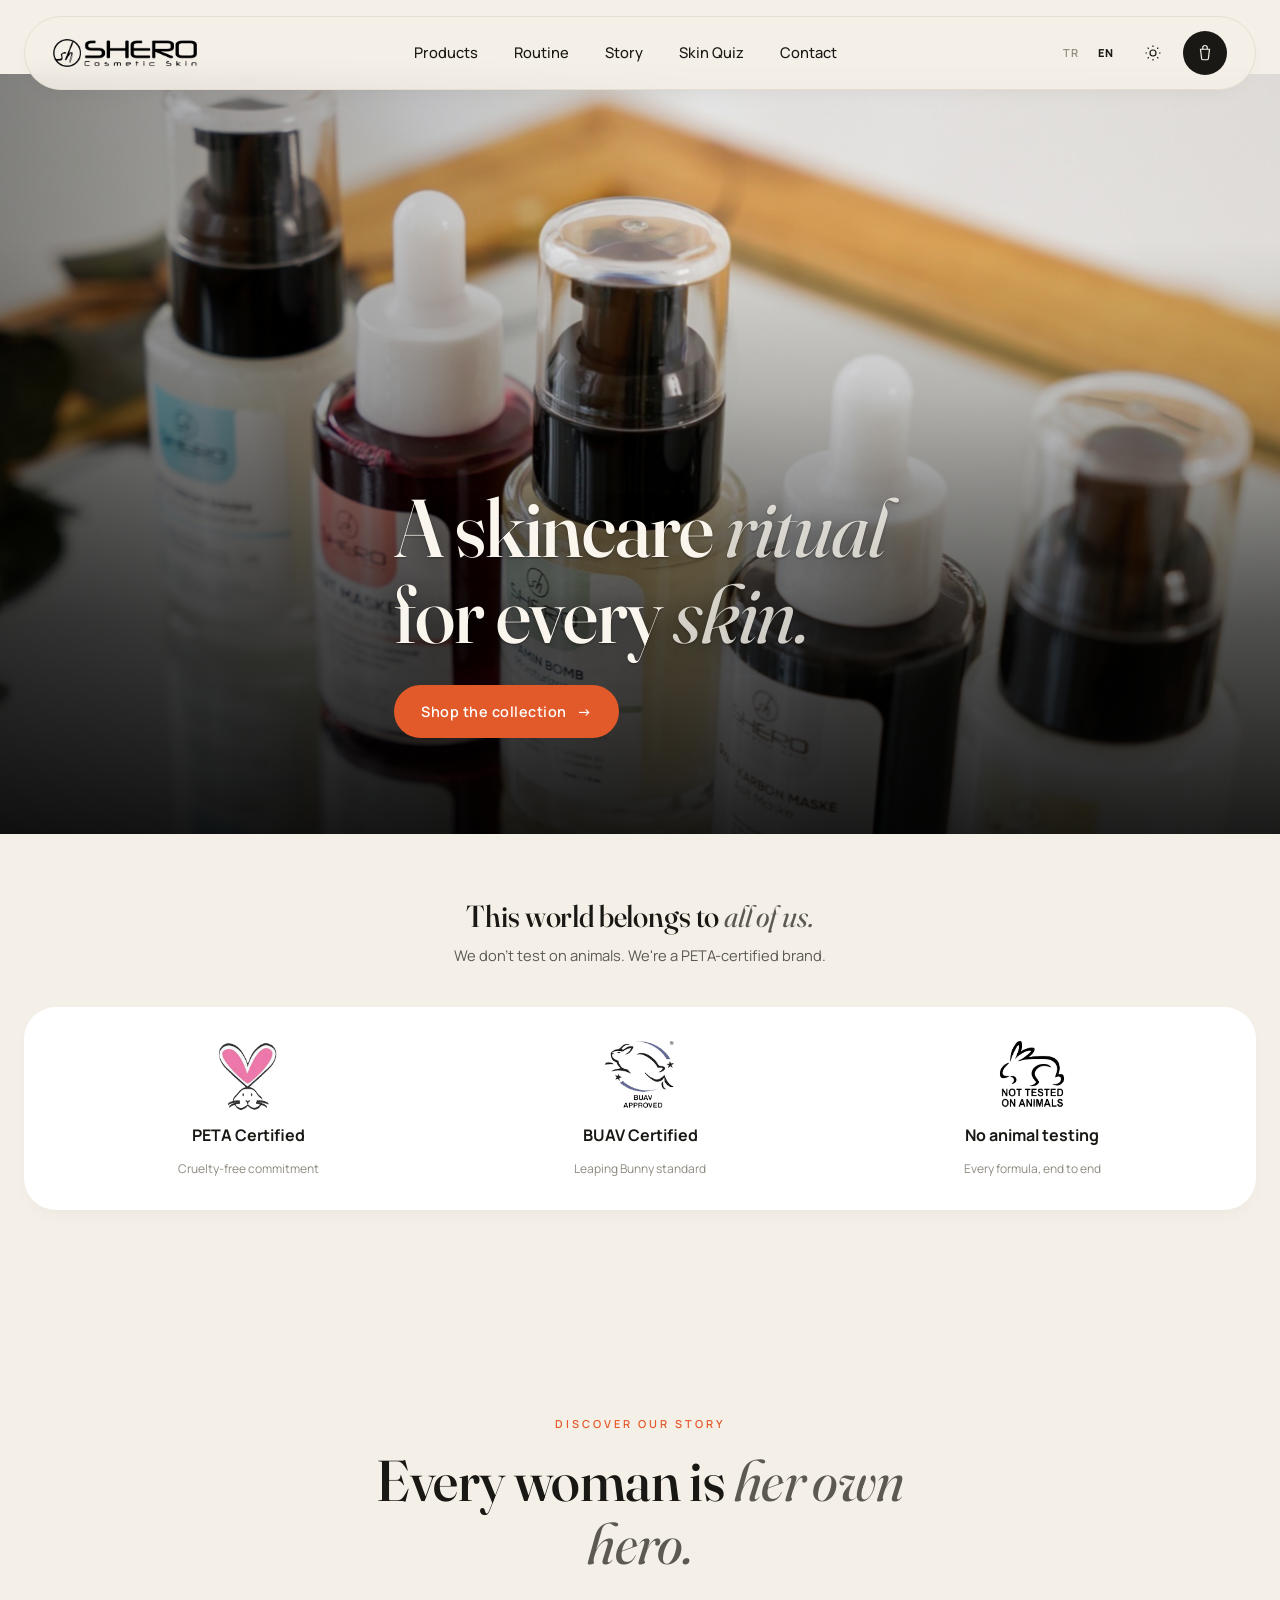
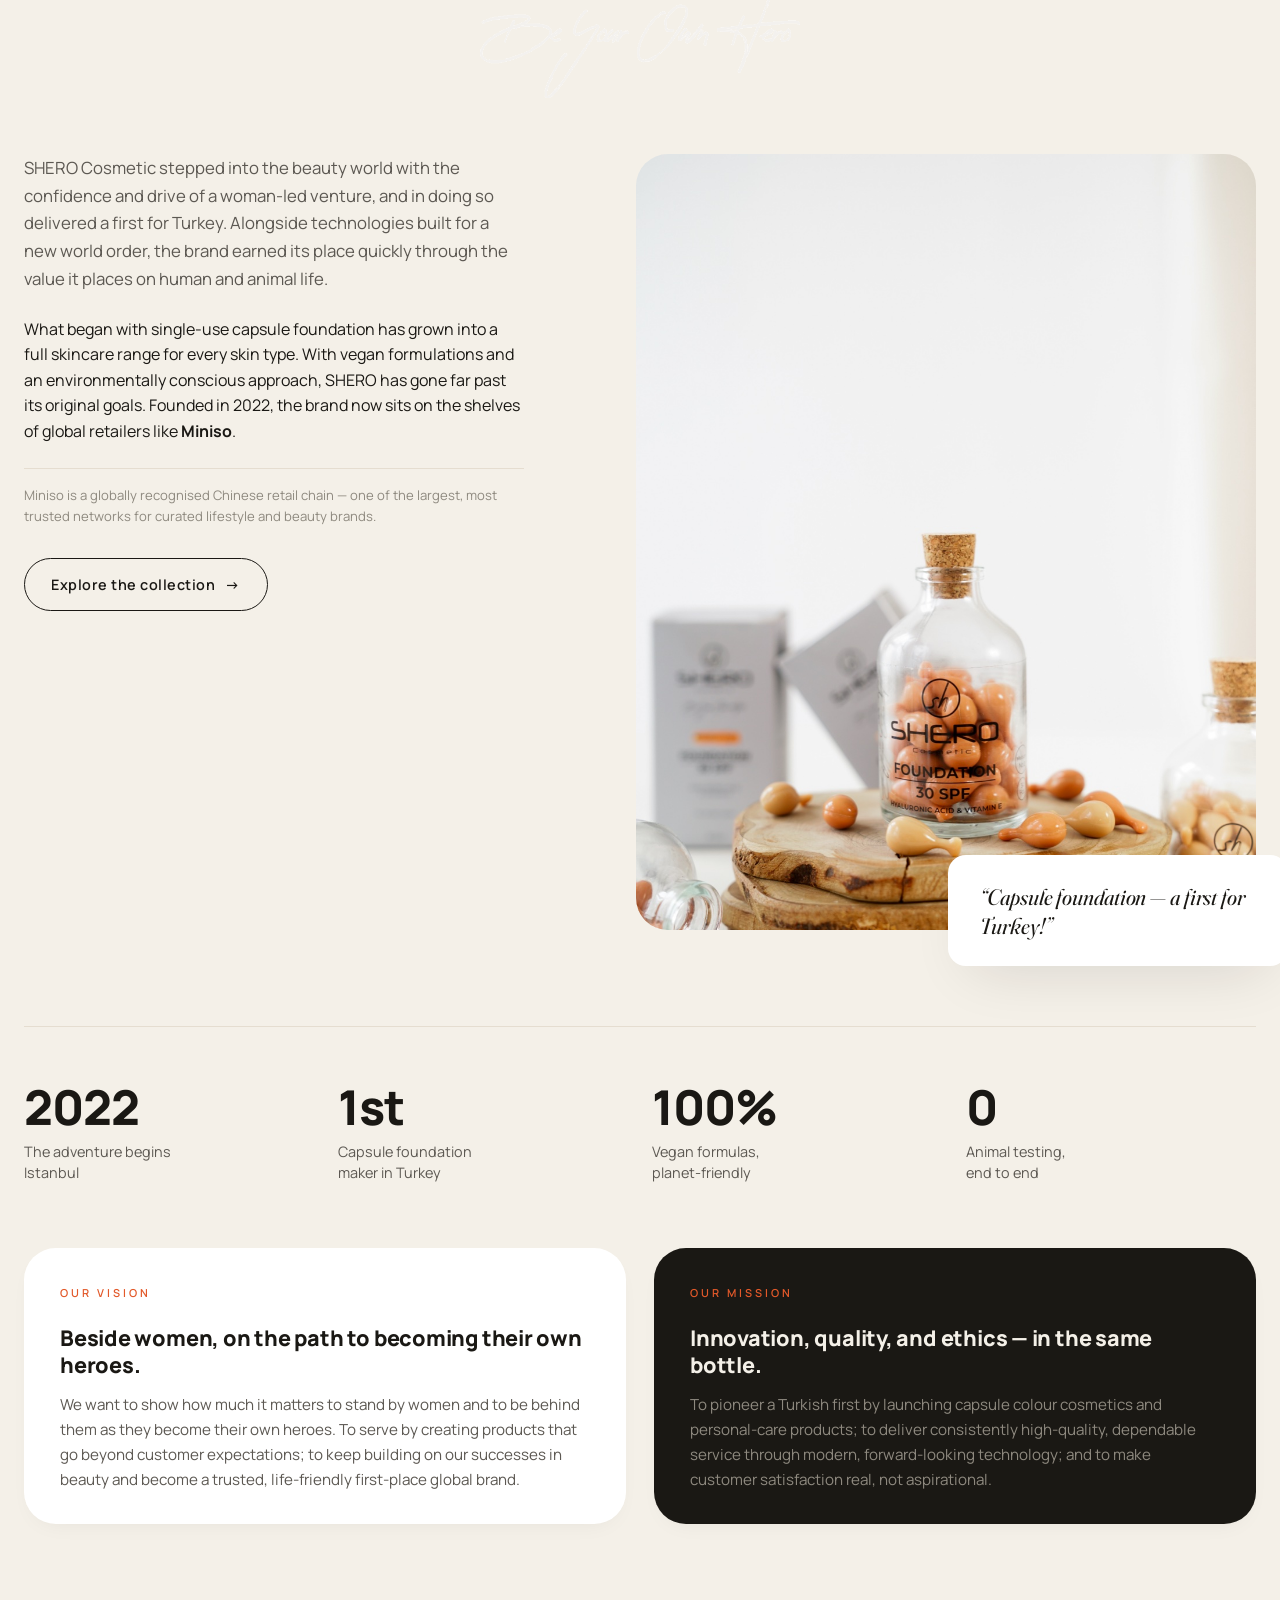
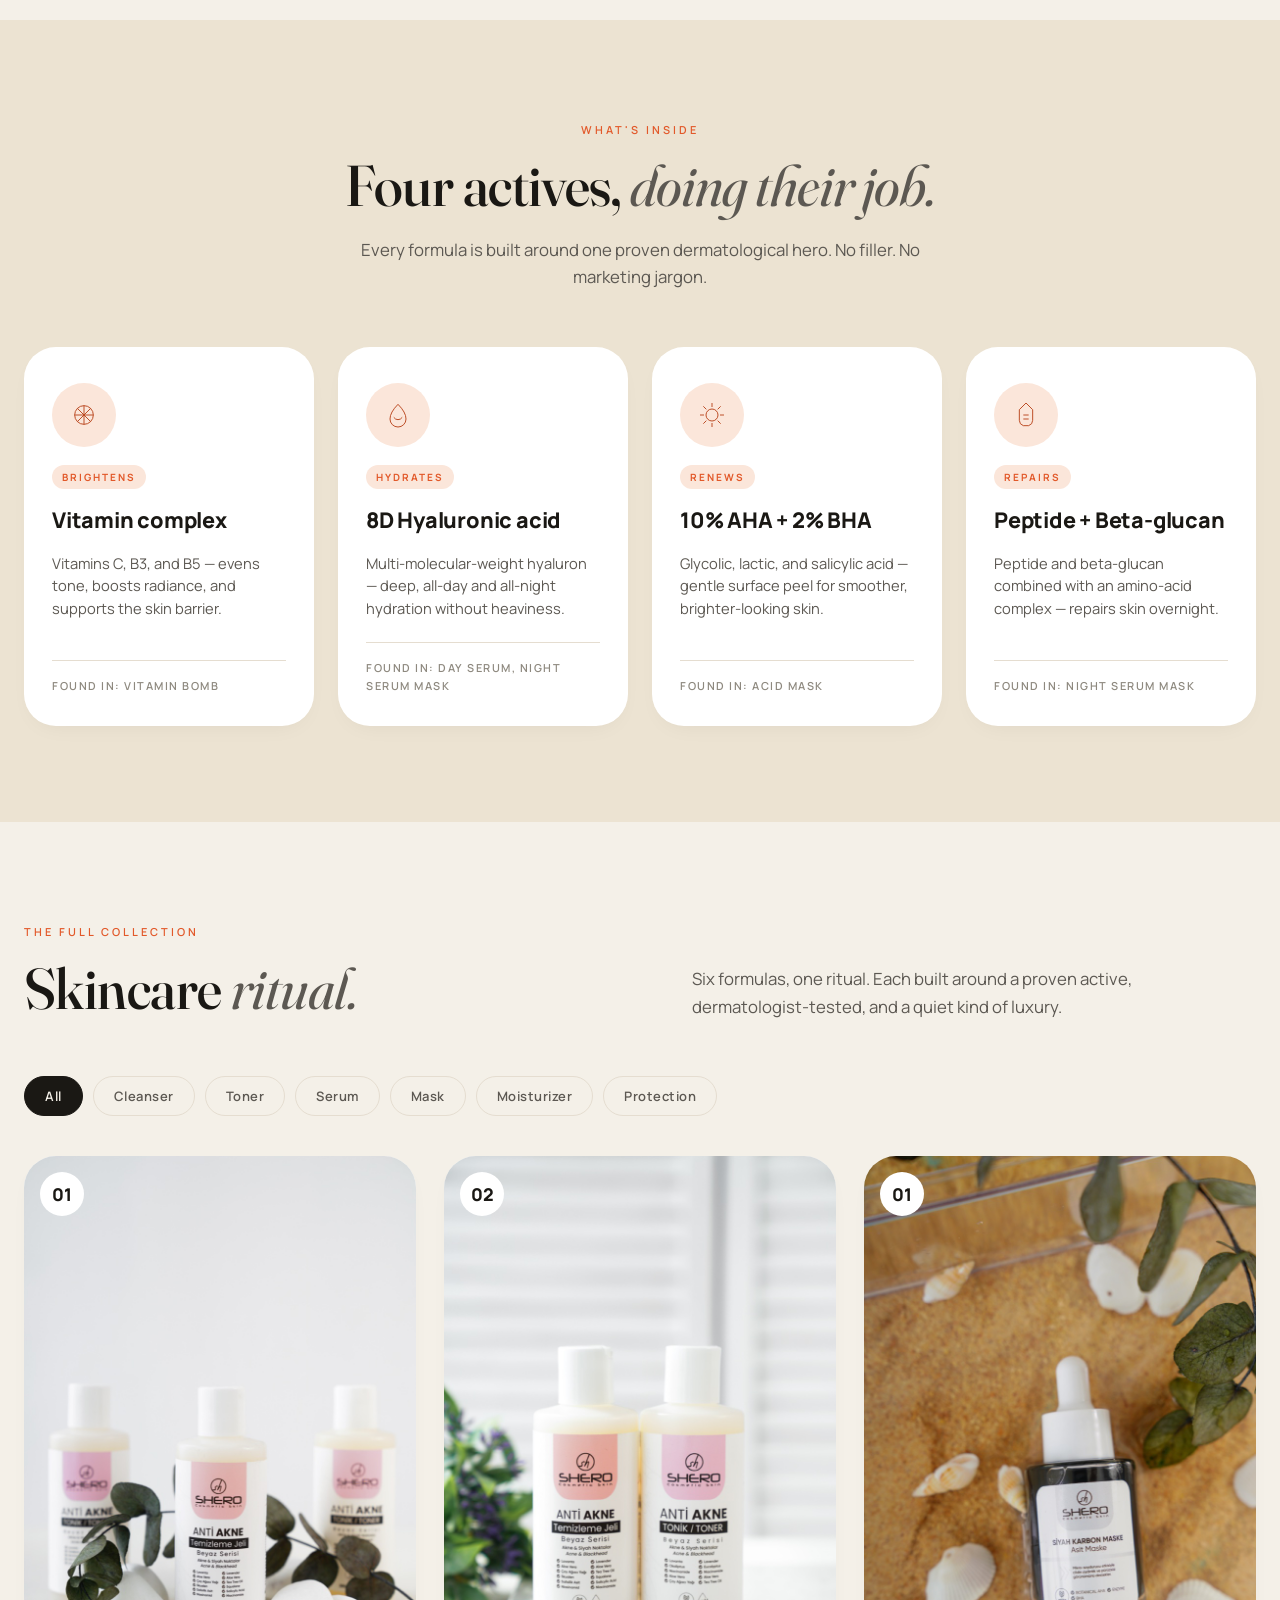
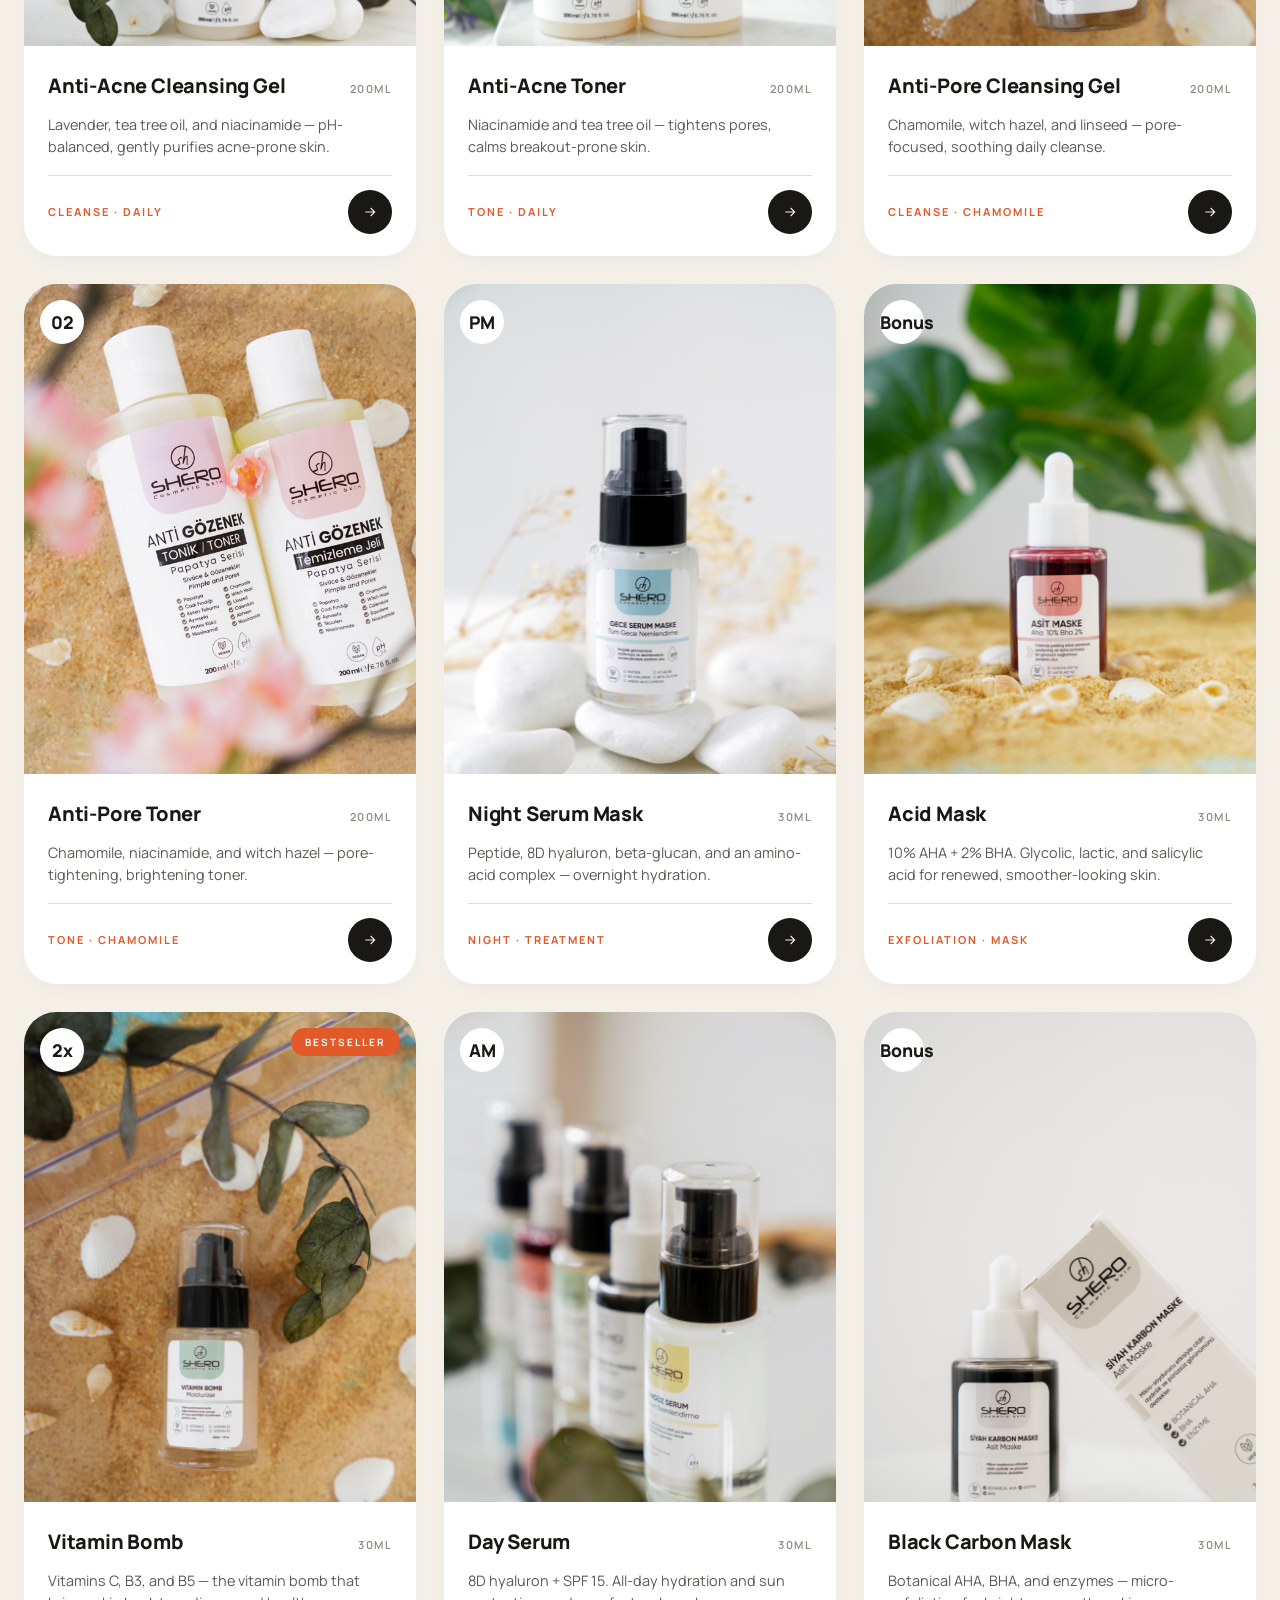
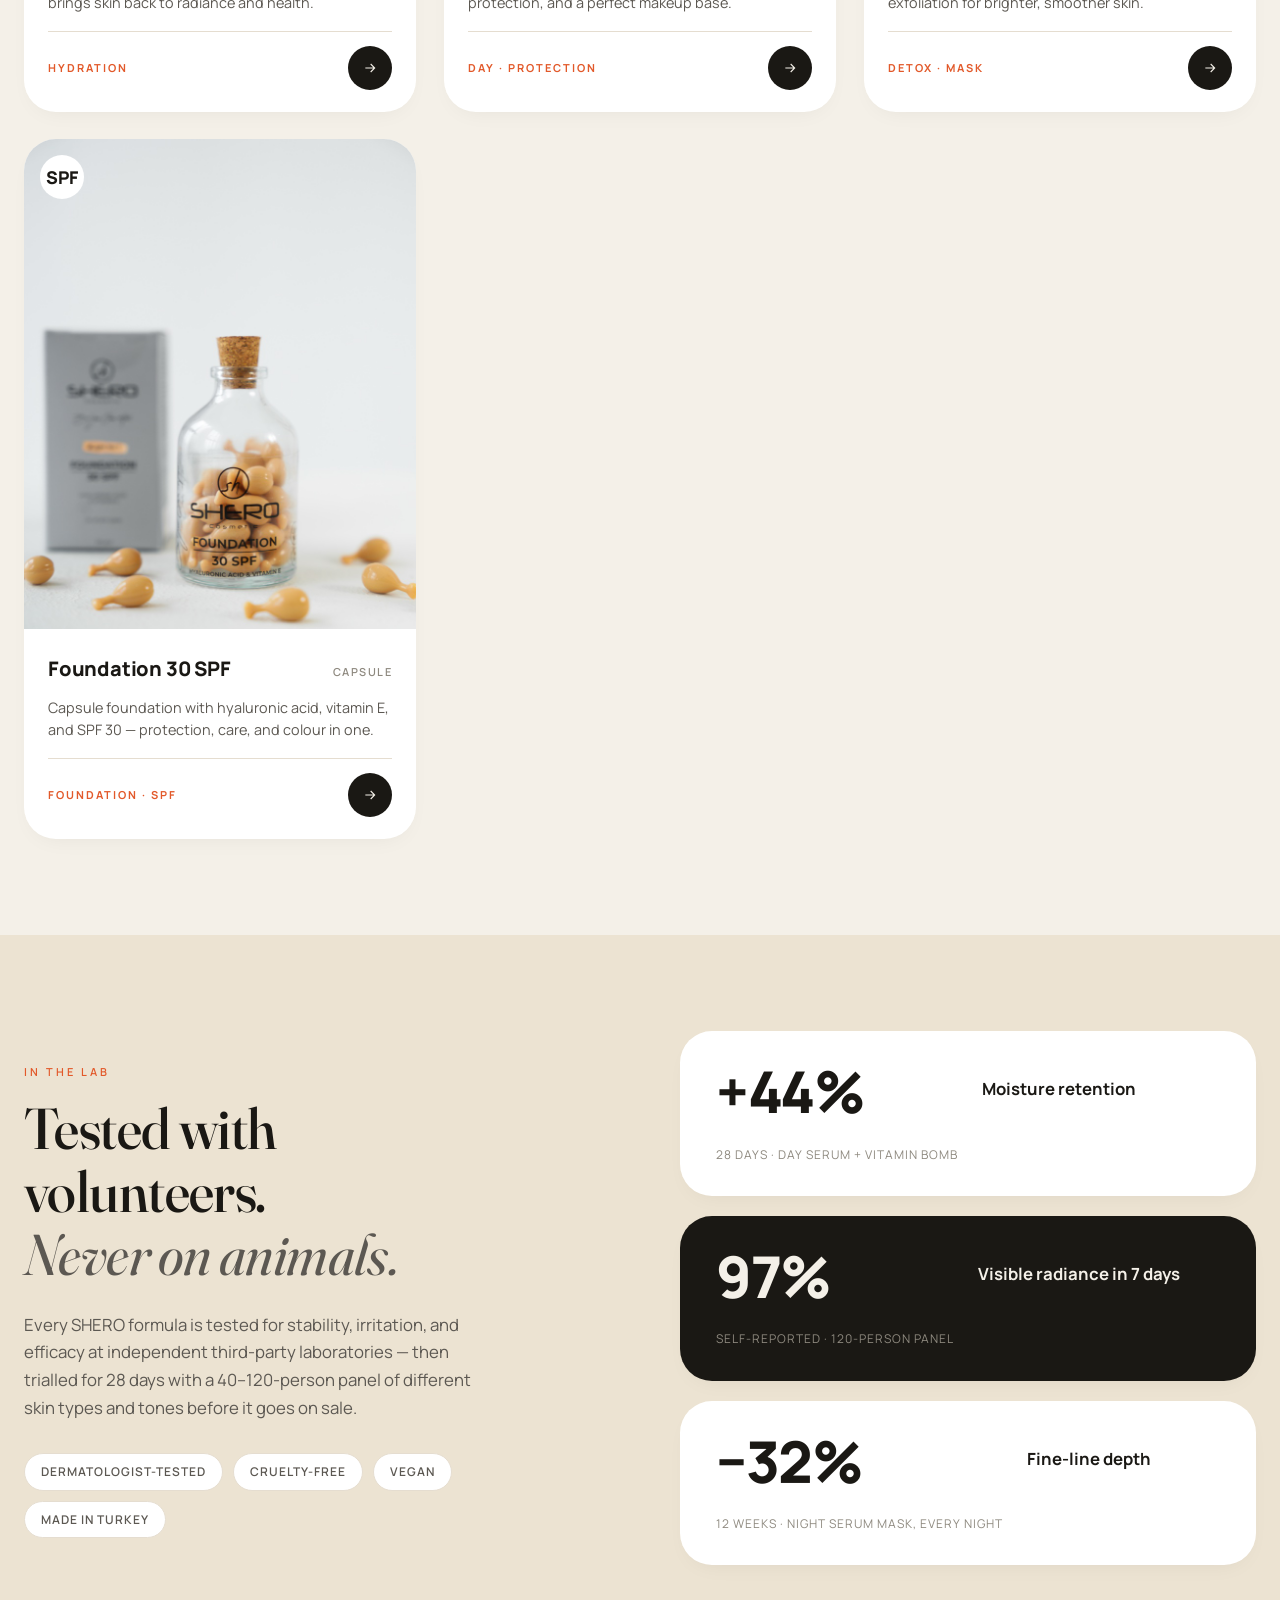
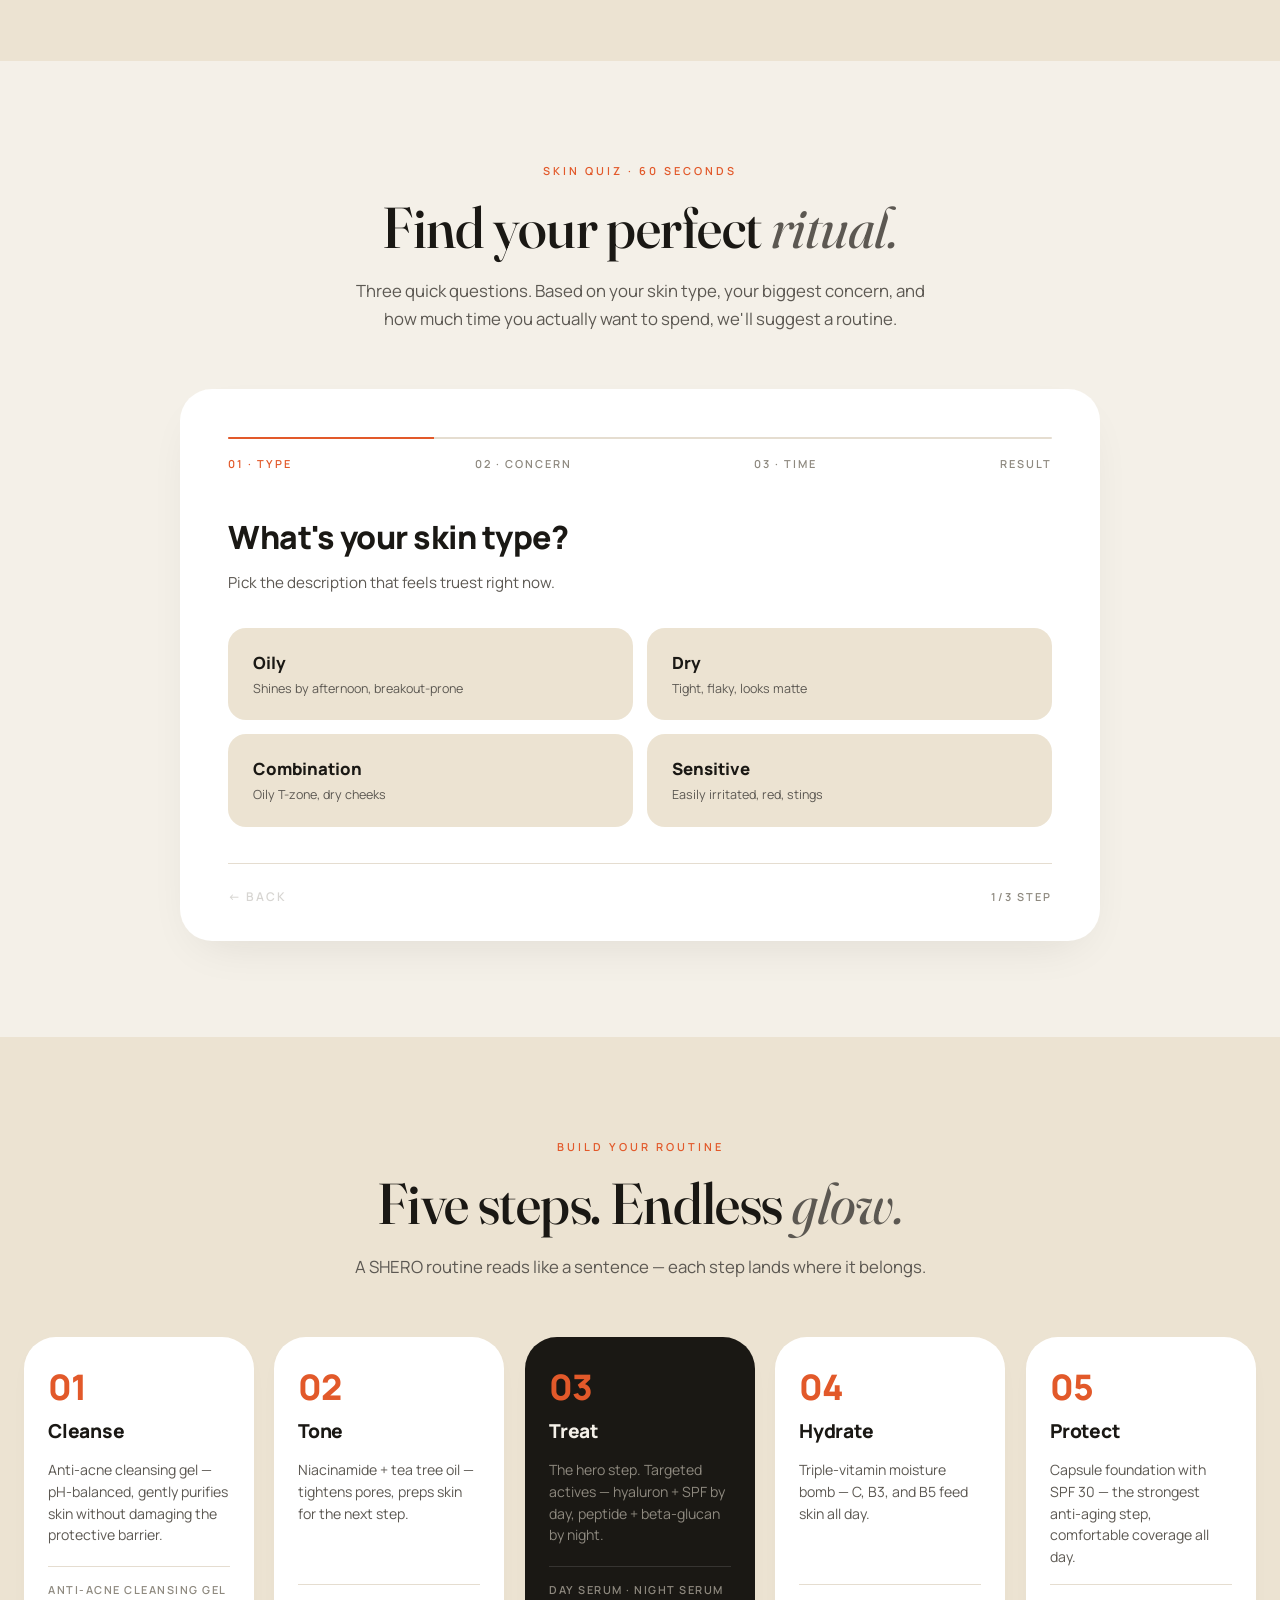
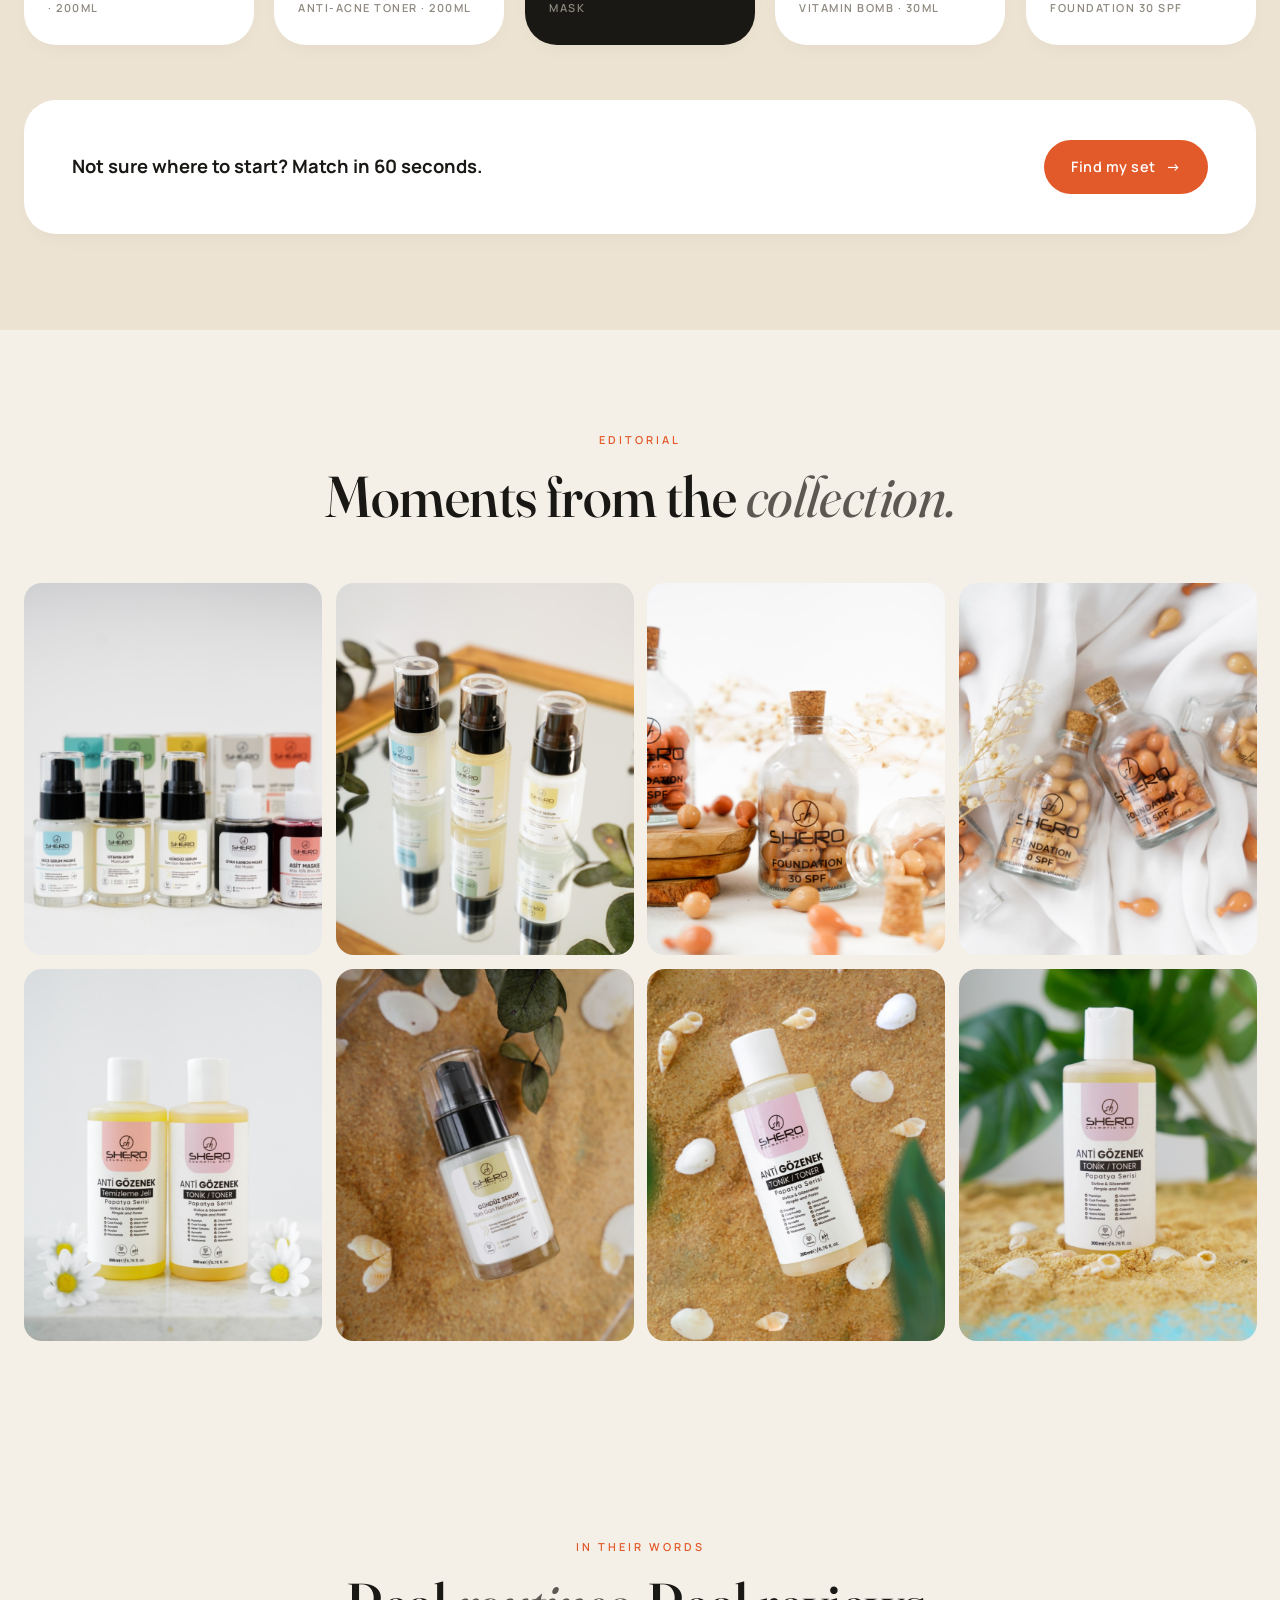
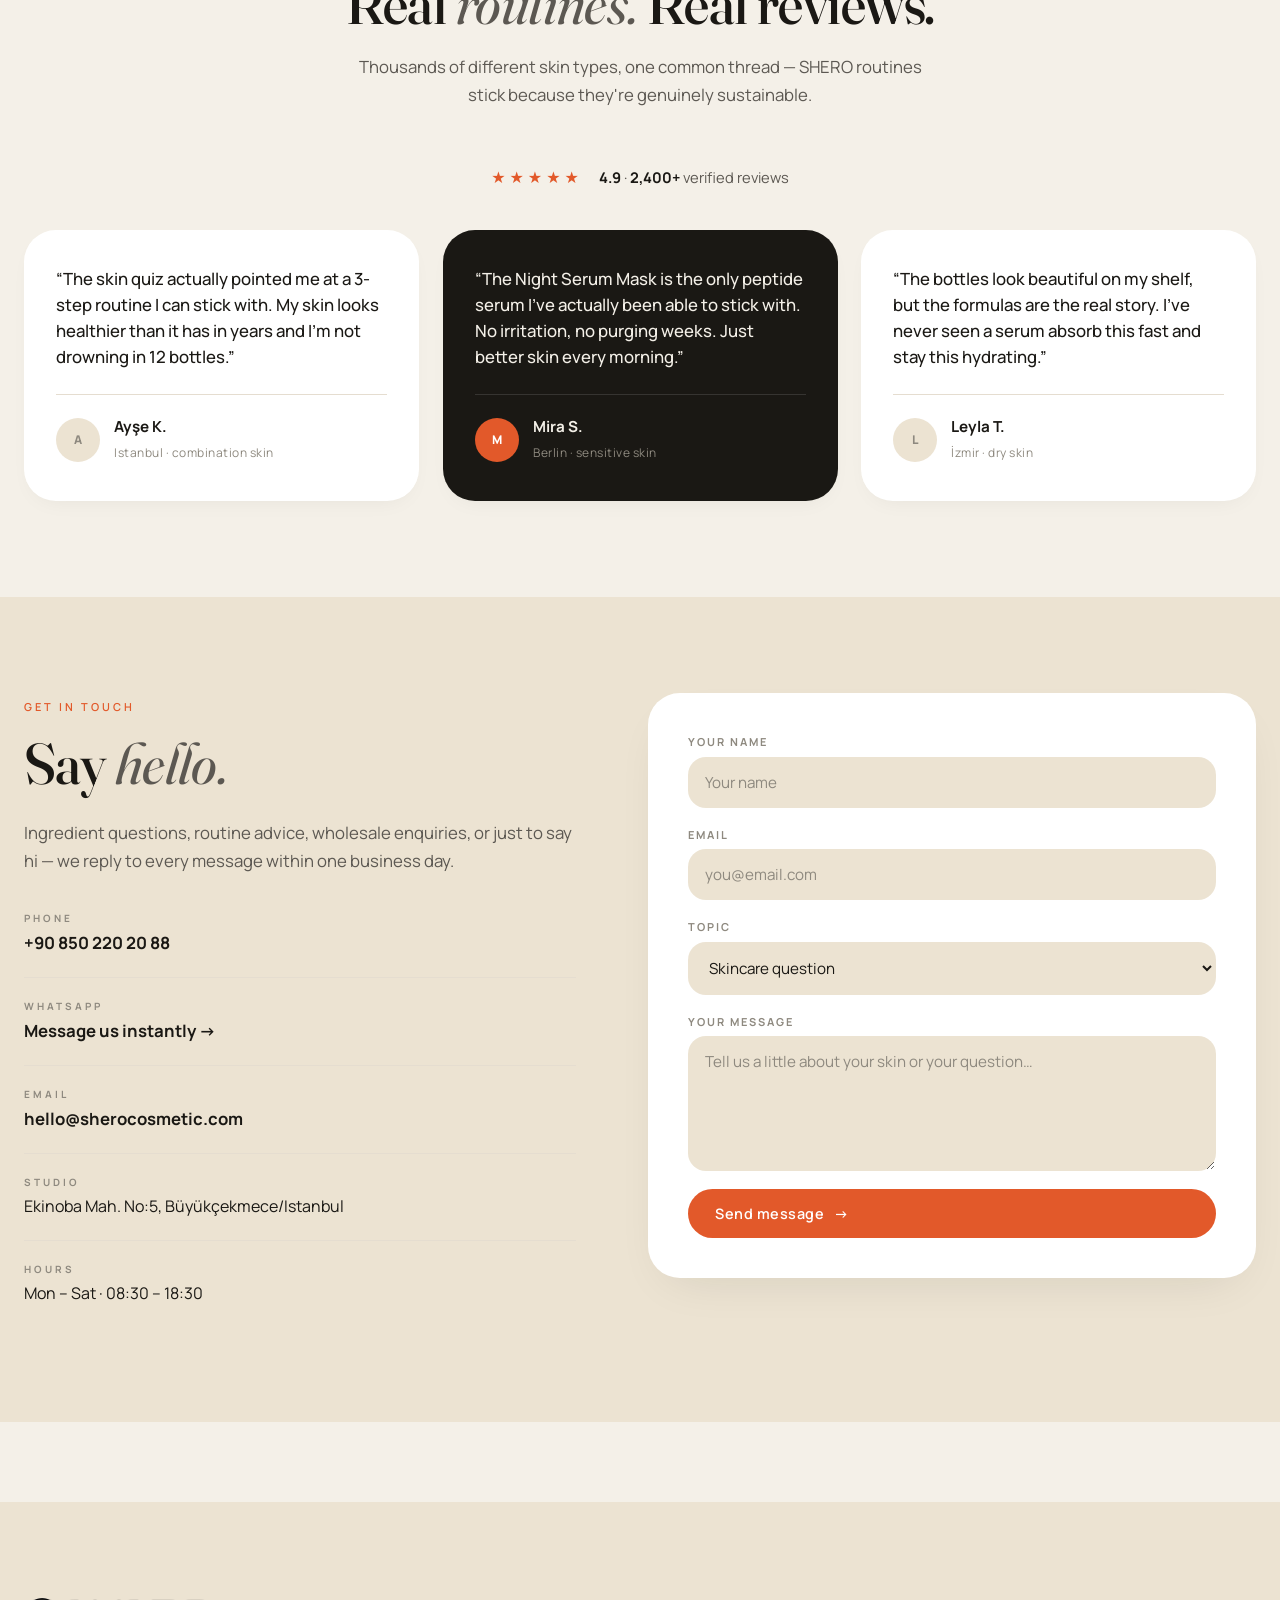
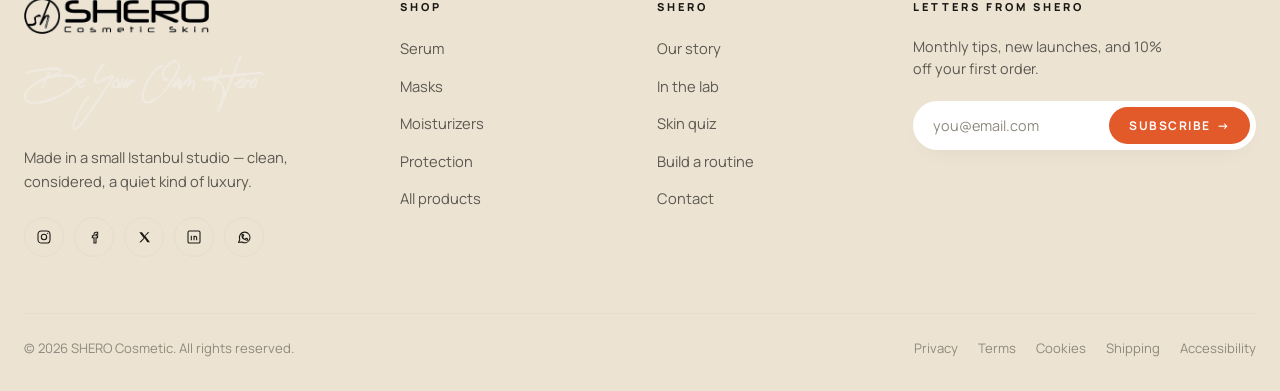
==== commit b4b77887: "About quote: shorten + drop founder cite - TR: "Kapsül içinde fondöten — Türkiye'de bir ilk, dünyada" ====
--- a/en/index.html
+++ b/en/index.html
@@ -237,8 +237,7 @@
           <img src="../assets/photos/about-atelier.jpg" alt="SHERO Foundation capsules on a wooden disc with dried flowers" />
         </div>
         <blockquote class="about__quote">
-          <p>&ldquo;Foundation in a capsule &mdash; a first for Turkey, and a rarity in the world.&rdquo;</p>
-          <cite class="about__quote__cite">Founder &middot; SHERO</cite>
+          <p>&ldquo;Capsule foundation &mdash; a first for Turkey!&rdquo;</p>
         </blockquote>
       </div>
     </div>
--- a/styles.css
+++ b/styles.css
@@ -1561,7 +1561,7 @@
   font-size: 1.4rem;
   line-height: 1.3;
   letter-spacing: -0.005em;
-  margin: 0 0 16px;
+  margin: 0;
   color: var(--ink);
 }
 .about__quote__cite {
